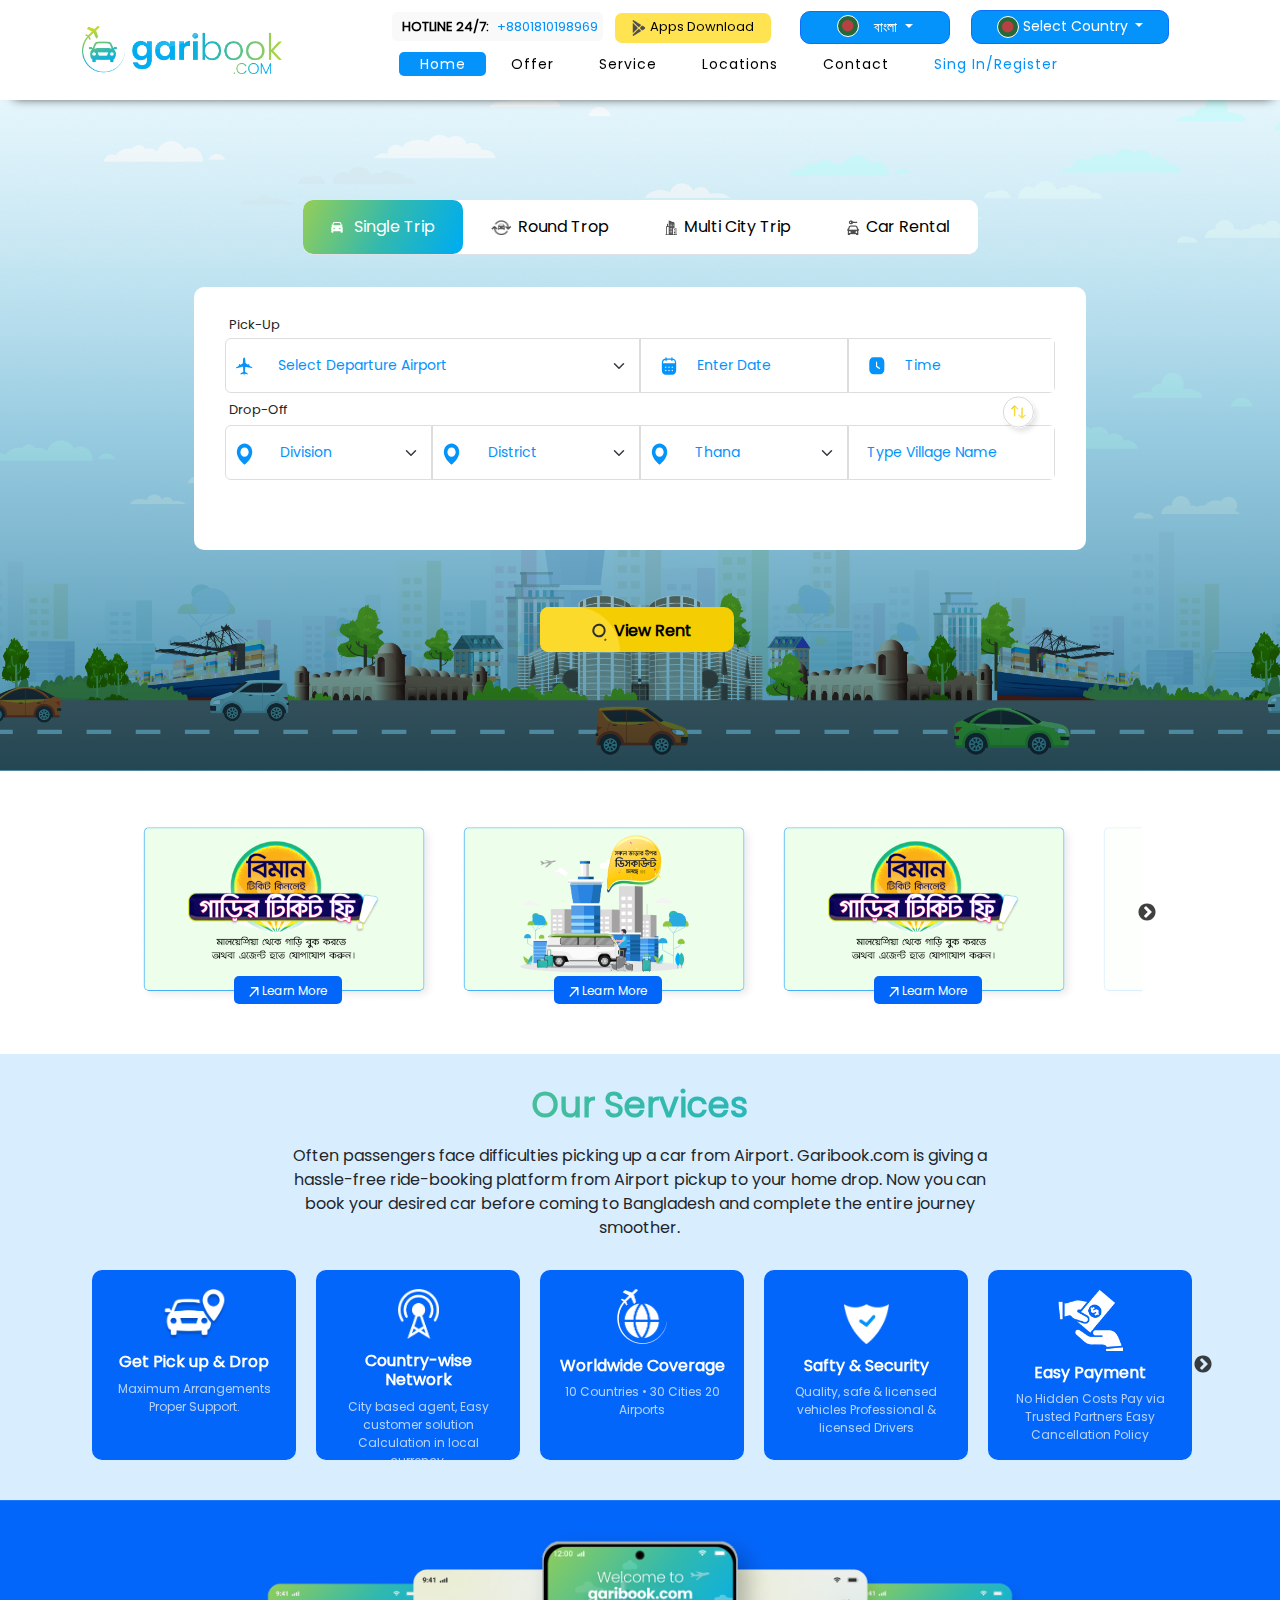
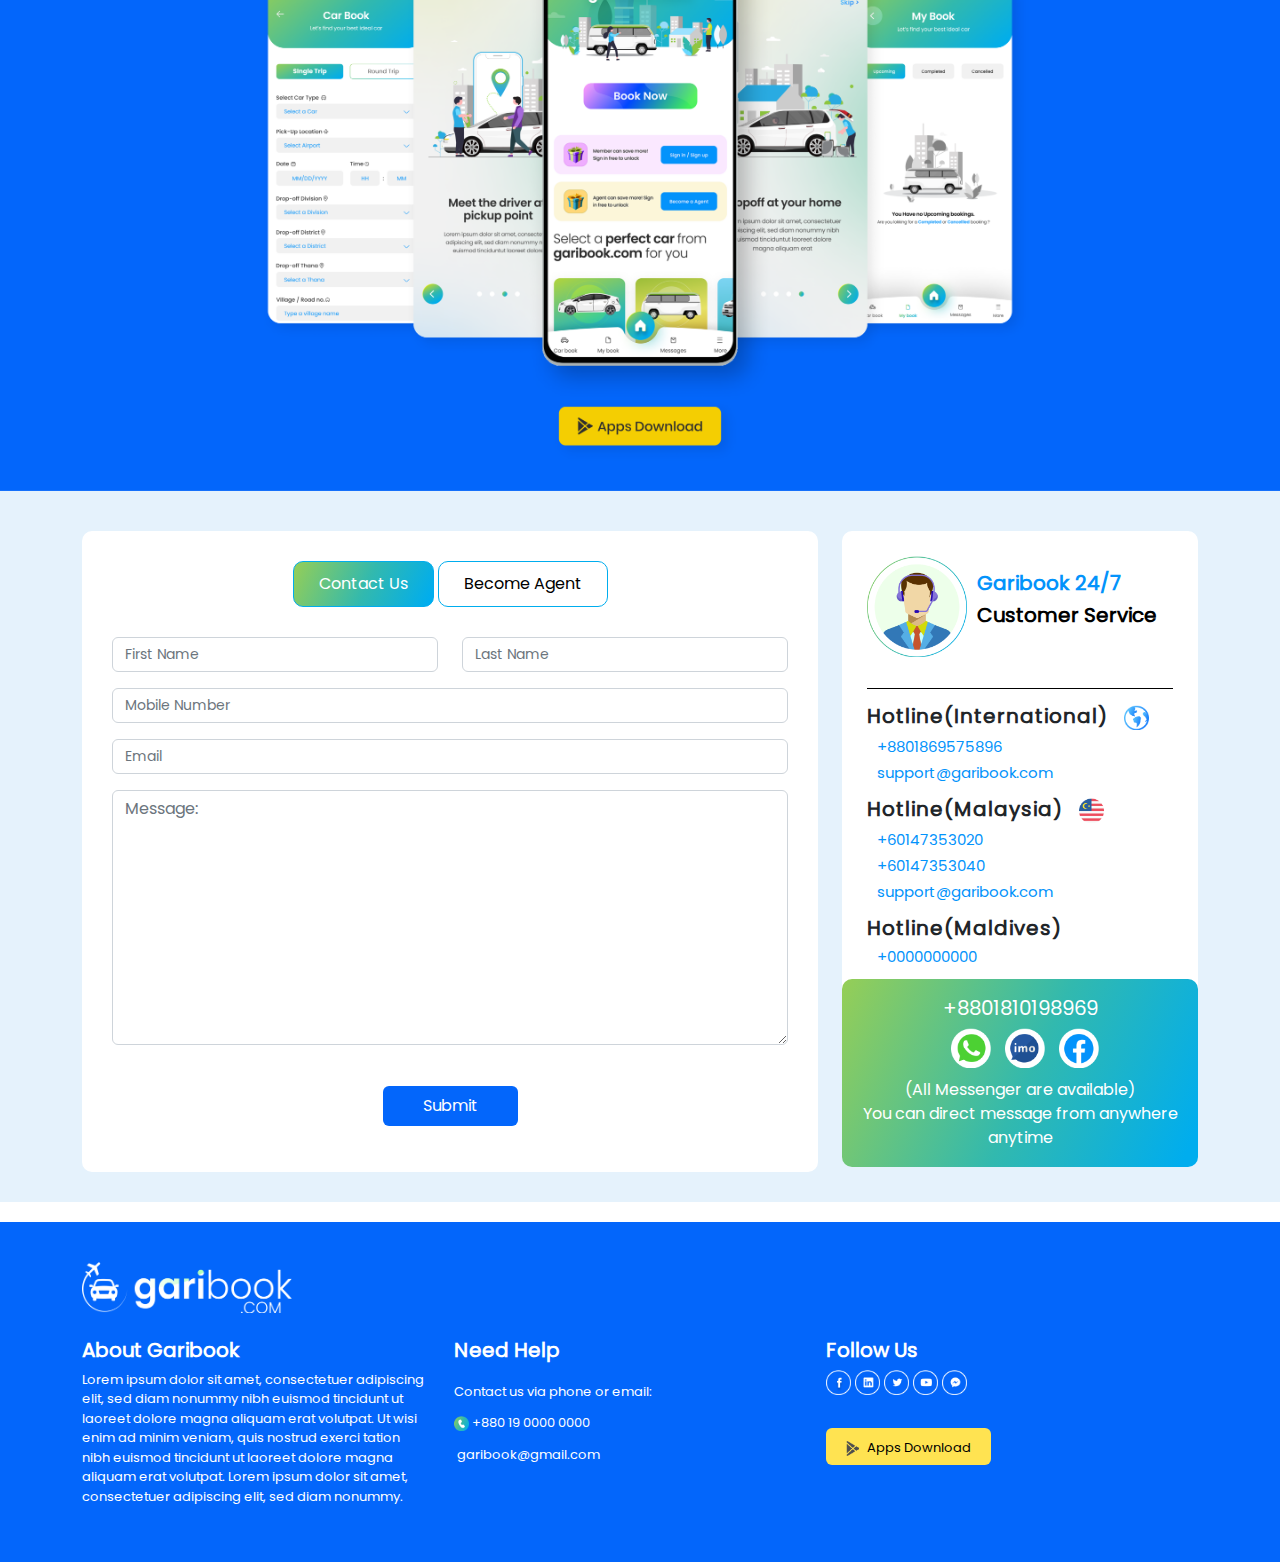
==== index.html @ 2a267513 "done" ====
<!DOCTYPE html>
<html lang="en">
<head>
      <meta charset="UTF-8">
      <meta http-equiv="X-UA-Compatible" content="IE=edge">
      <meta name="viewport" content="width=device-width, initial-scale=1.0">
      <title>Garibook</title>
      <!-- link Favicon Icon -->
      <link rel="shortcut icon" href="assets/image/icon/favicon.svg" type="image/x-icon">
      <!-- Main Css Link -->
      <link rel="stylesheet" href="assets/css/style.css">
      <!-- Responsive Css Link -->
      <link rel="stylesheet" href="assets/css/responsive.css">
      <!-- Bootstarp 5.2 Version Css Link -->
      <link rel="stylesheet" href="assets/css/bootstrap.min.css">
      <!-- DateTimePicker Css Link -->
      <link rel="stylesheet" href="assets/css/dateTimePicker.css">
      <link rel="stylesheet" href="assets/css/bootstrap-datepicker.min.css">

      <!-- Slick Slider -->
      <link rel="stylesheet" type="text/css" href="assets/plugin/slick/slick.css">
      <link rel="stylesheet" type="text/css" href="assets/plugin/slick/slick-theme.css">
</head>
<body id="home">
      <!-- Header Code -->
      <div class="mobile_view_aps_download dispaly-none ">
            <div class="container">
                  <div class="row">
                        <div class="col-md-12">
                              <a href="#">
                                    <span>Download Garibook New App</span>
                                    <img src="assets/image/icon/google_play.png" class="app_store_icon" alt=""> 
                              </a>
                        </div>
                  </div>
            </div>
      </div>
      <header id="header">
            <div class="container">
                  <nav>
                        <div class="row">            
                              <div class="col-md-3 col-sm-6">
                                    <div class="header_icon_wrap">
                                          <img src="assets/image/icon/logo.png" alt="">
                                    </div>
                              </div>
                              <div class="col-md-9 col-sm-6">
                                    <div class="top_nav_wrap">
                                          <div class="nav_hotline display_inline_block">
                                                <span class="default_color"><span style="font-weight: 600;color: #000;">HOTLINE 24/7:</span> +8801810198969</span>
                                          </div>
                                          <div class="nav_apps_download display_inline_block">
                                                <a href="#">
                                                      <button class="bg-transparent border-0 p-1" type="button">
                                                           <img src="assets/image/icon/app_store.png" class="app_store_icon" alt=""> Apps Download
                                                      </button>
                                                </a>
                                          </div>
                                          <div class="nav_select_language display_inline_block">
                                                <div class="dropdown">
                                                      <button class="btn btn-primary btn-sm dropdown-toggle" type="button" id="dropdownMenuButton2" data-bs-toggle="dropdown" aria-expanded="false">
                                                      <img src="assets/image/icon/banglaicon.svg"> বাংলা
                                                      </button>
                                                      <ul class="dropdown-menu dropdown-menu-light text-center" aria-labelledby="dropdownMenuButton2">
                                                        <li><a class="dropdown-item active" href="#">বাংলা</a></li>
                                                        <li><a class="dropdown-item" href="#">English</a></li>
                                                        
                                                      </ul>
                                                </div>
                                          </div>
                                          <div class="nav_select_country  text-light display_inline_block">
                                                <div class="dropdown">
                                                      <button class="btn btn-primary btn-sm dropdown-toggle" type="button" id="dropdownMenuButton2" data-bs-toggle="dropdown" aria-expanded="false">
                                                      <img src="assets/image/icon/banglaicon.svg"> 
                                                       Select Country
                                                      </button>
                                                      <ul class="dropdown-menu dropdown-menu-light text-center" aria-labelledby="dropdownMenuButton2">
                                                        <li><a class="dropdown-item active" href="#">US</a></li>
                                                        <li><a class="dropdown-item" href="#">UK</a></li>
                                                        
                                                      </ul>
                                                </div>
                                          </div>
                                    </div>
                                    <div class="main_nav">
                                          <div id="menu_active" class="main_nav_wrap">
                                                <ul class="display_inline_block">
                                                      <li  class="display_inline_block active_menu"><a href="#home">Home</a></li>
                                                      <li  class="display_inline_block"><a href="#offer">Offer</a></li>
                                                      <li  class="display_inline_block"><a href="#services">Service</a></li>
                                                      <li  class="display_inline_block"><a href="#">Locations</a></li>
                                                      <li  class="display_inline_block"><a href="#contact">Contact</a></li>
                                                      <li  class="display_inline_block"><a class="default_color" href="#">Sing In/Register</a></li>
                                                </ul>
                                          </div>
                                    </div>
                              </div>
                        </div>
                  </nav>
            </div>
      </header>
      
      <section id="booking_form">
            <div class="booking_form_banner" style="background-image: url('assets/image/booking_form_banner.png');">
                  <div class="container">
                        <div class="booking_form_body">
                              <div class="booking_form-select_tab">
                                    <ul class="nav booking_nav_tabs nav-tabs" id="booking_form_tab" role="tablist">
                                          <li class="nav-item booking_form_active singleTripTab" role="presentation">
                                            <button class="active booking_form_active" id="single-trip-tab" data-bs-toggle="tab" data-bs-target="#single-trip" type="button" role="tab" aria-controls="single-trip" aria-selected="true">
                                                <div class="slide"></div>  
                                                <img src="assets/image/icon/car.svg"><img class="booking_form_active_img_active" src="assets/image/icon/carActive.svg"> Single Trip</button>
                                          </li>
                                          <li class="nav-item booking_form_active RoundTripTab" role="presentation">
                                            <button class="" id="round-trip-tab" data-bs-toggle="tab" data-bs-target="#round-trip" type="button" role="tab" aria-controls="round-trip" aria-selected="false">
                                                <div class="slide"></div>  
                                                <img src="assets/image/icon/round_trip_icon.png"style="width: 20px;"><img class="booking_form_active_img_active" src="assets/image/icon/round_trip_iconActive.svg"style="width: 20px;">Round Trop</button>
                                          </li>
                                          <li class="nav-item booking_form_active MultiCityTab" role="presentation">
                                            <button class="" id="multi-city-trip-tab" data-bs-toggle="tab" data-bs-target="#multi-city-trip" type="button" role="tab" aria-controls="multi-city-trip" aria-selected="false">
                                                <div class="slide"></div>  
                                                <img src="assets/image/icon/multi_city_icon.png"><img class="booking_form_active_img_active" src="assets/image/icon/multi_city_iconActive.svg">Multi City Trip</button>
                                          </li>
                                          <li class="nav-item booking_form_active CarRentalTab" role="presentation">
                                                <button class="" id="car-rental-tab" data-bs-toggle="tab" data-bs-target="#car-rental" type="button" role="tab" aria-controls="car-rental" aria-selected="false">
                                                      <div class="slide"></div>
                                                      <img src="assets/image/icon/car_rentel_icon.png"><img class="booking_form_active_img_active" src="assets/image/icon/car_rentel_iconActive.png">Car Rental</button>
                                          </li>
                                    </ul>
                              </div>
                              <form action="#">
                                    <div class="booking_form_content_wrap">
                                          <div class="tab-content" id="myTabContent">
                                                <div class="tab-pane fade show active sortingDiv" style="position:relative;" id="single-trip" role="tabpanel" aria-labelledby="single-trip-tab">
                                                      <div class="booking_form_button_single_trip">
                                                            <label for="">Pick-Up</label>
                                                      </div>
                                                      <div class="row g-2  sort_item" style="margin-bottom: 40px">
                                                            <div class="col-md-6 col-sm-6 m-0 p-0">
                                                                  <div class="p-0 m-0 single_trip_form_select" style="border-radius: 6px 0px 0px 6px; ">
                                                                        <div class="row">
                                                                              <div class="col-md-1" style="margin: auto;padding-left: 22px;">
                                                                                    <label class="booking_form_label" for="">
                                                                                          <img src="assets/image/icon/plane.svg" alt="">
                                                                                    </label>
                                                                              </div>
                                                                              <div class="col-md-11">
                                                                                    <div class="form-group">
                                                                                          <select class="form-select p-3 default_color" id="floatingSelectGrid" aria-label="Floating label select example">
                                                                                          <option selected>Select Departure Airport</option>
                                                                                          <option value="1">One</option>
                                                                                          <option value="2">Two</option>
                                                                                          <option value="3">Three</option>
                                                                                          </select>
                                                                                    </div>
                                                                              </div>
                                                                        </div>
                                                                  </div>
                                                            </div>
                                                            <div class="col-md-6 col-sm-6 p-0 m-0 singleTripMobileView">
                                                                  <div class="row p-0 m-0">
                                                                        <div class="col-md-6 p-0 m-0">
                                                                              <div class=" p-0 m-0 single_trip_form_select" style=" border-radius: 0;">
                                                                                    <div class="row">
                                                                                          <div class="col-md-2" style="margin: auto;padding-left: 22px;">
                                                                                                <label class="booking_form_label" for="">
                                                                                                      <img src="assets/image/icon/date.svg" alt="" style="width: 16px;margin-bottom: 2px; margin-left: 10px;">
                                                                                                </label>
                                                                                          </div>
                                                                                          <div class="col-md-10">
                                                                                                <div class="form-group">
                                                                                                      <input type="text" name="date" class="datepicker booking_form_village_name" autocomplete="off" placeholder="Enter Date">
                                                                                                </div>
                                                                                          </div>
                                                                                    </div>
                                                                              </div>
                                                                        </div>
                                                                        <div class="col-md-6 p-0 m-0">
                                                                              <div class=" p-0 m-0 single_trip_form_select">
                                                                                    <div class="row">
                                                                                          <div class="col-md-2" style="margin: auto;padding-left: 22px;">
                                                                                                <label class="booking_form_label" for="">
                                                                                                      <img src="assets/image/icon/time.svg" alt="" style="width: 16px;margin-bottom: 2px; margin-left: 10px;">
                                                                                                </label>
                                                                                          </div>
                                                                                          <div class="col-md-10">
                                                                                                <div class="form-group">
                                                                                                      <div class="dateTimePicker" id="TmePicker">
                                                                                                            <input  name="date" class=" booking_form_village_name" autocomplete="off" placeholder="Time">
                                                                                                      </div>
                                                                                                </div>
                                                                                          </div>
                                                                                    </div>
                                                                              </div>
                                                                        </div>
                                                                  </div>
                                                            </div>
                                                      </div>
                                                      <div class="booking_form_button_single_trip" style="position: absolute;top: 85px;">
                                                            <label for="">Drop-Off</label>
                                                      </div>
                                                      <div class="row g-2 sort_item singleTripMobileView2" style="margin-bottom: 40px">
                                                            
                                                            <div class="col-md-3 col-sm-6 p-0 m-0 single_trip_form_select">
                                                                  <div class="row">
                                                                        <div class="col-md-2" style="margin: auto;padding-left: 22px;">
                                                                              <label class="booking_form_label" for="">
                                                                                    <img src="assets/image/icon/location.svg" alt="">
                                                                              </label>
                                                                        </div>
                                                                        <div class="col-md-10">
                                                                              <div class="form-group">
                                                                                    <select class="form-select p-3 default_color" id="floatingSelectGrid" aria-label="Floating label select example">
                                                                                    <option selected>Division</option>
                                                                                    <option value="1">One</option>
                                                                                    <option value="2">Two</option>
                                                                                    <option value="3">Three</option>
                                                                                    </select>
                                                                              </div>
                                                                        </div>
                                                                  </div>
                                                            </div>
                                                            
                                                            <div class="col-md-3 col-sm-6 p-0 m-0 single_trip_form_select">
                                                                  <div class="row">
                                                                        <div class="col-md-2" style="margin: auto;padding-left: 22px;">
                                                                              <label class="booking_form_label" for="">
                                                                                    <img src="assets/image/icon/location.svg" alt="">
                                                                              </label>
                                                                        </div>
                                                                        <div class="col-md-10">
                                                                              <div class="form-group">
                                                                                    <select class="form-select p-3 default_color" id="floatingSelectGrid" aria-label="Floating label select example">
                                                                                    <option selected> District</option>
                                                                                    <option value="1">One</option>
                                                                                    <option value="2">Two</option>
                                                                                    <option value="3">Three</option>
                                                                                    </select>
                                                                              </div>
                                                                        </div>
                                                                  </div>
                                                            </div>
                                                                  
                                                            <div class="col-md-3 p-0 m-0 single_trip_form_select">
                                                                  <div class="row">
                                                                        <div class="col-md-2" style="margin: auto;padding-left: 22px;">
                                                                              <label class="booking_form_label" for="">
                                                                                    <img src="assets/image/icon/location.svg" alt="">
                                                                              </label>
                                                                        </div>
                                                                        <div class="col-md-10">
                                                                              <div class="form-group">
                                                                                    <select class="form-select p-3 default_color" id="floatingSelectGrid" aria-label="Floating label select example">
                                                                                    <option selected> Thana</option>
                                                                                    <option value="1">One</option>
                                                                                    <option value="2">Two</option>
                                                                                    <option value="3">Three</option>
                                                                                    </select>
                                                                              </div>
                                                                        </div>
                                                                  </div>
                                                            </div>
                                                                  
                                                            <div class="col-md-3 col-sm-6 p-0 m-0 single_trip_form_select">
                                                                  <div class="form-group">
                                                                  <input class="booking_form_village_name " type="text" placeholder="Type Village Name" name="village_name">
                                                                  </div>
                                                            </div>
                                                      </div>
                                                      <div class="SingleTripSort ac"><img src="assets/image/icon/Swap.svg" alt=""></div>

                                                
                                                </div>
                                                <div class="tab-pane fade " id="round-trip" role="tabpanel" aria-labelledby="round-trip-tab">
                                                      <div class="sortingDivRoundTrip">
                                                            <div id="booking_form_label_option">
                                                                  <div class="roundTripHeaderWrap labelActive">
                                                                        <input type="checkbox" checked class="sortBtn ac" id="booking_form_check1" name="form_home"><label  id="booking_form_checkLabel1" for="booking_form_check1" style="color: #0393FB;">Form Home</label>
                                                                  </div>
                                                            <div class="roundTripHeaderWrap2">
                                                                        <input type="checkbox" class="sortBtn dec" id="booking_form_check2" name="form_home"><label  id="booking_form_checkLabel2" for="booking_form_check2">Form Airport</label>
                                                            </div>
                                                            </div>
                                                            <div class="rondTripLabelmain">
                                                                  <label class="" for="" >Pick-Up</label>
                                                            </div>
                                                            <div class="row g-2 mb-4 sort_item_round_trip">
                                                                  
                                                                  <div class="col-md-3 col-sm-6 p-0 m-0 single_trip_form_select">
                                                                        <div class="row">
                                                                              <div class="col-md-2" style="margin: auto;padding-left: 22px;">
                                                                                    <label class="booking_form_label" for="">
                                                                                          <img src="assets/image/icon/location.svg" alt="">
                                                                                    </label>
                                                                              </div>
                                                                              <div class="col-md-10">
                                                                                    <div class="form-group">
                                                                                          <select class="form-select p-3 default_color" id="floatingSelectGrid" aria-label="Floating label select example">
                                                                                          <option id="Round_trip_pickUp_titleDivision" selected> Division</option>
                                                                                          <option value="1">One</option>
                                                                                          <option value="2">Two</option>
                                                                                          <option value="3">Three</option>
                                                                                          </select>
                                                                                    </div>
                                                                              </div>
                                                                        </div>
                                                                  </div>
                                                                  
                                                                  <div class="col-md-3 col-sm-6 p-0 m-0 single_trip_form_select">
                                                                        <div class="row">
                                                                              <div class="col-md-2" style="margin: auto;padding-left: 22px;">
                                                                                    <label class="booking_form_label" for="">
                                                                                          <img src="assets/image/icon/location.svg" alt="">
                                                                                    </label>
                                                                              </div>
                                                                              <div class="col-md-10">
                                                                                    <div class="form-group">
                                                                                          <select class="form-select p-3 default_color" id="floatingSelectGrid" aria-label="Floating label select example">
                                                                                          <option id="Round_trip_pickUp_titleDistrict"  selected>District</option>
                                                                                          <option value="1">One</option>
                                                                                          <option value="2">Two</option>
                                                                                          <option value="3">Three</option>
                                                                                          </select>
                                                                                    </div>
                                                                              </div>
                                                                        </div>
                                                                  </div>
                                                                        
                                                                  <div class="col-md-3 p-0 m-0 single_trip_form_select">
                                                                        <div class="row">
                                                                              <div class="col-md-2" style="margin: auto;padding-left: 22px;">
                                                                                    <label class="booking_form_label" for="">
                                                                                          <img src="assets/image/icon/location.svg" alt="">
                                                                                    </label>
                                                                              </div>
                                                                              <div class="col-md-10">
                                                                                    <div class="form-group">
                                                                                          <select class="form-select p-3 default_color" id="floatingSelectGrid" aria-label="Floating label select example">
                                                                                          <option id="Round_trip_pickUp_titleThana" selected> Thana</option>
                                                                                          <option value="1">One</option>
                                                                                          <option value="2">Two</option>
                                                                                          <option value="3">Three</option>
                                                                                          </select>
                                                                                    </div>
                                                                              </div>
                                                                        </div>
                                                                  </div>
                                                                        
                                                                  <div class="col-md-3 col-sm-6 p-0 m-0 single_trip_form_select">
                                                                        <div class="form-group">
                                                                        <input class="booking_form_village_name " type="text" placeholder="Type Village Name" name="village_name">
                                                                        </div>
                                                                  </div>
                                                            </div>
                                                            <div class="booking_form_button">via</div>

                                                            <div class="row g-2 mb-4 sort_item_round_trip">
                                                                  <div class="col-md-6 col-sm-6 m-0 p-0">
                                                                        <div class="p-0 m-0 single_trip_form_select" style="border-radius: 6px 0px 0px 6px; ">
                                                                              <div class="row">
                                                                                    <div class="col-md-1" style="margin: auto;padding-left: 22px;">
                                                                                          <label class="booking_form_label" for="">
                                                                                                <img src="assets/image/icon/plane.svg" alt="">
                                                                                          </label>
                                                                                    </div>
                                                                                    <div class="col-md-11">
                                                                                          <div class="form-group">
                                                                                                <select class="form-select p-3 default_color" id="floatingSelectGrid" aria-label="Floating label select example">
                                                                                                <option id="Round_trip_pickUp_titleAirport" selected>Via Destinations Airport</option>
                                                                                                <option value="1">One</option>
                                                                                                <option value="2">Two</option>
                                                                                                <option value="3">Three</option>
                                                                                                </select>
                                                                                          </div>
                                                                                    </div>
                                                                              </div>
                                                                        </div>
                                                                  </div>
                                                                  <div class="col-md-6 col-sm-6 p-0 m-0 RoundTripMovieView">
                                                                        <div class="row p-0 m-0">
                                                                              <div class="col-md-6 p-0 m-0">
                                                                                    <div class=" p-0 m-0 single_trip_form_select" style=" border-radius: 0;">
                                                                                          <div class="row">
                                                                                                <div class="col-md-2" style="margin: auto;padding-left: 22px;">
                                                                                                      <label class="booking_form_label" for="">
                                                                                                            <img src="assets/image/icon/date.svg" alt="" style="width: 16px;margin-bottom: 2px; margin-left: 10px;">
                                                                                                      </label>
                                                                                                </div>
                                                                                                <div class="col-md-10">
                                                                                                      <div class="form-group">
                                                                                                            <input type="text" name="date" class="datepicker booking_form_village_name" autocomplete="off" placeholder="Enter Date">

                                                                                                      </div>
                                                                                                </div>
                                                                                          </div>
                                                                                    </div>
                                                                              </div>
                                                                              <div class="col-md-6 p-0 m-0">
                                                                                    <div class=" p-0 m-0 single_trip_form_select">
                                                                                          <div class="row">
                                                                                                <div class="col-md-2" style="margin: auto;padding-left: 22px;">
                                                                                                      <label class="booking_form_label" for="">
                                                                                                            <img src="assets/image/icon/time.svg" alt="" style="width: 16px;margin-bottom: 2px; margin-left: 10px;">
                                                                                                      </label>
                                                                                                </div>
                                                                                                <div class="col-md-10">
                                                                                                      <div class="form-group">
                                                                                                            <div class="dateTimePicker" id="TmePicker2">
                                                                                                            <input  name="date" class=" booking_form_village_name" autocomplete="off" placeholder="Time">
                                                                                                      </div>
                                                                                                      </div>
                                                                                                </div>
                                                                                          </div>
                                                                                    </div>
                                                                              </div>
                                                                        </div>
                                                                  </div>
                                                            </div>
                                                      </div>
                                                      <div class="otherRoundTripDiv">
                                                            <div id="booking_form_label_option2">
                                                                  <label class="" for="">Drop-Off</label>
                                                                  <span>
                                                                        <input type="checkbox" checked id="sameasPickUp"  name="form_home"><label for="sameasPickUp"  style="color: #0393FB;">Same as Pick-Up</label>
                                                                  </span>
                                                                  <span>
                                                                        <input type="checkbox" id="retureSameasdateCheck"  class="" name="form_home"><label for="retureSameasdateCheck"  id="retureSameasdate"> <span class="desktop_view">
                                                                              Return (Same as pick-up Date)
                                                                        </span>
                                                                        <span class="mibile_view">
                                                                              Return <span>Same as pick-up Date</span>
                                                                        </span> </label>
                                                                  </span>
                                                                  <span>
                                                                        <input type="checkbox" class="" id="OthePickUp" name="form_home"><label for="OthePickUp"  id="otherreturndate">
                                                                              <span class="desktop_view">
                                                                                    Other Return  Date
                                                                              </span>
                                                                              <span class="mibile_view">
                                                                                    Other <span>Return  Date</span>
                                                                              </span> </label>
                                                                              </label>
                                                                  </span>
                                                            </div>
                                                            <div class="col-md-6 col-sm-6 p-0 m-0" id="OtherPickUpDate">
                                                                  <div class="row p-0 m-0">
                                                                        <div class="col-md-6 p-0 m-0">
                                                                              <div class=" p-0 m-0 single_trip_form_select" style="border-radius: 6px 0px 0px 6px; ">
                                                                                    <div class="row">
                                                                                          <div class="col-md-2" style="margin: auto;padding-left: 22px;">
                                                                                                <label class="booking_form_label" for="">
                                                                                                      <img src="assets/image/icon/date.svg" alt="" style="width: 16px;margin-bottom: 2px; margin-left: 10px;">
                                                                                                </label>
                                                                                          </div>
                                                                                          <div class="col-md-10">
                                                                                                <div class="form-group">
                                                                                                      <div class="form-group">
                                                                                                            <input type="text" name="date" class="datepicker booking_form_village_name" autocomplete="off" placeholder="Enter Date">

                                                                                                      </div>
                                                                                                </div>
                                                                                          </div>
                                                                                    </div>
                                                                              </div>
                                                                        </div>

                                                                        <div class="col-md-6 p-0 m-0">
                                                                              <div class=" p-0 m-0 single_trip_form_select">
                                                                                    <div class="row">
                                                                                          <div class="col-md-2" style="margin: auto;padding-left: 22px;">
                                                                                                <label class="booking_form_label" for="">
                                                                                                      <img src="assets/image/icon/time.svg" alt="" style="width: 16px;margin-bottom: 2px; margin-left: 10px;">
                                                                                                </label>
                                                                                          </div>
                                                                                          <div class="col-md-10">
                                                                                                <div class="form-group">
                                                                                                      <div class="dateTimePicker" id="TmePicker3">
                                                                                                            <input  name="date" class=" booking_form_village_name" autocomplete="off" placeholder="Time">
                                                                                                      </div>
                                                                                                </div>
                                                                                          </div>
                                                                                    </div>
                                                                              </div>
                                                                        </div>
                                                                  </div>
                                                            </div>
                                                      </div>
                                                      
                                                </div>
                                                <div class="tab-pane fade" id="multi-city-trip" role="tabpanel" aria-labelledby="multi-city-trip-tab">
                                                      <div class="multi-field-wrapper">
                                                            <div class="multi-fields">
                                                                  
                                                                  <div class="multi-field" id="multiCityRow">
                                                                        <div class="booking_form_label_option2" id="booking_form_label_option_multi_city">
                                                                              <div class="multiCityAirportToThanaLabelWrap multiCityAirportToThanaLabelWrap1 labelActive">
                                                                                    <input type="checkbox" id="multicityAirportToThanaCheck" checked   name="form_home"><label for="multicityAirportToThanaCheck" id="multicityAirportToThanalabel"  style="color: #0393FB;">Airport To Thana</label>
                                                                              </div>
                                                                              <div class="multicityThanaToArportLabelWrap multicityThanaToArportLabelWrap1">
                                                                                    <input type="checkbox" id="multicityThanaToAirportCheck"  class="" name="form_home"><label for="multicityThanaToAirportCheck"  id="multicityThanaToAirportLabel"> Thana To Airport</label>
                                                                              </div>
                                                                        </div>
                                                                        <div class="sortingDivMultiCity">
                                                                              <div class="row g-2 mb-4 sort_item_round_trip position-relative" style="margin-top:30px;">
                                                                                    <div id="multicityAirportToThanaSection" class="multicityAirportToThanaSection" >
                                                                                          <div class="col-md-3 col-sm-6 p-0 m-0 single_trip_form_select" style="border-radius: 6px 0px 0px 6px; ">
                                                                                                <div class="row">
                                                                                                      <div class="col-md-1" style="margin: auto;padding-left: 22px;">
                                                                                                            <label class="booking_form_label" for="">
                                                                                                                  <img src="assets/image/icon/plane.svg" alt="">
                                                                                                            </label>
                                                                                                      </div>
                                                                                                      <div class="col-md-10 p-0">
                                                                                                            <div class="form-group">
                                                                                                                  <select class="form-select p-3 default_color" id="floatingSelectGrid" aria-label="Floating label select example">
                                                                                                                  <option selected>Pick-Up Airport</option>
                                                                                                                  <option value="1">One</option>
                                                                                                                  <option value="2">Two</option>
                                                                                                                  <option value="3">Three</option>
                                                                                                                  </select>
                                                                                                            </div>
                                                                                                      </div>
                                                                                                </div>
                                                                                          </div>
                                                                                          
                                                                                          <div class="col-md-3 col-sm-6 p-0 m-0 single_trip_form_select">
                                                                                                <div class="row">
                                                                                                      <div class="col-md-2 display_inline_block" style="margin: auto;">
                                                                                                            <label class="booking_form_label" for="">
                                                                                                                  <img src="assets/image/icon/location.svg" alt="">
                                                                                                            </label>
                                                                                                      </div>
                                                                                                      <div class="col-md-10">
                                                                                                            <div class="form-group">
                                                                                                                  <select class="form-select p-3 default_color" id="floatingSelectGrid" aria-label="Floating label select example">
                                                                                                                  <option id="Round_trip_pickUp_titleDistrict"  selected>Drop-Off Division/District</option>
                                                                                                                  <option value="1">One</option>
                                                                                                                  <option value="2">Two</option>
                                                                                                                  <option value="3">Three</option>
                                                                                                                  </select>
                                                                                                            </div>
                                                                                                      </div>
                                                                                                </div>
                                                                                          </div>
                                                                                                
                                                                                          <div class="col-md-3 p-0 m-0 single_trip_form_select">
                                                                                                <div class="row">
                                                                                                      <div class="col-md-2 display_inline_block" style="margin: auto;">
                                                                                                            <label class="booking_form_label" for="">
                                                                                                                  <img src="assets/image/icon/location.svg" alt="">
                                                                                                            </label>
                                                                                                      </div>
                                                                                                      <div class="col-md-10">
                                                                                                            <div class="form-group">
                                                                                                                  <select class="form-select p-3 default_color" id="floatingSelectGrid" aria-label="Floating label select example">
                                                                                                                  <option id="Round_trip_pickUp_titleThana" selected>Drop-Off Thana</option>
                                                                                                                  <option value="1">One</option>
                                                                                                                  <option value="2">Two</option>
                                                                                                                  <option value="3">Three</option>
                                                                                                                  </select>
                                                                                                            </div>
                                                                                                      </div>
                                                                                                </div>
                                                                                          </div>
                                                                                                
                                                                                          <div class="col-md-3 col-sm-6 p-0 m-0 single_trip_form_select" style="overflow: hidden">
                                                                                                <div class="form-group">
                                                                                                      <div class="dateTimePicker" id="DateTimeMultiCity1">
                                                                                                            <input class="booking_form_village_name" placeholder="Enter Date /Time" />
                                                                                                      </div>
                                                                                                </div>
                                                                                          </div>
                                                                                    </div>

                                                                                    <div id="multicityThanaToAirportSection" >
                                                                                    
                                                                                          <div class="col-md-3 p-0 m-0 single_trip_form_select">
                                                                                                <div class="row">
                                                                                                      <div class="col-md-2 display_inline_block" style="margin: auto;">
                                                                                                            <label class="booking_form_label" for="">
                                                                                                                  <img src="assets/image/icon/location.svg" alt="">
                                                                                                            </label>
                                                                                                      </div>
                                                                                                      <div class="col-md-10">
                                                                                                            <div class="form-group">
                                                                                                                  <select class="form-select p-3 default_color" id="floatingSelectGrid" aria-label="Floating label select example">
                                                                                                                  <option id="Round_trip_pickUp_titleThana" selected>Pick-Up title Thana</option>
                                                                                                                  <option value="1">One</option>
                                                                                                                  <option value="2">Two</option>
                                                                                                                  <option value="3">Three</option>
                                                                                                                  </select>
                                                                                                            </div>
                                                                                                      </div>
                                                                                                </div>
                                                                                          </div>
                                                                                                
                                                                                          <div class="col-md-3 col-sm-6 p-0 m-0 single_trip_form_select">
                                                                                                <div class="row">
                                                                                                      <div class="col-md-2 display_inline_block" style="margin: auto;">
                                                                                                            <label class="booking_form_label" for="">
                                                                                                                  <img src="assets/image/icon/location.svg" alt="">
                                                                                                            </label>
                                                                                                      </div>
                                                                                                      <div class="col-md-10">
                                                                                                            <div class="form-group">
                                                                                                                  <select class="form-select p-3 default_color" id="floatingSelectGrid" aria-label="Floating label select example">
                                                                                                                  <option id="Round_trip_pickUp_titleDistrict"  selected>Pick-Up Division/District</option>
                                                                                                                  <option value="1">One</option>
                                                                                                                  <option value="2">Two</option>
                                                                                                                  <option value="3">Three</option>
                                                                                                                  </select>
                                                                                                            </div>
                                                                                                      </div>
                                                                                                </div>
                                                                                          </div>
                                                                                                
                                                                                          
                                                                                          <div class="col-md-3 col-sm-6 p-0 m-0 single_trip_form_select" style="overflow: hidden">
                                                                                                <div class="form-group">
                                                                                                      <div class="dateTimePicker" id="DateTimeMultiCity3">
                                                                                                            <input class="booking_form_village_name" placeholder="Enter Date /Time" />
                                                                                                      </div>
                                                                                                </div>
                                                                                          </div>
                                                                                          <div class="col-md-3 col-sm-6 p-0 m-0 single_trip_form_select" style="border-radius: 0px 6px 6px 0px; ">
                                                                                                <div class="row">
                                                                                                      <div class="col-md-1 display_inline_block" style="margin: auto;">
                                                                                                            <label class="booking_form_label" for="">
                                                                                                                  <img src="assets/image/icon/plane.svg" alt="">
                                                                                                            </label>
                                                                                                      </div>
                                                                                                      <div class="col-md-10 ">
                                                                                                            <div class="form-group">
                                                                                                                  <select class="form-select p-3 default_color" id="floatingSelectGrid" aria-label="Floating label select example">
                                                                                                                  <option selected>Drop-Off Airport</option>
                                                                                                                  <option value="1">One</option>
                                                                                                                  <option value="2">Two</option>
                                                                                                                  <option value="3">Three</option>
                                                                                                                  </select>
                                                                                                            </div>
                                                                                                      </div>
                                                                                                </div>
                                                                                          </div>
                                                                                    </div>
                                                                                    <label class="" id="AddMultiCityRow"><span class="AddMultiCityRow"><img src="assets/image/icon/plus.svg" alt=""> Add Destinations</span>
                                                                                    </label>
                                                                                    
                                                                              </div>
                                                                        </div>
                                                                  </div>
                                                                  <div class="multi-field" id="multiCityRow1">
                                                                        <div class="booking_form_label_option2" id="booking_form_label_option_multi_city1">
                                                                        <div class="multiCityAirportToThanaLabelWrap multiCityAirportToThanaLabelWrap2 labelActive">
                                                                                    <input type="checkbox" id="multicityAirportToThanaCheck1" checked   name="form_home"><label for="multicityAirportToThanaCheck1" id="multicityAirportToThanalabel1"  style="color: #0393FB;">Airport To Thana</label>
                                                                        </div>
                                                                              <div class="multicityThanaToArportLabelWrap multicityThanaToArportLabelWrap2">
                                                                                    <input type="checkbox" id="multicityThanaToAirportCheck1"  class="" name="form_home"><label for="multicityThanaToAirportCheck1" id="multicityThanaToAirportLabel1"> Thana To Airport</label>
                                                                              </div>
                                                                        </div>
                                                                        <div class="sortingDivMultiCity">
                                                                        
                                                                              <div class="row g-2 mb-4 sort_item_round_trip position-relative" style="margin-top:30px;">
                                                                                    
                                                                                    <div id="multicityAirportToThanaSection1" class="multicityAirportToThanaSection1">
                                                                                          <div class="col-md-3 col-sm-6 p-0 m-0 single_trip_form_select" style="border-radius: 6px 0px 0px 6px; ">
                                                                                                <div class="row">
                                                                                                      <div class="col-md-1" style="margin: auto;padding-left: 22px;">
                                                                                                            <label class="booking_form_label" for="">
                                                                                                                  <img src="assets/image/icon/plane.svg" alt="">
                                                                                                            </label>
                                                                                                      </div>
                                                                                                      <div class="col-md-10 p-0">
                                                                                                            <div class="form-group">
                                                                                                                  <select class="form-select p-3 default_color" id="floatingSelectGrid" aria-label="Floating label select example">
                                                                                                                  <option selected>Pick-Up Airport</option>
                                                                                                                  <option value="1">One</option>
                                                                                                                  <option value="2">Two</option>
                                                                                                                  <option value="3">Three</option>
                                                                                                                  </select>
                                                                                                            </div>
                                                                                                      </div>
                                                                                                </div>
                                                                                          </div>
                                                                                          
                                                                                          <div class="col-md-3 col-sm-6 p-0 m-0 single_trip_form_select">
                                                                                                <div class="row">
                                                                                                      <div class="col-md-2" style="margin: auto;padding-left: 22px;">
                                                                                                            <label class="booking_form_label" for="">
                                                                                                                  <img src="assets/image/icon/location.svg" alt="">
                                                                                                            </label>
                                                                                                      </div>
                                                                                                      <div class="col-md-10">
                                                                                                            <div class="form-group">
                                                                                                                  <select class="form-select p-3 default_color" id="floatingSelectGrid" aria-label="Floating label select example">
                                                                                                                  <option id="Round_trip_pickUp_titleDistrict"  selected>Drop-Off Division/District</option>
                                                                                                                  <option value="1">One</option>
                                                                                                                  <option value="2">Two</option>
                                                                                                                  <option value="3">Three</option>
                                                                                                                  </select>
                                                                                                            </div>
                                                                                                      </div>
                                                                                                </div>
                                                                                          </div>
                                                                                                
                                                                                          <div class="col-md-3 p-0 m-0 single_trip_form_select">
                                                                                                <div class="row">
                                                                                                      <div class="col-md-2" style="margin: auto;padding-left: 22px;">
                                                                                                            <label class="booking_form_label" for="">
                                                                                                                  <img src="assets/image/icon/location.svg" alt="">
                                                                                                            </label>
                                                                                                      </div>
                                                                                                      <div class="col-md-10">
                                                                                                            <div class="form-group">
                                                                                                                  <select class="form-select p-3 default_color" id="floatingSelectGrid" aria-label="Floating label select example">
                                                                                                                  <option id="Round_trip_pickUp_titleThana" selected>Drop-Off Thana</option>
                                                                                                                  <option value="1">One</option>
                                                                                                                  <option value="2">Two</option>
                                                                                                                  <option value="3">Three</option>
                                                                                                                  </select>
                                                                                                            </div>
                                                                                                      </div>
                                                                                                </div>
                                                                                          </div>
                                                                                                
                                                                                          <div class="col-md-3 col-sm-6 p-0 m-0 single_trip_form_select" style="overflow: hidden">
                                                                                                <div class="form-group">
                                                                                                      <div class="dateTimePicker" id="DateTimeMultiCity4">
                                                                                                            <input class="booking_form_village_name" placeholder="Enter Date /Time" />
                                                                                                      </div>
                                                                                                </div>
                                                                                          </div>
                                                                                    </div>

                                                                                    <div id="multicityThanaToAirportSection1">
                                                                                    
                                                                                          <div class="col-md-3 p-0 m-0 single_trip_form_select">
                                                                                                <div class="row">
                                                                                                      <div class="col-md-2" style="margin: auto;padding-left: 22px;">
                                                                                                            <label class="booking_form_label" for="">
                                                                                                                  <img src="assets/image/icon/location.svg" alt="">
                                                                                                            </label>
                                                                                                      </div>
                                                                                                      <div class="col-md-10">
                                                                                                            <div class="form-group">
                                                                                                                  <select class="form-select p-3 default_color" id="floatingSelectGrid" aria-label="Floating label select example">
                                                                                                                  <option id="Round_trip_pickUp_titleThana" selected>Pick-Up Thana</option>
                                                                                                                  <option value="1">One</option>
                                                                                                                  <option value="2">Two</option>
                                                                                                                  <option value="3">Three</option>
                                                                                                                  </select>
                                                                                                            </div>
                                                                                                      </div>
                                                                                                </div>
                                                                                          </div>
                                                                                                
                                                                                          <div class="col-md-3 col-sm-6 p-0 m-0 single_trip_form_select">
                                                                                                <div class="row">
                                                                                                      <div class="col-md-2" style="margin: auto;padding-left: 22px;">
                                                                                                            <label class="booking_form_label" for="">
                                                                                                                  <img src="assets/image/icon/location.svg" alt="">
                                                                                                            </label>
                                                                                                      </div>
                                                                                                      <div class="col-md-10">
                                                                                                            <div class="form-group">
                                                                                                                  <select class="form-select p-3 default_color" id="floatingSelectGrid" aria-label="Floating label select example">
                                                                                                                  <option id="Round_trip_pickUp_titleDistrict"  selected>Pick-Up Division/District</option>
                                                                                                                  <option value="1">One</option>
                                                                                                                  <option value="2">Two</option>
                                                                                                                  <option value="3">Three</option>
                                                                                                                  </select>
                                                                                                            </div>
                                                                                                      </div>
                                                                                                </div>
                                                                                          </div>
                                                                                                
                                                                                          
                                                                                          <div class="col-md-3 col-sm-6 p-0 m-0 single_trip_form_select" style="overflow: hidden">
                                                                                                <div class="form-group">
                                                                                                      <div class="dateTimePicker" id="DateTimeMultiCity5">
                                                                                                            <input class="booking_form_village_name" placeholder="Enter Date /Time" />
                                                                                                      </div>
                                                                                                </div>
                                                                                          </div>
                                                                                          <div class="col-md-3 col-sm-6 p-0 m-0 single_trip_form_select" style="border-radius: 0px 6px 6px 0px; ">
                                                                                                <div class="row">
                                                                                                      <div class="col-md-1" style="margin: auto;padding-left: 22px;">
                                                                                                            <label class="booking_form_label" for="">
                                                                                                                  <img src="assets/image/icon/plane.svg" alt="">
                                                                                                            </label>
                                                                                                      </div>
                                                                                                      <div class="col-md-10">
                                                                                                            <div class="form-group">
                                                                                                                  <select class="form-select p-3 default_color" id="floatingSelectGrid" aria-label="Floating label select example">
                                                                                                                  <option selected>Drop-Off Airport</option>
                                                                                                                  <option value="1">One</option>
                                                                                                                  <option value="2">Two</option>
                                                                                                                  <option value="3">Three</option>
                                                                                                                  </select>
                                                                                                            </div>
                                                                                                      </div>
                                                                                                </div>
                                                                                          </div>
                                                                                    </div>
                                                                                    <label class="" id="AddMultiCityRow"><span class="AddMultiCityRow1"><img src="assets/image/icon/plus.svg" alt=""> Add Destinations</span>
                                                                                    <br>
                                                                                    <p class="remove-field" id="remove-field1" style="color: red;text-decoration: underline;font-size: 13px;font-weight: 300;margin-top: 2px;">Remove Destinations</p>
                                                                                    </label>
                                                                                    
                                                                              </div>
                                                                        </div>
                                                                  </div>
                                                                  <div class="multi-field" id="multiCityRow2">
                                                                        <div class="booking_form_label_option2" id="booking_form_label_option_multi_city2">
                                                                              <div class="multiCityAirportToThanaLabelWrap multiCityAirportToThanaLabelWrap3 labelActive">
                                                                                    <input type="checkbox" id="multicityAirportToThanaCheck2" checked   name="form_home"><label for="multicityAirportToThanaCheck2" id="multicityAirportToThanalabel2"  style="color: #0393FB;">Airport To Thana</label>
                                                                              </div>
                                                                              <div class="multicityThanaToArportLabelWrap multicityThanaToArportLabelWrap3">
                                                                                    <input type="checkbox" id="multicityThanaToAirportCheck2"  class="" name="form_home"><label for="multicityThanaToAirportCheck2"  id="multicityThanaToAirportLabel2"> Thana To Airport</label>
                                                                              </div>
                                                                        </div>
                                                                        <div class="sortingDivMultiCity">
                                                                        
                                                                              <div class="row g-2 mb-4 sort_item_round_trip position-relative" style="margin-top:30px;">
                                                                                    
                                                                                    <div id="multicityAirportToThanaSection2" class="multicityAirportToThanaSection2">
                                                                                          <div class="col-md-3 col-sm-6 p-0 m-0 single_trip_form_select" style="border-radius: 6px 0px 0px 6px; ">
                                                                                                <div class="row">
                                                                                                      <div class="col-md-1" style="margin: auto;padding-left: 22px;">
                                                                                                            <label class="booking_form_label" for="">
                                                                                                                  <img src="assets/image/icon/plane.svg" alt="">
                                                                                                            </label>
                                                                                                      </div>
                                                                                                      <div class="col-md-10 p-0">
                                                                                                            <div class="form-group">
                                                                                                                  <select class="form-select p-3 default_color" id="floatingSelectGrid" aria-label="Floating label select example">
                                                                                                                  <option selected>Pick-Up Airport</option>
                                                                                                                  <option value="1">One</option>
                                                                                                                  <option value="2">Two</option>
                                                                                                                  <option value="3">Three</option>
                                                                                                                  </select>
                                                                                                            </div>
                                                                                                      </div>
                                                                                                </div>
                                                                                          </div>
                                                                                          
                                                                                          <div class="col-md-3 col-sm-6 p-0 m-0 single_trip_form_select">
                                                                                                <div class="row">
                                                                                                      <div class="col-md-2" style="margin: auto;padding-left: 22px;">
                                                                                                            <label class="booking_form_label" for="">
                                                                                                                  <img src="assets/image/icon/location.svg" alt="">
                                                                                                            </label>
                                                                                                      </div>
                                                                                                      <div class="col-md-10">
                                                                                                            <div class="form-group">
                                                                                                                  <select class="form-select p-3 default_color" id="floatingSelectGrid" aria-label="Floating label select example">
                                                                                                                  <option id="Round_trip_pickUp_titleDistrict"  selected>Drop-Off Division/District</option>
                                                                                                                  <option value="1">One</option>
                                                                                                                  <option value="2">Two</option>
                                                                                                                  <option value="3">Three</option>
                                                                                                                  </select>
                                                                                                            </div>
                                                                                                      </div>
                                                                                                </div>
                                                                                          </div>
                                                                                                
                                                                                          <div class="col-md-3 p-0 m-0 single_trip_form_select">
                                                                                                <div class="row">
                                                                                                      <div class="col-md-2" style="margin: auto;padding-left: 22px;">
                                                                                                            <label class="booking_form_label" for="">
                                                                                                                  <img src="assets/image/icon/location.svg" alt="">
                                                                                                            </label>
                                                                                                      </div>
                                                                                                      <div class="col-md-10">
                                                                                                            <div class="form-group">
                                                                                                                  <select class="form-select p-3 default_color" id="floatingSelectGrid" aria-label="Floating label select example">
                                                                                                                  <option id="Round_trip_pickUp_titleThana" selected>Drop-Off Thana</option>
                                                                                                                  <option value="1">One</option>
                                                                                                                  <option value="2">Two</option>
                                                                                                                  <option value="3">Three</option>
                                                                                                                  </select>
                                                                                                            </div>
                                                                                                      </div>
                                                                                                </div>
                                                                                          </div>
                                                                                                
                                                                                          <div class="col-md-3 col-sm-6 p-0 m-0 single_trip_form_select" style="overflow: hidden">
                                                                                                <div class="form-group">
                                                                                                      <div class="dateTimePicker" id="DateTimeMultiCity6">
                                                                                                            <input class="booking_form_village_name" placeholder="Enter Date /Time" />
                                                                                                      </div>
                                                                                                </div>
                                                                                          </div>
                                                                                    </div>

                                                                                    <div id="multicityThanaToAirportSection2">
                                                                                    
                                                                                          <div class="col-md-3 p-0 m-0 single_trip_form_select">
                                                                                                <div class="row">
                                                                                                      <div class="col-md-2" style="margin: auto;padding-left: 22px;">
                                                                                                            <label class="booking_form_label" for="">
                                                                                                                  <img src="assets/image/icon/location.svg" alt="">
                                                                                                            </label>
                                                                                                      </div>
                                                                                                      <div class="col-md-10">
                                                                                                            <div class="form-group">
                                                                                                                  <select class="form-select p-3 default_color" id="floatingSelectGrid" aria-label="Floating label select example">
                                                                                                                  <option id="Round_trip_pickUp_titleThana" selected>Pick-Up Thana</option>
                                                                                                                  <option value="1">One</option>
                                                                                                                  <option value="2">Two</option>
                                                                                                                  <option value="3">Three</option>
                                                                                                                  </select>
                                                                                                            </div>
                                                                                                      </div>
                                                                                                </div>
                                                                                          </div>
                                                                                                
                                                                                          <div class="col-md-3 col-sm-6 p-0 m-0 single_trip_form_select">
                                                                                                <div class="row">
                                                                                                      <div class="col-md-2" style="margin: auto;padding-left: 22px;">
                                                                                                            <label class="booking_form_label" for="">
                                                                                                                  <img src="assets/image/icon/location.svg" alt="">
                                                                                                            </label>
                                                                                                      </div>
                                                                                                      <div class="col-md-10">
                                                                                                            <div class="form-group">
                                                                                                                  <select class="form-select p-3 default_color" id="floatingSelectGrid" aria-label="Floating label select example">
                                                                                                                  <option id="Round_trip_pickUp_titleDistrict"  selected>Pick-Up Division/District</option>
                                                                                                                  <option value="1">One</option>
                                                                                                                  <option value="2">Two</option>
                                                                                                                  <option value="3">Three</option>
                                                                                                                  </select>
                                                                                                            </div>
                                                                                                      </div>
                                                                                                </div>
                                                                                          </div>
                                                                                                
                                                                                          
                                                                                          <div class="col-md-3 col-sm-6 p-0 m-0 single_trip_form_select" style="overflow: hidden">
                                                                                                <div class="form-group">
                                                                                                      <div class="dateTimePicker" id="DateTimeMultiCity7">
                                                                                                            <input class="booking_form_village_name" placeholder="Enter Date /Time" />
                                                                                                      </div>
                                                                                                </div>
                                                                                          </div>
                                                                                          <div class="col-md-3 col-sm-6 p-0 m-0 single_trip_form_select" style="border-radius: 0px 6px 6px 0px; ">
                                                                                                <div class="row">
                                                                                                      <div class="col-md-1" style="margin: auto;padding-left: 22px;">
                                                                                                            <label class="booking_form_label" for="">
                                                                                                                  <img src="assets/image/icon/plane.svg" alt="">
                                                                                                            </label>
                                                                                                      </div>
                                                                                                      <div class="col-md-10">
                                                                                                            <div class="form-group">
                                                                                                                  <select class="form-select p-3 default_color" id="floatingSelectGrid" aria-label="Floating label select example">
                                                                                                                  <option selected>Drop-Off Airport</option>
                                                                                                                  <option value="1">One</option>
                                                                                                                  <option value="2">Two</option>
                                                                                                                  <option value="3">Three</option>
                                                                                                                  </select>
                                                                                                            </div>
                                                                                                      </div>
                                                                                                </div>
                                                                                          </div>
                                                                                    </div>
                                                                                    <label class="" id="AddMultiCityRow"><span class="AddMultiCityRow2"><img src="assets/image/icon/plus.svg" alt=""> Add Destinations</span>
                                                                                    <br>
                                                                                    <p class="remove-field" id="remove-field2" style="color: red;text-decoration: underline;font-size: 13px;font-weight: 300;margin-top: 2px;">Remove Destinations</p>
                                                                                    </label>
                                                                                    
                                                                              </div>
                                                                        </div>
                                                                  </div>
                                                                  <div class="multi-field" id="multiCityRow3">
                                                                        <div class="booking_form_label_option2" id="booking_form_label_option_multi_city3">
                                                                              <div class="multiCityAirportToThanaLabelWrap multiCityAirportToThanaLabelWrap4 labelActive">
                                                                                    <input type="checkbox" id="multicityAirportToThanaCheck3" checked   name="form_home"><label for="multicityAirportToThanaCheck3" id="multicityAirportToThanalabel3"  style="color: #0393FB;">Airport To Thana</label>
                                                                              </div>
                                                                              <div class="multicityThanaToArportLabelWrap multicityThanaToArportLabelWrap4">
                                                                                    <input type="checkbox" id="multicityThanaToAirportCheck3"  class="" name="form_home"><label for="multicityThanaToAirportCheck3"  id="multicityThanaToAirportLabel3"> Thana To Airport</label>
                                                                              </div>
                                                                        </div>
                                                                        <div class="sortingDivMultiCity">
                                                                        
                                                                              <div class="row g-2 mb-4 sort_item_round_trip position-relative" style="margin-top:30px;">
                                                                                    
                                                                                    <div id="multicityAirportToThanaSection3" class="multicityAirportToThanaSection3">
                                                                                          <div class="col-md-3 col-sm-6 p-0 m-0 single_trip_form_select" style="border-radius: 6px 0px 0px 6px; ">
                                                                                                <div class="row">
                                                                                                      <div class="col-md-1" style="margin: auto;padding-left: 22px;">
                                                                                                            <label class="booking_form_label" for="">
                                                                                                                  <img src="assets/image/icon/plane.svg" alt="">
                                                                                                            </label>
                                                                                                      </div>
                                                                                                      <div class="col-md-10 p-0">
                                                                                                            <div class="form-group">
                                                                                                                  <select class="form-select p-3 default_color" id="floatingSelectGrid" aria-label="Floating label select example">
                                                                                                                  <option selected>Pick-Up Airport</option>
                                                                                                                  <option value="1">One</option>
                                                                                                                  <option value="2">Two</option>
                                                                                                                  <option value="3">Three</option>
                                                                                                                  </select>
                                                                                                            </div>
                                                                                                      </div>
                                                                                                </div>
                                                                                          </div>
                                                                                          
                                                                                          <div class="col-md-3 col-sm-6 p-0 m-0 single_trip_form_select">
                                                                                                <div class="row">
                                                                                                      <div class="col-md-2" style="margin: auto;padding-left: 22px;">
                                                                                                            <label class="booking_form_label" for="">
                                                                                                                  <img src="assets/image/icon/location.svg" alt="">
                                                                                                            </label>
                                                                                                      </div>
                                                                                                      <div class="col-md-10">
                                                                                                            <div class="form-group">
                                                                                                                  <select class="form-select p-3 default_color" id="floatingSelectGrid" aria-label="Floating label select example">
                                                                                                                  <option id="Round_trip_pickUp_titleDistrict"  selected>Drop-Off Division/District</option>
                                                                                                                  <option value="1">One</option>
                                                                                                                  <option value="2">Two</option>
                                                                                                                  <option value="3">Three</option>
                                                                                                                  </select>
                                                                                                            </div>
                                                                                                      </div>
                                                                                                </div>
                                                                                          </div>
                                                                                                
                                                                                          <div class="col-md-3 p-0 m-0 single_trip_form_select">
                                                                                                <div class="row">
                                                                                                      <div class="col-md-2" style="margin: auto;padding-left: 22px;">
                                                                                                            <label class="booking_form_label" for="">
                                                                                                                  <img src="assets/image/icon/location.svg" alt="">
                                                                                                            </label>
                                                                                                      </div>
                                                                                                      <div class="col-md-10">
                                                                                                            <div class="form-group">
                                                                                                                  <select class="form-select p-3 default_color" id="floatingSelectGrid" aria-label="Floating label select example">
                                                                                                                  <option id="Round_trip_pickUp_titleThana" selected>Drop-Off Thana</option>
                                                                                                                  <option value="1">One</option>
                                                                                                                  <option value="2">Two</option>
                                                                                                                  <option value="3">Three</option>
                                                                                                                  </select>
                                                                                                            </div>
                                                                                                      </div>
                                                                                                </div>
                                                                                          </div>
                                                                                                
                                                                                          <div class="col-md-3 col-sm-6 p-0 m-0 single_trip_form_select" style="overflow: hidden">
                                                                                                <div class="form-group">
                                                                                                      <div class="dateTimePicker" id="DateTimeMultiCity8">
                                                                                                            <input class="booking_form_village_name" placeholder="Enter Date /Time" />
                                                                                                      </div>
                                                                                                </div>
                                                                                          </div>
                                                                                    </div>

                                                                                    <div id="multicityThanaToAirportSection3" >
                                                                                    
                                                                                          <div class="col-md-3 p-0 m-0 single_trip_form_select">
                                                                                                <div class="row">
                                                                                                      <div class="col-md-2" style="margin: auto;padding-left: 22px;">
                                                                                                            <label class="booking_form_label" for="">
                                                                                                                  <img src="assets/image/icon/location.svg" alt="">
                                                                                                            </label>
                                                                                                      </div>
                                                                                                      <div class="col-md-10">
                                                                                                            <div class="form-group">
                                                                                                                  <select class="form-select p-3 default_color" id="floatingSelectGrid" aria-label="Floating label select example">
                                                                                                                  <option id="Round_trip_pickUp_titleThana" selected>Pick-Up Thana</option>
                                                                                                                  <option value="1">One</option>
                                                                                                                  <option value="2">Two</option>
                                                                                                                  <option value="3">Three</option>
                                                                                                                  </select>
                                                                                                            </div>
                                                                                                      </div>
                                                                                                </div>
                                                                                          </div>
                                                                                                
                                                                                          <div class="col-md-3 col-sm-6 p-0 m-0 single_trip_form_select">
                                                                                                <div class="row">
                                                                                                      <div class="col-md-2" style="margin: auto;padding-left: 22px;">
                                                                                                            <label class="booking_form_label" for="">
                                                                                                                  <img src="assets/image/icon/location.svg" alt="">
                                                                                                            </label>
                                                                                                      </div>
                                                                                                      <div class="col-md-10">
                                                                                                            <div class="form-group">
                                                                                                                  <select class="form-select p-3 default_color" id="floatingSelectGrid" aria-label="Floating label select example">
                                                                                                                  <option id="Round_trip_pickUp_titleDistrict"  selected>Pick-Up Division/District</option>
                                                                                                                  <option value="1">One</option>
                                                                                                                  <option value="2">Two</option>
                                                                                                                  <option value="3">Three</option>
                                                                                                                  </select>
                                                                                                            </div>
                                                                                                      </div>
                                                                                                </div>
                                                                                          </div>
                                                                                                
                                                                                          
                                                                                          <div class="col-md-3 col-sm-6 p-0 m-0 single_trip_form_select" style="overflow: hidden">
                                                                                                <div class="form-group">
                                                                                                      <div class="dateTimePicker" id="DateTimeMultiCity9">
                                                                                                            <input class="booking_form_village_name" placeholder="Enter Date /Time" />
                                                                                                      </div>
                                                                                                </div>
                                                                                          </div>
                                                                                          <div class="col-md-3 col-sm-6 p-0 m-0 single_trip_form_select" style="border-radius: 0px 6px 6px 0px; ">
                                                                                                <div class="row">
                                                                                                      <div class="col-md-1" style="margin: auto;padding-left: 22px;">
                                                                                                            <label class="booking_form_label" for="">
                                                                                                                  <img src="assets/image/icon/plane.svg" alt="">
                                                                                                            </label>
                                                                                                      </div>
                                                                                                      <div class="col-md-10">
                                                                                                            <div class="form-group">
                                                                                                                  <select class="form-select p-3 default_color" id="floatingSelectGrid" aria-label="Floating label select example">
                                                                                                                  <option selected>Drop-Off Airport</option>
                                                                                                                  <option value="1">One</option>
                                                                                                                  <option value="2">Two</option>
                                                                                                                  <option value="3">Three</option>
                                                                                                                  </select>
                                                                                                            </div>
                                                                                                      </div>
                                                                                                </div>
                                                                                          </div>
                                                                                    </div>
                                                                                    <label class="" id="AddMultiCityRow"><span class="AddMultiCityRow3"><img src="assets/image/icon/plus.svg" alt=""> Add Destinations</span>
                                                                                    <br>
                                                                                    <p class="remove-field" id="remove-field3" style="color: red;text-decoration: underline;font-size: 13px;font-weight: 300;margin-top: 2px;">Remove Destinations</p>
                                                                                    </label>
                                                                                    
                                                                              </div>
                                                                        </div>
                                                                  </div>
                                                                  <div class="multi-field" id="multiCityRow4">
                                                                        <div class="booking_form_label_option2" id="booking_form_label_option_multi_city4">
                                                                              <div class="multiCityAirportToThanaLabelWrap multiCityAirportToThanaLabelWrap5 labelActive">
                                                                                    <input type="checkbox" id="multicityAirportToThanaCheck4" checked   name="form_home"><label for="multicityAirportToThanaCheck4" id="multicityAirportToThanalabel4"  style="color: #0393FB;">Airport To Thana</label>
                                                                              </div>
                                                                              <div class="multicityThanaToArportLabelWrap multicityThanaToArportLabelWrap5">
                                                                                    <input type="checkbox" id="multicityThanaToAirportCheck4"  class="" name="form_home"><label for="multicityThanaToAirportCheck4"  id="multicityThanaToAirportLabel4"> Thana To Airport</label>
                                                                              </div>
                                                                        </div>
                                                                        <div class="sortingDivMultiCity">
                                                                        
                                                                              <div class="row g-2 mb-4 sort_item_round_trip position-relative" style="margin-top:30px;">
                                                                                    
                                                                                    <div id="multicityAirportToThanaSection4" class="multicityAirportToThanaSection4">
                                                                                          <div class="col-md-3 col-sm-6 p-0 m-0 single_trip_form_select" style="border-radius: 6px 0px 0px 6px; ">
                                                                                                <div class="row">
                                                                                                      <div class="col-md-1" style="margin: auto;padding-left: 22px;">
                                                                                                            <label class="booking_form_label" for="">
                                                                                                                  <img src="assets/image/icon/plane.svg" alt="">
                                                                                                            </label>
                                                                                                      </div>
                                                                                                      <div class="col-md-10 p-0">
                                                                                                            <div class="form-group">
                                                                                                                  <select class="form-select p-3 default_color" id="floatingSelectGrid" aria-label="Floating label select example">
                                                                                                                  <option selected>Pick-Up Airport</option>
                                                                                                                  <option value="1">One</option>
                                                                                                                  <option value="2">Two</option>
                                                                                                                  <option value="3">Three</option>
                                                                                                                  </select>
                                                                                                            </div>
                                                                                                      </div>
                                                                                                </div>
                                                                                          </div>
                                                                                          
                                                                                          <div class="col-md-3 col-sm-6 p-0 m-0 single_trip_form_select">
                                                                                                <div class="row">
                                                                                                      <div class="col-md-2" style="margin: auto;padding-left: 22px;">
                                                                                                            <label class="booking_form_label" for="">
                                                                                                                  <img src="assets/image/icon/location.svg" alt="">
                                                                                                            </label>
                                                                                                      </div>
                                                                                                      <div class="col-md-10">
                                                                                                            <div class="form-group">
                                                                                                                  <select class="form-select p-3 default_color" id="floatingSelectGrid" aria-label="Floating label select example">
                                                                                                                  <option id="Round_trip_pickUp_titleDistrict"  selected>Drop-Off Division/District</option>
                                                                                                                  <option value="1">One</option>
                                                                                                                  <option value="2">Two</option>
                                                                                                                  <option value="3">Three</option>
                                                                                                                  </select>
                                                                                                            </div>
                                                                                                      </div>
                                                                                                </div>
                                                                                          </div>
                                                                                                
                                                                                          <div class="col-md-3 p-0 m-0 single_trip_form_select">
                                                                                                <div class="row">
                                                                                                      <div class="col-md-2" style="margin: auto;padding-left: 22px;">
                                                                                                            <label class="booking_form_label" for="">
                                                                                                                  <img src="assets/image/icon/location.svg" alt="">
                                                                                                            </label>
                                                                                                      </div>
                                                                                                      <div class="col-md-10">
                                                                                                            <div class="form-group">
                                                                                                                  <select class="form-select p-3 default_color" id="floatingSelectGrid" aria-label="Floating label select example">
                                                                                                                  <option id="Round_trip_pickUp_titleThana" selected>Drop-Off Thana</option>
                                                                                                                  <option value="1">One</option>
                                                                                                                  <option value="2">Two</option>
                                                                                                                  <option value="3">Three</option>
                                                                                                                  </select>
                                                                                                            </div>
                                                                                                      </div>
                                                                                                </div>
                                                                                          </div>
                                                                                                
                                                                                          <div class="col-md-3 col-sm-6 p-0 m-0 single_trip_form_select" style="overflow: hidden">
                                                                                                <div class="form-group">
                                                                                                      <div class="dateTimePicker" id="DateTimeMultiCity10">
                                                                                                            <input class="booking_form_village_name" placeholder="Enter Date /Time" />
                                                                                                      </div>
                                                                                                </div>
                                                                                          </div>
                                                                                    </div>

                                                                                    <div id="multicityThanaToAirportSection4">
                                                                                    
                                                                                          <div class="col-md-3 p-0 m-0 single_trip_form_select">
                                                                                                <div class="row">
                                                                                                      <div class="col-md-2" style="margin: auto;padding-left: 22px;">
                                                                                                            <label class="booking_form_label" for="">
                                                                                                                  <img src="assets/image/icon/location.svg" alt="">
                                                                                                            </label>
                                                                                                      </div>
                                                                                                      <div class="col-md-10">
                                                                                                            <div class="form-group">
                                                                                                                  <select class="form-select p-3 default_color" id="floatingSelectGrid" aria-label="Floating label select example">
                                                                                                                  <option id="Round_trip_pickUp_titleThana" selected>Pick-Up Thana</option>
                                                                                                                  <option value="1">One</option>
                                                                                                                  <option value="2">Two</option>
                                                                                                                  <option value="3">Three</option>
                                                                                                                  </select>
                                                                                                            </div>
                                                                                                      </div>
                                                                                                </div>
                                                                                          </div>
                                                                                                
                                                                                          <div class="col-md-3 col-sm-6 p-0 m-0 single_trip_form_select">
                                                                                                <div class="row">
                                                                                                      <div class="col-md-2" style="margin: auto;padding-left: 22px;">
                                                                                                            <label class="booking_form_label" for="">
                                                                                                                  <img src="assets/image/icon/location.svg" alt="">
                                                                                                            </label>
                                                                                                      </div>
                                                                                                      <div class="col-md-10">
                                                                                                            <div class="form-group">
                                                                                                                  <select class="form-select p-3 default_color" id="floatingSelectGrid" aria-label="Floating label select example">
                                                                                                                  <option id="Round_trip_pickUp_titleDistrict"  selected>Pick-Up Division/District</option>
                                                                                                                  <option value="1">One</option>
                                                                                                                  <option value="2">Two</option>
                                                                                                                  <option value="3">Three</option>
                                                                                                                  </select>
                                                                                                            </div>
                                                                                                      </div>
                                                                                                </div>
                                                                                          </div>
                                                                                                
                                                                                          
                                                                                          <div class="col-md-3 col-sm-6 p-0 m-0 single_trip_form_select" style="overflow: hidden">
                                                                                                <div class="form-group">
                                                                                                      <div class="dateTimePicker" id="DateTimeMultiCity11">
                                                                                                            <input class="booking_form_village_name" placeholder="Enter Date /Time" />
                                                                                                      </div>
                                                                                                </div>
                                                                                          </div>
                                                                                          <div class="col-md-3 col-sm-6 p-0 m-0 single_trip_form_select" style="border-radius: 0px 6px 6px 0px; ">
                                                                                                <div class="row">
                                                                                                      <div class="col-md-1" style="margin: auto;padding-left: 22px;">
                                                                                                            <label class="booking_form_label" for="">
                                                                                                                  <img src="assets/image/icon/plane.svg" alt="">
                                                                                                            </label>
                                                                                                      </div>
                                                                                                      <div class="col-md-10">
                                                                                                            <div class="form-group">
                                                                                                                  <select class="form-select p-3 default_color" id="floatingSelectGrid" aria-label="Floating label select example">
                                                                                                                  <option selected>Drop-Off Airport</option>
                                                                                                                  <option value="1">One</option>
                                                                                                                  <option value="2">Two</option>
                                                                                                                  <option value="3">Three</option>
                                                                                                                  </select>
                                                                                                            </div>
                                                                                                      </div>
                                                                                                </div>
                                                                                          </div>
                                                                                    </div>
                                                                                    <label class="" id="AddMultiCityRow"><span class="AddMultiCityRow4"><img src="assets/image/icon/plus.svg" alt=""> Add Destinations</span>
                                                                                    <br>
                                                                                    <p class="remove-field" id="remove-field4" style="color: red;text-decoration: underline;font-size: 13px;font-weight: 300;margin-top: 2px;">Remove Destinations</p>
                                                                                    </label>
                                                                                    
                                                                              </div>
                                                                        </div>
                                                                  </div>
                                                            </div>
                                                      </div>

                                                
                                                </div>
                                                <div class="tab-pane fade" id="car-rental" role="tabpanel" aria-labelledby="car-rental-tab">

                                                      <div class="otherRoundTripDiv">
                                                            <div id="CarRentalCheckbox" class="booking_form_label_option2" style="margin-left: 15px;">
                                                                  <span class="CarRentalMobileView labelActive">
                                                                        <input type="checkbox" id="CarRentalFullDayCheck" checked  name="form_home"><label id="CarRentalFullDayLabel" for="CarRentalFullDayCheck"   style="color: #0393FB;">Full Day <span style="font-weight: 300;font-size:13px">(8 hours)</span> </label>
                                                                  </span>
                                                                  <span class="CarRentalMobileView1">
                                                                        <input type="checkbox" id="CarRentalHalfDayCheck"  class="" name="form_home"><label  for="CarRentalHalfDayCheck" id="CarRentalHalfDayLabel">Half Day <span style="font-weight: 300;font-size:13px">(4 hours)</span> </label>
                                                                  </span>
                                                                  <span class="CarRentalMobileView2">
                                                                        <input type="checkbox" class="" id="CarRentalWeeklyCheck" name="form_home"><label for="CarRentalWeeklyCheck" id="CarRentalWeeklyLabel"> Weekly</label>
                                                                  </span>
                                                                  <span class="CarRentalMobileView3">
                                                                        <input type="checkbox" class="" id="CarRentalMonthlyCheck" name="form_home"><label for="CarRentalMonthlyCheck" id="CarRentalMonthlyLabel"> Monthly</label>
                                                                  </span>
                                                            </div>
                                                            <div class="col-md-12  p-0 m-0" id="CarRental">
                                                                  <div class="row p-0 m-0">
                                                                  <div class="col-md-6">
                                                                              <div class="form-group">
                                                                                    <label for="" style="font-size: 14px;color: #5c5b5b;margin-bottom: 1px;" class="form-label">Pick-Up Location <img src="assets/image/icon/location.svg" width="12" alt=""></label>
                                                                                    <input type="text" class="form-control booking_form_village_name" placeholder="Pick up location" id="">
                                                                              </div>
                                                                  </div>
                                                                  <div class="col-md-6">
                                                                        <div class="row">
                                                                              <div class="col-md-6">
                                                                                          <div class="form-group">
                                                                                                <label for="" style="font-size: 14px;color: #5c5b5b;margin-bottom: 1px;" class="form-label">Pick-Up Date <img src="assets/image/icon/date.svg" width="12" alt=""></label>
                                                                                                <input type="text" class="form-control datepicker booking_form_village_name" placeholder="Pick up Date" id="">
                                                                                          </div>
                                                                              </div>
                                                                              <div class="col-md-6">
                                                                                          <div class="form-group">
                                                                                                <label for="" style="font-size: 14px;color: #5c5b5b;margin-bottom: 1px;" class="form-label">Pick-Up Time <img src="assets/image/icon/time.svg" width="12" alt=""></label>
                                                                                                <input type="time" class="form-control booking_form_village_name" placeholder="Pick Up Time" id="">
                                                                                          </div>
                                                                              </div>
                                                                        </div>
                                                                  </div>
                                                                  </div>
                                                            </div>
                                                            <div id="CarRentalFooterCheckbox" class="booking_form_label_option2" style="margin-left: 15px;margin-top: 15px;">
                                                                  <div class="insideDhakaCarRental labelActive">
                                                                        <input type="checkbox" id="CarRentalInsideDhakaCheck" checked  name="form_home"><label for="CarRentalInsideDhakaCheck" id="CarRentalInsideDhakaLabel"   style="color: #0393FB;">Inside Dhaka</label>
                                                                  </div>
                                                                  <div class="outsideDhakaCarRental">
                                                                        <input type="checkbox" id="CarRentalOutsideDhakaCheck"  class="" name="form_home"><label for="CarRentalOutsideDhakaCheck" id="CarRentalOutsideDhakaLabel">Outside Dhaka</label>
                                                                  </div>
                                                            
                                                            </div>
                                                      </div>

                                                </div>
                                          </div>
                                    </div>
                                    <div class="view_rent_button">
                                          <button type="submit" class="rent_button">
                                                <span class="view_rent_span1"></span>
                                                <span class="view_rent_span2"></span>
                                                <span class="view_rent_text"> <img src="assets/image/icon/Search.svg" alt=""> View Rent</span>
                                          </button>
                                    </div>
                              </form>
                        </div>
                  </div>
            </div>
      </section>

      <!-- Offer Section -->
      <div id="offer">
            <div class="container">
                  <section class="offer">
                        <div>
                              <div class="offer_section">
                                    <div class="offer_section_img">
                                          <img src="assets/image/Free.png">
                                    </div>
                                    <div class="offer_section_button">
                                          <button>
                                                <a href="#"> <img src="assets/image/icon/offer_ico.svg" alt=""> Learn More</a>
                                          </button>
                                    </div>
                              </div>
                        </div>
                        <div>
                              <div class="offer_section">
                                    <div class="offer_section_img">
                                          <img src="assets/image/offer.png">
                                    </div>
                                    <div class="offer_section_button">
                                          <button>
                                                <a href="#"> <img src="assets/image/icon/offer_ico.svg" alt=""> Learn More</a>
                                          </button>
                                    </div>
                              </div>
                        </div>
                        <div>
                              <div class="offer_section">
                                    <div class="offer_section_img">
                                          <img src="assets/image/Free.png">
                                    </div>
                                    <div class="offer_section_button">
                                          <button>
                                                <a href="#"> <img src="assets/image/icon/offer_ico.svg" alt=""> Learn More</a>
                                          </button>
                                    </div>
                              </div>
                        </div>
                        <div>
                              <div class="offer_section">
                                    <div class="offer_section_img">
                                          <img src="assets/image/offer.png">
                                    </div>
                                    <div class="offer_section_button">
                                          <button>
                                                <a href="#"> <img src="assets/image/icon/offer_ico.svg" alt=""> Learn More</a>
                                          </button>
                                    </div>
                              </div>
                        </div>
                        <div>
                              <div class="offer_section">
                                    <div class="offer_section_img">
                                          <img src="assets/image/Free.png">
                                    </div>
                                    <div class="offer_section_button">
                                          <button>
                                                <a href="#"> <img src="assets/image/icon/offer_ico.svg" alt=""> Learn More</a>
                                          </button>
                                    </div>
                              </div>
                        </div>
                        <div>
                              <div class="offer_section">
                                    <div class="offer_section_img">
                                          <img src="assets/image/offer.png">
                                    </div>
                                    <div class="offer_section_button">
                                          <button>
                                                <a href="#"> <img src="assets/image/icon/offer_ico.svg" alt=""> Learn More</a>
                                          </button>
                                    </div>
                              </div>
                        </div>
                  </section>
            </div>
      </div>

      <!-- Service Section -->
      <div id="services" >
            <div class="container">
                  <div class="section_title">
                        <h4>Our Services</h4>
                        <p> Often passengers face difficulties picking up a car from Airport. Garibook.com is giving a hassle-free ride-booking platform from Airport pickup to your home drop. Now you can book your desired car before coming to Bangladesh and complete the entire journey smoother.</p>
                  </div>
                  <div class="services_box_wrap">
                        <div class="services_box_slide">
                              <div>
                                    <div class="services_box">
                                          <div class="services_box_ico">
                                                <img src="assets\image\icon\secvice_box_1.png" alt="">
                                          </div>
                                          <div class="services_box_description">
                                                <h4>Get Pick up & Drop</h4>
                                                <p>Maximum Arrangements Proper Support.</p>
                                          </div>
                                    </div>
                              </div>
                              <div>
                                    <div class="services_box">
                                          <div class="services_box_ico services_box_ico2">
                                                <img src="assets\image\icon\secvice_box_2.png" alt="">
                                          </div>
                                          <div class="services_box_description">
                                                <h4>Country-wise Network </h4>
                                                <p>City based agent, Easy customer solution Calculation in local currency.</p>
                                          </div>
                                    </div>
                              </div>
                              <div>
                                    <div class="services_box">
                                          <div class="services_box_ico services_box_ico3">
                                                <img src="assets\image\icon\secvice_box_3.png" alt="">
                                          </div>
                                          <div class="services_box_description">
                                                <h4>Worldwide Coverage</h4>
                                                <p>10 Countries • 30 Cities 20 Airports </p>
                                          </div>
                                    </div>
                              </div>
                              <div>
                                    <div class="services_box">
                                          <div class="services_box_ico services_box_ico4">
                                                <img src="assets\image\icon\service_box_4.png" alt="">
                                          </div>
                                          <div class="services_box_description">
                                                <h4>Safty & Security</h4>
                                                <p>Quality, safe & licensed vehicles Professional & licensed Drivers </p>
                                          </div>
                                    </div>
                              </div>
                              <div>
                                    <div class="services_box">
                                          <div class="services_box_ico services_box_ico5">
                                                <img src="assets\image\icon\service_box_5.png" alt="">
                                          </div>
                                          <div class="services_box_description">
                                                <h4>Easy Payment</h4>
                                                <p>No Hidden Costs Pay via Trusted Partners Easy Cancellation Policy</p>
                                          </div>
                                    </div>
                              </div>
                              <div>
                                    <div class="services_box">
                                          <div class="services_box_ico services_box_ico6">
                                                <img src="assets\image\icon\service_box_6.png" alt="">
                                          </div>
                                          <div class="services_box_description">
                                                <h4>24/7 Customer Service</h4>
                                                <p>24 Hours Helpline 365 Days Support</p>
                                          </div>
                                    </div>
                              </div>
                        </div>
                  </div>
            </div>
      </div>

      <!-- Apss Download Section -->
      <div id="apps_download">
            <div class="d_mobile_none">
                  <img src="assets/image/App-Download.png" alt="App Download">
            </div>
      </div>

      <!-- Contact Section  -->

      <section id="contact" >
            <div class="container">
                  <div class="row">
                        <div class="col-md-8">
                              <div class="contactFormWrap">
                                    <div class="contatctFormTabButtonWrap ">
                                          <button class="contactUsButton buttonActive">
                                                Contact Us
                                          </button>
                                          <button class="becomeAgentButton">
                                                Become Agent
                                          </button>
                                    </div>
                                    <div class="contactFormtabContent">
                                          <div id="conttact_form">
                                                <div class="contact_form_wrap">
                                                      <div class="row">
                                                            <div class="col-md-6 mb-3">
                                                                  <input type="text" name="first-name" class="form-control" id="contactFormFirstName" placeholder="First Name" required>
                                                            </div>
                                                            <div class="col-md-6 mb-3">
                                                                  <input type="text" name="last-name" class="form-control" id="contactFormLastName" placeholder="Last Name" required>
                                                            </div>
                                                            <div class="col-md-12 mb-3">
                                                                  <input type="tel" class="form-control telephone text-field" name="telephone" placeholder="Mobile Number" autocomplete="off" required>
                                                            </div>
                                                            <div class="col-md-12 mb-3">
                                                                  <input type="email" class="form-control telephone text-field" name="email" placeholder="Email" autocomplete="off" required>
                                                            </div>
                                                            <div class="col-md-12 mb-3">
                                                                  <textarea rows="6" class="form-control message" name="message" placeholder="Message:" required></textarea>
                                                            </div>
                                                            <div class="col-md-12 mb-3">
                                                                  <div class="ContactSubmutButtonWrap">
                                                                        <button class="ccontactSubmitButton" type="submit">
                                                                              Submit
                                                                        </button>
                                                                  </div>
                                                            </div>
                                                      </div>
                                                </div>
                                          </div>
                                          <div id="agent_form">
                                                <div class="contact_form_wrap">
                                                      <div class="row">
                                                            <div class="col-md-6 mb-3">
                                                                  <input type="text" name="first_name" class="form-control" id="contactFormFirstName" placeholder="First Name*:" required>
                                                            </div>
                                                            <div class="col-md-6 mb-3">
                                                                  <input type="text" name="last_name" class="form-control" id="contactFormLastName" placeholder="Last Name*:" required>
                                                            </div>
                                                            <div class="col-md-6 mb-3">
                                                                  <input type="email" class="form-control telephone text-field" name="email" placeholder="Email*:" autocomplete="off" required>
                                                            </div>
                                                            <div class="col-md-6 mb-3">
                                                                  <input type="text" class="form-control " name="username" value="" placeholder="User Name * :" required="" autocomplete="off">
                                                            </div>
                                                            <div class="col-md-6 mb-3">
                                                                  <input type="password" class="form-control first-name text-field" name="password" value="" placeholder="Password * :" required="" autocomplete="off">
                                                            </div>
                                                            <div class="col-md-6 mb-3">
                                                                  <input type="password" class="form-control last-name text-field" name="password_confimation" value="" placeholder="Confirm Password * :" required="" autocomplete="off">
                                                            </div>
                                                            <div class="col-md-12 mb-3">
                                                                  <input type="tel" class="form-control telephone text-field" value="" name="mobile" placeholder="Telephone * :" required="" autocomplete="off">
                                                            </div>
                                                            <div class="col-md-12 mb-3">
                                                                  <input type="text" class="form-control password text-field" value="" name="passport_no" placeholder="Passport No. * :" required="" autocomplete="off">
                                                            </div>
                                                            <div class="col-md-12 mb-3">
                                                                  <input type="text" class="form-control " value="" name="refer_code" placeholder="Referral code:" autocomplete="off">
                                                            </div>
                                                            <div class="col-md-6 mb-3">
                                                                  <select type="text" value="" name="country" class="form-control first-name text-field" placeholder="Country * :" required="" autocomplete="off">
                                                                        <option value="">Select Country</option>
                                                                        <option value="Aruba">Aruba</option>
                                                                        <option value="Afghanistan">Afghanistan</option>
                                                                        <option value="Angola">Angola</option>
                                                                  </select>
                                                            </div>
                                                            <div class="col-md-6 mb-3">
                                                                  <select type="text" class="form-control last-name text-field" value="" name="nationality" placeholder="Nationality * :" required="" autocomplete="off">
                                                                        <option value="">Select Country</option>
                                                                        <option value="Aruba">Aruba</option>
                                                                        <option value="Afghanistan">Afghanistan</option>
                                                                        <option value="Angola">Angola</option>
                                                                  </select>
                                                            </div>
                                                            <div class="col-md-12 mb-3">
                                                                  <input accept="image/*" onchange="loadFile(event)" type="file" class="form-control email text-field" value="" name="doc" placeholder="Document(Passport). * :" required="" autocomplete="off">
                                                            </div>
                                                           
                                                            
                                                            <div class="col-md-12 mb-3 ">
                                                                  <div class="ContactSubmutButtonWrap">
                                                                        <button class="ccontactSubmitButton" type="submit">
                                                                              Submit
                                                                        </button>
                                                                  </div>
                                                            </div>
                                                      </div>
                                                </div>
                                          </div>
                                    </div>
                              </div>
                        </div>
                        <div class="col-md-4 d_mobile_none">
                              <div class="contactForminfoWrap">
                                    <div class="contactHotlineHeader">
                                          <div class="row">
                                                <div class="col-md-4">
                                                      <div class="hotlineHeaderImage">
                                                            <img src="assets/image/icon/hotline_user.png" alt="">
                                                      </div>
                                                </div>
                                                <div class="col-md-8">
                                                      <div class="hotlineHeaderinfo">
                                                            <h4>Garibook 24/7</h4>
                                                            <h4>Customer Service</h4>
                                                      </div>
                                                </div>
                                          </div>
                                    </div>
                                    <div class="hotlineForInternational">
                                          <h4 class="contactHotlinetitle">Hotline(International) <img src="assets/image/icon/Global.png" alt=""></h4>
                                          <h5 class="contactHotlinetitlechild"><img src="assets/image/icon/call.png" alt="">+8801869575896</h5>
                                          <h5 class="contactHotlinetitlechild"><img src="assets/image/icon/email.png" alt="">support@garibook.com</h5>
                                    </div>
                                    <div class="hotlineForMalaysia">
                                          <h4 class="contactHotlinetitle">Hotline(Malaysia) <img src="assets/image/icon/malaysia.png" alt=""> </h4>
                                          <h5 class="contactHotlinetitlechild"><img src="assets/image/icon/call.png" alt="">+60147353020</h5>
                                          <h5 class="contactHotlinetitlechild"><img src="assets/image/icon/call.png" alt="">+60147353040 </h5>
                                          <h5 class="contactHotlinetitlechild"><img src="assets/image/icon/email.png" alt="">support@garibook.com</h5>
                                    </div>
                                    <div class="hotlineForMaldives">
                                          <h4 class="contactHotlinetitle">Hotline(Maldives)<img src="assets/image/icon/maldives.png" alt=""></h4>
                                          <h5 class="contactHotlinetitlechild"><img src="assets/image/icon/call.png" alt="">+0000000000</h5>
                                    </div>
                                    
                              </div>
                              <div class="contactFormFooterWrap">
                                    <h4>+8801810198969</h4>
                                    <div class="contactFormFootericon">
                                          <span> <img src="assets/image/icon/whatsapp.png" alt=""> </span>
                                          <span> <img src="assets/image/icon/imo.png" alt=""> </span>
                                          <span> <img src="assets/image/icon/fb.png" alt=""> </span>
                                    </div>
                                    <div class="contactFormFooteinfo">
                                          <span>(All Messenger are available)</span>
                                          <br>
                                          <span>You can direct message from anywhere anytime </span>
                                    </div>
                              </div>
                        </div>
                  </div>
            </div>
      </section>

      <!-- footer -->

      <div id="footer">
            <footer>
                  <div class="container">
                        <div class="row d_desktop_none">
                              <div class="col-sm-12">
                                    <div class="footer_hotline_info">
                                          <div class="hotlineForInternational">
                                                <h4 class="contactHotlinetitle">Hotline(Bangladesh) <img src="assets/image/icon/banglaicon.svg" alt=""></h4>
                                                <h5 class="contactHotlinetitlechild"><img src="assets/image/icon/call.png" alt="">+8801869575896</h5>
                                                <h5 class="contactHotlinetitlechild"><img src="assets/image/icon/email.png" alt="">support@garibook.com</h5>
                                          </div>
                                          <div class="hotlineForMalaysia">
                                                <h4 class="contactHotlinetitle">Hotline(Malaysia) <img src="assets/image/icon/malaysia.png" alt=""> </h4>
                                                <h5 class="contactHotlinetitlechild"><img src="assets/image/icon/call.png" alt="">+60147353020</h5>
                                                <h5 class="contactHotlinetitlechild"><img src="assets/image/icon/call.png" alt="">+60147353040 </h5>
                                                <h5 class="contactHotlinetitlechild"><img src="assets/image/icon/email.png" alt="">support@garibook.com</h5>
                                          </div>
                                          <div class="footer_coluom_three">
                                                <h5><b>Follow Us</b></h5>
                                                <p>
                                                    
                                                      <span> <a href="#"><img src="assets/image/icon/facebook.png" alt=""></a> </span>
                                                      <span> <a href="#"><img src="assets/image/icon/linkedin.png" alt=""></a> </span>
                                                      <span> <a href="#"><img src="assets/image/icon/twiter.png" alt=""></a> </span>
                                                      <span> <a href="#"><img src="assets/image/icon/youtube.png" alt=""></a> </span>
                                                      <span> <a href="#"><img src="assets/image/icon/messenger.png" alt=""></a> </span>
                                                </p>
                                                <!-- <span class="footer_aps_download">
                                                      <a href="#">
                                                            <img src="assets/image/icon/app_store.png" alt="">Apps Download
                                                      </a>
                                                </span> -->
                                                <hr style="border-top: 2px solid;opacity: .6;">
                                                <div class="footer_coluom_two">
                                                      <h5><b>Need Help</b></h5>
                                                      <p class="mb-3">
                                                            We are Always here for you! Knock us on Messenger anytime or Call our Hotline (24/7)
                                                      </p>
                                                </div>
                                                <div class="mobile_footer_logo">
                                                      <img src="assets/image/icon/footer_logo.png" alt="Garibook">
                                                </div>
                                                <div class="mobile_copiright text-center mt-2 " style="font-weight: 400;">
                                                      &copy;<span>Garibook</span>
                                                </div>
                                          </div>
                                    </div>
                              </div>
                        </div>
                        <div class="row d_mobile_none">
                              <div class="col-md-12">
                                    <div class="footer_logo">
                                          <img src="assets/image/icon/footer_logo.png" alt="Garibook">
                                    </div>
                                    
                              </div>
                              <div class="row">
                                    <div class="col-md-4">
                                          <div class="footer_coluom_one">
                                                <h5><b>About Garibook</b></h5>
                                                <p>Lorem ipsum dolor sit amet, consectetuer adipiscing elit, sed diam nonummy nibh euismod tincidunt ut laoreet dolore magna aliquam erat volutpat. Ut wisi enim ad minim veniam, quis nostrud exerci tation nibh euismod tincidunt ut laoreet dolore magna aliquam erat volutpat. Lorem ipsum dolor sit amet, consectetuer adipiscing elit, sed diam nonummy.</p>
                                          </div>
                                    </div>
                                    <div class="col-md-4">
                                          <div class="footer_coluom_two">
                                                <h5><b>Need Help</b></h5>
                                                <p>
                                                      <span> Contact us via phone or email: </span>
                                                    
                                                      <span> <img src="assets/image/icon/Call.png" alt=""> +880 19 0000 0000</span>
                                                      <span> <img src="assets/image/icon/email.png" alt=""> garibook@gmail.com</span>
                                                </p>
                                          </div>
                                    </div>
                                    <div class="col-md-4">
                                          <div class="footer_coluom_three">
                                                <h5><b>Follow Us</b></h5>
                                                <p>
                                                    
                                                      <span> <a href="#"><img src="assets/image/icon/facebook.png" alt=""></a> </span>
                                                      <span> <a href="#"><img src="assets/image/icon/linkedin.png" alt=""></a> </span>
                                                      <span> <a href="#"><img src="assets/image/icon/twiter.png" alt=""></a> </span>
                                                      <span> <a href="#"><img src="assets/image/icon/youtube.png" alt=""></a> </span>
                                                      <span> <a href="#"><img src="assets/image/icon/messenger.png" alt=""></a> </span>
                                                </p>
                                                <span class="footer_aps_download">
                                                      <a href="#">
                                                            <img src="assets/image/icon/app_store.png" alt="">Apps Download
                                                      </a>
                                                </span>
                                          </div>
                                    </div>
                              </div>
                        </div>
                  </div>
            </footer>
      </div>
     <section id="footer_menu_section">
            <div id="bottom_nav_wrap" class="dispaly-none bottom_nav_wrap">
                  <nav class="bottom_nav">
                        <a href="#vehicles" class="bottom_nav__link ">
                              <span class="material-icons bottom_nav__icon">directions_car </span>
                              <span class="bottom_nav__text">Vehicles</span>
                        </a>
                        <a href="#locations" class="bottom_nav__link ">
                              <span class="material-icons bottom_nav__icon">map </span>
                              <span class="bottom_nav__text">Location</span>
                        </a>
                        <a href="#" class="bottom_nav__link active">
                              <span class="material-icons bottom_nav__icon ">home</span>
                              <span class="bottom_nav__text">Home</span>
                        </a>
                        <a href="#contact" class="bottom_nav__link ">
                              <span class="material-icons bottom_nav__icon">contact_mail </span>
                              <span class="bottom_nav__text">Contact</span>
                        </a>
                        <a href="#" data-toggle="modal" data-target="#modal-with-tab" class="bottom_nav__link">
                              <span class="material-icons bottom_nav__icon">person</span>
                              <span class="bottom_nav__text">Login</span>
                        </a>
                  </nav>
            </div>
     </section>

      <!-- Jquery Version 3.6.0 Link -->
      <script src="assets/js/jquery-3.6.0.min.js"></script>
      <!-- Bootstarp 5.2 Js Link -->
      <script src="assets/js/bootstrap.min.js"></script>
      <!-- Slick Css Link --->     
      <script type="text/javascript" src="assets/js/jquery-1.11.0.min.js"></script>
      <script src="assets/plugin/slick/slick.js"></script>
      <script src="assets/plugin/slick/slick.min.js"></script>
      <!-- DateTime  -->
      <script src="assets/js/moment.min.js"></script>
      <script src="assets/js/bootstrap-datetimepicker.min.js"></script>
      <script src="assets/js/nl.js"></script>
      <script src="assets/js/bootstrap-datepicker.min.js" crossorigin="anonymous" referrerpolicy="no-referrer"></script>
      <!-- Custom Js -->
      <script src="assets/js/custom.js"></script>
      <script src="assets/js/dateTimeCustom.js"></script>

</body>
</html>
---- assets/css/style.css ----
/* default */
/* fallback */
@font-face {
    font-family: 'Material Icons';
    font-style: normal;
    font-weight: 400;
    src: url(https://fonts.gstatic.com/s/materialicons/v130/flUhRq6tzZclQEJ-Vdg-IuiaDsNcIhQ8tQ.woff2) format('woff2');
  }
  
  .material-icons {
    font-family: 'Material Icons' !important;
    font-weight: normal;
    font-style: normal;
    font-size: 24px;
    line-height: 1;
    letter-spacing: normal;
    text-transform: none;
    display: inline-block;
    white-space: nowrap;
    word-wrap: normal;
    direction: ltr;
    -webkit-font-smoothing: antialiased;
  }

.form-group{
    overflow: hidden;
}
@font-face {
    font-family: Poppins;
    src: url(../fonts/Poppins-Regular.ttf);
 }
*{
    font-family: 'Poppins' !important;
}
a{
    text-decoration: none !important;
}
li.display_inline_block.active_menu a {
    color:#fff !important
}
li{
    list-style: none;
}
.default_color{
    color: #0393FB !important;
}
.default_bg{
    background: #0393FB !important;
}
.buttonActive{
    background: linear-gradient(294.55deg, #00ADEE 3.94%, #32B9AE 47.56%, #C3D82E 123.93%)!important;
    color: white !important;
}
.active_menu{
    background: #0393FB !important;
    color: white !important;
    border-radius: 5px;
}
.active a{
    color: white !important;
}
.tab-pane{
    position: relative;
}
.dispaly-none{
    display: none;
}
label{
    cursor: pointer;
}
input[type="checkbox"]{
    cursor: pointer;
}
.mibile_view {
    display: none;
  }
  #multicityAirportToThanaSection{
      display: none;
  }
  #multicityAirportToThanaSection1{
    display: none;
}
#multicityAirportToThanaSection2{
    display: none;
}
#multicityAirportToThanaSection3{
    display: none;
}
#multicityAirportToThanaSection4{
    display: none;
}
#multicityThanaToAirportSection{
    display: none; 
}
#multicityThanaToAirportSection1{
    display: none; 
}
#multicityThanaToAirportSection2{
    display: none; 
}
#multicityThanaToAirportSection3{
    display: none; 
}
#multicityThanaToAirportSection4{
    display: none; 
}
.multicityAirportToThanaSection{
    display: inline-flex !important;
}

.multicityAirportToThanaSection1{
  display: inline-flex !important;
}

.multicityAirportToThanaSection2{
  display: inline-flex !important;
}

.multicityAirportToThanaSection3{
  display: inline-flex !important;
}

.multicityAirportToThanaSection4{
  display: inline-flex !important;
}

.multicityThanaToAirportSection {
    display: inline-flex !important;
}

.multicityThanaToAirportSection1 {
    display: inline-flex !important;
}

.multicityThanaToAirportSection2 {
    display: inline-flex !important;
}

.multicityThanaToAirportSection3 {
    display: inline-flex !important;
}

.multicityThanaToAirportSection4 {
    display: inline-flex !important;
}
/* Header Css */
header#header {height: 100px;background: #fff;box-shadow: 3px 8px 11px -11px #000;z-index: 9999;position: fixed;width: 100%;}
.header_icon_wrap img {
    width: 200px;
}

.top_nav_wrap {
    margin-top: 10px;
}

.header_icon_wrap {
    align-items: center;
    display: flex;
    height: 100px;
}
.nav_hotline span {
    background: #F9F9F9;
    padding: 5px;
    border-radius: 5px;
}
.nav_hotline {
    font-size: 17px;
    padding: 5px 0px;
    margin-right: 7%;
    margin-left: 3%;
}
.nav_apps_download{
    background: #FFE351;
    height: 30px;
    border-radius: 7px;
    margin-right: 3%;
}
.nav_apps_download .app_store_icon {
    width: 9%;
    margin-right: 2px;
}
.nav_select_language.display_inline_block {
    margin-right: 2%;
}
 .nav_apps_download.display_inline_block button {
    font-size: 13px;
}
.nav_select_language.display_inline_block button {
    width: 150px;
    border-radius: 10px;
    background: #0393FB;
    padding: 5px 0px;
}
 .nav_select_language.display_inline_block img {
    width: 15%;
    margin-right: 11px;
    margin-top: -3px;
}
select.form-select.default_bg.text-light {
    border-radius: 10px;
}

.nav_select_country.text-light.display_inline_block button {
  padding: 5px 25px;
  background: #0393FB;
  border-radius: 10px;
}
.main_nav ul li a {
    font-size: 18px!important;
    color: #000;
   padding: 5px 20px;
   margin-left: 1px;
   font-weight: 400;
   letter-spacing: 1px;
}

#header .main_nav {
    margin-top: 1%;
}
.display_inline_block{
    display: inline-block;
}
/* Header end */

/* Booking Form Css */
.booking_form_banner {
    background-position: bottom;
    background-repeat: no-repeat;
    background-size: cover;
    /* height: 745px; */
    /* display: flex;
    align-items: center; */
}
section#booking_form {
    position: relative;
}
.booking_form-select_tab {
    margin: auto;
    text-align: center;
    display: flex;
    margin-bottom: 32px;
    justify-content: center;
    border: none;
}
.booking_form_body {
    padding-top: 200px;
}
.booking_nav_tabs{
      background: #fff;
      color:#000;
      border-radius: 10px;
}
.booking_nav_tabs button{
      color: #000;
}
.booking_form_active .active .slide {
    background: linear-gradient(294.55deg, #00ADEE 3.94%, #32B9AE 47.56%, #C3D82E 123.93%)!important;
    z-index: -1;
    position: absolute;
    width: 100%;
    height: 100%;
    left: 0;
    border-radius: 10px;
    top: 0;
    transition: all 0.9s ease;

}
.booking_form_active .slide {
    background: linear-gradient(294.55deg, #00ADEE 3.94%, #32B9AE 47.56%, #C3D82E 123.93%)!important;
    z-index: 0;
    position: absolute;
    width: 0%;
    height: 100%;
    left: 0;
    border-radius: 10px;
    top: 0;

}
li.nav-item.booking_form_active button {
    border: none;
    padding: 15px 28px;
    background: #fff;
    border-radius: 10px;
    position: relative;
}

.booking_nav_tabs img {
    width: 12px;
    margin-right: 7px;
}

.booking_form_content_wrap {
    width: 80%;
    margin: auto;
    background: #fff;
    padding: 25px 35px 30px;
    border-radius: 10px;
}

.single_trip_form_select {
    border: solid 1px #ddd;
}

.single_trip_form_select:first-child {
    border: solid 1px #ddd;
    border-radius: 6px 0px 0px 6px;
}

.single_trip_form_select:last-child {
    border-radius: 0px 6px 6px 0px;
}

.single_trip_form_select select {
    border: none;
    border-radius: 0;
}

.form-select:focus {
      box-shadow: none !important;
}
.booking_form_active_img_active{
    display: none;
}
.booking_form_active .active img{
    display: none;
}
.booking_form_active .active{
    color: #fff;
    z-index: 2;
}
.booking_form_active .active .booking_form_active_img_active {
    display: inline-block !important;
}
.booking_form_village_name{
    padding: 16px 18px !important;
    border: none;
    color: #0393FB !important;
}
.booking_form_village_name:focus{
    outline: none;
    box-shadow: none;
    color: #0393FB !important;

}
.booking_form_village_name::placeholder{
    color: #0393FB !important;
}
label.booking_form_label img {
    width: 17px;
}
.SingleTripSort.ac {
    position: absolute;
    top: 84px;
    right: 10px;
    cursor: pointer;
}

.SingleTripSort.ac img {
    width: 40px;
}
.SingleTripSort.dec {
    position: absolute;
    top: 85px;
    right: 10px;
    cursor: pointer;
}

.SingleTripSort.dec img {
    width: 40px;
}
#booking_form_label_option {
    overflow: hidden;
    display: flex;
    justify-content: center;
}

#booking_form_label_option input {
    margin-right: 6px;
}

#booking_form_label_option label {
    margin-right: 20px;
    font-weight: 700;
}
.booking_form_label_option2 {
    margin-bottom: 20px;
    text-align: center;
}

.booking_form_label_option2 input {
    margin-right: 6px;
    display: none;
}

.booking_form_label_option2 label {
    margin-right: 20px;
    font-weight: 500;
}
#booking_form_label_option2 {
    margin-bottom: 13px;
}

#booking_form_label_option2 input {
    margin-right: 6px;
}

#booking_form_label_option2 label {
    margin-right: 20px;
    font-weight: 500;
}
.booking_form_button {
    position: absolute;
    top: 145px;
    font-size: 16px;
    border: solid 1px #DDD;
    border-radius: 48px;
    width: 26px;
    text-align: center;
    color: #0393FB;
    left: 1%;
    font-weight: 500;
}
.booking_form_button_single_trip {
    margin-bottom: 10px;
    font-weight: 500;
}
input[type="date"]::-webkit-calendar-picker-indicator {
    background-image: url('data:image/svg+xml;utf8,<svg xmlns="http://www.w3.org/2000/svg" width="0" height="15" viewBox="0 0 24 24"><path fill="%23bbbbbb" d="M20 3h-1V1h-2v2H7V1H5v2H4c-1.1 0-2 .9-2 2v16c0 1.1.9 2 2 2h16c1.1 0 2-.9 2-2V5c0-1.1-.9-2-2-2zm0 18H4V8h16v13z"/></svg>');
    float: right;

}
input[type="datetime-local"]::-webkit-calendar-picker-indicator {
    background-image: url('data:image/svg+xml;utf8,<svg xmlns="http://www.w3.org/2000/svg" width="16" height="15" viewBox="0 0 24 24"><path fill="%23bbbbbb" d="M20 3h-1V1h-2v2H7V1H5v2H4c-1.1 0-2 .9-2 2v16c0 1.1.9 2 2 2h16c1.1 0 2-.9 2-2V5c0-1.1-.9-2-2-2zm0 18H4V8h16v13z"/></svg>');
    float: right;
    

}
input[type="datetime-local"] {
    display: flex;
    flex-flow: row-reverse;
    padding: 15px 20px;
    height: auto;
 }
 label#AddMultiCityRow {
    position: absolute;
    top: 60px;
    text-align: right;
    cursor: pointer;
    display: inline;
    width: 20%;
    right: 0;
}
label#AddMultiCityRow span {
    background: #35B587;
    color: #fff;
    padding: 2px 18px 4px;
    vertical-align: middle;
    font-size: 13px;
    border-radius: 6px;
    font-weight: 300;
    letter-spacing: 1px;
}
label#AddMultiCityRow img {
    width: 16px;
}

.highlight{
    background-color: #ff5900 !important;
    color: #ffffff !important;
  }
  .datepicker {
    padding: px !important;
}
.datepicker .day {
    width: 33px !important;
    height: 33px !important;
}

.dateTimePicker .dropdown {
    position: absolute !important;
}
.perfect-datetimepicker-remove{
    display: none !important;
}
#multi-city-trip .single_trip_form_select .col-md-2.display_inline_block {
    padding-left: 20px !important;
}

/* View Rent Button Css */

.view_rent_button {
    text-align: center;
    margin-top: 5%;
    padding-bottom: 10%;
}
.view_rent_button button {
    width: 200px;
    position: relative;
}
span.view_rent_span1 {
    width: 80px;
    background: #fbda2c;
    height: 45px;
    border-radius: 10px 55px 0px 10px;
    position: absolute;
    left: 0;
}
span.view_rent_span2 {
    width: 100%;
    background: #F4CE02;
    height: 45px;
    overflow: hidden;
    display: inline-block;
    border-radius: 0px 10px 10px 0px;
}
span.view_rent_text {
    position: absolute;
    left: 50px;
    top: 13px;
    font-weight: 700;
}
button.rent_button {
    border: none;
    background: transparent;
}
div#offer img {
    width: 300px;
}
.offer{
    width: 90%;
    margin: 50px auto;
}

.offer_section {
    position: relative;
}

.offer_section_button {
    position: absolute;
    bottom: 0;
    left: 50%;
    transform: translate(-50%);
}

.offer_section_button button {
    border: none;
    background: #0366FB;
    padding: 2px 15px;
    border-radius: 5px;
}

.offer_section_button a {
    color: #fff;
    font-size: 12px;
}
.offer_section_button a:hover {
    color: #fff;
    font-size: 12px;
}
.offer_section_button img {
    width: 10px !important;
    display: inline-block !important;
}
div#services {
    background: #D8EEFF;
    padding: 0px 0px 40px 0px;
}

.section_title h4 {
    background: linear-gradient(294.55deg, #00ADEE 3.94%, #32B9AE 47.56%, #C3D82E 123.93%);
    -webkit-background-clip: text;
    -webkit-text-fill-color: transparent;
    font-weight: 900;
    text-align: center;
    padding: 30px 0px;
    font-size: 35px;
    background-clip: text;
 }
 .section_title p {
    width: 65%;
    text-align: center;
    margin: auto;
    margin-top: -20px;
}
.services_box {
    background: #0366FB;
    padding: 19px;
    text-align: center;
    /* width: 220px; */
    /* margin-top: 100px; */
    border-radius: 10px;
    height: 190px;
}

.services_box_ico img {
    width: 65px !important;
    margin: auto !important;
    margin-top: 15px;
}

.services_box_description h4 {
    font-size: 16px;
    color: #fff;
    font-weight: 700;
    padding-top: 12px;
}

.services_box_description p {
    font-size: 12px;
    color: #ffffff;
    font-weight: 100;
    opacity: 0.7;
}
.services_box_wrap {
    margin-top: 30px;
}
.services_box_ico.services_box_ico2 img {
    width: 41px !important;
}
.services_box_ico.services_box_ico3 img {
    width: 50px !important;
}

/*  */
.roundTripHeaderWrap {
    width: 20%;
    float: left;
    background: #f7f7f7;
    padding: 10px 28px;
    border: solid 1px #0393fb;
    border-radius: 10px 0px 0px 10px;
}

.roundTripHeaderWrap2 {
    width: 20%;
    float: left;
    padding: 10px 27px;
    border: solid 1px #0393fb;
    border-radius: 0px 10px 10px 0px;
    background: #f7f7f7;
}
.rondTripLabelmain {
    overflow: hidden;
    margin-top: 17px;
    margin-bottom: 15px;
}
.labelActive {
    background: #0393fb !important;
}

.labelActive label {
    color: #fff !important;
}
.labelActive input {
    accent-color: #fff;
}
.CarRentalMobileView  {
    background: #f9f9f9;
    padding: 10px 20px;
    border-radius: 10px 0px 0px 10px;
    border-left: solid 1px #0393fb;
    border-top: solid 1px #0393fb;
    border-bottom: solid 1px #0393fb;
}
.CarRentalMobileView3  {
    background: #f9f9f9;
    padding: 10px 20px;
    border: solid #0393fb 1px;
    border-radius: 0px 10px 10px 0px;
}
.CarRentalMobileView1  {
    background: #f9f9f9;
    padding: 10px 20px;
    border: solid 1px #0393fb;
}
.CarRentalMobileView2  {
    background: #f9f9f9;
    padding: 10px 20px;
    border-top: solid #0393fb 1px;
    border-bottom: solid 1px #0393fb;
}
.insideDhakaCarRental {
    width: 28%;
    padding: 9px 20px;
    border: solid #0393fb 1px;
    background: #f9f9f9;
    border-radius: 10px 0px 0px 10px;
}

.outsideDhakaCarRental {
    width: 28%;
    padding: 9px 20px;
    border: solid #0393fb 1px;
    background: #f9f9f9;
    border-radius: 0px 10px 10px 0px;
}



div#CarRentalFooterCheckbox {
    display: flex;
    justify-content: center;
}#booking_form_label_option_multi_city , #booking_form_label_option_multi_city1 , #booking_form_label_option_multi_city2 , #booking_form_label_option_multi_city3 ,  #booking_form_label_option_multi_city4{
    display: flex;
    justify-content: center;
}

.multiCityAirportToThanaLabelWrap {
    padding: 10px 20px;
    background: #f9f9f9;
    border: solid 1px #0393fb;
    border-radius: 10px 0px 0px 10px;
}

.multicityThanaToArportLabelWrap {
    padding: 10px 20px;
    background: #f9f9f9;
    border: solid 1px #0393fb;
    border-left: none;
    border-radius: 0px 10px 10px 0px;
}
.services_box_ico.services_box_ico4 img {
    width: 45px !important;
    margin-top: 15px !important;
}
.services_box_ico.services_box_ico6 img {
    width: 40px !important;
    margin-top: 18px !important;
}
div#apps_download img {
    width: 100%;
}
/* Contact */
#contact{
    background: #E5F2FC;
    padding: 30px 0px;
}
.contatctFormTabButtonWrap {
    margin: auto;
    text-align: center;
    margin-bottom: 30px;
}

.contactFormWrap {
    background: #fff;
    padding: 30px;
    border-radius: 10px;
    margin-top: 10px;
}

button.contactUsButton {
    padding: 10px 25px;
    background: #fff;
    border-radius: 10px;
    color: #000;
    border: solid 1px rgba(0, 173, 238, 1);
}

button.becomeAgentButton {
    padding: 10px 25px;
    background: #fff;
    border-radius: 10px;
    color: #000;
    border: solid 1px rgba(0, 173, 238, 1);
}
button.ccontactSubmitButton {border: none;padding: 8px 40px;background: #0366FB;border-radius: 6px;color: #fff;}

.ContactSubmutButtonWrap {
    text-align: center;
}
.contactForminfoWrap {
    background: #fff;
    padding: 25px;
    border-radius: 10px;
    margin-top: 10px;
}
.hotlineHeaderImage img {
    width: 100px;
}
.hotlineHeaderinfo {
    margin-top: 15px;
}

.hotlineHeaderinfo h4:first-child {
    color: #0393FB!important;
    font-size: 20px;
    font-weight: 700;
}
.hotlineHeaderinfo h4:last-child {
    color: #000!important;
    font-size: 20px;
    font-weight: 700;
}
.contactHotlineHeader {
    padding-bottom: 31px;
    border-bottom: 1px solid #000;
}
.contactHotlinetitle {
    font-size: 20px;
    font-weight: 600;
    letter-spacing: 1px;
    margin-top: 15px;
}

.contactHotlinetitle img {
    width: 25px;
    margin-left: 10px;
}
.contactHotlinetitlechild {
    font-size: 15px;
    color: #0393FB !important;
}

.contactHotlinetitlechild img {
    width: 20px;
    margin-right: 10px;
}
.contactFormFooterWrap {
    background: linear-gradient(294.55deg, #00ADEE 3.94%, #32B9AE 47.56%, #C3D82E 123.93%)!important;
    border-radius: 10px;
    padding: 17px;
    color: #fff;
    text-align: center;
    margin-top: -20px;
}
.contactFormFooterWrap h4 {
    font-size: 20px;
}
.contactFormFootericon span img {
    width: 40px;
    margin-left: 10px;
}
.contactFormFooteinfo {
    margin-top: 10px;
}
.ContactSubmutButtonWrap{
    padding-top: 25px;
}
.contact_form_wrap textarea {
    height: 255px;
}

/* Footer */

.footer_logo img {
    width: 210px;
}


#footer{
    background: #0366FB;
    padding: 40px 0px;
}
.footer_coluom_one {
    color: #fff;
    padding: 25px 0px 0px 0px;
}

.footer_coluom_one p {
    font-size: 13px;
}
.footer_coluom_two {
    color: #fff;
    padding: 25px 0px 0px 0px;
}

.footer_coluom_two p {
    font-size: 13px;
}
.footer_coluom_two img {
    width: 15px;
}

.footer_coluom_two span {
    display: block;
    padding-top: 12px;
}
.footer_coluom_three {
    color: #fff;
    padding: 25px 0px 0px 0px;
}
.footer_coluom_three img {
    width: 25px;
    cursor: pointer;
}
.footer_aps_download {
    padding: 7px 20px;
    background: #FFE351;
    border-radius: 6px;
}

span.footer_aps_download a {
    color: #000;
    font-size: 13px;
}

span.footer_aps_download img {
    width: 13px;
    margin-right: 8px;
}
.footer_coluom_three p {
    margin-bottom: 40px;
}
.footer_hotline_info h4 {
    color: #fff !important;
    font-size: 15px;
    margin-bottom: 20px;
}

.footer_hotline_info h5 {
    color: #fff !important;
    font-size: 13px;
    opacity: .9;
}
.mobile_footer_logo img {
    width: 200px;
}
.footer_hotline_info {padding: 0px 20px;}


/* Booking Form Step 2 */
/* Booking Form Step 2 */


section#bookingFormApsDownload img {
    width: 100%;
    margin-top: 100px;
    margin-bottom: 10px;
}
.changeSelectionButton {text-align: right;}

.changeSelectionButton button {
    background: #32B9AE;
    color: #fff;
    border: none;
    padding: 5px 35px;
    margin-bottom: 15px;
    border-radius: 6px;
    letter-spacing: 1px;
    font-size: 15px;
}





#stepSection .wizard .nav-tabs {
        position: relative;
        margin-bottom: 0;
        border-bottom-color: transparent;
}

#stepSection .wizard > div.wizard-inner {
    position: relative;
    margin-bottom: 10%;
    margin-left: 7%;
}

#stepSection .connecting-line {
    height: 2px;
    background: #e0e0e0;
    position: absolute;
    width: 80%;
    /* margin: 0 auto; */
    left: 0;
    right: 0;
    top: 23px;
    z-index: 1;
}

#stepSection .wizard .nav-tabs > li.active > a, .wizard .nav-tabs > li.active > a:hover, .wizard .nav-tabs > li.active > a:focus {
    color: #555555;
    cursor: default;
    border: 0;
    border-bottom-color: transparent;
}

#stepSection span.round-tab {
    width: 45px;
    height: 45px;
    line-height: 45px;
    display: inline-block;
    border-radius: 50%;
    background: #fff;
    z-index: 2;
    position: absolute;
    left: 0;
    text-align: center;
    font-size: 16px;
    color: #0000004a;
    font-weight: 500;
    border: 1px solid #dddddd8f;
}
#stepSection span.round-tab i{
    color:#555555;
}
#stepSection .wizard li.active span.round-tab {
    background: #0366FB;
    color: #fff;
    border-color: #0366FB;
}
#stepSection .wizard li.active span.round-tab i{
    color: #5bc0de;
}
#stepSection .wizard .nav-tabs > li.compelete > a i{
	color: #0366FB;
}

#stepSection .wizard .nav-tabs > li {
    width: 20%;
}
#stepSection .wizard .nav-tabs > li a {
    width: 30px;
    height: 30px;
    margin: 20px auto;
    border-radius: 100%;
    padding: 0;
    background-color: transparent;
    position: relative;
    top: 0;
}
.compelete span.round-tab {
    color: #0366FB !important;
    border-color: #0366FB !important;
}

#stepSection .wizard .nav-tabs > li > a i{
	color: #00000052;
	position: absolute;
	top: 45px;
	width: 150px !important;
	left: -50px;
	font-size: 12px;
	text-align: center;
}


#stepSection .wizard .nav-tabs > li > a i {
    color: #00000052;
    position: absolute;
    top: 45px;
    width: 150px !important;
    left: -50px;
    font-size: 12px;
    text-align: center;
}
i {
    font-family: finex;
    font-style: normal;
    -webkit-font-smoothing: antialiased;
    -moz-osx-font-smoothing: grayscale;
}
* {
    box-sizing: border-box;
}
*, ::after, ::before {
    box-sizing: border-box;
}
* {
    font-family: 'Poppins' !important;
}
user agent stylesheet
i {
    font-style: italic;
}
#stepSection .wizard .nav-tabs > li.active > a i{
	color: #000 !important;
}
.wizard-inner .round-tab img {
    width: 20px;
}
.wizard-inner .compelete .completeTaskImg {
    display: block !important;
}
.wizard-inner .completeTaskImg {
    display: none !important;
}
#summerySection{
    background: #D9D9D9;
    padding: 16px;
    border-radius: 7px;
    height: 450px;
    margin-bottom: 10px;
}
.summeryHeader {
    padding: 15px 0px;
}
.summaryPickUpLocation h6 {
    color: #939393;
    font-size: 15px;
}

.summaryPickUpLocation span {
    font-size: 15px;
}
#breadcrumb a{
    color:#000;
}

.bookingFormStepCarDetailsWrap  a{
    color: #000 !important;
}

ul.PackageList li {
    display: inline-block;
    padding: 10px 30px;
    background: #fff;
    border: solid 1px #ddd;
    margin-left: -5px;
    width: 33%;
    text-align: center;
    cursor: pointer;
}
ul.PackageList li:first-child {
    border-radius: 6px 0px 0px 6px;
}

ul.PackageList li:last-child {
    border-radius: 0px 6px 6px 0px;
}
ul.PackageList {
    padding: 0;
}
.PackageList .PackageActive {
    background: #C2F9F3 !important;
}
#stepSection{
    overflow: hidden;
}
ul.otherBookingdateList li {
    padding: 3px;
    background: #fff;
    border: solid 1px #ddd;
    text-align: center;
    border-radius: 6px;
}
.otherBookingdate {
    margin-left: -12px;
}
.otherBookingdate .DateActive {
    background:#0393FB !important;
    color: #fff !important;
}
.carDetailsimg img {
    width: 100%;
}
.carDetailsPrice {
    padding: 10px;
    border: solid 1px #ddd;
    border-radius: 6px;
    margin-top: 15px;
}
.BookingFormDetailsCarName h3 {
    font-size: 24px;
    padding-top: 5px;
}
.bookingFormDetailsCarDescription img {
    width: 15px;
    margin-right: 5px;
    float: left;
}
.bookingFormDetailsCarDescription ul li {
    width: 50%;
    float: left;
    padding: 5px 0px;
}

.bookingFormDetailsCarDescription ul {
    padding: 0;
    overflow: hidden;
}
.bookingFormDetailsCarDescription span {
    display: block;
    width: 70%;
    float: left;
    overflow: hidden;
    font-size: 13px;
    margin-left: 10px;
}
.bookingFormDetailsCarDescription a {
    color: #0366FB !important;
    font-size: 12px;
}
.BookingFormpriceWrap {
    background: #D9D9D9;
    padding: 15px;
    height: 115%;
    border-radius: 6px;
    margin-top: -10px;
    margin-right: -12px;
    text-align: center;
}
.BookingFormpriceWrap h4 {
    margin-top: 15%;
    text-align: center;
}

.BookingFormpriceWrap label {
    padding: 4px 10px;
    background: #fff;
    border-radius: 6px;
    font-size: 13px;
    margin-top: 15px;
}
.pagination_nexRightButtonWrap .page-link {
    border: none !important;
    font-size: 11px;
}
.active>.page-link {
    background: #D9D9D9 !important;
    border-radius: 100%;
    text-align: center;
}


.page-link:hover {
border-radius: 100%;
}
.nextAndPreviousButtonWrap button {
    border: solid 2px #0366FB !important;
    padding: 10px 30px;
}
.nextAndPreviousButtonWrap button:hover {
    border: solid 2px #0366FB !important;
}


.nextAndPreviousButtonWrap a:last-child button {
    background: #0366FB;
    color: #fff;
}
.nextAndPreviousButtonWrap {
    margin-bottom: 25px;
    text-align: center;
    display: flex;
    justify-content: space-between;
}
.BookingFormpriceWrap .carSelected{
    background: #008363 !important;
    color:#fff !important;
}
.BookingFormpriceWrap .carSelected img {
    width: 8px;
    display: inline-block;
}
.BookingFormpriceWrap img {
    display: none;
}
ul.otherBookingdateList .slick-dots {
    display: none !important;
}
.otherBookingdateList .slick-prev.slick-disabled:before, .slick-next.slick-disabled:before {
    opacity: .25;
    display: inline-block !important;
}
.otherBookingdateList .slick-prev {
    left: -10px !important;
}
#Standard.PackageActive {
    background: #A1C2F3!important;
    color: #0348FB;
    font-weight: 700;
}
#Premium.PackageActive {
    background: #EFD9A4!important;
    color: #955900;
    font-weight: 700;
}
.totalAmountWrap {
    display: flex;
    justify-content: space-between;
    margin-bottom: 20px;
}
div#PassengerDetails input, select ,label {
    font-size: 13px !important;
}

.form-control:disabled, .form-control[readonly] {
    background-color: #fff !important;
    opacity: 1;
}
.couponSubmitButton {
    background: #32B9AE !important;
    border:none  !important;
    color: #fff  !important;
    text-transform: uppercase;
}
.couponSubmitButton:hover{
    border:none !important;
}
.font-weight-bold {
    font-weight: 700 !important;
}
input.form-control.subtotal {
    background: linear-gradient(294.55deg, #00ADEE 3.94%, #32B9AE 47.56%, #C3D82E 123.93%)!important;
    color: #fff !important;
}

.payment_succes_message img {
    width: 35px;
    position: absolute;
    left: 50%;
    top: 50%;
    transform: translate(-50% , -50%);
}

.payment_success_img_wrap {
    width: 85px;
    height: 85px;
    border: solid 1px #0366FB;
    margin: auto;
    position: relative;
    border-radius: 100%;
}

.payment_succes_message {
    text-align: center;
    display: block;
    margin: 5% auto;
}

.payment_success_img_wrap span {
    background: #DAEFFF;
    width: 70px !important;
    height: 70px;
    display: block;
    position: absolute;
    left: 50%;
    top: 50%;
    transform: translate(-50% , -50%);
    border-radius: 100%;
}
.payment_success_title {
    margin: 20px 0px;
}
.changeSelectionForm .booking_form_body {
    padding-top: 20px;
    border: solid 2px #0393fb;
    margin: 20px 0px 40px 0px;
    border-radius: 10px;
}
.changeSelectionForm .booking_form_content_wrap {
    width: 80%;
    margin: auto;
    background: #fff;
    padding: 0px 35px 0px;
    border-radius: 10px;
}
.changeSelectionForm .view_rent_button {
    text-align: center;
    margin-top: 0%;
    padding-bottom: 2%;
}
section#booking_page_wrap {
    padding-top: 120px;
}
.booking_button {
    border: none;
    padding: 5px 20px;
    background: transparent;
    color: #939393;
}
.booking_page_button_wrap {
    padding: 20px 0px;
}
#footer{
    margin-top:20px;
}
button.DepositList.booking_button.bnt {
    padding: 5px 0px;
    color: #000;
    font-weight: 500;
}
/* Wallet Deposit */
section#WalletDepositSection {
    padding-top: 150px;
}
.wallet_deposit_wrap {
    border: solid 1px #ddd;
    padding: 20px 150px;
    border-radius: 6px;
}
.wallet_deposit_form input, select ,input {
    font-size: 14px !important;
}
.form-group.wallet_deposit_bank_slip p {
    font-size: 10px;
    text-align: center;
    padding-top: 5px;
}
.wallet_deposit_submit_button {
    margin: auto;
    display: block;
    padding: 5px 35px;
    border-radius: 6px;
    background: #0366FB !important;
}
label.cusotm_deposit_file_upload {
    display: flex;
    background: #A1C2F3;
    color: #fff;
    padding: 5px 35px 5px 5px;
    justify-content: space-between;
    border-radius: 6px;
}

.custom_fil_input_icon img {
    width: 18px;
}
.brouseFileButton {
    background: #0366FB;
    padding: 2px 15px;
    border-radius: 4px;
}
p#custom_fil_input_value {
    padding: 0;
    font-size: 12px;
    margin: 0;
    padding-top: 2px;
}

/* My Earning */
#MyEarningSection{
    padding-top: 150px;
}
.my_earning_wrap {
    background: #A1C2F3;
    border: solid 1px #0393fb;
    border-radius: 6px;
    padding: 15px;
    color: #0348FB;
    margin-top: 15px;
}
.my_earning_body_title h4 {
    color: #0348FB;
    font-weight: 600;
    text-align: center;
    top: 50%;
    position: absolute;
    left: 50%;
    transform: translate(-50% , -50%);
}

.my_earning_body_title {position: relative;height: 120px;}
.my_earning_table td , th {
    color: #0348fb;
    border-left: none !important;
    padding-left: 3% !important;
}

.my_earning_table table {
    background: #fff;
    border-radius: 6px !important;
    margin: 0;
}
.my_earning_table tr:first-child {
    border-top: none !important;
}
.my_earning_table tr:last-child {
    border-bottom: none !important;
}
.commissions_table tr:first-child {
    border-top: solid 1px #ddd !important;;
}

.my_earning_table th{
    color: #000;
    font-size: 13px;
}
.my_earning_table th span {
    font-size: 10px;
    color: #000000a3;
    font-weight: 500;
}
.commissions_table{
    text-align: center;
}
.my_earning_body_title.commissions_body_title {
    height: 175px;
}
.my_earning_datatable {
    margin: 20px 0px;
}

/* Profile */

.profile_background_wrap{background-size: cover !important;height: 350px;background-repeat: no-repeat !important;}
section#profileSection {
    padding-top: 100px;
}
.profile_wrap {
    display: block;
    margin: auto;
    text-align: center;
    color: #fff;
    margin-top: 5%;
}
.profile_image_main {
    overflow: hidden;
    width: 110%;
    position: absolute;
    top: 50%;
    left: 50%;
    transform: translate(-50% , -50%);
    height: 110%;
    border-radius: 50%;
}

.profile_image {
    width: 130px;
    margin: auto;
    height: 130px;
    border-radius: 100%;
    border: solid 3px #fff;
    overflow: hidden;
    position: relative;
    top: 50%;
    left: 46%;
    transform: translate(-50% , -50%);
}
.profile_image_wrap {
    width: 144px;
    height: 144px;
    margin: auto;
    border: solid 1px #fff;
    overflow: hidden;
    background: #ffffff3b;
    border-radius: 50%;
    position: relative;
}
.profile_name {
    padding-top: 10px;
}

.profile_name h4 {
    font-weight: 700;
    padding: 0;
    margin: 0;
}

.profile_name p {
    font-size: 11px;
}
.profile_name img {
    width: 7px !important;
    margin-right: 3px;
}
.camera_icon {
    background: #dddddd94;
    padding: 5px 0px;
    position: absolute;
    bottom: 0%;
    right: 0;
    width: 100%;
    z-index: 0;
}
.camera_icon img {
    width: 20px;
}
.profile_information_wrap {
    background: #fff;
    margin-top: -60px;
    border: solid 1px #0348FB;
    border-radius: 6px;
    padding: 30px;
}
.profile_information_wrap ul li {
    display: inline-block;
    width: 24%;
}
.profile_information_wrap span {
    font-size: 12px;
}

.profile_information_wrap h6 {
    margin: 0;
    color: #0348FB;
    font-weight: 700;
}
.updateProfileButton {
    display: block !important;
    margin: auto !important;
    background: #0366FB !important;
    margin-top: 20px !important;
    color: #fff !important;
    padding: 5px 35px !important;
    border: none !important;
}
.profile_information_wrap input {
    font-size: 13px;
}
.password_update {
    font-size: 13px;
    text-decoration: underline !important;
    position: absolute;
    bottom: 0;
}
.password_update_moidel_header img {
    width: 40px;
}

.password_update_moidel_header {
    text-align: center;
    width: 100%;
    padding-top: 30px;
}

.password_update_moidel_header h2 {
    font-weight: 700;
    font-size: 25px;
    padding-top: 10px;
}
#PasswordUpdateModal .modal-header{
    border: none !important;
    padding: 0 !important;
}
#PasswordUpdateModal .modal-footer{
    border: none !important;
}
#PasswordUpdateModal .modal{
    --bs-modal-width: 400px !important;
}
.password_update_form {
    padding: 0px 30px;
}
.password_show_wrap {
    position: relative;
}

.password_show_wrap img {
    width: 12px;
    position: absolute;
    top: 38%;
    right: 3%;
    transform: translate(-50%);
    cursor: pointer;
}
.password_update_form input {
    font-size: 13px;
}
/* Forgot Password */
#forgotPassword{
    padding: 130px 0;
}
.forgot_password_wrap {
    border: solid 1px #0366FB;
    border-radius: 6px;
    padding: 20px;
}
.forgot_password_title h3 {
    text-align: center;
    font-size: 25px;
    font-weight: 500;
    padding: 15px 0px;
}
.forgot_password_form span {
    font-size: 12px;
}

.forgot_password_form button {
    background: #0366FB;
    border: none;
    color: #fff;
    margin-left: 10px;
    padding: 5px 25px;
    border-radius: 6px;
    margin-top: 15px;
}
.forgot_password_form input {
    font-size: 13px;
}
img.sendSuccessImg {
    margin-left: 9px;
    width: 15px;
}
#resetSuccessMessage{
    padding: 120px 0px;
}

/* sing in - Sing up */

.SinginSingupWrap {
    background: white;
    border-radius: 3px;
    padding: 30px;
    position: relative;
    display: flex;
    margin: auto;
    width: 80%;
  }
  .SinginSingupWrap .form_wrapper {
    width: 100%;
    display: flex;
    flex-wrap: wrap;
    justify-content: center;
    align-items: center;
    position: relative;
    overflow: hidden;
  }
  .SinginSingupWrap .form_wrapper .tile {
    text-align: center;
    margin-bottom: 20px;
    width: 100%;
    overflow: hidden;
  }
  .SinginSingupWrap .form_wrapper .tile h3 {
    font-size: 22px;
    margin: 0px;
    transition: all 0.3s ease;
  }
  .SinginSingupWrap .form_wrapper .radio {
    display: none;
  }
  .SinginSingupWrap .form_wrapper .tab {
    width: 50%;
    border: solid 2px #f1f1f1;
    height: 40px;
    border-radius: 5px;
    display: flex;
    align-items: center;
    justify-content: center;
    font-size: 16px;
    margin-bottom: 30px;
    font-weight: 500;
    transition: color 0.3s ease;
    user-select: none;
    /* background: #E8E8E8; */
    /* border-radius: 25px; */
  }
  .SinginSingupWrap .form_wrapper .tab.login_tab {
    border-right: none;
    border-top-right-radius: 0px;
    border-bottom-right-radius: 0px;
  }
  .SinginSingupWrap .form_wrapper .tab.signup_tab {
    border-left: none;
    border-top-left-radius: 0px;
    border-bottom-left-radius: 0px;
  }
  .SinginSingupWrap .form_wrapper .shape {
    background: #0366FB;
    width: 50%;
    height: calc(40px - 1px);
    border-radius: 5px;
    position: absolute;
    top: 47.5px;
    left: 0px;
    opacity: 0.9;
    transition: all 0.4s ease;
    color: #fff;
  }
  .SinginSingupWrap .form_wrapper .shape:hover {
    background: #0366FB;
  }
  .SinginSingupWrap .form_wrapper #login:checked ~ .shape {
    left: 0px;
  }
  .SinginSingupWrap .form_wrapper #login:checked ~ .login_tab {
    border-color: transparent;
    z-index: 1;
    color: white;
  }
  .SinginSingupWrap .form_wrapper #login:checked ~ .tile .signup {
    display: none;
  }
  .SinginSingupWrap .form_wrapper #login:checked ~ .form_wrap {
    transform: translateX(0);
  }
  .SinginSingupWrap .form_wrapper #login:checked ~ .form_wrap .signup_form {
    opacity: 0;
  }
  .SinginSingupWrap .form_wrapper #signup:checked ~ .shape {
    left: 50%;
  }
  .SinginSingupWrap .form_wrapper #signup:checked ~ .signup_tab {
    border-color: transparent;
    z-index: 1;
    color: white;
  }
  .SinginSingupWrap .form_wrapper #signup:checked ~ .tile .login {
    display: none;
  }
  .SinginSingupWrap .form_wrapper #signup:checked ~ .form_wrap {
    transform: translateX(-100%);
  }
  .SinginSingupWrap .form_wrapper #signup:checked ~ .form_wrap .login_form {
    opacity: 0;
  }
  .SinginSingupWrap .form_wrapper a {
    color: #000;
    text-decoration: none;
    transition: all 0.3s linear;
    font-size: 12px;
  }
  .SinginSingupWrap .form_wrapper a:hover {
    color: #fff;
  }
  .SinginSingupWrap .form_wrapper .form_wrap {
    display: flex;
    width: 100%;
    flex: 0 0 100%;
    transition: transform 0.3s ease, opacity 0.2s ease;
  }
  .SinginSingupWrap .form_wrapper .form_wrap .form_fild {
    width: 100%;
    flex: 0 0 100%;
    transition: all 0.5s ease;
  }
  .SinginSingupWrap .form_wrapper .form_wrap .form_fild .input_group {
    width: 100%;
    margin-bottom: 12px;
  }
  .SinginSingupWrap .form_wrapper .form_wrap .form_fild .input_group .input {
    border: solid #f1f1f1 2px;
    border-radius: 5px;
    width: 100%;
    height: 40px;
    padding: 5px 10px;
    font-size: 15px;
    font-weight: 500;
    outline: none;
    transition: all 0.3s linear;
  }
  .SinginSingupWrap .form_wrapper .form_wrap .form_fild .input_group .input::placeholder {
    color: #adadad;
  }
  .SinginSingupWrap .form_wrapper .form_wrap .form_fild .input_group .input:hover {
    border-color: rgba(248, 66, 151, 0.3);
  }
  .SinginSingupWrap .form_wrapper .form_wrap .form_fild .input_group .input:focus {
    border-color: rgba(248, 66, 151, 0.3);
  }
  .SinginSingupWrap .form_wrapper .form_wrap .form_fild .forgot {
    display: block;
    margin-bottom: 15px;
    padding: 0px 2px;
  }
  .SinginSingupWrap .form_wrapper .form_wrap .form_fild .btn {
    width: 100%;
    height: 40px;
    margin-bottom: 20px;
    border: none;
    outline: none;
    font-size: 16px;
    font-weight: 500;
    letter-spacing: 0.8px;
    color: white;
    background: #0366FB;
    border-radius: 5px;
    display: flex;
    align-items: center;
    justify-content: center;
    transition: all 0.3s linear;
  }
  .SinginSingupWrap .form_wrapper .form_wrap .form_fild .btn:hover {
    background: #0366FB;
  }
  .SinginSingupWrap .form_wrapper .form_wrap .form_fild .btn:active {
    transform: scale(0.95);
  }
  .SinginSingupWrap .form_wrapper .form_wrap .form_fild .not_mem {
    text-align: center;
  }
  .SinginSingupWrap .form_wrapper .form_wrap .form_fild .not_mem label {
    pointer-events: none;
  }
  .SinginSingupWrap .form_wrapper .form_wrap .form_fild .not_mem label span {
    pointer-events: all;
    color: #f84298;
    text-decoration: none;
    transition: all 0.3s linear;
  }
  .SinginSingupWrap .form_wrapper .form_wrap .form_fild .not_mem label span:hover {
    color: #a547b1;
  }
  button.btn-close.login_close_button {
    position: absolute;
    right: 5%;
    top: 5%;
    border: solid 1px #5a5757;
    border-radius: 50%;
    font-size: 10px;
    padding: 6px;
    z-index: 2;
}
.login_form_footer img {
    width: 100%;
}
.login_active {
    background: #E8E8E8;
}
 .modal {
    /* margin-top: 3%; */
    z-index: 100001 !important;
  }
  .modal-backdrop.fade.show {
    z-index: 100000;
}
.not_mem label {
    background: #fff;
}
div#booking_form_label_option input {
    display: none;
}

div#booking_form_label_option label {
    margin: auto;
    text-align: center;
    display: block;
}
.multiCityAirportToThanaLabelWrap input {
    display: none;
}

.multicityThanaToArportLabelWrap input {
    display: none;
}
---- assets/css/responsive.css ----
/* responsive design*/
@media (max-width:1400px){
  .main_nav ul li a {
        font-size: 14px !important;
        color: #000;
        padding: 5px 20px;
        margin-left: 1px;
        font-weight: 400;
        letter-spacing: 1px;
  }
  .nav_hotline {
        font-size: 13px;
        padding: 5px 0px;
        margin-right: 1%;
        margin-left: 3%;
  }
  label#AddMultiCityRow span {
        background: #35B587;
        color: #fff;
        padding: 2px 18px 4px;
        vertical-align: middle;
        font-size: 9px;
        border-radius: 6px;
        font-weight: 300;
        letter-spacing: 1px;
  }
  .roundTripHeaderWrap {
        width: 25%;
        float: left;
        background: #f7f7f7;
        padding: 10px 28px;
        border: solid 1px #0393fb;
        border-radius: 10px 0px 0px 10px;
  }
  .roundTripHeaderWrap2 {
        width: 25%;
        float: left;
        padding: 10px 27px;
        border: solid 1px #0393fb;
        border-radius: 0px 10px 10px 0px;
        background: #f7f7f7;
  }
  

}

@media (min-width:1200px){
  .nav_select_country.text-light.display_inline_block button img {
        width: 15%;
  }
}


/*--------------------------------------------------------*/
/*--------------------------------------------------------*/

@media (max-width: 1200px){

  #header .main_nav {
        margin-top: 2%;
  }
  .main_nav ul li a {
        font-size: 12px !important;
        color: #000;
        padding: 5px 5px;
        margin-left: 1px;
        font-weight: 400;
        letter-spacing: 1px;
  }
  .nav_select_country.text-light.display_inline_block button {
        padding: 5px 10px;
        background: #0393FB;
        border-radius: 10px;
  }
  .nav_select_country.text-light.display_inline_block button img {
        width: 15%;
  }
  .nav_select_country.text-light.display_inline_block button {
        padding: 5px 10px;
        background: #0393FB;
        border-radius: 10px;
        font-size: 12px;
  }
  .nav_select_language.display_inline_block button {
        width: 120px;
        border-radius: 10px;
        background: #0393FB;
        padding: 5px 0px;
        font-size: 12px;
  }
  .nav_hotline {
        font-size: 12px;
        padding: 5px 0px;
        margin-right: 1%;
        margin-left: 0%;
  }
  .nav_apps_download.display_inline_block button {
        font-size: 12px;
  }
  .nav_apps_download {
        background: #FFE351;
        height: 30px;
        border-radius: 7px;
        margin-right: 0%;
  }
  .nav_select_language.display_inline_block {
        margin-right: 0%;
  }
  .main_nav_wrap .display_inline_block {
        margin: 0;
        padding: 0;
  
  }
  .booking_form_content_wrap {
        width: 90% !important;
        margin: auto;
        background: #fff;
        padding: 25px 35px 30px;
        border-radius: 10px;
  }
  .roundTripHeaderWrap {
        width: 27%;
        float: left;
        background: #f7f7f7;
        padding: 10px 28px;
        border: solid 1px #0393fb;
        border-radius: 10px 0px 0px 10px;
  }
  .roundTripHeaderWrap2 {
        width: 27%;
        float: left;
        padding: 10px 27px;
        border: solid 1px #0393fb;
        border-radius: 0px 10px 10px 0px;
        background: #f7f7f7;
  }
  .hotlineHeaderinfo h4:last-child {
        font-size: 15px;
        font-weight: 700;
        color: rgb(0, 0, 0) !important;
  }
  .hotlineHeaderinfo h4:first-child {
        font-size: 15px;
        font-weight: 700;
        color: #0393FB!important;
  }
  .hotlineHeaderImage img {
        width: 85px;
  }
  .contactHotlinetitle {
        font-size: 17px;
        font-weight: 600;
        letter-spacing: 1px;
        margin-top: 15px;
    }
    ul.otherBookingdateList li {
        padding: 3px;
        background: #fff;
        border: solid 1px #ddd;
        text-align: center;
        border-radius: 6px;
        font-size: 11px;
    }
    .BookingFormpriceWrap h4 {
        margin-top: 15%;
        text-align: center;
        font-size: 20px;
    }
}
/*--------------------------------------------------------*/
/*--------------------------------------------------------*/

@media (min-width: 991px) and (max-width: 1200px){
  #header .container, .container-md, .container-sm {
        max-width: 90%;
  }
}

/*--------------------------------------------------------*/
/*--------------------------------------------------------*/


@media(max-width: 992px){
  #header .main_nav {
        margin-top: 1%;
        display: none;
  }
  .nav_hotline.display_inline_block {
        display: none;
  }
  .nav_apps_download.display_inline_block {
        display: none;
  }
  .header_icon_wrap img {
        width: 160px;
  }
  
  #header .col-md-3.col-sm-6 {
  width: 40%;
  overflow: hidden;
  }

#header .col-md-9.col-sm-6 {
  width: 50%;
  float: left;
}
.nav_select_language.display_inline_block button {
  width: 115px;
  border-radius: 10px;
  color: #0393FB;
  padding: 5px 0px;
  border: none;
  background: transparent;
}
.nav_select_country.text-light.display_inline_block button {
    padding: 5px 0px;
    color: #0393FB;
    border-radius: 10px;
    border: none;
    background: transparent;
    margin-left: -14px;
  }

    .nav_select_language.display_inline_block {
    width: 50%;
    float: left;
    margin: 0;
    }
  .nav_select_country.text-light.display_inline_block {
    width: 50%;
    float: left;
  }
  .top_nav_wrap {
    margin-top: 24px;
  }
  .mobile_view_aps_download{
    display: block !important;
    background: #FFE351;
    padding: 10px 0px;
    text-align: center;
  }
  .mobile_view_aps_download.dispaly-none img {
    width: 75px;
  }
  .mobile_view_aps_download.dispaly-none span {
    color: #000;
    font-weight: 500;
    font-size: 12px;
  }
  .nav_select_language.display_inline_block img {
    width: 15%;
    margin-right: 2px;
    margin-top: -3px;
  }
  .nav_select_country.text-light.display_inline_block button img {
    width: 17px;
  }
  .mobile_view_aps_download.dispaly-none.mobile_view_aps_download_sticky {
        display: none !important;
  }
  .single_trip_form_select .col-md-1, .col-md-2 {
        padding-left: 14px !important;
  }
  .single_trip_form_select .col-md-1 {
        padding-left: 13px !important;
  }
  label.booking_form_label img {
        width: 13px !important;
        margin-left: 9px !important;
  }
  #booking_form_label_option2 label {
        margin-right: 16px;
        font-weight: 500;
  }
  .single_trip_form_select select {
        border: none;
        border-radius: 0;
        font-size: 12px;
  }
  .booking_form_village_name {
        padding: 16px 18px !important;
        border: none;
        color: #0393FB !important;
        font-size: 12px;
  }
  label#AddMultiCityRow {
        position: absolute;
        top: 60px;
        text-align: right;
        cursor: pointer;
        display: inline;
        width: 40%;
        right: 0;
  }
  .SingleTripSort.ac {
        position: absolute;
        top: 78px;
        right: 10px;
        cursor: pointer;
  }
  .booking_form_button {
        position: absolute;
        top: 155px;
        font-size: 16px;
        border: solid 1px #DDD;
        border-radius: 48px;
        width: 26px;
        text-align: center;
        color: #0393FB;
        left: 1%;
        font-weight: 500;
  }
  #multi-city-trip .col-md-1 img {
        margin: 0 !important;
  }
  #multi-city-trip .single_trip_form_select .col-md-2.display_inline_block {
        padding-left: 14px !important;
  }
  span.CarRentalMobileView {
        width: 50%;
        float: left;
    }
    
    span.CarRentalMobileView1 {
        width: 50%;
        float: left;
    }
    
    span.CarRentalMobileView2 {
        width: 50%;
        float: left;
    }
    
    span.CarRentalMobileView3 {
        width: 50%;
        display: inline-block;
    }
    header#header {
        height: 75px;
        background: #fff;
        box-shadow: 3px 8px 11px -11px #000;
        z-index: 99999 !important;
        position: fixed;
        width: 100%;
    }
    .header_icon_wrap {
        align-items: center;
        display: flex;
        height: 75px;
    }
    .roundTripHeaderWrap {
        width: 35%;
        float: left;
        background: #f7f7f7;
        padding: 10px 28px;
        border: solid 1px #0393fb;
        border-radius: 10px 0px 0px 10px;
  }
  .roundTripHeaderWrap2 {
        width: 35%;
        float: left;
        padding: 10px 27px;
        border: solid 1px #0393fb;
        border-radius: 0px 10px 10px 0px;
        background: #f7f7f7;
  }
  .CarRentalMobileView2 {
        background: #f9f9f9;
        padding: 10px 20px;
        border: solid #0393fb 1px;
        margin-top: 5px;
        border-radius: 10px 0px 0px 10px;
    }
    .CarRentalMobileView1{
        border-radius: 0px 10px 10px 0px;
    }
    .CarRentalMobileView3 {
        background: #f9f9f9;
        padding: 10px 20px;
        border: solid #0393fb 1px;
        margin-top: 5px;
        border-radius: 0px 10px 10px 0px;
        border-left: none;
    }
    .insideDhakaCarRental {
        width: 37%;
        padding: 9px 20px;
        border: solid #0393fb 1px;
        background: #f9f9f9;
        border-radius: 10px 0px 0px 10px;
    }
    .outsideDhakaCarRental {
        width: 37%;
        padding: 9px 20px;
        border: solid #0393fb 1px;
        background: #f9f9f9;
        border-radius: 0px 10px 10px 0px;
    }
    .multi-field {
        margin-top: 50px;
    }
    .multi-field:first-child {
        margin-top: 0px;
    }
    .hotlineHeaderImage img {
        width: 60px;
    }
    .hotlineHeaderinfo h4:first-child {
        font-size: 14px;
        font-weight: 700;
        color: #0393FB!important;
    }
    .hotlineHeaderinfo h4:last-child {
        font-size: 11px;
        font-weight: 700;
        color: rgb(0, 0, 0) !important;
    }
    .contactHotlinetitle {
        font-size: 13px;
        font-weight: 600;
        letter-spacing: 1px;
        margin-top: 15px;
    }
    .contactHotlinetitle img {
        width: 15px;
        margin-left: 10px;
    }
    .contactForminfoWrap {
        background: #fff;
        padding: 20px 12px;
        border-radius: 10px;
        margin-top: 10px;
    }
    .contactFormWrap input {
        font-size: 12px;
    }
    #stepSection .wizard > div.wizard-inner {
        position: relative;
        margin-bottom: 15%;
        margin-left: 7%;
    }
    .carDetailsPrice .col-md-2 {
        padding: 0;
    }
    .BookingFormpriceWrap {
        background: #D9D9D9;
        padding: 9px;
        height: 115%;
        border-radius: 6px;
        margin-top: -13px;
        margin-right: -12px;
        text-align: center;
    }
    .BookingFormpriceWrap label {
        padding: 4px 10px;
        background: #fff;
        border-radius: 6px;
        font-size: 11px;
        margin-top: 15px;
    }
    .summaryPickUpLocation h6 {
        color: #939393;
        font-size: 12px !important;
    }
    .summaryPickUpLocation span {
        font-size: 10px;
    }
    section#profileSection {
      padding-top: 72px;
    }
    .bottom_nav_wrap{
      display: block !important;
    }
    .bottom_nav {
      position: fixed;
      bottom: 0;
      width: 100%;
      height: 65px;
      box-shadow:-2px -2px 3px
      rgb(0 0 0 / 20%);
      background-color: #ffffff;
      display: flex;
      overflow: hidden;
      border-top-right-radius: 15px;
      border-top-left-radius: 15px;
      z-index: 2;
  }
  
  .bottom_nav__link {
      display: flex;
      flex-direction: column;
      align-items: center;
      justify-content: center;
      flex-grow: 1;
      min-width: 50px;
      white-space: nowrap;
      font-family: sans-serif;
      font-size: 13px;
      color: #0393FB;
      text-decoration: none;
      -webkit-tap-highlight-color: transparent;
      transition: background-color 0.1s ease-in-out;
      padding-top: 15px;
      padding-bottom: 5px;
  }
  
  .bottom_nav__link:hover {
      background-color: #eeeeee;
  }
  
  
  .bottom_nav__link.active{
       background: linear-gradient( 294.55deg , #00ADEE 3.94%, #32B9AE 47.56%, #C3D82E 123.93%);
      color: #fff;
      text-decoration: none;
  }
  
  .bottom_nav__icon {
      font-size: 18px;
  }
    .mobile_view_copyright{
      margin-bottom: 15%;
    }
    .col-md-6.col-sm-6.booking_time_update {
      width: 50%;
      float: left;
  }
}



/*--------------------------------------------------------*/
/*--------------------------------------------------------*/
@media(min-width: 768px){
  .d_desktop_none{
        display: none !important;
  }

}

@media(max-width: 768px){
#header .main_nav {
      margin-top: 1%;
      display: none;
}
.nav_hotline.display_inline_block {
      display: none;
}
.nav_apps_download.display_inline_block {
      display: none;
}
.header_icon_wrap img {
      width: 160px;
}

#header .col-md-3.col-sm-6 {
width: 40%;
overflow: hidden;
}

#header .col-md-9.col-sm-6 {
width: 50%;
float: left;
}
.nav_select_language.display_inline_block button {
width: 115px;
border-radius: 10px;
color: #0393FB;
padding: 5px 0px;
border: none;
background: transparent;
}
.nav_select_country.text-light.display_inline_block button {
  padding: 5px 0px;
  color: #0393FB;
  border-radius: 10px;
  border: none;
  background: transparent;
  margin-left: -14px;
}

  .nav_select_language.display_inline_block {
  width: 50%;
  float: left;
  margin: 0;
  }
.nav_select_country.text-light.display_inline_block {
  width: 50%;
  float: left;
}
.top_nav_wrap {
  margin-top: 24px;
}
.mobile_view_aps_download{
  display: block !important;
  background: #FFE351;
  padding: 10px 0px;
  text-align: center;
}
.mobile_view_aps_download.dispaly-none img {
  width: 75px;
}
.mobile_view_aps_download.dispaly-none span {
  color: #000;
  font-weight: 500;
  font-size: 12px;
}
.nav_select_language.display_inline_block img {
  width: 15%;
  margin-right: 2px;
  margin-top: -3px;
}
.nav_select_country.text-light.display_inline_block button img {
  width: 17px;
}
.booking_form_active .active .booking_form_active_img_active {
  display: block !important;
  margin: auto;
  width: 20px !important;
  margin-bottom: 5px;
  }
  .booking_nav_tabs img {
        width: 20px;
        margin-right: 7px;
        display: block;
        margin: auto;
        margin-bottom: 3px;
      
  }
  .booking_form_active_img_active {
        display: none;
        width: 0px !important;
  }
  li.nav-item.booking_form_active button {
        border: none;
        padding: 15px 28px;
        background: #fff;
        border-radius: 10px;
        width: 128px;
        height: 90px;
        line-height: 20px;
        font-size: 15px;
  }
  
  .RoundTripTab img {
  width: 32px !important;
}

.RoundTripTab  .booking_form_active_img_active {
  width: 0 !important;
}
.RoundTripTab .active .booking_form_active_img_active {
  width: 33px !important;
}
.singleTripTab img {
  width: 25px !important;
}

.singleTripTab  .booking_form_active_img_active {
  width: 0 !important;
}
.singleTripTab .active .booking_form_active_img_active {
  width: 25px !important;
}
.single_trip_form_select .col-md-1 {
  padding-left: 13px !important;
  width: 10%;
  float: left;
}
.single_trip_form_select .col-md-11 {
  width: 90%;
  float: left;
}
#single-trip .col-md-6 {
  width: 100%;
}
#single-trip .p-0.m-0.single_trip_form_select {
  margin-top: 10px !important;
  border-radius: 6px !important;
}
.single_trip_form_select select {
  border: none;
  border-radius: 0;
  font-size: 15px;
}
.single_trip_form_select .col-md-2 {
  padding-left: 13px !important;
  width: 10%;
  float: left;
}
.single_trip_form_select .col-md-10 {
  width: 85%;
  float: left;
}
.col-md-6.col-sm-6.p-0.m-0.singleTripMobileView .col-md-6 {
  width: 48% !important;
  margin: auto !important;
}   
.booking_form_button_single_trip {
  top: 155px !important;
}
.SingleTripSort.ac {
  position: absolute;
  top: 150px;
  right: 10px;
  cursor: pointer;
}
.SingleTripSort.dec {
  position: absolute;
  top: 150px;
  right: 10px;
  cursor: pointer;
}
#single-trip .singleTripMobileView2 .p-0.m-0.single_trip_form_select {
  margin-top: 10px !important;
  border-radius: 6px !important;
  width: 48%;
  margin: auto !important;
    margin-bottom: auto;
  margin-bottom: 10px !important;
}
#single-trip .p-0.m-0.single_trip_form_select {
  margin-top: 10px !important;
  border-radius: 6px !important;
  width: 97%;
  margin: auto !important;
    margin-bottom: auto;
  margin-bottom: 10px !important;
}
#round-trip .col-md-3 {
  width: 48%;
  margin: auto !important;
  margin-bottom: 10px !important;
}
.col-md-6.col-sm-6.p-0.m-0.RoundTripMovieView .col-md-6 {
  width: 48%;
  margin: auto !important;
  margin-top: 10px !important;
}
#booking_form_label_option label {
  margin-right: 7px;
  font-weight: 500;
  font-size: 13px;
}
.row.g-2.mb-4.sort_item_round_trip .col-md-6 {
  width: 97%;
  margin: auto !important;
}
.col-md-6.col-sm-6.p-0.m-0.RoundTripMovieView {
  width: 99%;
}
.single_trip_form_select {
  border-radius: 6px !important;
}
#booking_form_label_option2 label {
  /* margin-right: 90px; */
  font-weight: 500;
  font-size: 14px;
}
#OtherPickUpDate .col-md-6 {
  width: 48%;
  margin: auto !important;
}
.booking_form_button {
  position: absolute;
  top: 225px;
  font-size: 16px;
  border: solid 1px #DDD;
  border-radius: 48px;
  width: 26px;
  text-align: center;
  color: #0393FB;
  left: 1%;
  font-weight: 500;
}
div#booking_form_label_option label:last-child {
  font-size: 15px;
  font-weight: 700;
}
#booking_form_label_option2 label:first-child {
  font-size: 15px;
  width: 50%;
  float: left;
  font-weight: bold;
}
#OtherPickUpDate {
  width: 100%;
  overflow: hidden;
  padding-top: 10px !important;
}
.mibile_view {
  display: block;
}
.desktop_view {
  display: none;
}

  #booking_form_label_option2 span:nth-child(3) {
  width: 50%;
  display: block;
  float: left;
  position: relative;
  margin-top: 10px;
}
.mibile_view span {
  display: block;
  font-size: 10px;
  color: #847a7a;
}

#retureSameasdate {
  margin: 0 !important;
  width: 80%;
  float: left;
}
#retureSameasdateCheck {
  width: 10%;
  float: left;
  margin-top: 4px;
}

#booking_form_label_option2 span:nth-child(4) {
  width: 50%;
  display: block;
  float: left;
  position: relative;
  margin-top: 10px;
}

#otherreturndate {
  margin: 0 !important;
  width: 80%;
  float: left;
}
#OthePickUp {
  width: 10%;
  float: left;
  margin-top: 4px;
}
div#CarRental .col-md-6:last-child .col-md-6 {
  width: 44%;
  margin: auto !important;
  padding: 0px;
}
div#CarRental .col-md-6:first-child {
  margin: 0;
  padding: 0px 8px;
}
/* #multicityAirportToThanaSection{
    display:block;
}
#multicityAirportToThanaSection1{
  display:block; 
} 
#multicityAirportToThanaSection2{
  display:block; 
} 
#multicityAirportToThanaSection3{
  display:block; 
} 
#multicityAirportToThanaSection4{
  display:block; 
} */
div#multicityAirportToThanaSection .col-md-3 {
  width: 47%;
  float: left;
  margin-left: 9px !important;
  margin-top: 10px !important;
  border-radius: 6px !important;
}
label#AddMultiCityRow {
    position: absolute;
    top: 135px;
    text-align: right;
    cursor: pointer;
    display: inline;
    width: 40%;
    right: 0;
  }
  div#multicityAirportToThanaSection .col-md-3:first-child select {width: 92%;}
  div#multicityThanaToAirportSection .col-md-3 {
        width: 47%;
        float: left;
        margin-left: 9px !important;
        margin-top: 10px !important;
        border-radius: 6px !important;
  }
  div#multicityThanaToAirportSection .col-md-3:first-child select {width: 92%;}

  /*  */
  div#multicityAirportToThanaSection1 .col-md-3 {
        width: 47%;
        float: left;
        margin-left: 9px !important;
        margin-top: 10px !important;
        border-radius: 6px !important;
  }
  div#multicityAirportToThanaSection1 .col-md-3:first-child select {width: 92%;}
  div#multicityThanaToAirportSection1  .col-md-3 {
        width: 47%;
        float: left;
        margin-left: 9px !important;
        margin-top: 10px !important;
        border-radius: 6px !important;
  }
  div#multicityThanaToAirportSection1 .col-md-3:first-child select {width: 92%;}
  /*  */
  div#multicityAirportToThanaSection2 .col-md-3 {
        width: 47%;
        float: left;
        margin-left: 9px !important;
        margin-top: 10px !important;
        border-radius: 6px !important;
  }
  div#multicityAirportToThanaSection2 .col-md-3:first-child select {width: 92%;}
  div#multicityThanaToAirportSection2  .col-md-3 {
        width: 47%;
        float: left;
        margin-left: 9px !important;
        margin-top: 10px !important;
        border-radius: 6px !important;
  }
  div#multicityThanaToAirportSection2 .col-md-3:first-child select {width: 92%;}
  /*  */
  div#multicityAirportToThanaSection3 .col-md-3 {
        width: 47%;
        float: left;
        margin-left: 9px !important;
        margin-top: 10px !important;
        border-radius: 6px !important;
  }
  div#multicityAirportToThanaSection3 .col-md-3:first-child select {width: 92%;}
  div#multicityThanaToAirportSection3  .col-md-3 {
        width: 47%;
        float: left;
        margin-left: 9px !important;
        margin-top: 10px !important;
        border-radius: 6px !important;
  }
  div#multicityThanaToAirportSection3 .col-md-3:first-child select {width: 92%;}
  /*  */
  div#multicityAirportToThanaSection4 .col-md-3 {
        width: 47%;
        float: left;
        margin-left: 9px !important;
        margin-top: 10px !important;
        border-radius: 6px !important;
  }
  div#multicityAirportToThanaSection4 .col-md-3:first-child select {width: 92%;}
  div#multicityThanaToAirportSection4  .col-md-3 {
        width: 47%;
        float: left;
        margin-left: 9px !important;
        margin-top: 10px !important;
        border-radius: 6px !important;
  }
  div#multicityThanaToAirportSection4 .col-md-3:first-child select {width: 92%;}
  .multi-field{
        padding-top: 24px !important;
  }
  .multicityAirportToThanaSection{
        display: block !important;
    }
    .multicityAirportToThanaSection1{
      display: block !important;
    }
    .multicityAirportToThanaSection2{
      display: block !important;
    }
    .multicityAirportToThanaSection3{
      display: block !important;
    }
    .multicityAirportToThanaSection4{
      display: block !important;
    }
    
    .multicityThanaToAirportSection {
        display: block !important;
    }
    
    .multicityThanaToAirportSection1 {
        display: block !important;
    }
    
    .multicityThanaToAirportSection2 {
        display: block !important;
    }
    
    .multicityThanaToAirportSection3 {
        display: block !important;
    }
    
    .multicityThanaToAirportSection4 {
        display: block !important;
    }
    .section_title p {
        width: 90%;
        text-align: center;
        margin: auto;
        margin-top: -20px;
    }
    .roundTripHeaderWrap {
        width: 45%;
        float: left;
        background: #f7f7f7;
        padding: 10px 28px;
        border: solid 1px #0393fb;
        border-radius: 10px 0px 0px 10px;
  }
  .roundTripHeaderWrap2 {
        width: 45%;
        float: left;
        padding: 10px 27px;
        border: solid 1px #0393fb;
        border-radius: 0px 10px 10px 0px;
        background: #f7f7f7;
  }
  .CarRentalMobileView {
        background: #f9f9f9;
        padding: 10px 10px;
        border-radius: 10px 0px 0px 10px;
        border-left: solid 1px #0393fb;
        border-top: solid 1px #0393fb;
        border-bottom: solid 1px #0393fb;
    }
    .CarRentalMobileView1 {
        background: #f9f9f9;
        padding: 10px 8px;
        border: solid 1px #0393fb;
    }
    .insideDhakaCarRental {
        width: 50%;
        padding: 9px 15px;
        border: solid #0393fb 1px;
        background: #f9f9f9;
        border-radius: 10px 0px 0px 10px;
    }
    .outsideDhakaCarRental {
        width: 50%;
        padding: 9px 15px;
        border: solid #0393fb 1px;
        background: #f9f9f9;
        border-radius: 0px 10px 10px 0px;
    }
    .multicityThanaToArportLabelWrap {
        padding: 10px 4px;
        background: #f9f9f9;
        border: solid 1px #0393fb;
        border-left: none;
        width: 50%;
        border-radius: 0px 10px 10px 0px;
    }
    .multiCityAirportToThanaLabelWrap {
        padding: 10px 4px;
        background: #f9f9f9;
        border: solid 1px #0393fb;
        border-radius: 10px 0px 0px 10px;
        width: 50%;
    }
    .d_mobile_none{
        display: none !important;
    }
    .contactForminfoWrap {
        background: #fff;
        padding: 20px 12px;
        border-radius: 10px;
        margin-top: 10px;
        text-align: center;
    }
    .d_mobile_block{
        display: block !important;
    }
    #summerySection {
        background: #D9D9D9;
        padding: 16px;
        border-radius: 7px;
        height: 450px;
        margin-bottom: 10px;
        text-align: center;
    }
    .carDetailsWrap {
        margin: auto;
        text-align: center;
    }
    .BookingFormpriceWrap {
        background: #D9D9D9;
        padding: 9px;
        height: 100%;
        border-radius: 6px;
        margin-top: 10px;
        margin-right: 0px;
        text-align: center;
        margin-left: -12px;
    }
    .summaryPickUpLocation h6 {
        color: #939393;
        font-size: 16px !important;
    }
    .summaryPickUpLocation span {
        font-size: 15px;
    }
    #stepSection .wizard .nav-tabs > li > a i {
        color: #00000052;
        position: absolute;
        top: 45px;
        width: 150px !important;
        left: -50px;
        font-size: 10px;
        text-align: center;
    }
    .wallet_deposit_wrap {
      border: solid 1px #ddd;
      padding: 20px 10px;
  }
  section#SingInSingUpModal .modal {
    margin-top: 10%;
  }
}
/*-----------------------768---------------------------------*/
/*--------------------------------------------------------*/



/*--------------------------------------------------------*/
/*--------------------------------------------------------*/


@media(max-width: 575px){
  .nav_select_country.text-light.display_inline_block button {
    padding: 5px 0px;
    color: #0393FB;
    border-radius: 10px;
    border: none;
    background: transparent;
    margin-left: 4px;
    font-size: 10px;
  }
  .nav_select_language.display_inline_block button {
        width: 115px;
        border-radius: 10px;
        color: #0393FB;
        padding: 5px 0px;
        border: none;
        background: transparent;
        font-size: 10px;
      }
      .nav_select_language.display_inline_block img {
        width: 17px;
        margin-right: 2px;
        margin-top: -3px;
      }
      .nav_select_language.display_inline_block button {
        width: 80px;
        border-radius: 10px;
        color: #0393FB;
        padding: 5px 0px;
        border: none;
        background: transparent;
        font-size: 10px;
      }
      li.nav-item.booking_form_active button {
        border: none;
        padding: 15px 28px;
        background: #fff;
        border-radius: 10px;
        width: 105px;
        height: 90px;
        line-height: 20px;
        font-size: 12px;
        }
        #booking_form_label_option2 label {
              margin-right: 5px;
              font-weight: 500;
              font-size: 11px;
        }  
        .booking_form_label_option2 label {
              margin-right: 20px;
              font-weight: 500;
              font-size: 11px;
          }
          div#multiCityRow .single_trip_form_select .col-md-10 {
              width: 83%;
          }
          label#AddMultiCityRow {
              position: absolute;
              top: 135px;
              text-align: right;
              cursor: pointer;
              display: inline;
              width: 73%;
              right: 0;
              height: 10px;
          }
          div#multicityAirportToThanaSection .col-md-3:first-child select {
              width: 90%;
          }
          .roundTripHeaderWrap {
              width: 45%;
              float: left;
              background: #f7f7f7;
              padding: 10px;
              border: solid 1px #0393fb;
              border-radius: 10px 0px 0px 10px;
        }
        .roundTripHeaderWrap2 {
              width: 45%;
              float: left;
              padding: 10px;
              border: solid 1px #0393fb;
              border-radius: 0px 10px 10px 0px;
              background: #f7f7f7;
        }
        .CarRentalMobileView1 {
              background: #f9f9f9;
              padding: 10px 2px;
              border: solid 1px #0393fb;
          }
          .CarRentalMobileView {
              background: #f9f9f9;
              padding: 10px 2px;
              border-radius: 10px 0px 0px 10px;
              border-left: solid 1px #0393fb;
              border-top: solid 1px #0393fb;
              border-bottom: solid 1px #0393fb;
          }
          span.CarRentalMobileView1 span {
              font-size: 10px !important;
          }
          .insideDhakaCarRental {
              width: 50%;
              padding: 9px 14px;
              border: solid #0393fb 1px;
              background: #f9f9f9;
              border-radius: 10px 0px 0px 10px;
          }
          .outsideDhakaCarRental {
              width: 50%;
              padding: 9px 14px;
              border: solid #0393fb 1px;
              background: #f9f9f9;
              border-radius: 0px 10px 10px 0px;
          }
          #stepSection span.round-tab {
              width: 30px;
              height: 30px;
              line-height: 30px;
              display: inline-block;
              border-radius: 50%;
              background: #fff;
              z-index: 2;
              position: absolute;
              left: 0;
              text-align: center;
              font-size: 16px;
              color: #0000004a;
              font-weight: 500;
              border: 1px solid #dddddd8f;
          }
          #stepSection .connecting-line {
              height: 2px;
              background: #e0e0e0;
              position: absolute;
              width: 80%;
              /* margin: 0 auto; */
              left: 0;
              right: 0;
              top: 15px;
              z-index: 1;
          }
          #stepSection .wizard .nav-tabs > li > a i {
              color: #00000052;
              position: absolute;
              top: 35px;
              width: 65px !important;
              left: -18px;
              font-size: 10px;
              text-align: center;
          }
          .profile_info_update {
            padding: 0 !important;
        }
        .SinginSingupWrap {
          background: white;
          border-radius: 3px;
          padding: 30px;
          position: relative;
          display: flex;
          margin: auto;
          width: 100%;
      }
    
}

/*--------------------------------------------------------*/
/*--------------------------------------------------------*/



@media(min-width: 576px){

}

/*--------------------------------------------------------*/
/*--------------------------------------------------------*/

@media(max-width:500px){

  #booking_form_label_option2 label {
        margin-right: 5px;
        font-weight: 500;
        font-size: 11px;
  }  
}
/*--------------------------------------------------------*/
/*--------------------------------------------------------*/


@media(max-width:450px){
  .header_icon_wrap img {
        width: 123px;
      }
  li.nav-item.booking_form_active button {
        border: none;
        padding: 15px 10px;
        background: #fff;
        border-radius: 10px;
        width: 80px;
        height: 90px;
        line-height: 20px;
        font-size: 12px;
  }
  .single_trip_form_select .col-md-10 {
        width: 79%;
        float: left;
  }
  .single_trip_form_select .col-md-11 {
        width: 89%;
        float: left;
  }
  .single_trip_form_select select {
        border: none;
        border-radius: 0;
        font-size: 11px;
  }
  .booking_form_button_single_trip {
        top: 150px !important;
  }
  .SingleTripSort.ac {
        position: absolute;
        top: 145px;
        right: 10px;
        cursor: pointer;
  }
  .SingleTripSort.dec {
        position: absolute;
        top: 145px;
        right: 10px;
        cursor: pointer;
  }   
  #booking_form_label_option2 label {
        margin-right: 5px;
        font-weight: 500;
        font-size: 10px;
  }   
  .booking_form_button {
        position: absolute;
        top: 200px;
        font-size: 16px;
        border: solid 1px #DDD;
        border-radius: 48px;
        width: 26px;
        text-align: center;
        color: #0393FB;
        left: 1%;
        font-weight: 500;
      }
      label#CarRentalFullDayLabel span {
        font-size: 8px !important;
    }
    
    label#CarRentalHalfDayLabel span {
        font-size: 8px !important;
    }
    .booking_form_label_option2 label {
        margin-right: 0;
        font-weight: 700;
        font-size: 10px !important;
    }
    div#CarRental .col-md-6:last-child .col-md-6 label {
        font-size: 10px !important;
    }
    div#CarRental .col-md-6:last-child .col-md-6 input {
        font-size: 10px;
        padding: 10px 10px 10px 5px !important;
    }
    div#CarRental .col-md-6:first-child input {
        font-size: 12px;
    }

    div#multiCityRow .single_trip_form_select .col-md-10 {
        width: 78%;
    }
 .booking_form_village_name {
        padding: 15px 18px !important;
        border: none;
        color: #0393FB !important;
        font-size: 12px;
    }
    div#multicityThanaToAirportSection .col-md-3 {
        width: 44%;
        float: left;
        margin-left: 9px !important;
        margin-top: 10px !important;
        border-radius: 6px !important;
    }
    div#multicityAirportToThanaSection .col-md-3 {
        width: 44%;
        float: left;
        margin-left: 9px !important;
        margin-top: 10px !important;
        border-radius: 6px !important;
    }
    /*  */
    div#multicityThanaToAirportSection1 .col-md-3 {
        width: 44%;
        float: left;
        margin-left: 9px !important;
        margin-top: 10px !important;
        border-radius: 6px !important;
    }
    div#multicityAirportToThanaSection1 .col-md-3 {
        width: 44%;
        float: left;
        margin-left: 9px !important;
        margin-top: 10px !important;
        border-radius: 6px !important;
    }
    /*  */
    div#multicityThanaToAirportSection2 .col-md-3 {
        width: 44%;
        float: left;
        margin-left: 9px !important;
        margin-top: 10px !important;
        border-radius: 6px !important;
    }
    div#multicityAirportToThanaSection2 .col-md-3 {
        width: 44%;
        float: left;
        margin-left: 9px !important;
        margin-top: 10px !important;
        border-radius: 6px !important;
    }
    div#multicityThanaToAirportSection3 .col-md-3 {
        width: 44%;
        float: left;
        margin-left: 9px !important;
        margin-top: 10px !important;
        border-radius: 6px !important;
    }
    div#multicityAirportToThanaSection3 .col-md-3 {
        width: 44%;
        float: left;
        margin-left: 9px !important;
        margin-top: 10px !important;
        border-radius: 6px !important;
    }
    div#multicityThanaToAirportSection4 .col-md-3 {
        width: 44%;
        float: left;
        margin-left: 9px !important;
        margin-top: 10px !important;
        border-radius: 6px !important;
    }
    div#multicityAirportToThanaSection4 .col-md-3 {
        width: 44%;
        float: left;
        margin-left: 9px !important;
        margin-top: 10px !important;
        border-radius: 6px !important;
    }
    .multi-field {
        padding-top: 33px !important;
    }
    label#AddMultiCityRow {
        position: absolute;
        top: 134px;
        text-align: right;
        cursor: pointer;
        display: inline;
        width: 73%;
        right: 0;
    }
    div#car-rental .col-md-6:first-child label {
        font-size: 10px !important;
    }
    .roundTripHeaderWrap {
        width: 50%;
        float: left;
        background: #f7f7f7;
        padding: 8px 2px;
        border: solid 1px #0393fb;
        border-radius: 10px 0px 0px 10px;
  }
  .roundTripHeaderWrap2 {
        width: 50%;
        float: left;
        padding: 8px 2px;
        border: solid 1px #0393fb;
        border-radius: 0px 10px 10px 0px;
        background: #f7f7f7;
  }
  div#booking_form_label_option label {
        font-size: 12px !important;
    }
    .CarRentalMobileView , .CarRentalMobileView1 , .CarRentalMobileView2 , .CarRentalMobileView3{
          padding: 8px 0px;
    }
    .insideDhakaCarRental {
        width: 50%;
        padding: 8px 2px;
        border: solid #0393fb 1px;
        background: #f9f9f9;
        border-radius: 10px 0px 0px 10px;
    }
    .outsideDhakaCarRental {
        width: 50%;
        padding: 8px 2px;
        border: solid #0393fb 1px;
        background: #f9f9f9;
        border-radius: 0px 10px 10px 0px;
    }
    button.becomeAgentButton {
        padding: 5px 10px;
        background: #fff;
        border-radius: 10px;
        color: #000;
        border: solid 1px rgba(0, 173, 238, 1);
    }
    button.contactUsButton {
        padding: 5px 10px;
        background: #fff;
        border-radius: 10px;
        color: #000;
        border: solid 1px rgba(0, 173, 238, 1);
    }
    #stepSection .wizard > div.wizard-inner {
        position: relative;
        margin-bottom: 25%;
        margin-left: 7%;
    }
    .bookingFormDetailsCarDescription {
        padding: 0px 20px;
    }
    .bookingFormDetailsCarDescription span {
        display: block;
        width: 70%;
        float: left;
        overflow: hidden;
        font-size: 11px;
    }
    .nextAndPreviousButtonWrap button {
        border: solid 2px #0366FB !important;
        padding: 8px 10px;
        font-size: 13px;
    }
    .changeSelectionButton button {
      background: #32B9AE;
      color: #fff;
      border: none;
      padding: 5px 35px;
      margin-bottom: 15px;
      border-radius: 6px;
      letter-spacing: 1px;
      font-size: 10px;
  }
  .password_update_form {
    padding: 0;
  }
}

/*--------------------------------------------------------*/
/*--------------------------------------------------------*/


@media(max-width: 350px){
  .header_icon_wrap img {
        width: 115px;
  }
  li.nav-item.booking_form_active button {
        border: none;
        padding: 15px 10px;
        background: #fff;
        border-radius: 10px;
        width: 74px;
        height: 90px;
        line-height: 20px;
        font-size: 12px;
  }
  .single_trip_form_select .col-md-11 {
        width: 87%;
        float: left;
  }
  .single_trip_form_select .col-md-10 {
        width: 76%;
        float: left;
  }
  .single_trip_form_select select {
        border: none;
        border-radius: 0;
        font-size: 10px;
        padding-left: 0 !important;
  }
  .booking_form_village_name {
        padding: 16px 3px !important;
        border: none;
        color: #0393FB !important;
        font-size: 10px;
  }
  .booking_form_button_single_trip {
        top: 145px !important;
  }
  .SingleTripSort.ac {
        position: absolute;
        top: 140px;
        right: 10px;
        cursor: pointer;
  }
  .SingleTripSort.dec {
        position: absolute;
        top: 140px;
        right: 10px;
        cursor: pointer;
  }
  #booking_form_label_option2 label:first-child {
        font-size: 13px;
        width: 38%;
        float: left;
        font-weight: bold;
      }
      #booking_form_label_option label {
        margin-right: 7px;
        font-weight: 500;
        font-size: 11px;
      }
      span.CarRentalMobileView input {
        width: 10%;
        float: left;
    }
    
    span.CarRentalMobileView label {
        width: 80%;
        float: left;
    }
    span.CarRentalMobileView1 input {
        width: 10%;
        float: left;
    }
    
    span.CarRentalMobileView1 label {
        width: 83%;
        float: left;
    }
    div#CarRental .col-md-6:last-child .col-md-6 input {
        font-size: 9px;
        padding: 10px 10px 10px 5px !important;
    }
    .booking_form_label_option2 label {
        margin-right: 0;
        font-weight: 700;
        font-size: 10px;
    }
    div#CarRentalFooterCheckbox {
        margin: 0 !important;
        padding: 0 !important;
        margin-top: 10px !important;
    }
    .booking_form_content_wrap {
        width: 90% !important;
        margin: auto !important;
        background: #fff;
        padding: 25px 20px 30px !important;
        border-radius: 10px;
    }
    div#multiCityRow .single_trip_form_select .col-md-10 {
        width: 78%;
    }
    div#booking_form_label_option label {
        font-size: 11px !important;
    }
    .multicityThanaToArportLabelWrap {
        padding: 8px 2px;
        background: #f9f9f9;
        border: solid 1px #0393fb;
        border-left: none;
        border-radius: 0px 10px 10px 0px;
    }
    .multiCityAirportToThanaLabelWrap {
        padding: 8px 2px;
        background: #f9f9f9;
        border: solid 1px #0393fb;
        border-radius: 10px 0px 0px 10px;
    }
    button.becomeAgentButton {
        padding: 5px 10px;
        background: #fff;
        border-radius: 10px;
        color: #000;
        font-size: 12px;
        border: solid 1px rgba(0, 173, 238, 1);
    }
    button.contactUsButton {
        padding: 5px 10px;
        background: #fff;
        border-radius: 10px;
        color: #000;
        font-size: 12px;
        border: solid 1px rgba(0, 173, 238, 1);
    }
    .services_box_description p {
        font-size: 10px;
        color: #ffffff;
        font-weight: 100;
        opacity: 0.7;
    }
    .services_box_description h4 {
        font-size: 12px;
        color: #fff;
        font-weight: 700;
        padding-top: 8px;
    }
    ul.PackageList li {
        display: inline-block;
        padding: 10px 5px;
        background: #fff;
        border: solid 1px #ddd;
        margin-left: -5px;
        width: 33%;
        text-align: center;
        cursor: pointer;
    }
    #stepSection .wizard .nav-tabs > li > a i {
        color: #00000052;
        position: absolute;
        top: 35px;
        width: 50px !important;
        left: -10px;
        font-size: 10px;
        text-align: center;
    }
    ul.otherBookingdateList li {
        padding: 3px;
        background: #fff;
        border: solid 1px #ddd;
        text-align: center;
        border-radius: 6px;
        font-size: 10px;
    }
    .bookingFormDetailsCarDescription span {
        display: block;
        width: 63%;
        float: left;
        overflow: hidden;
        font-size: 9px;
    }
    .nextAndPreviousButtonWrap button {
        border: solid 2px #0366FB !important;
        padding: 8px 10px;
        font-size: 11px;
    }
     .CarRentalMobileView2, .CarRentalMobileView3 {
      padding: 4px 2px;
  }
    
  
}
@media(max-width: 320px){
  .header_icon_wrap img {
        width: 100px;
      }
  #header .col-md-3.col-sm-6 {
  width: 37%;
   overflow: hidden;
  }
  li.nav-item.booking_form_active button {
        border: none;
        padding: 15px 5px;
        background: #fff;
        border-radius: 10px;
        width: 66px;
        height: 90px;
        line-height: 20px;
        font-size: 11px;
  }
  #booking_form_label_option label {
        margin-right: 7px;
        font-weight: 500;
        font-size: 9px;
      }
      div#multiCityRow .single_trip_form_select .col-md-10 {
        width: 76%;
    }
    label#AddMultiCityRow {
        position: absolute;
        top: 125px;
        text-align: right;
        cursor: pointer;
        display: inline;
        width: 85%;
        right: 0;
    }
    .booking_form_label_option2 label {
        margin-right: 0;
        font-weight: 700;
        font-size: 10px !important;
    }
    div#offer img {
        width: 225px;
    }
}

/*--------------------------------------------------------*/
/*--------------------------------------------------------*/
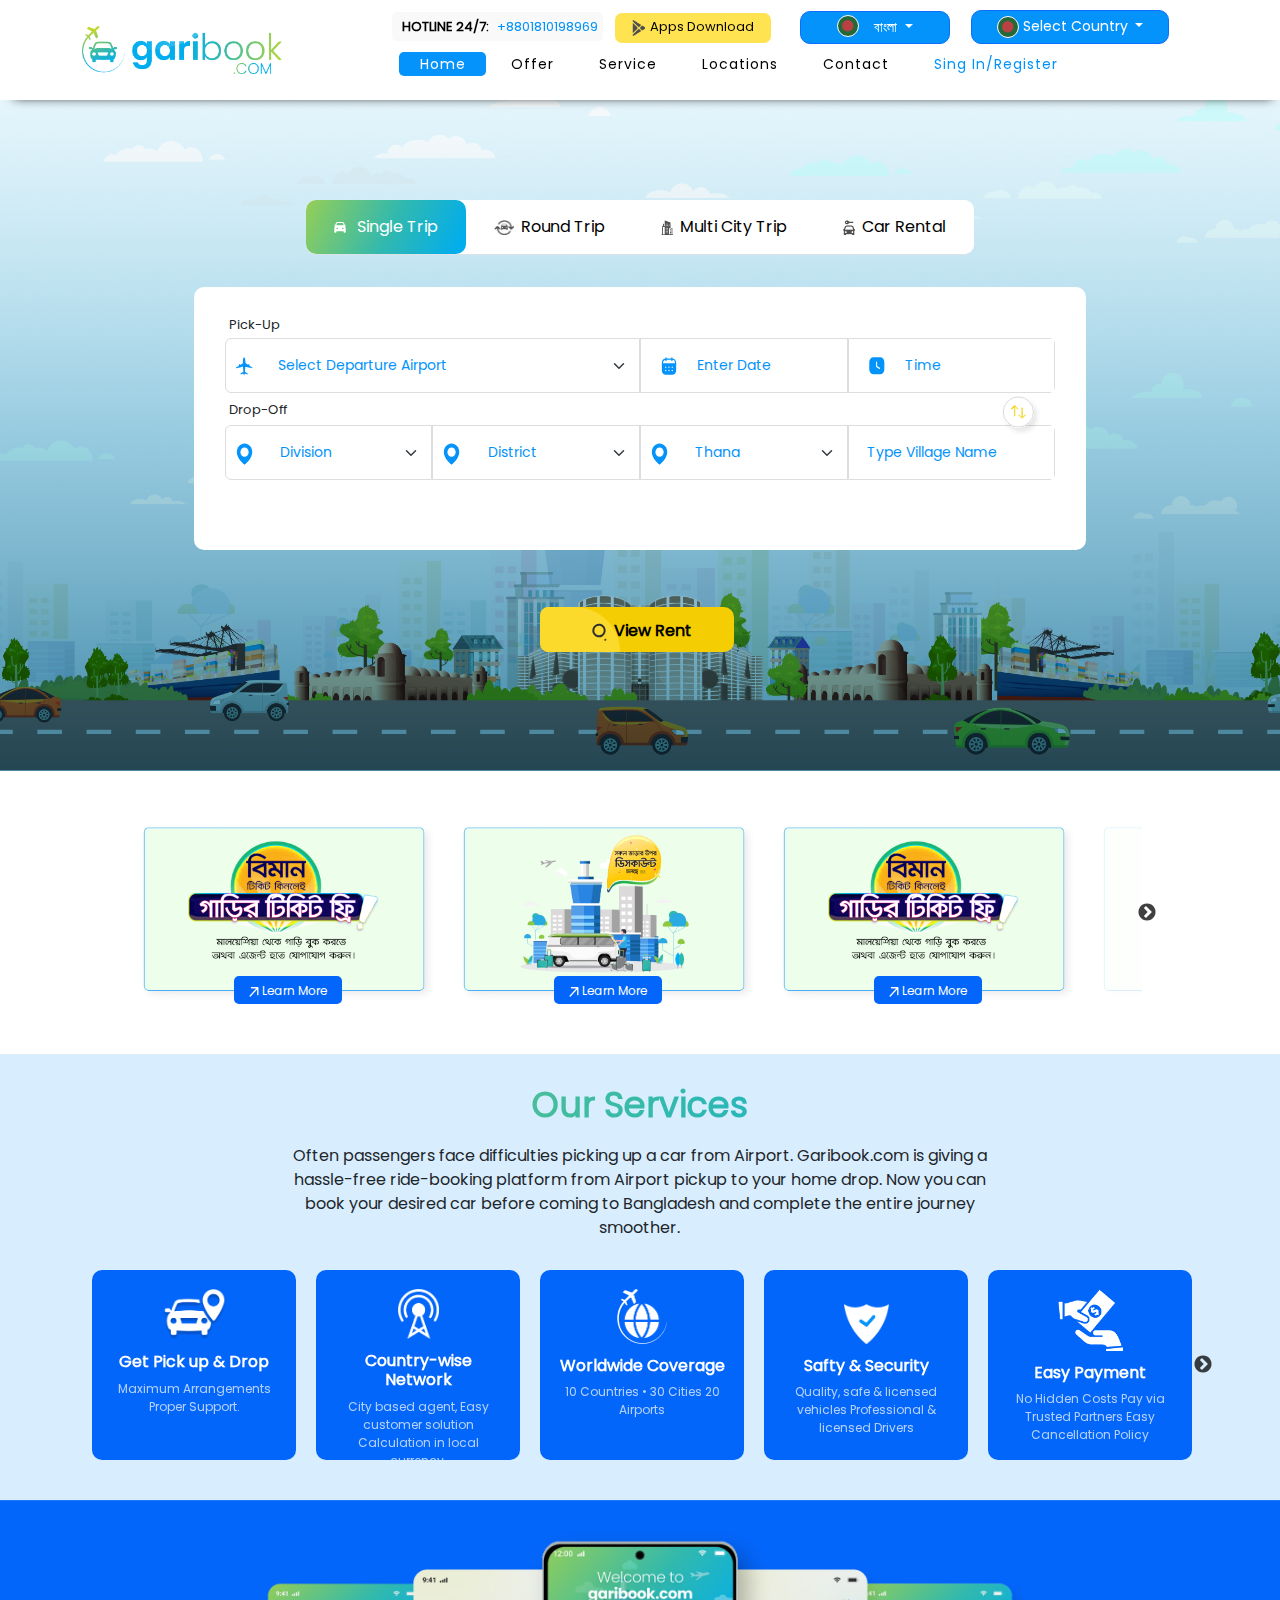
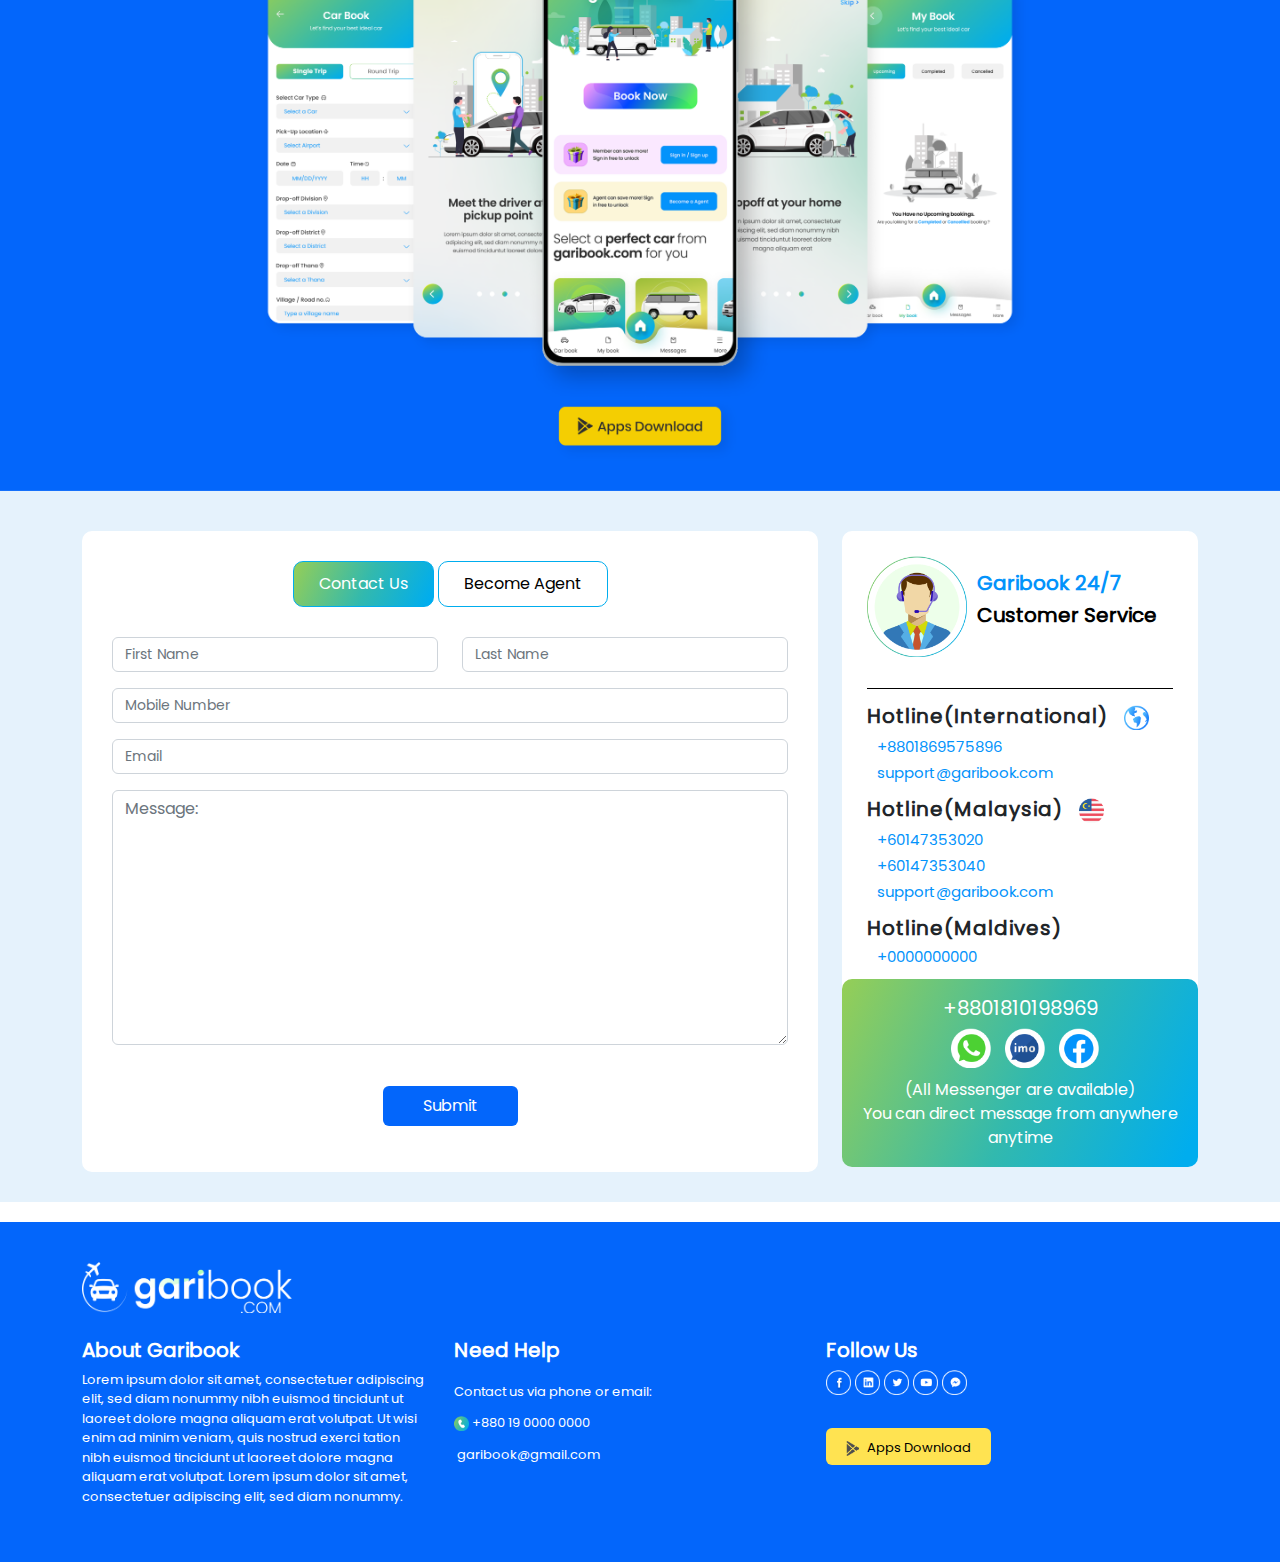
==== commit a376397d: "done" ====
--- a/index.html
+++ b/index.html
@@ -114,7 +114,7 @@
                                           <li class="nav-item booking_form_active RoundTripTab" role="presentation">
                                             <button class="" id="round-trip-tab" data-bs-toggle="tab" data-bs-target="#round-trip" type="button" role="tab" aria-controls="round-trip" aria-selected="false">
                                                 <div class="slide"></div>  
-                                                <img src="assets/image/icon/round_trip_icon.png"style="width: 20px;"><img class="booking_form_active_img_active" src="assets/image/icon/round_trip_iconActive.svg"style="width: 20px;">Round Trop</button>
+                                                <img src="assets/image/icon/round_trip_icon.png"style="width: 20px;"><img class="booking_form_active_img_active" src="assets/image/icon/round_trip_iconActive.svg"style="width: 20px;">Round Trip</button>
                                           </li>
                                           <li class="nav-item booking_form_active MultiCityTab" role="presentation">
                                             <button class="" id="multi-city-trip-tab" data-bs-toggle="tab" data-bs-target="#multi-city-trip" type="button" role="tab" aria-controls="multi-city-trip" aria-selected="false">
--- a/assets/css/style.css
+++ b/assets/css/style.css
@@ -24,6 +24,9 @@
 
 .form-group{
     overflow: hidden;
+}
+body{
+    overflow-x: hidden;
 }
 @font-face {
     font-family: Poppins;
--- a/assets/css/responsive.css
+++ b/assets/css/responsive.css
@@ -483,7 +483,7 @@
       overflow: hidden;
       border-top-right-radius: 15px;
       border-top-left-radius: 15px;
-      z-index: 2;
+      z-index: 99;
   }
   
   .bottom_nav__link {
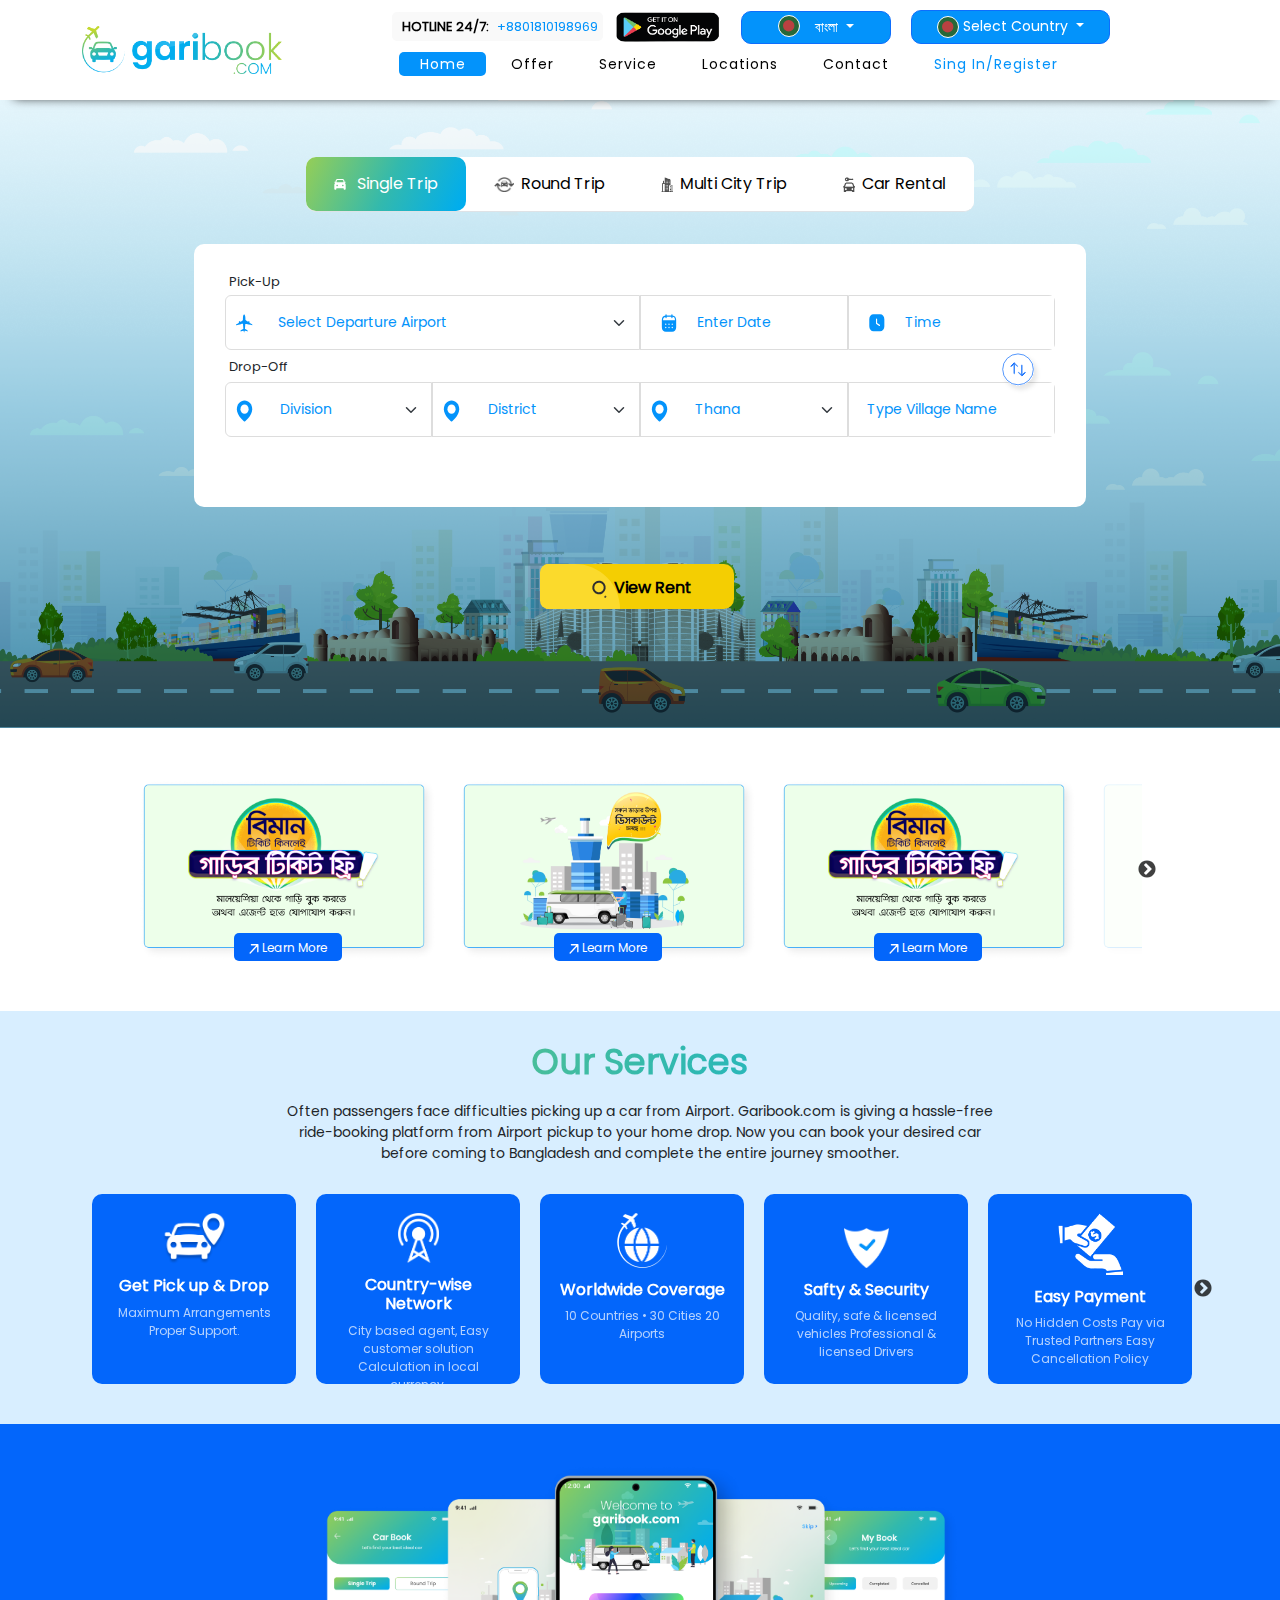
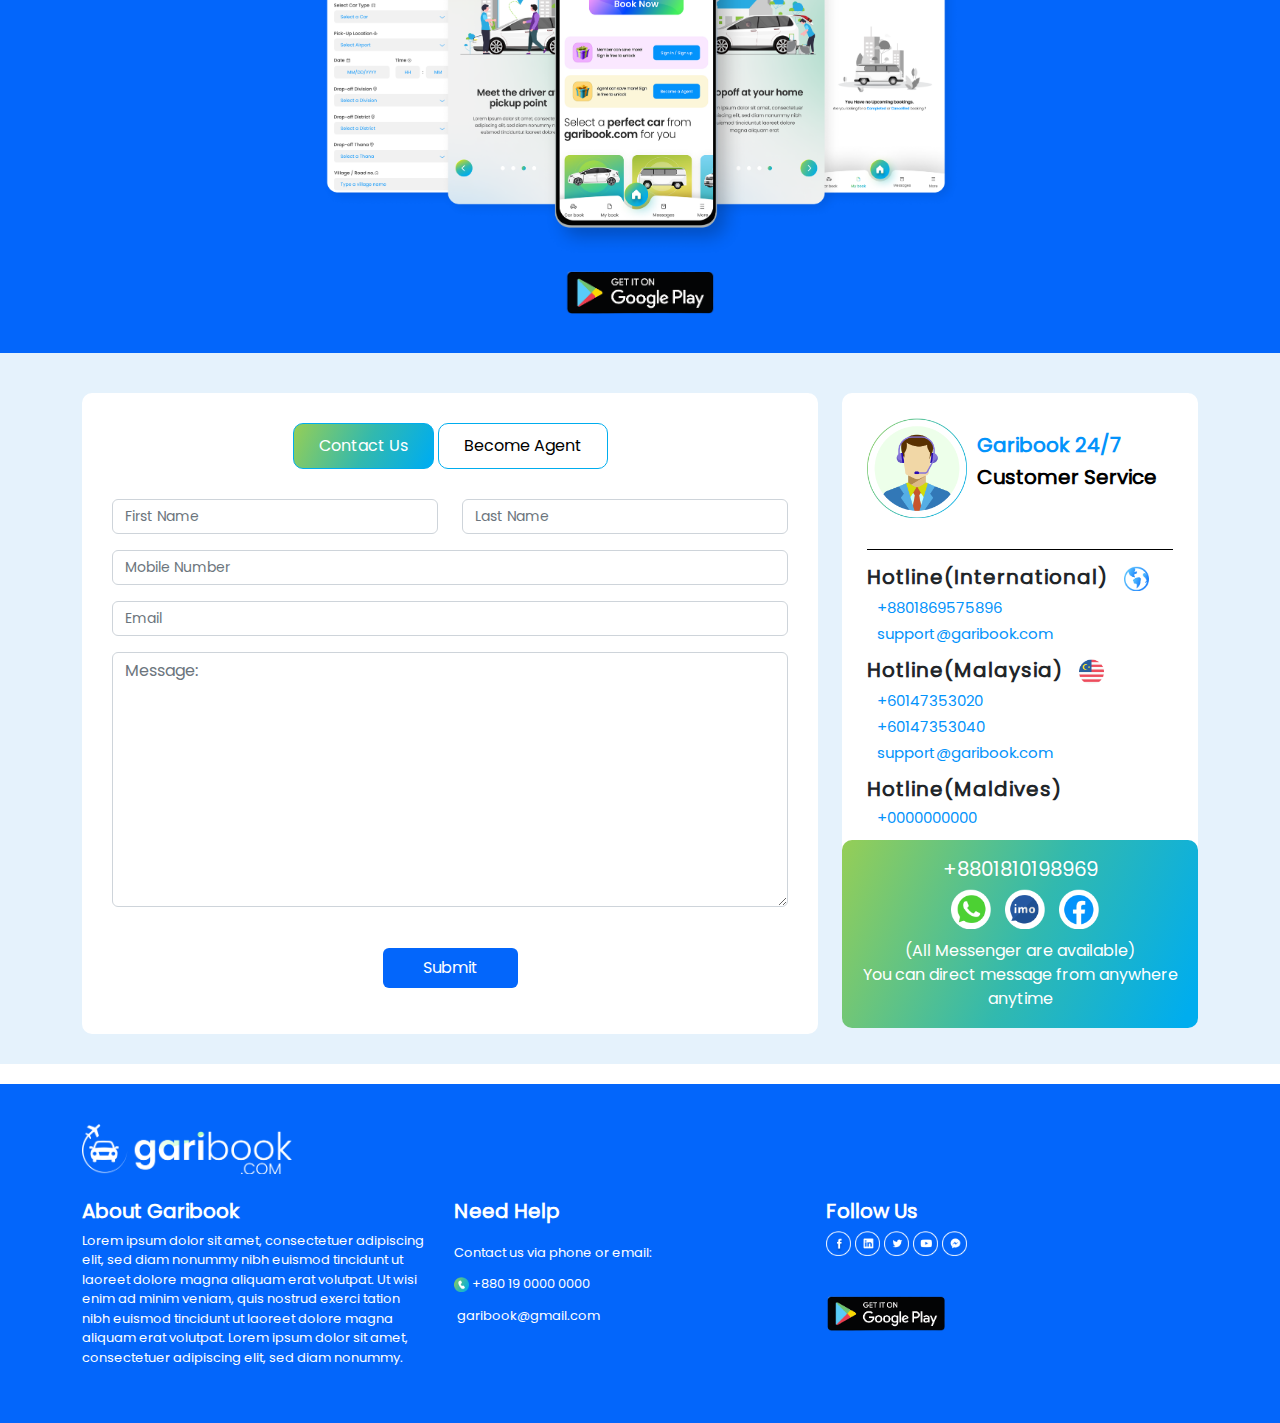
==== commit 2ace6f5d: "homepage" ====
--- a/index.html
+++ b/index.html
@@ -51,9 +51,7 @@
                                           </div>
                                           <div class="nav_apps_download display_inline_block">
                                                 <a href="#">
-                                                      <button class="bg-transparent border-0 p-1" type="button">
-                                                           <img src="assets/image/icon/app_store.png" class="app_store_icon" alt=""> Apps Download
-                                                      </button>
+                                                      <img src="assets/image/icon/google_play.png"
                                                 </a>
                                           </div>
                                           <div class="nav_select_language display_inline_block">
@@ -1530,7 +1528,19 @@
       <!-- Apss Download Section -->
       <div id="apps_download">
             <div class="d_mobile_none">
-                  <img src="assets/image/App-Download.png" alt="App Download">
+                  <div class="app_download_section_wrap">
+                        <div class="app_download_banner">
+                              <img src="assets/image/qpp_dwonload_section_banner.png" alt="App Download">
+                        </div>
+                        <div class="app_download_section_button">
+                              <a href="#">
+                                    <img src="assets/image/icon/google_play.png" alt="">
+                              </a>
+                              <!-- <a href="#">
+                                    <img src="assets/image/icon/google_play.png" alt="">
+                              </a> -->
+                        </div>
+                  </div>
             </div>
       </div>
 
@@ -1783,7 +1793,7 @@
                                                 </p>
                                                 <span class="footer_aps_download">
                                                       <a href="#">
-                                                            <img src="assets/image/icon/app_store.png" alt="">Apps Download
+                                                            <img src="assets/image/icon/google_play.png" alt="">
                                                       </a>
                                                 </span>
                                           </div>
--- a/assets/css/style.css
+++ b/assets/css/style.css
@@ -6,7 +6,9 @@
     font-weight: 400;
     src: url(https://fonts.gstatic.com/s/materialicons/v130/flUhRq6tzZclQEJ-Vdg-IuiaDsNcIhQ8tQ.woff2) format('woff2');
   }
-  
+  p{
+    font-size: 14px;
+  }
   .material-icons {
     font-family: 'Material Icons' !important;
     font-weight: normal;
@@ -21,7 +23,9 @@
     direction: ltr;
     -webkit-font-smoothing: antialiased;
   }
-
+  li#Regular.PackageActive {
+    font-weight: 700;
+}
 .form-group{
     overflow: hidden;
 }
@@ -173,10 +177,15 @@
     margin-left: 3%;
 }
 .nav_apps_download{
-    background: #FFE351;
+    /* background: #000000; */
     height: 30px;
-    border-radius: 7px;
-    margin-right: 3%;
+    width: 105px;
+    margin-right: 2%;
+}
+
+.nav_apps_download.display_inline_block img {
+    width: 100%;
+    border-radius: 10px;
 }
 .nav_apps_download .app_store_icon {
     width: 9%;
@@ -187,6 +196,7 @@
 }
  .nav_apps_download.display_inline_block button {
     font-size: 13px;
+    color: #fff;
 }
 .nav_select_language.display_inline_block button {
     width: 150px;
@@ -246,7 +256,7 @@
     border: none;
 }
 .booking_form_body {
-    padding-top: 200px;
+    padding-top: 157px;
 }
 .booking_nav_tabs{
       background: #fff;
@@ -396,8 +406,8 @@
 }
 
 .booking_form_label_option2 label {
-    margin-right: 20px;
     font-weight: 500;
+    padding: 10px 20px;
 }
 #booking_form_label_option2 {
     margin-bottom: 13px;
@@ -629,7 +639,7 @@
     width: 20%;
     float: left;
     background: #f7f7f7;
-    padding: 10px 28px;
+    /* padding: 10px 28px; */
     border: solid 1px #0393fb;
     border-radius: 10px 0px 0px 10px;
 }
@@ -637,7 +647,7 @@
 .roundTripHeaderWrap2 {
     width: 20%;
     float: left;
-    padding: 10px 27px;
+    /* padding: 10px 27px; */
     border: solid 1px #0393fb;
     border-radius: 0px 10px 10px 0px;
     background: #f7f7f7;
@@ -650,6 +660,12 @@
 .labelActive {
     background: #0393fb !important;
 }
+.otherRoundTripDiv .labelActive {
+    background: transparent !important;
+}
+.otherRoundTripDiv .labelActive label {
+    background: #0393fb !important ;
+}
 
 .labelActive label {
     color: #fff !important;
@@ -658,44 +674,44 @@
     accent-color: #fff;
 }
 .CarRentalMobileView  {
-    background: #f9f9f9;
-    padding: 10px 20px;
-    border-radius: 10px 0px 0px 10px;
-    border-left: solid 1px #0393fb;
-    border-top: solid 1px #0393fb;
-    border-bottom: solid 1px #0393fb;
+    /* background: #f9f9f9; */
+    /* padding: 10px 20px; */
+    /* border-radius: 10px 0px 0px 10px; */
+    /* border-left: solid 1px #0393fb; */
+    /* border-top: solid 1px #0393fb; */
+    /* border-bottom: solid 1px #0393fb; */
 }
 .CarRentalMobileView3  {
-    background: #f9f9f9;
-    padding: 10px 20px;
-    border: solid #0393fb 1px;
-    border-radius: 0px 10px 10px 0px;
+    /* background: #f9f9f9; */
+    /* padding: 10px 20px; */
+    /* border: solid #0393fb 1px; */
+    /* border-radius: 0px 10px 10px 0px; */
 }
 .CarRentalMobileView1  {
-    background: #f9f9f9;
-    padding: 10px 20px;
-    border: solid 1px #0393fb;
+    /* background: #f9f9f9; */
+    /* padding: 10px 20px; */
+    /* border: solid 1px #0393fb; */
 }
 .CarRentalMobileView2  {
-    background: #f9f9f9;
-    padding: 10px 20px;
-    border-top: solid #0393fb 1px;
-    border-bottom: solid 1px #0393fb;
+    /* background: #f9f9f9; */
+    /* padding: 10px 20px; */
+    /* border-top: solid #0393fb 1px; */
+    /* border-bottom: solid 1px #0393fb; */
 }
 .insideDhakaCarRental {
-    width: 28%;
-    padding: 9px 20px;
-    border: solid #0393fb 1px;
-    background: #f9f9f9;
-    border-radius: 10px 0px 0px 10px;
+    /* width: 28%; */
+    /* padding: 9px 20px; */
+    /* border: solid #0393fb 1px; */
+    /* background: #f9f9f9; */
+    /* border-radius: 10px 0px 0px 10px; */
 }
 
 .outsideDhakaCarRental {
-    width: 28%;
-    padding: 9px 20px;
-    border: solid #0393fb 1px;
-    background: #f9f9f9;
-    border-radius: 0px 10px 10px 0px;
+    /* width: 28%; */
+    /* padding: 9px 20px; */
+    /* border: solid #0393fb 1px; */
+    /* background: #f9f9f9; */
+    /* border-radius: 0px 10px 10px 0px; */
 }
 
 
@@ -709,14 +725,14 @@
 }
 
 .multiCityAirportToThanaLabelWrap {
-    padding: 10px 20px;
+    /* padding: 10px 20px; */
     background: #f9f9f9;
     border: solid 1px #0393fb;
     border-radius: 10px 0px 0px 10px;
 }
 
 .multicityThanaToArportLabelWrap {
-    padding: 10px 20px;
+    /* padding: 10px 20px; */
     background: #f9f9f9;
     border: solid 1px #0393fb;
     border-left: none;
@@ -887,9 +903,11 @@
     cursor: pointer;
 }
 .footer_aps_download {
-    padding: 7px 20px;
-    background: #FFE351;
+    /* padding: 7px 20px; */
+    /* background: #FFE351; */
     border-radius: 6px;
+    width: 120px !important;
+    display: block;
 }
 
 span.footer_aps_download a {
@@ -898,8 +916,8 @@
 }
 
 span.footer_aps_download img {
-    width: 13px;
-    margin-right: 8px;
+    width: 100%;
+    /* margin-right: 8px; */
 }
 .footer_coluom_three p {
     margin-bottom: 40px;
@@ -1910,6 +1928,7 @@
     margin: auto;
     text-align: center;
     display: block;
+    padding: 10px 28px;
 }
 .multiCityAirportToThanaLabelWrap input {
     display: none;
@@ -1921,4 +1940,58 @@
 
 
 
-  +label#CarRentalFullDayLabel {
+    background: #f9f9f9;
+    margin-right: -6px;
+    border-radius: 10px 0px 0px 10px; 
+    border: solid 1px #0393fb;
+}
+
+label#CarRentalHalfDayLabel {
+    border: solid 1px #0393fb;
+    background: #f9f9f9;
+    margin-right: -6px;
+}
+
+label#CarRentalWeeklyLabel {
+    border: solid 1px #0393fb;
+    background: #f9f9f9;
+    margin-right: -6px;
+}
+
+label#CarRentalMonthlyLabel {
+    /* border: solid 1px #0393fb; */
+    background: #f9f9f9;
+    border: solid #0393fb 1px;
+    border-radius: 0px 10px 10px 0px;
+}
+label#CarRentalInsideDhakaLabel {
+    border: solid #0393fb 1px;
+    background: #f9f9f9;
+    border-radius: 10px 0px 0px 10px;
+}
+
+#CarRentalOutsideDhakaLabel {
+    border: solid #0393fb 1px; 
+     background: #f9f9f9; 
+     border-radius: 0px 10px 10px 0px;
+}
+.app_download_section_wrap {
+    background: #0366FB;
+}
+
+.app_download_banner img {
+    width: 50% !important;
+    margin: auto;
+    display: block;
+    padding: 3% 0  1% 0;
+}
+
+.app_download_section_button img {
+    width: 150px !important;
+    margin: auto;
+    padding: 0 0 3% 0;
+}
+.app_download_section_button {
+    text-align: center;
+}--- a/assets/css/responsive.css
+++ b/assets/css/responsive.css
@@ -28,14 +28,14 @@
         width: 25%;
         float: left;
         background: #f7f7f7;
-        padding: 10px 28px;
+        /* padding: 10px 28px; */
         border: solid 1px #0393fb;
         border-radius: 10px 0px 0px 10px;
   }
   .roundTripHeaderWrap2 {
         width: 25%;
         float: left;
-        padding: 10px 27px;
+        /* padding: 10px 27px; */
         border: solid 1px #0393fb;
         border-radius: 0px 10px 10px 0px;
         background: #f7f7f7;
@@ -122,14 +122,14 @@
         width: 27%;
         float: left;
         background: #f7f7f7;
-        padding: 10px 28px;
+        /* padding: 10px 28px; */
         border: solid 1px #0393fb;
         border-radius: 10px 0px 0px 10px;
   }
   .roundTripHeaderWrap2 {
         width: 27%;
         float: left;
-        padding: 10px 27px;
+        /* padding: 10px 27px; */
         border: solid 1px #0393fb;
         border-radius: 0px 10px 10px 0px;
         background: #f7f7f7;
@@ -322,7 +322,7 @@
     }
     
     span.CarRentalMobileView1 {
-        width: 50%;
+        width: 49%;
         float: left;
     }
     
@@ -352,49 +352,49 @@
         width: 35%;
         float: left;
         background: #f7f7f7;
-        padding: 10px 28px;
+        /* padding: 10px 28px; */
         border: solid 1px #0393fb;
         border-radius: 10px 0px 0px 10px;
   }
   .roundTripHeaderWrap2 {
         width: 35%;
         float: left;
-        padding: 10px 27px;
+        /* padding: 10px 27px; */
         border: solid 1px #0393fb;
         border-radius: 0px 10px 10px 0px;
         background: #f7f7f7;
   }
   .CarRentalMobileView2 {
-        background: #f9f9f9;
-        padding: 10px 20px;
-        border: solid #0393fb 1px;
+        /* background: #f9f9f9; */
+        /* padding: 10px 20px; */
+        /* border: solid #0393fb 1px; */
         margin-top: 5px;
-        border-radius: 10px 0px 0px 10px;
+        /* border-radius: 10px 0px 0px 10px; */
     }
     .CarRentalMobileView1{
-        border-radius: 0px 10px 10px 0px;
+        /* border-radius: 0px 10px 10px 0px; */
     }
     .CarRentalMobileView3 {
-        background: #f9f9f9;
-        padding: 10px 20px;
-        border: solid #0393fb 1px;
+        /* background: #f9f9f9; */
+        /* padding: 10px 20px; */
+        /* border: solid #0393fb 1px; */
         margin-top: 5px;
-        border-radius: 0px 10px 10px 0px;
-        border-left: none;
+        /* border-radius: 0px 10px 10px 0px; */
+        /* border-left: none; */
     }
     .insideDhakaCarRental {
-        width: 37%;
-        padding: 9px 20px;
-        border: solid #0393fb 1px;
-        background: #f9f9f9;
-        border-radius: 10px 0px 0px 10px;
+        /* width: 37%; */
+        /* padding: 9px 20px; */
+        /* border: solid #0393fb 1px; */
+        /* background: #f9f9f9; */
+        /* border-radius: 10px 0px 0px 10px; */
     }
     .outsideDhakaCarRental {
-        width: 37%;
-        padding: 9px 20px;
-        border: solid #0393fb 1px;
-        background: #f9f9f9;
-        border-radius: 0px 10px 10px 0px;
+        /* width: 37%; */
+        /* padding: 9px 20px; */
+        /* border: solid #0393fb 1px; */
+        /* background: #f9f9f9; */
+        /* border-radius: 0px 10px 10px 0px; */
     }
     .multi-field {
         margin-top: 50px;
@@ -491,8 +491,8 @@
       flex-direction: column;
       align-items: center;
       justify-content: center;
-      flex-grow: 1;
-      min-width: 50px;
+      flex-grow: 0.2;
+      min-width: 20%;
       white-space: nowrap;
       font-family: sans-serif;
       font-size: 13px;
@@ -525,6 +525,42 @@
       width: 50%;
       float: left;
   }
+    
+  label#CarRentalFullDayLabel {
+    background: #f9f9f9;
+    margin-right: -6px;
+    border-radius: 10px 0px 0px 10px;
+    border: solid 1px #0393fb;
+    width: 100%;
+    border-right: none;
+    padding: 10px 0px;
+  }
+
+  label#CarRentalHalfDayLabel {
+    border: solid 1px #0393fb;
+    background: #f9f9f9;
+    margin-right: -6px;
+    width: 100%;
+    border-radius: 0px 10px 10px 0px;
+    padding: 10px 0;
+  }
+
+  label#CarRentalWeeklyLabel {
+    border: solid 1px #0393fb;
+    background: #f9f9f9;
+    margin-right: -6px;
+    width: 100%;
+    border-radius: 10px 0px 0px 10px;
+    border-right: none;
+  }
+
+  label#CarRentalMonthlyLabel {
+    /* border: solid 1px #0393fb; */
+    background: #f9f9f9;
+    border: solid #0393fb 1px;
+    border-radius: 0px 10px 10px 0px;
+    width: 100%;
+  }
 }
 
 
@@ -587,6 +623,7 @@
 .nav_select_country.text-light.display_inline_block {
   width: 50%;
   float: left;
+  margin-top: -1px;
 }
 .top_nav_wrap {
   margin-top: 24px;
@@ -1003,47 +1040,47 @@
         width: 45%;
         float: left;
         background: #f7f7f7;
-        padding: 10px 28px;
+        /* padding: 10px 28px; */
         border: solid 1px #0393fb;
         border-radius: 10px 0px 0px 10px;
   }
   .roundTripHeaderWrap2 {
         width: 45%;
         float: left;
-        padding: 10px 27px;
+        /* padding: 10px 27px; */
         border: solid 1px #0393fb;
         border-radius: 0px 10px 10px 0px;
         background: #f7f7f7;
   }
   .CarRentalMobileView {
+        /* background: #f9f9f9; */
+        /* padding: 10px 10px; */
+        /* border-radius: 10px 0px 0px 10px; */
+        /* border-left: solid 1px #0393fb; */
+        /* border-top: solid 1px #0393fb; */
+        /* border-bottom: solid 1px #0393fb; */
+    }
+    .CarRentalMobileView1 {
+        /* background: #f9f9f9; */
+        /* padding: 10px 8px; */
+        /* border: solid 1px #0393fb; */
+    }
+    .insideDhakaCarRental {
+        /* width: 50%; */
+        /* padding: 9px 15px; */
+        /* border: solid #0393fb 1px; */
         background: #f9f9f9;
-        padding: 10px 10px;
-        border-radius: 10px 0px 0px 10px;
-        border-left: solid 1px #0393fb;
-        border-top: solid 1px #0393fb;
-        border-bottom: solid 1px #0393fb;
-    }
-    .CarRentalMobileView1 {
-        background: #f9f9f9;
-        padding: 10px 8px;
-        border: solid 1px #0393fb;
-    }
-    .insideDhakaCarRental {
-        width: 50%;
-        padding: 9px 15px;
-        border: solid #0393fb 1px;
-        background: #f9f9f9;
-        border-radius: 10px 0px 0px 10px;
+        /* border-radius: 10px 0px 0px 10px; */
     }
     .outsideDhakaCarRental {
-        width: 50%;
-        padding: 9px 15px;
-        border: solid #0393fb 1px;
-        background: #f9f9f9;
-        border-radius: 0px 10px 10px 0px;
+        /* width: 50%; */
+        /* padding: 9px 15px; */
+        /* border: solid #0393fb 1px; */
+        /* background: #f9f9f9; */
+        /* border-radius: 0px 10px 10px 0px; */
     }
     .multicityThanaToArportLabelWrap {
-        padding: 10px 4px;
+        /* padding: 10px 4px; */
         background: #f9f9f9;
         border: solid 1px #0393fb;
         border-left: none;
@@ -1051,7 +1088,7 @@
         border-radius: 0px 10px 10px 0px;
     }
     .multiCityAirportToThanaLabelWrap {
-        padding: 10px 4px;
+        /* padding: 10px 4px; */
         background: #f9f9f9;
         border: solid 1px #0393fb;
         border-radius: 10px 0px 0px 10px;
@@ -1114,6 +1151,14 @@
   }
   section#SingInSingUpModal .modal {
     margin-top: 10%;
+  }
+  .BookingFormpriceWrap h4 {
+    margin-top: 2%;
+    text-align: center;
+    font-size: 20px;
+  }
+  .my_earning_body_title.commissions_body_title {
+    height: 125px;
   }
 }
 /*-----------------------768---------------------------------*/
@@ -1174,7 +1219,7 @@
               font-size: 11px;
         }  
         .booking_form_label_option2 label {
-              margin-right: 20px;
+              /* margin-right: 20px; */
               font-weight: 500;
               font-size: 11px;
           }
@@ -1198,47 +1243,47 @@
               width: 45%;
               float: left;
               background: #f7f7f7;
-              padding: 10px;
+              /* padding: 10px; */
               border: solid 1px #0393fb;
               border-radius: 10px 0px 0px 10px;
         }
         .roundTripHeaderWrap2 {
               width: 45%;
               float: left;
-              padding: 10px;
+              /* padding: 10px; */
               border: solid 1px #0393fb;
               border-radius: 0px 10px 10px 0px;
               background: #f7f7f7;
         }
         .CarRentalMobileView1 {
-              background: #f9f9f9;
-              padding: 10px 2px;
-              border: solid 1px #0393fb;
+              /* background: #f9f9f9; */
+              /* padding: 10px 2px; */
+              /* border: solid 1px #0393fb; */
           }
           .CarRentalMobileView {
-              background: #f9f9f9;
-              padding: 10px 2px;
-              border-radius: 10px 0px 0px 10px;
-              border-left: solid 1px #0393fb;
-              border-top: solid 1px #0393fb;
-              border-bottom: solid 1px #0393fb;
+              /* background: #f9f9f9; */
+              /* padding: 10px 2px; */
+              /* border-radius: 10px 0px 0px 10px; */
+              /* border-left: solid 1px #0393fb; */
+              /* border-top: solid 1px #0393fb; */
+              /* border-bottom: solid 1px #0393fb; */
           }
           span.CarRentalMobileView1 span {
               font-size: 10px !important;
           }
           .insideDhakaCarRental {
-              width: 50%;
-              padding: 9px 14px;
-              border: solid #0393fb 1px;
-              background: #f9f9f9;
-              border-radius: 10px 0px 0px 10px;
+              /* width: 50%; */
+              /* padding: 9px 14px; */
+              /* border: solid #0393fb 1px; */
+              /* background: #f9f9f9; */
+              /* border-radius: 10px 0px 0px 10px; */
           }
           .outsideDhakaCarRental {
-              width: 50%;
-              padding: 9px 14px;
-              border: solid #0393fb 1px;
-              background: #f9f9f9;
-              border-radius: 0px 10px 10px 0px;
+              /* width: 50%; */
+              /* padding: 9px 14px; */
+              /* border: solid #0393fb 1px; */
+              /* background: #f9f9f9; */
+              /* border-radius: 0px 10px 10px 0px; */
           }
           #stepSection span.round-tab {
               width: 30px;
@@ -1497,14 +1542,14 @@
         width: 50%;
         float: left;
         background: #f7f7f7;
-        padding: 8px 2px;
+        /* padding: 8px 2px; */
         border: solid 1px #0393fb;
         border-radius: 10px 0px 0px 10px;
   }
   .roundTripHeaderWrap2 {
         width: 50%;
         float: left;
-        padding: 8px 2px;
+        /* padding: 8px 2px; */
         border: solid 1px #0393fb;
         border-radius: 0px 10px 10px 0px;
         background: #f7f7f7;
@@ -1513,21 +1558,21 @@
         font-size: 12px !important;
     }
     .CarRentalMobileView , .CarRentalMobileView1 , .CarRentalMobileView2 , .CarRentalMobileView3{
-          padding: 8px 0px;
+          /* padding: 8px 0px; */
     }
     .insideDhakaCarRental {
-        width: 50%;
-        padding: 8px 2px;
-        border: solid #0393fb 1px;
-        background: #f9f9f9;
-        border-radius: 10px 0px 0px 10px;
+        /* width: 50%; */
+        /* padding: 8px 2px; */
+        /* border: solid #0393fb 1px; */
+        /* background: #f9f9f9; */
+        /* border-radius: 10px 0px 0px 10px; */
     }
     .outsideDhakaCarRental {
-        width: 50%;
-        padding: 8px 2px;
-        border: solid #0393fb 1px;
-        background: #f9f9f9;
-        border-radius: 0px 10px 10px 0px;
+        /* width: 50%; */
+        /* padding: 8px 2px; */
+        /* border: solid #0393fb 1px; */
+        /* background: #f9f9f9; */
+        /* border-radius: 0px 10px 10px 0px; */
     }
     button.becomeAgentButton {
         padding: 5px 10px;
@@ -1576,6 +1621,16 @@
   .password_update_form {
     padding: 0;
   }
+  div#booking_form_label_option label {
+    margin: auto;
+    text-align: center;
+    display: block;
+    padding: 10px;
+  }
+  .booking_form_label_option2 label {
+    font-weight: 700;
+    padding: 10px 13px;
+  }
 }
 
 /*--------------------------------------------------------*/
@@ -1688,14 +1743,14 @@
         font-size: 11px !important;
     }
     .multicityThanaToArportLabelWrap {
-        padding: 8px 2px;
+        /* padding: 8px 2px; */
         background: #f9f9f9;
         border: solid 1px #0393fb;
         border-left: none;
         border-radius: 0px 10px 10px 0px;
     }
     .multiCityAirportToThanaLabelWrap {
-        padding: 8px 2px;
+        /* padding: 8px 2px; */
         background: #f9f9f9;
         border: solid 1px #0393fb;
         border-radius: 10px 0px 0px 10px;
@@ -1770,6 +1825,10 @@
      .CarRentalMobileView2, .CarRentalMobileView3 {
       padding: 4px 2px;
   }
+  .booking_form_label_option2 label {
+    font-weight: 700;
+    padding: 10px 10px;
+  }
     
   
 }
--- a/assets/css/dateTimePicker.css
+++ b/assets/css/dateTimePicker.css
@@ -1 +1,4 @@
 .perfect-datetimepicker{position:relative;width:240px;margin:2px 0 0;padding:0;font-size:14px;color:#333;background-color:#fafafa;-webkit-border-radius:4px;-moz-border-radius:4px;border-radius:4px;line-height:0;overflow:hidden;border:1px solid #ccc;z-index: 999;}.perfect-datetimepicker *{-webkit-box-sizing:border-box;-moz-box-sizing:border-box;box-sizing:border-box}.perfect-datetimepicker table{width:100%;margin:0;border:0;border-collapse:separate;border-spacing:2px;background-color:#fff;padding:3px}.perfect-datetimepicker table td{border:0;text-align:center;padding:2px;width:34px;height:27px;cursor:pointer;vertical-align:middle;-webkit-border-radius:3px;-moz-border-radius:3px;border-radius:3px}.perfect-datetimepicker table td.weekend{color:#d9534f}.perfect-datetimepicker table.mt tbody td{width:58px;height:38px}.perfect-datetimepicker td.day{width:14.28571429%}.perfect-datetimepicker td.name{font-weight:700}.perfect-datetimepicker td.oday{color:#ccc;cursor:auto}.perfect-datetimepicker td.disabled{color:#999;cursor:auto}.perfect-datetimepicker td i{font-size:18px;font-weight:700}.perfect-datetimepicker td table.tt{border:0;padding:0}.perfect-datetimepicker table.tt{padding:5px}.perfect-datetimepicker table.tt td.hover{border:0}.perfect-datetimepicker table.tt td.common{width:5px}.perfect-datetimepicker table.tt tbody td{width:40px;height:14px}.perfect-datetimepicker table.tt input{outline:0;border:1px solid #ccc;margin:0 auto;padding:0!important;width:38px;height:24px;text-align:center;font-size:12px;overflow:hidden;text-overflow:ellipsis;white-space:nowrap;vertical-align:middle;-webkit-border-radius:3px;-moz-border-radius:3px;border-radius:3px;-moz-transition:border-color ease-in-out .2s,box-shadow ease-in-out .2s;-ms-transition:border-color ease-in-out .2s,box-shadow ease-in-out .2s;-webkit-transition:border-color ease-in-out .2s,box-shadow ease-in-out .2s;-o-transition:border-color ease-in-out .2s,box-shadow ease-in-out .2s;transition:border-color ease-in-out .2s,box-shadow ease-in-out .2s}.perfect-datetimepicker table.tt input:focus{border-color:#66afe9;-webkit-box-shadow:0 0 6px rgba(102,175,233,.6);-moz-box-shadow:0 0 6px rgba(102,175,233,.6);box-shadow:0 0 6px rgba(102,175,233,.6)}.perfect-datetimepicker table.tt input[type=number]::-webkit-inner-spin-button,.perfect-datetimepicker table.tt input[type=number]::-webkit-outer-spin-button{-webkit-appearance:none;margin:0}.perfect-datetimepicker table.tt input[type=number]{-webkit-appearance:textfield;-moz-appearance:textfield;appearance:textfield}.perfect-datetimepicker .buttonpane{border-top:1px solid #ccc}.perfect-datetimepicker tbody td.hover{background-color:#eee;padding:1px;border:1px solid #ccc}.perfect-datetimepicker tbody td.today{font-weight:700;color:#178cdf}.perfect-datetimepicker tbody td.selected{font-weight:700;padding:1px;color:#fff;border:1px solid #178cdf;background-color:#178cdf}.perfect-datetimepicker tfoot td.hover{background-color:#eee;padding:1px;border:1px solid #eee}.perfect-datetimepicker thead td.hover{background-color:#eee;padding:1px;border:1px solid #eee}.perfect-datetimepicker thead td.title{font-weight:700;text-align:center;padding:2px}i{font-family:finex;font-style:normal;-webkit-font-smoothing:antialiased;-moz-osx-font-smoothing:grayscale}@font-face{font-family:finex;src:url(../Perfect-DateTimePicker/fonts/iconfont.eot);src:url(../Perfect-DateTimePicker/fonts/iconfont.eot?#iefix) format('embedded-opentype'),url(../Perfect-DateTimePicker/fonts/iconfont.woff) format('woff'),url(../Perfect-DateTimePicker/fonts/iconfont.ttf) format('truetype'),url(../Perfect-DateTimePicker/fonts/iconfont.svg#svgFontName) format('svg')}i.icon-datepicker-minus:before{content:'-'}i.icon-datepicker-plus:before{content:'+'}i.icon-datepicker-prev:before{content:'<'}i.icon-datepicker-next:before{content:'>'}
+.perfect-datetimepicker table td.current {
+      display: none;
+  }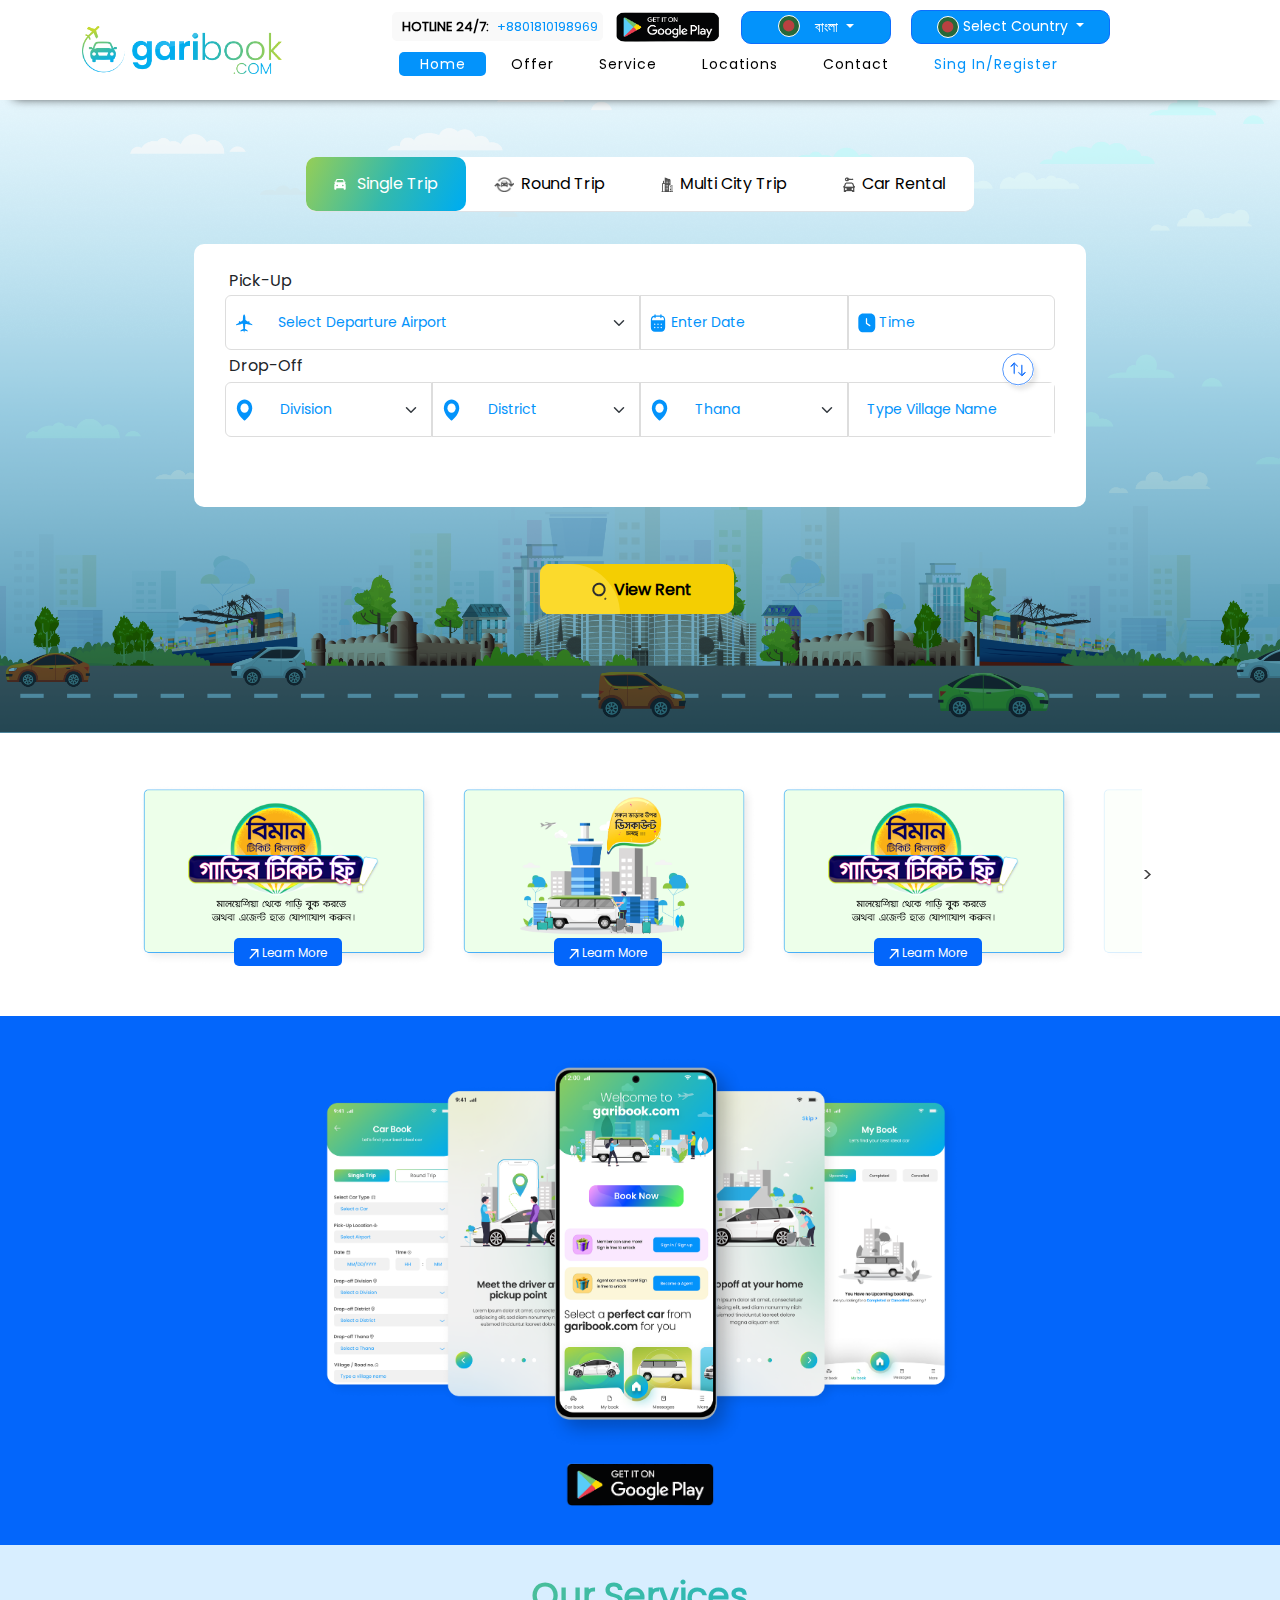
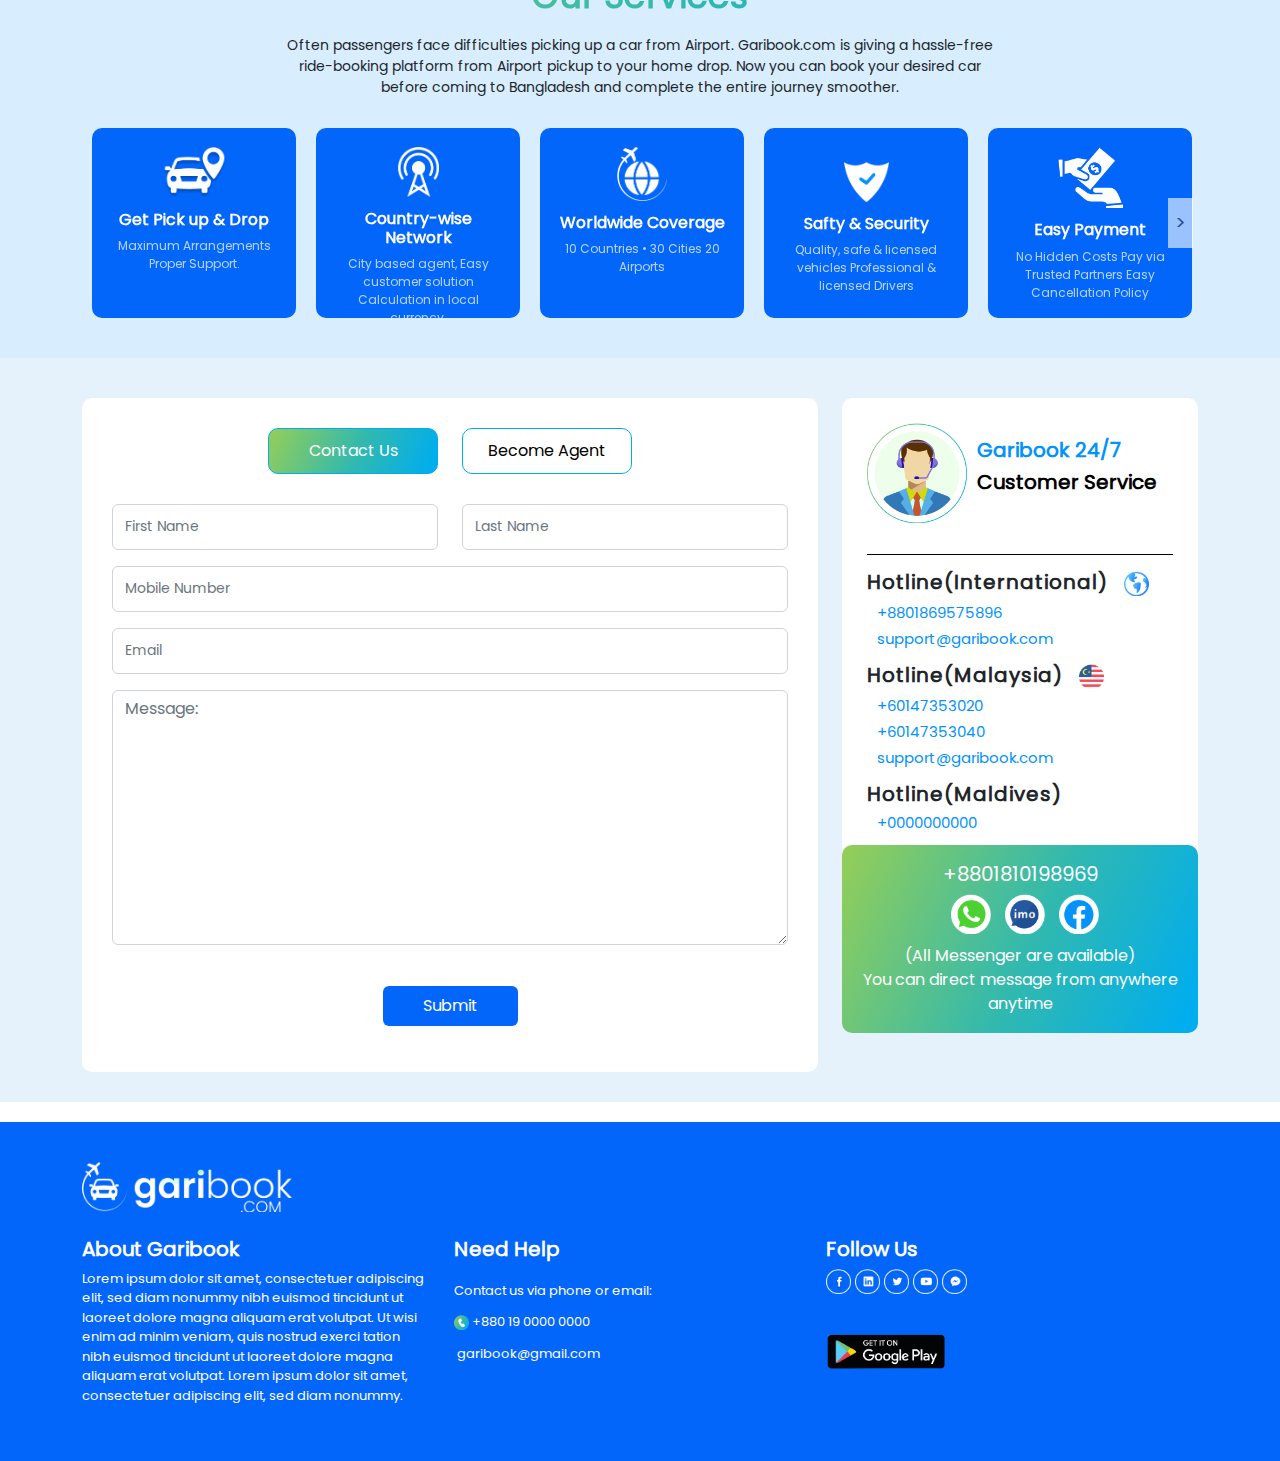
==== commit a3b988fe: "booking form modify" ====
--- a/index.html
+++ b/index.html
@@ -160,14 +160,10 @@
                                                                         <div class="col-md-6 p-0 m-0">
                                                                               <div class=" p-0 m-0 single_trip_form_select" style=" border-radius: 0;">
                                                                                     <div class="row">
-                                                                                          <div class="col-md-2" style="margin: auto;padding-left: 22px;">
-                                                                                                <label class="booking_form_label" for="">
-                                                                                                      <img src="assets/image/icon/date.svg" alt="" style="width: 16px;margin-bottom: 2px; margin-left: 10px;">
-                                                                                                </label>
-                                                                                          </div>
-                                                                                          <div class="col-md-10">
+                                                                                         
+                                                                                          <div class="col-md-12">
                                                                                                 <div class="form-group">
-                                                                                                      <input type="text" name="date" class="datepicker booking_form_village_name" autocomplete="off" placeholder="Enter Date">
+                                                                                                      <input style="background: url(assets/image/icon/date.svg) ; background-repeat: no-repeat;background-position: 3%; padding-left: 30px !important;" type="text" name="date" class="datepicker booking_form_village_name" autocomplete="off" placeholder="Enter Date">
                                                                                                 </div>
                                                                                           </div>
                                                                                     </div>
@@ -176,15 +172,11 @@
                                                                         <div class="col-md-6 p-0 m-0">
                                                                               <div class=" p-0 m-0 single_trip_form_select">
                                                                                     <div class="row">
-                                                                                          <div class="col-md-2" style="margin: auto;padding-left: 22px;">
-                                                                                                <label class="booking_form_label" for="">
-                                                                                                      <img src="assets/image/icon/time.svg" alt="" style="width: 16px;margin-bottom: 2px; margin-left: 10px;">
-                                                                                                </label>
-                                                                                          </div>
-                                                                                          <div class="col-md-10">
+                                                                                          
+                                                                                          <div class="col-md-12">
                                                                                                 <div class="form-group">
                                                                                                       <div class="dateTimePicker" id="TmePicker">
-                                                                                                            <input  name="date" class=" booking_form_village_name" autocomplete="off" placeholder="Time">
+                                                                                                            <input style="background: url(assets/image/icon/time.svg) ; background-repeat: no-repeat;background-position: 3%; padding-left: 30px !important;"  name="date" class=" booking_form_village_name" autocomplete="off" placeholder="Time">
                                                                                                       </div>
                                                                                                 </div>
                                                                                           </div>
@@ -379,14 +371,10 @@
                                                                               <div class="col-md-6 p-0 m-0">
                                                                                     <div class=" p-0 m-0 single_trip_form_select" style=" border-radius: 0;">
                                                                                           <div class="row">
-                                                                                                <div class="col-md-2" style="margin: auto;padding-left: 22px;">
-                                                                                                      <label class="booking_form_label" for="">
-                                                                                                            <img src="assets/image/icon/date.svg" alt="" style="width: 16px;margin-bottom: 2px; margin-left: 10px;">
-                                                                                                      </label>
-                                                                                                </div>
-                                                                                                <div class="col-md-10">
+                                                                                               
+                                                                                                <div class="col-md-12">
                                                                                                       <div class="form-group">
-                                                                                                            <input type="text" name="date" class="datepicker booking_form_village_name" autocomplete="off" placeholder="Enter Date">
+                                                                                                            <input style="background: url(assets/image/icon/date.svg) ; background-repeat: no-repeat;background-position: 3%; padding-left: 30px !important;" type="text" name="date" class="datepicker booking_form_village_name" autocomplete="off" placeholder="Enter Date">
 
                                                                                                       </div>
                                                                                                 </div>
@@ -396,15 +384,11 @@
                                                                               <div class="col-md-6 p-0 m-0">
                                                                                     <div class=" p-0 m-0 single_trip_form_select">
                                                                                           <div class="row">
-                                                                                                <div class="col-md-2" style="margin: auto;padding-left: 22px;">
-                                                                                                      <label class="booking_form_label" for="">
-                                                                                                            <img src="assets/image/icon/time.svg" alt="" style="width: 16px;margin-bottom: 2px; margin-left: 10px;">
-                                                                                                      </label>
-                                                                                                </div>
-                                                                                                <div class="col-md-10">
+                                                                                               
+                                                                                                <div class="col-md-12">
                                                                                                       <div class="form-group">
                                                                                                             <div class="dateTimePicker" id="TmePicker2">
-                                                                                                            <input  name="date" class=" booking_form_village_name" autocomplete="off" placeholder="Time">
+                                                                                                            <input style="background: url(assets/image/icon/time.svg) ; background-repeat: no-repeat;background-position: 3%; padding-left: 30px !important;"  name="time" class=" booking_form_village_name" autocomplete="off" placeholder="Time">
                                                                                                       </div>
                                                                                                       </div>
                                                                                                 </div>
@@ -445,15 +429,11 @@
                                                                         <div class="col-md-6 p-0 m-0">
                                                                               <div class=" p-0 m-0 single_trip_form_select" style="border-radius: 6px 0px 0px 6px; ">
                                                                                     <div class="row">
-                                                                                          <div class="col-md-2" style="margin: auto;padding-left: 22px;">
-                                                                                                <label class="booking_form_label" for="">
-                                                                                                      <img src="assets/image/icon/date.svg" alt="" style="width: 16px;margin-bottom: 2px; margin-left: 10px;">
-                                                                                                </label>
-                                                                                          </div>
-                                                                                          <div class="col-md-10">
+                                                                                         
+                                                                                          <div class="col-md-12">
                                                                                                 <div class="form-group">
                                                                                                       <div class="form-group">
-                                                                                                            <input type="text" name="date" class="datepicker booking_form_village_name" autocomplete="off" placeholder="Enter Date">
+                                                                                                            <input style="background: url(assets/image/icon/date.svg) ; background-repeat: no-repeat;background-position: 3%; padding-left: 30px !important;" type="text" name="date" class="datepicker booking_form_village_name" autocomplete="off" placeholder="Enter Date">
 
                                                                                                       </div>
                                                                                                 </div>
@@ -465,15 +445,11 @@
                                                                         <div class="col-md-6 p-0 m-0">
                                                                               <div class=" p-0 m-0 single_trip_form_select">
                                                                                     <div class="row">
-                                                                                          <div class="col-md-2" style="margin: auto;padding-left: 22px;">
-                                                                                                <label class="booking_form_label" for="">
-                                                                                                      <img src="assets/image/icon/time.svg" alt="" style="width: 16px;margin-bottom: 2px; margin-left: 10px;">
-                                                                                                </label>
-                                                                                          </div>
-                                                                                          <div class="col-md-10">
+                                                                                          
+                                                                                          <div class="col-md-12">
                                                                                                 <div class="form-group">
                                                                                                       <div class="dateTimePicker" id="TmePicker3">
-                                                                                                            <input  name="date" class=" booking_form_village_name" autocomplete="off" placeholder="Time">
+                                                                                                            <input style="background: url(assets/image/icon/time.svg) ; background-repeat: no-repeat;background-position: 3%; padding-left: 30px !important;"  name="time" class=" booking_form_village_name" autocomplete="off" placeholder="Time">
                                                                                                       </div>
                                                                                                 </div>
                                                                                           </div>
@@ -564,7 +540,7 @@
                                                                                           <div class="col-md-3 col-sm-6 p-0 m-0 single_trip_form_select" style="overflow: hidden">
                                                                                                 <div class="form-group">
                                                                                                       <div class="dateTimePicker" id="DateTimeMultiCity1">
-                                                                                                            <input class="booking_form_village_name" placeholder="Enter Date /Time" />
+                                                                                                            <input  class="booking_form_village_name" placeholder="Enter Date /Time" />
                                                                                                       </div>
                                                                                                 </div>
                                                                                           </div>
@@ -1445,85 +1421,7 @@
             </div>
       </div>
 
-      <!-- Service Section -->
-      <div id="services" >
-            <div class="container">
-                  <div class="section_title">
-                        <h4>Our Services</h4>
-                        <p> Often passengers face difficulties picking up a car from Airport. Garibook.com is giving a hassle-free ride-booking platform from Airport pickup to your home drop. Now you can book your desired car before coming to Bangladesh and complete the entire journey smoother.</p>
-                  </div>
-                  <div class="services_box_wrap">
-                        <div class="services_box_slide">
-                              <div>
-                                    <div class="services_box">
-                                          <div class="services_box_ico">
-                                                <img src="assets\image\icon\secvice_box_1.png" alt="">
-                                          </div>
-                                          <div class="services_box_description">
-                                                <h4>Get Pick up & Drop</h4>
-                                                <p>Maximum Arrangements Proper Support.</p>
-                                          </div>
-                                    </div>
-                              </div>
-                              <div>
-                                    <div class="services_box">
-                                          <div class="services_box_ico services_box_ico2">
-                                                <img src="assets\image\icon\secvice_box_2.png" alt="">
-                                          </div>
-                                          <div class="services_box_description">
-                                                <h4>Country-wise Network </h4>
-                                                <p>City based agent, Easy customer solution Calculation in local currency.</p>
-                                          </div>
-                                    </div>
-                              </div>
-                              <div>
-                                    <div class="services_box">
-                                          <div class="services_box_ico services_box_ico3">
-                                                <img src="assets\image\icon\secvice_box_3.png" alt="">
-                                          </div>
-                                          <div class="services_box_description">
-                                                <h4>Worldwide Coverage</h4>
-                                                <p>10 Countries • 30 Cities 20 Airports </p>
-                                          </div>
-                                    </div>
-                              </div>
-                              <div>
-                                    <div class="services_box">
-                                          <div class="services_box_ico services_box_ico4">
-                                                <img src="assets\image\icon\service_box_4.png" alt="">
-                                          </div>
-                                          <div class="services_box_description">
-                                                <h4>Safty & Security</h4>
-                                                <p>Quality, safe & licensed vehicles Professional & licensed Drivers </p>
-                                          </div>
-                                    </div>
-                              </div>
-                              <div>
-                                    <div class="services_box">
-                                          <div class="services_box_ico services_box_ico5">
-                                                <img src="assets\image\icon\service_box_5.png" alt="">
-                                          </div>
-                                          <div class="services_box_description">
-                                                <h4>Easy Payment</h4>
-                                                <p>No Hidden Costs Pay via Trusted Partners Easy Cancellation Policy</p>
-                                          </div>
-                                    </div>
-                              </div>
-                              <div>
-                                    <div class="services_box">
-                                          <div class="services_box_ico services_box_ico6">
-                                                <img src="assets\image\icon\service_box_6.png" alt="">
-                                          </div>
-                                          <div class="services_box_description">
-                                                <h4>24/7 Customer Service</h4>
-                                                <p>24 Hours Helpline 365 Days Support</p>
-                                          </div>
-                                    </div>
-                              </div>
-                        </div>
-                  </div>
-            </div>
-      </div>
+
 
       <!-- Apss Download Section -->
       <div id="apps_download">
@@ -1543,7 +1441,85 @@
                   </div>
             </div>
       </div>
-
+      <!-- Service Section -->
+      <div id="services" >
+            <div class="container">
+                  <div class="section_title">
+                        <h4>Our Services</h4>
+                        <p> Often passengers face difficulties picking up a car from Airport. Garibook.com is giving a hassle-free ride-booking platform from Airport pickup to your home drop. Now you can book your desired car before coming to Bangladesh and complete the entire journey smoother.</p>
+                  </div>
+                  <div class="services_box_wrap">
+                        <div class="services_box_slide">
+                              <div>
+                                    <div class="services_box">
+                                          <div class="services_box_ico">
+                                                <img src="assets\image\icon\secvice_box_1.png" alt="">
+                                          </div>
+                                          <div class="services_box_description">
+                                                <h4>Get Pick up & Drop</h4>
+                                                <p>Maximum Arrangements Proper Support.</p>
+                                          </div>
+                                    </div>
+                              </div>
+                              <div>
+                                    <div class="services_box">
+                                          <div class="services_box_ico services_box_ico2">
+                                                <img src="assets\image\icon\secvice_box_2.png" alt="">
+                                          </div>
+                                          <div class="services_box_description">
+                                                <h4>Country-wise Network </h4>
+                                                <p>City based agent, Easy customer solution Calculation in local currency.</p>
+                                          </div>
+                                    </div>
+                              </div>
+                              <div>
+                                    <div class="services_box">
+                                          <div class="services_box_ico services_box_ico3">
+                                                <img src="assets\image\icon\secvice_box_3.png" alt="">
+                                          </div>
+                                          <div class="services_box_description">
+                                                <h4>Worldwide Coverage</h4>
+                                                <p>10 Countries • 30 Cities 20 Airports </p>
+                                          </div>
+                                    </div>
+                              </div>
+                              <div>
+                                    <div class="services_box">
+                                          <div class="services_box_ico services_box_ico4">
+                                                <img src="assets\image\icon\service_box_4.png" alt="">
+                                          </div>
+                                          <div class="services_box_description">
+                                                <h4>Safty & Security</h4>
+                                                <p>Quality, safe & licensed vehicles Professional & licensed Drivers </p>
+                                          </div>
+                                    </div>
+                              </div>
+                              <div>
+                                    <div class="services_box">
+                                          <div class="services_box_ico services_box_ico5">
+                                                <img src="assets\image\icon\service_box_5.png" alt="">
+                                          </div>
+                                          <div class="services_box_description">
+                                                <h4>Easy Payment</h4>
+                                                <p>No Hidden Costs Pay via Trusted Partners Easy Cancellation Policy</p>
+                                          </div>
+                                    </div>
+                              </div>
+                              <div>
+                                    <div class="services_box">
+                                          <div class="services_box_ico services_box_ico6">
+                                                <img src="assets\image\icon\service_box_6.png" alt="">
+                                          </div>
+                                          <div class="services_box_description">
+                                                <h4>24/7 Customer Service</h4>
+                                                <p>24 Hours Helpline 365 Days Support</p>
+                                          </div>
+                                    </div>
+                              </div>
+                        </div>
+                  </div>
+            </div>
+      </div>
       <!-- Contact Section  -->
 
       <section id="contact" >
--- a/assets/css/style.css
+++ b/assets/css/style.css
@@ -513,7 +513,7 @@
 span.view_rent_span1 {
     width: 80px;
     background: #fbda2c;
-    height: 45px;
+    height: 50px;
     border-radius: 10px 55px 0px 10px;
     position: absolute;
     left: 0;
@@ -521,7 +521,7 @@
 span.view_rent_span2 {
     width: 100%;
     background: #F4CE02;
-    height: 45px;
+    height: 50px;
     overflow: hidden;
     display: inline-block;
     border-radius: 0px 10px 10px 0px;
@@ -529,7 +529,7 @@
 span.view_rent_text {
     position: absolute;
     left: 50px;
-    top: 13px;
+    top: 15px;
     font-weight: 700;
 }
 button.rent_button {
@@ -772,6 +772,7 @@
     background: #fff;
     border-radius: 10px;
     color: #000;
+    width: 170px;
     border: solid 1px rgba(0, 173, 238, 1);
 }
 
@@ -780,6 +781,8 @@
     background: #fff;
     border-radius: 10px;
     color: #000;
+    margin-left: 20px;
+    width: 170px;
     border: solid 1px rgba(0, 173, 238, 1);
 }
 button.ccontactSubmitButton {border: none;padding: 8px 40px;background: #0366FB;border-radius: 6px;color: #fff;}
@@ -1128,7 +1131,7 @@
     background: #fff;
     border: solid 1px #ddd;
     margin-left: -5px;
-    width: 33%;
+    width: 33.3%;
     text-align: center;
     cursor: pointer;
 }
@@ -1154,6 +1157,7 @@
     border: solid 1px #ddd;
     text-align: center;
     border-radius: 6px;
+    font-size: 15px;
 }
 .otherBookingdate {
     margin-left: -12px;
@@ -1240,6 +1244,7 @@
 .nextAndPreviousButtonWrap button {
     border: solid 2px #0366FB !important;
     padding: 10px 30px;
+    width: 230px;
 }
 .nextAndPreviousButtonWrap button:hover {
     border: solid 2px #0366FB !important;
@@ -1275,7 +1280,21 @@
     display: inline-block !important;
 }
 .otherBookingdateList .slick-prev {
-    left: -10px !important;
+    left: -20px !important;
+    width: 25px;
+    border: solid 1px #e7cdcd;
+    height: 100%;
+    padding: 4px;
+    border-radius: 6px;
+}
+
+.otherBookingdateList .slick-next {
+    right: -25px !important;
+    width: 25px;
+    border: solid 1px #e7cdcd;
+    height: 100%;
+    padding: 4px;
+    border-radius: 6px;
 }
 #Standard.PackageActive {
     background: #A1C2F3!important;
@@ -1292,8 +1311,11 @@
     justify-content: space-between;
     margin-bottom: 20px;
 }
-div#PassengerDetails input, select ,label {
+div#PassengerDetails input, #PassengerDetails select ,#PassengerDetails label {
     font-size: 13px !important;
+}
+div#PassengerDetails input, #PassengerDetails select {
+    height: 50px;
 }
 
 .form-control:disabled, .form-control[readonly] {
@@ -1302,9 +1324,11 @@
 }
 .couponSubmitButton {
     background: #32B9AE !important;
-    border:none  !important;
+    border:
+    none  !important;
     color: #fff  !important;
     text-transform: uppercase;
+    height: 50px;
 }
 .couponSubmitButton:hover{
     border:none !important;
@@ -1994,4 +2018,98 @@
 }
 .app_download_section_button {
     text-align: center;
-}+}
+.passengerDetailsFormWrap  .form-check-label img {
+    width: 80px;
+    height: 50px;
+    object-fit: contain;
+    border: solid 1px #ddd;
+    padding: 7px 8px;
+    border-radius: 6px;
+    margin-bottom: 5px;
+}
+.passengerDetailsFormWrap .form-check-section{
+    display: inline-block;
+    position: relative;
+    /* margin-right: 10px; */
+}
+.form-check-section.bkash {
+    margin-right: 8px;
+    margin-left: 4px;
+}
+
+.form-check-section.nagad {
+    margin-right: 8px;
+    margin-left: 4px;
+}
+
+.form-check-section.master_card {
+    margin-right: 8px;
+    margin-left: 4px;
+}
+
+.form-check-section.visa {
+    margin-right: 8px;
+    margin-left: 4px;
+}
+
+.form-check-section.garibook_wallet {
+    margin-left: 5px;
+}
+
+
+.payment_method_wrap input {
+    display: none;
+}
+@-moz-document url-prefix() {
+    #stepSection .wizard .nav-tabs > li > a i {
+        color: #00000052;
+        position: absolute;
+        top: 60px;
+        width: 150px !important;
+        left: -50px;
+        font-size: 12px;
+        text-align: center;
+    }
+}
+
+.payment_active .payment_check_mark{
+    display: block;
+}
+img.payment_check_mark {
+    width: 15px;
+    position: absolute;
+    top: -5px;
+    right: -5px;
+}
+.payment_active label img {
+    background: #E3FFED;
+    border: solid 2px #4BD37B !important;
+}
+.passengerDetailsFormWrap .form-check-section img:hover {
+    box-shadow: 3px 4px 13px rgba(188, 188, 188, 0.63);
+}
+.contactFormWrap input, .contactFormWrap  select {
+    height: 46px;
+}
+.services_box_wrap .slick-prev {
+    height: 50px;
+    width: 25px;
+    background: #fff;
+    opacity: .6;
+    left: 10px;
+}
+
+.services_box_wrap .slick-next {
+    height: 50px;
+    width: 25px;
+    background: #fff;
+    opacity: .6;
+    right: 5px;
+}
+/* .services_box_wrap  .slick-prev.slick-disabled:before,
+.services_box_wrap  .slick-next.slick-disabled:before
+{
+    opacity: .25;
+    display: block;
+} */--- a/assets/css/responsive.css
+++ b/assets/css/responsive.css
@@ -1159,6 +1159,26 @@
   }
   .my_earning_body_title.commissions_body_title {
     height: 125px;
+  }
+    @-moz-document url-prefix() {
+      #stepSection .wizard .nav-tabs > li > a i {
+          color: #00000052;
+          position: absolute;
+          top: 60px;
+          width: 150px !important;
+          left: -50px;
+          font-size: 12px;
+          text-align: center;
+      }
+  }
+  .passengerDetailsFormWrap  .form-check-label img {
+    width: 89px;
+    height: 50px;
+    object-fit: contain;
+    border: solid 1px #ddd;
+    padding: 7px 8px;
+    border-radius: 6px;
+    margin-bottom: 5px;
   }
 }
 /*-----------------------768---------------------------------*/
@@ -1333,6 +1353,26 @@
           margin: auto;
           width: 100%;
       }
+      @-moz-document url-prefix() {
+        #stepSection .wizard .nav-tabs > li > a i {
+          color: #00000052;
+          position: absolute;
+          top: 50px;
+          width: 75px !important;
+          left: -24px;
+          font-size: 11px;
+          text-align: center;
+        }
+    }
+    .passengerDetailsFormWrap  .form-check-label img {
+      width: 80px;
+      height: 50px;
+      object-fit: contain;
+      border: solid 1px #ddd;
+      padding: 7px 8px;
+      border-radius: 6px;
+      margin-bottom: 5px;
+    }
     
 }
 
@@ -1355,6 +1395,21 @@
         font-weight: 500;
         font-size: 11px;
   }  
+  .passengerDetailsFormWrap  .form-check-label img {
+    width: 70px;
+    height: 50px;
+    object-fit: contain;
+    border: solid 1px #ddd;
+    padding: 7px 8px;
+    border-radius: 6px;
+    margin-bottom: 5px;
+  }
+  .nextAndPreviousButtonWrap button {
+    border: solid 2px #0366FB !important;
+    padding: 10px 20px;
+    width: 200px;
+  }
+
 }
 /*--------------------------------------------------------*/
 /*--------------------------------------------------------*/
@@ -1575,18 +1630,25 @@
         /* border-radius: 0px 10px 10px 0px; */
     }
     button.becomeAgentButton {
-        padding: 5px 10px;
+        padding: 3px 6px;
         background: #fff;
         border-radius: 10px;
         color: #000;
+        height: 46px;
+        font-size: 14px;
+        margin-left: 0;
+        width: 130px;
         border: solid 1px rgba(0, 173, 238, 1);
     }
     button.contactUsButton {
-        padding: 5px 10px;
+        padding: 3px 6px;
         background: #fff;
         border-radius: 10px;
         color: #000;
+        height: 46px;
+        width: 130px;
         border: solid 1px rgba(0, 173, 238, 1);
+        font-size: 14px;
     }
     #stepSection .wizard > div.wizard-inner {
         position: relative;
@@ -1607,6 +1669,7 @@
         border: solid 2px #0366FB !important;
         padding: 8px 10px;
         font-size: 13px;
+        width: 151px;
     }
     .changeSelectionButton button {
       background: #32B9AE;
@@ -1631,6 +1694,65 @@
     font-weight: 700;
     padding: 10px 13px;
   }
+  @-moz-document url-prefix() {
+    #stepSection .wizard .nav-tabs > li > a i {
+      color: #00000052;
+      position: absolute;
+      top: 50px;
+      width: 75px !important;
+      left: -24px;
+      font-size: 11px;
+      text-align: center;
+    }
+  }
+  .passengerDetailsFormWrap  .form-check-label img {
+    width: 57px;
+    height: 40px;
+    object-fit: contain;
+    border: solid 1px #ddd;
+    padding: 6px 1px;
+    border-radius: 6px;
+    margin-bottom: 5px;
+  }
+  .passengerDetailsFormWrap .form-check-section {
+    display: inline-block;
+    position: relative;
+    margin-right: 2px;
+  }
+  div#PassengerDetails input, #PassengerDetails select {
+    height: 40px;
+  }
+  .form-check-section.bkash {
+    /* margin-right: 8px; */
+    margin-left: 3px;
+  }
+
+  .form-check-section.nagad {
+      /* margin-right: 8px; */
+      margin-left: 3px;
+  }
+
+  .form-check-section.master_card {
+      /* margin-right: 8px; */
+      margin-left: 3px;
+  }
+
+  .form-check-section.visa {
+      /* margin-right: 8px; */
+      margin-left: 3px;
+  }
+
+  .form-check-section.garibook_wallet {
+      margin-left: 3px;
+  }
+  .couponSubmitButton {
+    background: #32B9AE !important;
+    border: none  !important;
+    color: #fff  !important;
+    text-transform: uppercase;
+    height: 40px;
+  }
+
 }
 
 /*--------------------------------------------------------*/
@@ -1756,19 +1878,23 @@
         border-radius: 10px 0px 0px 10px;
     }
     button.becomeAgentButton {
-        padding: 5px 10px;
+        padding: 2px;
         background: #fff;
         border-radius: 10px;
         color: #000;
         font-size: 12px;
+        height: 32px;
+        width: 100px;
         border: solid 1px rgba(0, 173, 238, 1);
     }
     button.contactUsButton {
-        padding: 5px 10px;
+        padding: 2px;
         background: #fff;
         border-radius: 10px;
         color: #000;
         font-size: 12px;
+        height: 32px;
+        width: 100px;
         border: solid 1px rgba(0, 173, 238, 1);
     }
     .services_box_description p {
@@ -1821,6 +1947,7 @@
         border: solid 2px #0366FB !important;
         padding: 8px 10px;
         font-size: 11px;
+        width: 131px;
     }
      .CarRentalMobileView2, .CarRentalMobileView3 {
       padding: 4px 2px;
@@ -1828,6 +1955,32 @@
   .booking_form_label_option2 label {
     font-weight: 700;
     padding: 10px 10px;
+  }
+  @-moz-document url-prefix() {
+    #stepSection .wizard .nav-tabs > li > a i {
+      color: #00000052;
+      position: absolute;
+      top: 50px;
+      width: 50px !important;
+      left: -10px;
+      font-size: 10px;
+      text-align: center;
+    }
+  }
+  .passengerDetailsFormWrap .form-check-label img {
+    width: 50px;
+    height: 40px;
+    object-fit: contain;
+    border: solid 1px #ddd;
+    padding: 4px 3px;
+    border-radius: 6px;
+    margin-bottom: 5px;
+  }
+  img.payment_check_mark {
+    width: 10px;
+    position: absolute;
+    top: -3px;
+    right: -3px;
   }
     
   
@@ -1875,6 +2028,33 @@
     div#offer img {
         width: 225px;
     }
+    .passengerDetailsFormWrap .form-check-label img {
+      width: 47px;
+      height: 32px;
+      object-fit: contain;
+      border: solid 1px #ddd;
+      padding: 1px 3px;
+      border-radius: 6px;
+      margin-bottom: 5px;
+  }
+  .passengerDetailsFormWrap .form-check-section {
+    display: inline-block;
+    position: relative;
+    margin-right: 1px;
+  }
+  div#PassengerDetails input, #PassengerDetails input select {
+    height: 32px;
+  }
+  .contactFormWrap input, .contactFormWrap input select {
+    height: 32px;
+  }
+  .couponSubmitButton {
+    background: #32B9AE !important;
+    border: none  !important;
+    color: #fff  !important;
+    text-transform: uppercase;
+    height: 32px;
+  }
 }
 
 /*--------------------------------------------------------*/
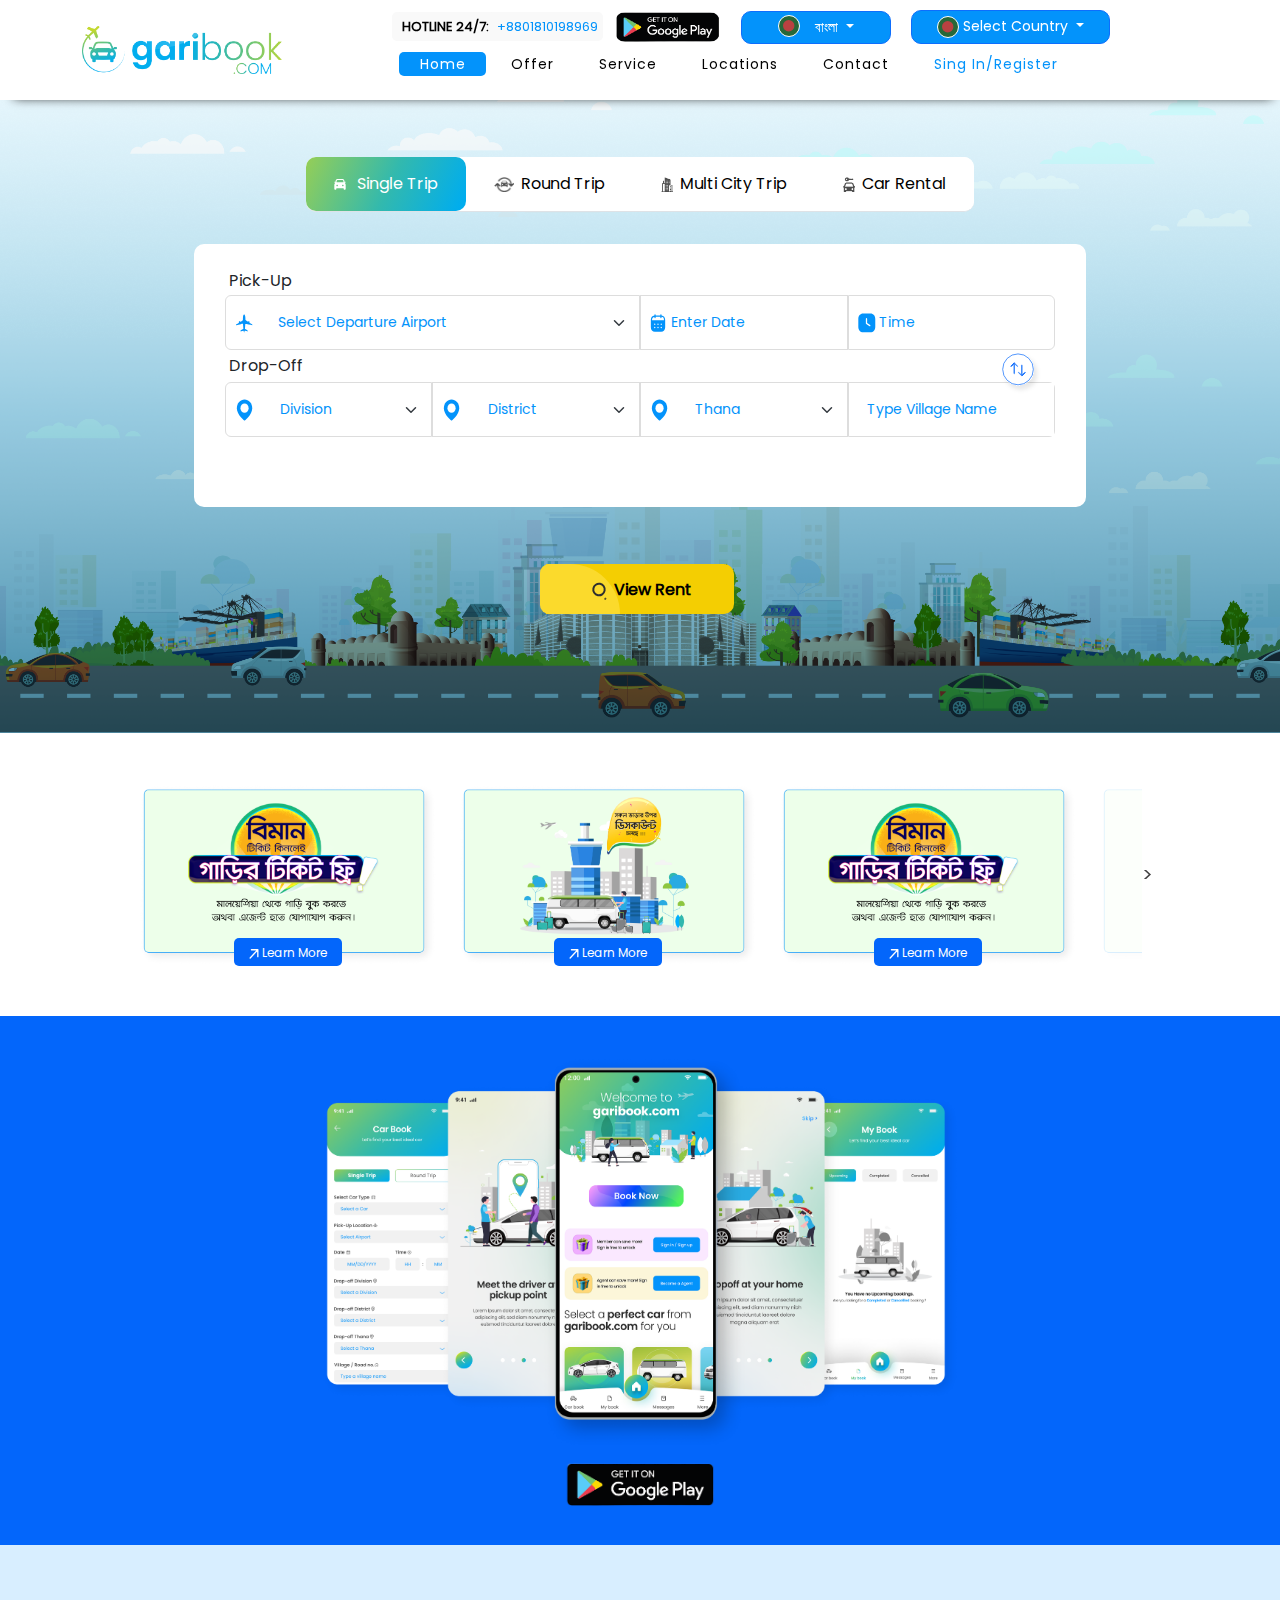
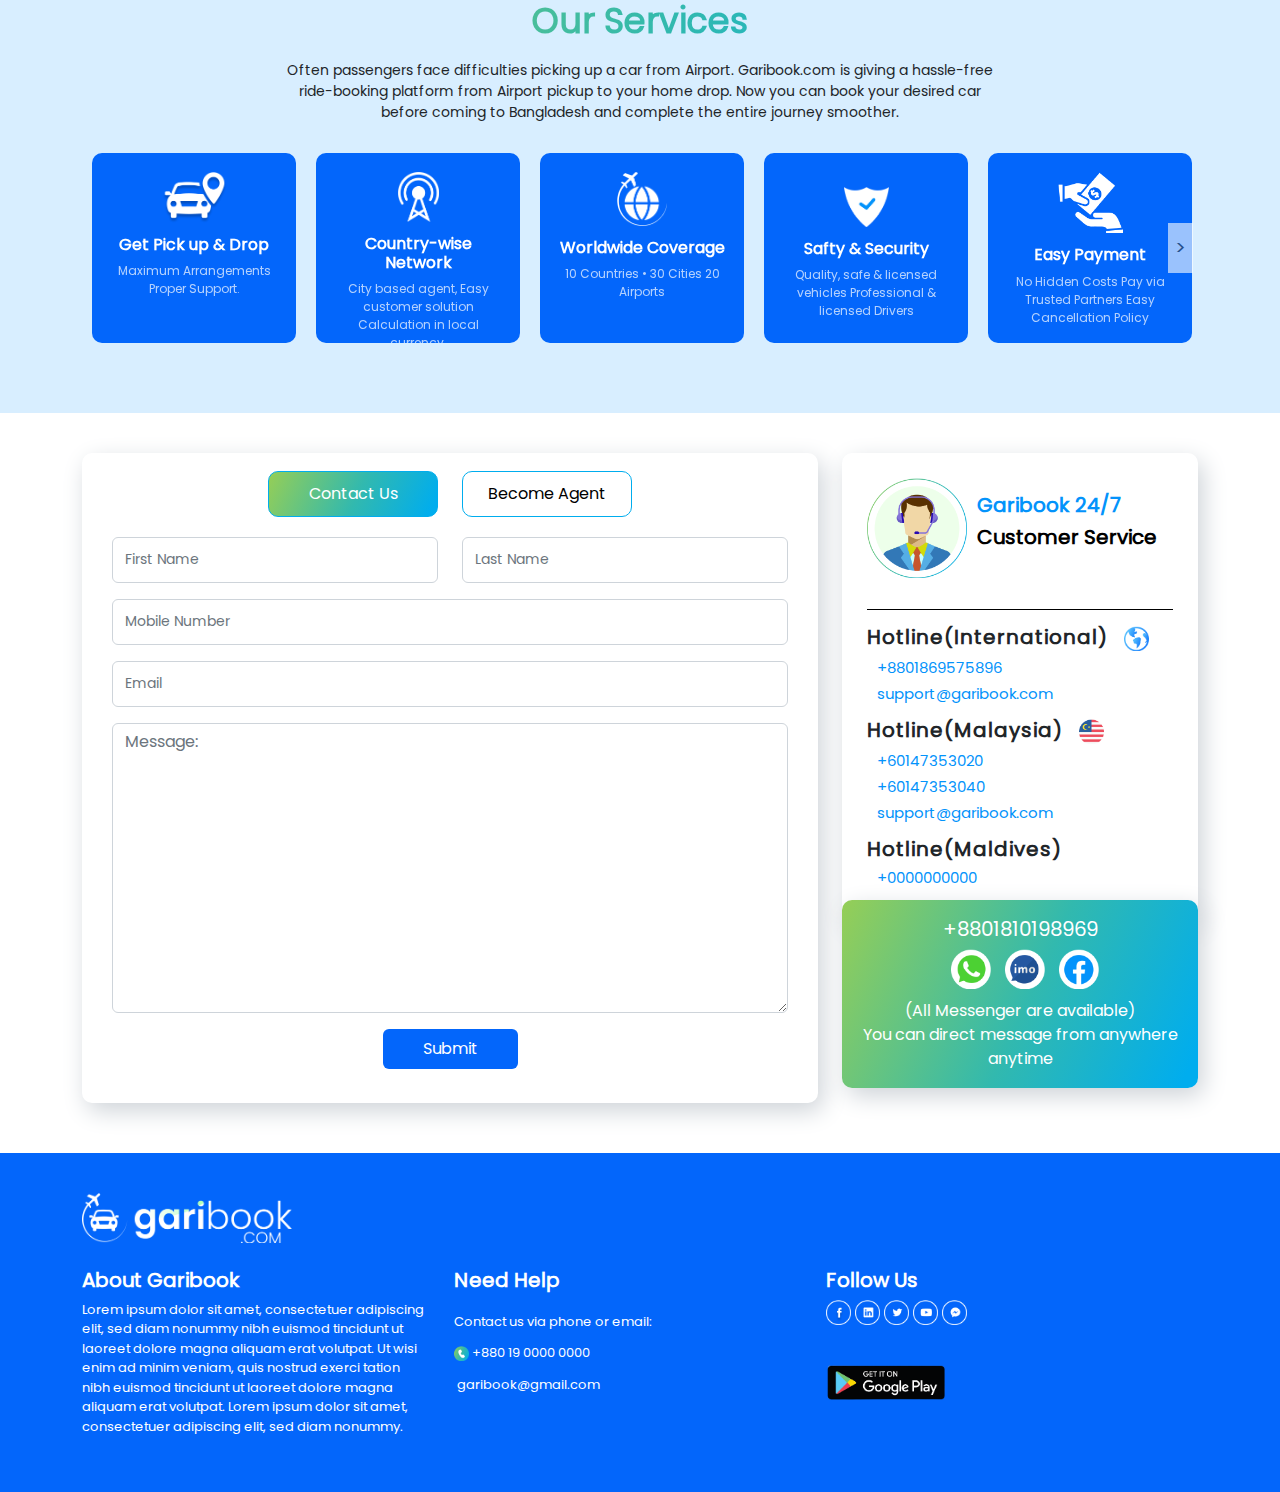
==== commit dda535f4: "done" ====
--- a/index.html
+++ b/index.html
@@ -467,16 +467,17 @@
                                                                   
                                                                   <div class="multi-field" id="multiCityRow">
                                                                         <div class="booking_form_label_option2" id="booking_form_label_option_multi_city">
-                                                                              <div class="multiCityAirportToThanaLabelWrap multiCityAirportToThanaLabelWrap1 labelActive">
-                                                                                    <input type="checkbox" id="multicityAirportToThanaCheck" checked   name="form_home"><label for="multicityAirportToThanaCheck" id="multicityAirportToThanalabel"  style="color: #0393FB;">Airport To Thana</label>
-                                                                              </div>
-                                                                              <div class="multicityThanaToArportLabelWrap multicityThanaToArportLabelWrap1">
-                                                                                    <input type="checkbox" id="multicityThanaToAirportCheck"  class="" name="form_home"><label for="multicityThanaToAirportCheck"  id="multicityThanaToAirportLabel"> Thana To Airport</label>
-                                                                              </div>
+                                                                              <div class="multicityThanaToArportLabelWrap multicityThanaToArportLabelWrap1 labelActive">
+                                                                                    <input type="checkbox" id="multicityThanaToAirportCheck"  class="" name="form_home" checked><label for="multicityThanaToAirportCheck"  id="multicityThanaToAirportLabel"> Thana To Airport</label>
+                                                                              </div>
+                                                                              <div class="multiCityAirportToThanaLabelWrap multiCityAirportToThanaLabelWrap1 ">
+                                                                                    <input type="checkbox" id="multicityAirportToThanaCheck"    name="form_home"><label for="multicityAirportToThanaCheck" id="multicityAirportToThanalabel"  style="color: #0393FB;">Airport To Thana</label>
+                                                                              </div>
+                                                                              
                                                                         </div>
                                                                         <div class="sortingDivMultiCity">
                                                                               <div class="row g-2 mb-4 sort_item_round_trip position-relative" style="margin-top:30px;">
-                                                                                    <div id="multicityAirportToThanaSection" class="multicityAirportToThanaSection" >
+                                                                                    <div id="multicityAirportToThanaSection"  >
                                                                                           <div class="col-md-3 col-sm-6 p-0 m-0 single_trip_form_select" style="border-radius: 6px 0px 0px 6px; ">
                                                                                                 <div class="row">
                                                                                                       <div class="col-md-1" style="margin: auto;padding-left: 22px;">
@@ -546,7 +547,7 @@
                                                                                           </div>
                                                                                     </div>
 
-                                                                                    <div id="multicityThanaToAirportSection" >
+                                                                                    <div id="multicityThanaToAirportSection" class="multicityThanaToAirportSection" >
                                                                                     
                                                                                           <div class="col-md-3 p-0 m-0 single_trip_form_select">
                                                                                                 <div class="row">
@@ -624,18 +625,19 @@
                                                                   </div>
                                                                   <div class="multi-field" id="multiCityRow1">
                                                                         <div class="booking_form_label_option2" id="booking_form_label_option_multi_city1">
-                                                                        <div class="multiCityAirportToThanaLabelWrap multiCityAirportToThanaLabelWrap2 labelActive">
-                                                                                    <input type="checkbox" id="multicityAirportToThanaCheck1" checked   name="form_home"><label for="multicityAirportToThanaCheck1" id="multicityAirportToThanalabel1"  style="color: #0393FB;">Airport To Thana</label>
-                                                                        </div>
-                                                                              <div class="multicityThanaToArportLabelWrap multicityThanaToArportLabelWrap2">
-                                                                                    <input type="checkbox" id="multicityThanaToAirportCheck1"  class="" name="form_home"><label for="multicityThanaToAirportCheck1" id="multicityThanaToAirportLabel1"> Thana To Airport</label>
-                                                                              </div>
+                                                                        <div class="multicityThanaToArportLabelWrap multicityThanaToArportLabelWrap2 labelActive">
+                                                                              <input type="checkbox" id="multicityThanaToAirportCheck1"  class="" name="form_home" checked><label for="multicityThanaToAirportCheck1" id="multicityThanaToAirportLabel1"> Thana To Airport</label>
+                                                                        </div>
+                                                                        <div class="multiCityAirportToThanaLabelWrap multiCityAirportToThanaLabelWrap2 ">
+                                                                                    <input type="checkbox" id="multicityAirportToThanaCheck1"    name="form_home"><label for="multicityAirportToThanaCheck1" id="multicityAirportToThanalabel1"  style="color: #0393FB;">Airport To Thana</label>
+                                                                        </div>
+                                                                              
                                                                         </div>
                                                                         <div class="sortingDivMultiCity">
                                                                         
                                                                               <div class="row g-2 mb-4 sort_item_round_trip position-relative" style="margin-top:30px;">
                                                                                     
-                                                                                    <div id="multicityAirportToThanaSection1" class="multicityAirportToThanaSection1">
+                                                                                    <div id="multicityAirportToThanaSection1" class="">
                                                                                           <div class="col-md-3 col-sm-6 p-0 m-0 single_trip_form_select" style="border-radius: 6px 0px 0px 6px; ">
                                                                                                 <div class="row">
                                                                                                       <div class="col-md-1" style="margin: auto;padding-left: 22px;">
@@ -705,7 +707,7 @@
                                                                                           </div>
                                                                                     </div>
 
-                                                                                    <div id="multicityThanaToAirportSection1">
+                                                                                    <div id="multicityThanaToAirportSection1" class="multicityThanaToAirportSection1">
                                                                                     
                                                                                           <div class="col-md-3 p-0 m-0 single_trip_form_select">
                                                                                                 <div class="row">
@@ -785,18 +787,19 @@
                                                                   </div>
                                                                   <div class="multi-field" id="multiCityRow2">
                                                                         <div class="booking_form_label_option2" id="booking_form_label_option_multi_city2">
-                                                                              <div class="multiCityAirportToThanaLabelWrap multiCityAirportToThanaLabelWrap3 labelActive">
-                                                                                    <input type="checkbox" id="multicityAirportToThanaCheck2" checked   name="form_home"><label for="multicityAirportToThanaCheck2" id="multicityAirportToThanalabel2"  style="color: #0393FB;">Airport To Thana</label>
-                                                                              </div>
-                                                                              <div class="multicityThanaToArportLabelWrap multicityThanaToArportLabelWrap3">
-                                                                                    <input type="checkbox" id="multicityThanaToAirportCheck2"  class="" name="form_home"><label for="multicityThanaToAirportCheck2"  id="multicityThanaToAirportLabel2"> Thana To Airport</label>
-                                                                              </div>
+                                                                              <div class="multicityThanaToArportLabelWrap multicityThanaToArportLabelWrap3 labelActive">
+                                                                                    <input type="checkbox" id="multicityThanaToAirportCheck2" checked  class="" name="form_home"><label for="multicityThanaToAirportCheck2"  id="multicityThanaToAirportLabel2"> Thana To Airport</label>
+                                                                              </div>
+                                                                              <div class="multiCityAirportToThanaLabelWrap multiCityAirportToThanaLabelWrap3 ">
+                                                                                    <input type="checkbox" id="multicityAirportToThanaCheck2"    name="form_home"><label for="multicityAirportToThanaCheck2" id="multicityAirportToThanalabel2"  style="color: #0393FB;">Airport To Thana</label>
+                                                                              </div>
+                                                                              
                                                                         </div>
                                                                         <div class="sortingDivMultiCity">
                                                                         
                                                                               <div class="row g-2 mb-4 sort_item_round_trip position-relative" style="margin-top:30px;">
                                                                                     
-                                                                                    <div id="multicityAirportToThanaSection2" class="multicityAirportToThanaSection2">
+                                                                                    <div id="multicityAirportToThanaSection2">
                                                                                           <div class="col-md-3 col-sm-6 p-0 m-0 single_trip_form_select" style="border-radius: 6px 0px 0px 6px; ">
                                                                                                 <div class="row">
                                                                                                       <div class="col-md-1" style="margin: auto;padding-left: 22px;">
@@ -866,7 +869,7 @@
                                                                                           </div>
                                                                                     </div>
 
-                                                                                    <div id="multicityThanaToAirportSection2">
+                                                                                    <div id="multicityThanaToAirportSection2" class="multicityThanaToAirportSection2">
                                                                                     
                                                                                           <div class="col-md-3 p-0 m-0 single_trip_form_select">
                                                                                                 <div class="row">
@@ -946,18 +949,19 @@
                                                                   </div>
                                                                   <div class="multi-field" id="multiCityRow3">
                                                                         <div class="booking_form_label_option2" id="booking_form_label_option_multi_city3">
-                                                                              <div class="multiCityAirportToThanaLabelWrap multiCityAirportToThanaLabelWrap4 labelActive">
-                                                                                    <input type="checkbox" id="multicityAirportToThanaCheck3" checked   name="form_home"><label for="multicityAirportToThanaCheck3" id="multicityAirportToThanalabel3"  style="color: #0393FB;">Airport To Thana</label>
-                                                                              </div>
-                                                                              <div class="multicityThanaToArportLabelWrap multicityThanaToArportLabelWrap4">
-                                                                                    <input type="checkbox" id="multicityThanaToAirportCheck3"  class="" name="form_home"><label for="multicityThanaToAirportCheck3"  id="multicityThanaToAirportLabel3"> Thana To Airport</label>
-                                                                              </div>
+                                                                              <div class="multicityThanaToArportLabelWrap multicityThanaToArportLabelWrap4 labelActive">
+                                                                                    <input type="checkbox" id="multicityThanaToAirportCheck3" checked class="" name="form_home"><label for="multicityThanaToAirportCheck3"  id="multicityThanaToAirportLabel3"> Thana To Airport</label>
+                                                                              </div>
+                                                                              <div class="multiCityAirportToThanaLabelWrap multiCityAirportToThanaLabelWrap4 ">
+                                                                                    <input type="checkbox" id="multicityAirportToThanaCheck3"    name="form_home"><label for="multicityAirportToThanaCheck3" id="multicityAirportToThanalabel3"  style="color: #0393FB;">Airport To Thana</label>
+                                                                              </div>
+                                                                              
                                                                         </div>
                                                                         <div class="sortingDivMultiCity">
                                                                         
                                                                               <div class="row g-2 mb-4 sort_item_round_trip position-relative" style="margin-top:30px;">
                                                                                     
-                                                                                    <div id="multicityAirportToThanaSection3" class="multicityAirportToThanaSection3">
+                                                                                    <div id="multicityAirportToThanaSection3" >
                                                                                           <div class="col-md-3 col-sm-6 p-0 m-0 single_trip_form_select" style="border-radius: 6px 0px 0px 6px; ">
                                                                                                 <div class="row">
                                                                                                       <div class="col-md-1" style="margin: auto;padding-left: 22px;">
@@ -1027,7 +1031,7 @@
                                                                                           </div>
                                                                                     </div>
 
-                                                                                    <div id="multicityThanaToAirportSection3" >
+                                                                                    <div id="multicityThanaToAirportSection3" class="multicityThanaToAirportSection3">
                                                                                     
                                                                                           <div class="col-md-3 p-0 m-0 single_trip_form_select">
                                                                                                 <div class="row">
@@ -1107,18 +1111,19 @@
                                                                   </div>
                                                                   <div class="multi-field" id="multiCityRow4">
                                                                         <div class="booking_form_label_option2" id="booking_form_label_option_multi_city4">
-                                                                              <div class="multiCityAirportToThanaLabelWrap multiCityAirportToThanaLabelWrap5 labelActive">
-                                                                                    <input type="checkbox" id="multicityAirportToThanaCheck4" checked   name="form_home"><label for="multicityAirportToThanaCheck4" id="multicityAirportToThanalabel4"  style="color: #0393FB;">Airport To Thana</label>
-                                                                              </div>
-                                                                              <div class="multicityThanaToArportLabelWrap multicityThanaToArportLabelWrap5">
-                                                                                    <input type="checkbox" id="multicityThanaToAirportCheck4"  class="" name="form_home"><label for="multicityThanaToAirportCheck4"  id="multicityThanaToAirportLabel4"> Thana To Airport</label>
-                                                                              </div>
+                                                                              <div class="multicityThanaToArportLabelWrap multicityThanaToArportLabelWrap5 labelActive">
+                                                                                    <input type="checkbox" id="multicityThanaToAirportCheck4" checked  class="" name="form_home"><label for="multicityThanaToAirportCheck4"  id="multicityThanaToAirportLabel4"> Thana To Airport</label>
+                                                                              </div>
+                                                                              <div class="multiCityAirportToThanaLabelWrap multiCityAirportToThanaLabelWrap5 ">
+                                                                                    <input type="checkbox" id="multicityAirportToThanaCheck4"    name="form_home"><label for="multicityAirportToThanaCheck4" id="multicityAirportToThanalabel4"  style="color: #0393FB;">Airport To Thana</label>
+                                                                              </div>
+                                                                              
                                                                         </div>
                                                                         <div class="sortingDivMultiCity">
                                                                         
                                                                               <div class="row g-2 mb-4 sort_item_round_trip position-relative" style="margin-top:30px;">
                                                                                     
-                                                                                    <div id="multicityAirportToThanaSection4" class="multicityAirportToThanaSection4">
+                                                                                    <div id="multicityAirportToThanaSection4" >
                                                                                           <div class="col-md-3 col-sm-6 p-0 m-0 single_trip_form_select" style="border-radius: 6px 0px 0px 6px; ">
                                                                                                 <div class="row">
                                                                                                       <div class="col-md-1" style="margin: auto;padding-left: 22px;">
@@ -1188,7 +1193,7 @@
                                                                                           </div>
                                                                                     </div>
 
-                                                                                    <div id="multicityThanaToAirportSection4">
+                                                                                    <div id="multicityThanaToAirportSection4" class="multicityThanaToAirportSection4">
                                                                                     
                                                                                           <div class="col-md-3 p-0 m-0 single_trip_form_select">
                                                                                                 <div class="row">
@@ -1611,7 +1616,7 @@
                                                                   </select>
                                                             </div>
                                                             <div class="col-md-12 mb-3">
-                                                                  <input accept="image/*" onchange="loadFile(event)" type="file" class="form-control email text-field" value="" name="doc" placeholder="Document(Passport). * :" required="" autocomplete="off">
+                                                                  <input accept="image/*"   type="file" class="form-control fileInpputContactForm text-field" value="" name="doc" placeholder="Document(Passport). * :" required="" autocomplete="off">
                                                             </div>
                                                            
                                                             
--- a/assets/css/style.css
+++ b/assets/css/style.css
@@ -576,7 +576,7 @@
 }
 div#services {
     background: #D8EEFF;
-    padding: 0px 0px 40px 0px;
+    padding: 25px 0px 70px 0px;
 }
 
 .section_title h4 {
@@ -728,15 +728,15 @@
     /* padding: 10px 20px; */
     background: #f9f9f9;
     border: solid 1px #0393fb;
-    border-radius: 10px 0px 0px 10px;
+    border-radius: 0px 10px 10px 0px;
 }
 
 .multicityThanaToArportLabelWrap {
     /* padding: 10px 20px; */
     background: #f9f9f9;
     border: solid 1px #0393fb;
-    border-left: none;
-    border-radius: 0px 10px 10px 0px;
+    border-right: none;
+    border-radius: 10px 0px 0px 10px;
 }
 .services_box_ico.services_box_ico4 img {
     width: 45px !important;
@@ -751,20 +751,21 @@
 }
 /* Contact */
 #contact{
-    background: #E5F2FC;
+    background: #ffffff;
     padding: 30px 0px;
 }
 .contatctFormTabButtonWrap {
     margin: auto;
     text-align: center;
-    margin-bottom: 30px;
+    margin-bottom: 20px;
 }
 
 .contactFormWrap {
     background: #fff;
-    padding: 30px;
+    padding: 18px 30px;
     border-radius: 10px;
     margin-top: 10px;
+    box-shadow: 5px 8px 25px #CED3D8;
 }
 
 button.contactUsButton {
@@ -795,6 +796,7 @@
     padding: 25px;
     border-radius: 10px;
     margin-top: 10px;
+    box-shadow: 5px 8px 25px #CED3D8;
 }
 .hotlineHeaderImage img {
     width: 100px;
@@ -844,6 +846,7 @@
     color: #fff;
     text-align: center;
     margin-top: -20px;
+    box-shadow: 5px 8px 25px #CED3D8;
 }
 .contactFormFooterWrap h4 {
     font-size: 20px;
@@ -855,11 +858,9 @@
 .contactFormFooteinfo {
     margin-top: 10px;
 }
-.ContactSubmutButtonWrap{
-    padding-top: 25px;
-}
+.ContactSubmutButtonWrap{padding-top: 0;}
 .contact_form_wrap textarea {
-    height: 255px;
+    height: 290px;
 }
 
 /* Footer */
@@ -2112,4 +2113,8 @@
 {
     opacity: .25;
     display: block;
-} */+} */
+
+input.form-control.fileInpputContactForm.text-field {
+    line-height: 2.5;
+}--- a/assets/css/responsive.css
+++ b/assets/css/responsive.css
@@ -1083,15 +1083,15 @@
         /* padding: 10px 4px; */
         background: #f9f9f9;
         border: solid 1px #0393fb;
-        border-left: none;
+        border-right: none;
         width: 50%;
-        border-radius: 0px 10px 10px 0px;
+        border-radius: 10px 0px 0px 10px;
     }
     .multiCityAirportToThanaLabelWrap {
         /* padding: 10px 4px; */
         background: #f9f9f9;
         border: solid 1px #0393fb;
-        border-radius: 10px 0px 0px 10px;
+        border-radius: 0px 10px 10px 0px;
         width: 50%;
     }
     .d_mobile_none{
@@ -1868,16 +1868,194 @@
         /* padding: 8px 2px; */
         background: #f9f9f9;
         border: solid 1px #0393fb;
-        border-left: none;
-        border-radius: 0px 10px 10px 0px;
+        border-right: none;
+        border-radius: 10px 0px 0px 10px;
     }
     .multiCityAirportToThanaLabelWrap {
         /* padding: 8px 2px; */
         background: #f9f9f9;
         border: solid 1px #0393fb;
-        border-radius: 10px 0px 0px 10px;
+        border-radius: 0px 10px 10px 0px;
     }
     button.becomeAgentButton {
+        padding: 2px;
+        background: #fff;
+        border-radius: 10px;
+        color: #000;
+        font-size: 12px;
+        height: 46px;
+        width: 100px;
+        border: solid 1px rgba(0, 173, 238, 1);
+    }
+    button.contactUsButton {
+        padding: 2px;
+        background: #fff;
+        border-radius: 10px;
+        color: #000;
+        font-size: 12px;
+        height: 46px;
+        width: 100px;
+        border: solid 1px rgba(0, 173, 238, 1);
+    }
+    .services_box_description p {
+        font-size: 10px;
+        color: #ffffff;
+        font-weight: 100;
+        opacity: 0.7;
+    }
+    .services_box_description h4 {
+        font-size: 12px;
+        color: #fff;
+        font-weight: 700;
+        padding-top: 8px;
+    }
+    ul.PackageList li {
+        display: inline-block;
+        padding: 10px 5px;
+        background: #fff;
+        border: solid 1px #ddd;
+        margin-left: -5px;
+        width: 33%;
+        text-align: center;
+        cursor: pointer;
+    }
+    #stepSection .wizard .nav-tabs > li > a i {
+        color: #00000052;
+        position: absolute;
+        top: 35px;
+        width: 50px !important;
+        left: -10px;
+        font-size: 10px;
+        text-align: center;
+    }
+    ul.otherBookingdateList li {
+        padding: 3px;
+        background: #fff;
+        border: solid 1px #ddd;
+        text-align: center;
+        border-radius: 6px;
+        font-size: 10px;
+    }
+    .bookingFormDetailsCarDescription span {
+        display: block;
+        width: 63%;
+        float: left;
+        overflow: hidden;
+        font-size: 9px;
+    }
+    .nextAndPreviousButtonWrap button {
+        border: solid 2px #0366FB !important;
+        padding: 8px 10px;
+        font-size: 11px;
+        width: 131px;
+    }
+     .CarRentalMobileView2, .CarRentalMobileView3 {
+      padding: 4px 2px;
+  }
+  .booking_form_label_option2 label {
+    font-weight: 700;
+    padding: 10px 10px;
+  }
+  @-moz-document url-prefix() {
+    #stepSection .wizard .nav-tabs > li > a i {
+      color: #00000052;
+      position: absolute;
+      top: 50px;
+      width: 50px !important;
+      left: -10px;
+      font-size: 10px;
+      text-align: center;
+    }
+  }
+  .passengerDetailsFormWrap .form-check-label img {
+    width: 50px;
+    height: 40px;
+    object-fit: contain;
+    border: solid 1px #ddd;
+    padding: 4px 3px;
+    border-radius: 6px;
+    margin-bottom: 5px;
+  }
+  img.payment_check_mark {
+    width: 10px;
+    position: absolute;
+    top: -3px;
+    right: -3px;
+  }
+    
+  
+}
+@media(max-width: 320px){
+  .header_icon_wrap img {
+        width: 100px;
+      }
+  #header .col-md-3.col-sm-6 {
+  width: 37%;
+   overflow: hidden;
+  }
+  li.nav-item.booking_form_active button {
+        border: none;
+        padding: 15px 5px;
+        background: #fff;
+        border-radius: 10px;
+        width: 66px;
+        height: 90px;
+        line-height: 20px;
+        font-size: 11px;
+  }
+  #booking_form_label_option label {
+        margin-right: 7px;
+        font-weight: 500;
+        font-size: 9px;
+      }
+      div#multiCityRow .single_trip_form_select .col-md-10 {
+        width: 76%;
+    }
+    label#AddMultiCityRow {
+        position: absolute;
+        top: 125px;
+        text-align: right;
+        cursor: pointer;
+        display: inline;
+        width: 85%;
+        right: 0;
+    }
+    .booking_form_label_option2 label {
+        margin-right: 0;
+        font-weight: 700;
+        font-size: 10px !important;
+    }
+    div#offer img {
+        width: 225px;
+    }
+    .passengerDetailsFormWrap .form-check-label img {
+      width: 47px;
+      height: 32px;
+      object-fit: contain;
+      border: solid 1px #ddd;
+      padding: 1px 3px;
+      border-radius: 6px;
+      margin-bottom: 5px;
+  }
+  .passengerDetailsFormWrap .form-check-section {
+    display: inline-block;
+    position: relative;
+    margin-right: 1px;
+  }
+  div#PassengerDetails input, #PassengerDetails input select {
+    height: 32px;
+  }
+  .contactFormWrap input, .contactFormWrap input select {
+    height: 32px;
+  }
+  .couponSubmitButton {
+    background: #32B9AE !important;
+    border: none  !important;
+    color: #fff  !important;
+    text-transform: uppercase;
+    height: 32px;
+  }
+   button.becomeAgentButton {
         padding: 2px;
         background: #fff;
         border-radius: 10px;
@@ -1897,163 +2075,8 @@
         width: 100px;
         border: solid 1px rgba(0, 173, 238, 1);
     }
-    .services_box_description p {
-        font-size: 10px;
-        color: #ffffff;
-        font-weight: 100;
-        opacity: 0.7;
-    }
-    .services_box_description h4 {
-        font-size: 12px;
-        color: #fff;
-        font-weight: 700;
-        padding-top: 8px;
-    }
-    ul.PackageList li {
-        display: inline-block;
-        padding: 10px 5px;
-        background: #fff;
-        border: solid 1px #ddd;
-        margin-left: -5px;
-        width: 33%;
-        text-align: center;
-        cursor: pointer;
-    }
-    #stepSection .wizard .nav-tabs > li > a i {
-        color: #00000052;
-        position: absolute;
-        top: 35px;
-        width: 50px !important;
-        left: -10px;
-        font-size: 10px;
-        text-align: center;
-    }
-    ul.otherBookingdateList li {
-        padding: 3px;
-        background: #fff;
-        border: solid 1px #ddd;
-        text-align: center;
-        border-radius: 6px;
-        font-size: 10px;
-    }
-    .bookingFormDetailsCarDescription span {
-        display: block;
-        width: 63%;
-        float: left;
-        overflow: hidden;
-        font-size: 9px;
-    }
-    .nextAndPreviousButtonWrap button {
-        border: solid 2px #0366FB !important;
-        padding: 8px 10px;
-        font-size: 11px;
-        width: 131px;
-    }
-     .CarRentalMobileView2, .CarRentalMobileView3 {
-      padding: 4px 2px;
-  }
-  .booking_form_label_option2 label {
-    font-weight: 700;
-    padding: 10px 10px;
-  }
-  @-moz-document url-prefix() {
-    #stepSection .wizard .nav-tabs > li > a i {
-      color: #00000052;
-      position: absolute;
-      top: 50px;
-      width: 50px !important;
-      left: -10px;
-      font-size: 10px;
-      text-align: center;
-    }
-  }
-  .passengerDetailsFormWrap .form-check-label img {
-    width: 50px;
-    height: 40px;
-    object-fit: contain;
-    border: solid 1px #ddd;
-    padding: 4px 3px;
-    border-radius: 6px;
-    margin-bottom: 5px;
-  }
-  img.payment_check_mark {
-    width: 10px;
-    position: absolute;
-    top: -3px;
-    right: -3px;
-  }
-    
-  
-}
-@media(max-width: 320px){
-  .header_icon_wrap img {
-        width: 100px;
-      }
-  #header .col-md-3.col-sm-6 {
-  width: 37%;
-   overflow: hidden;
-  }
-  li.nav-item.booking_form_active button {
-        border: none;
-        padding: 15px 5px;
-        background: #fff;
-        border-radius: 10px;
-        width: 66px;
-        height: 90px;
-        line-height: 20px;
-        font-size: 11px;
-  }
-  #booking_form_label_option label {
-        margin-right: 7px;
-        font-weight: 500;
-        font-size: 9px;
-      }
-      div#multiCityRow .single_trip_form_select .col-md-10 {
-        width: 76%;
-    }
-    label#AddMultiCityRow {
-        position: absolute;
-        top: 125px;
-        text-align: right;
-        cursor: pointer;
-        display: inline;
-        width: 85%;
-        right: 0;
-    }
-    .booking_form_label_option2 label {
-        margin-right: 0;
-        font-weight: 700;
-        font-size: 10px !important;
-    }
-    div#offer img {
-        width: 225px;
-    }
-    .passengerDetailsFormWrap .form-check-label img {
-      width: 47px;
-      height: 32px;
-      object-fit: contain;
-      border: solid 1px #ddd;
-      padding: 1px 3px;
-      border-radius: 6px;
-      margin-bottom: 5px;
-  }
-  .passengerDetailsFormWrap .form-check-section {
-    display: inline-block;
-    position: relative;
-    margin-right: 1px;
-  }
-  div#PassengerDetails input, #PassengerDetails input select {
-    height: 32px;
-  }
-  .contactFormWrap input, .contactFormWrap input select {
-    height: 32px;
-  }
-  .couponSubmitButton {
-    background: #32B9AE !important;
-    border: none  !important;
-    color: #fff  !important;
-    text-transform: uppercase;
-    height: 32px;
+    input.form-control.fileInpputContactForm.text-field {
+      line-height: 1.5;
   }
 }
 
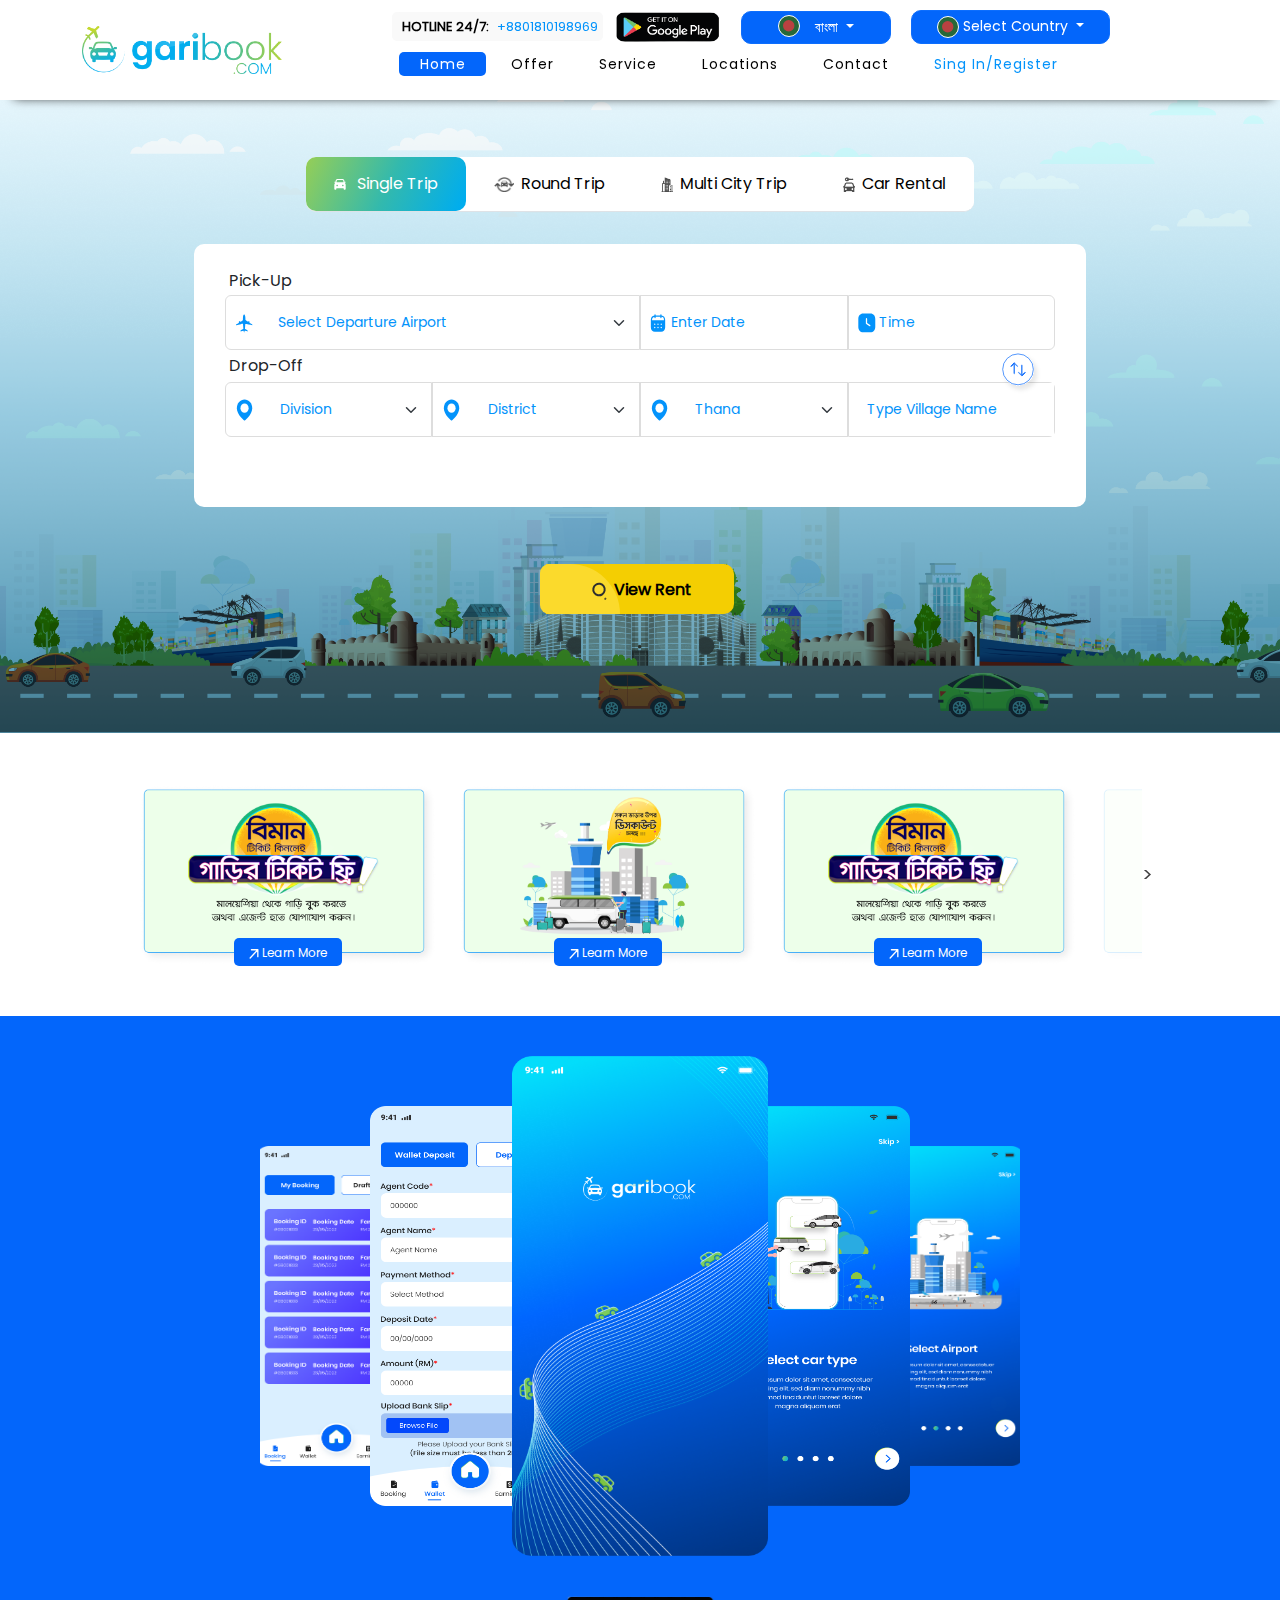
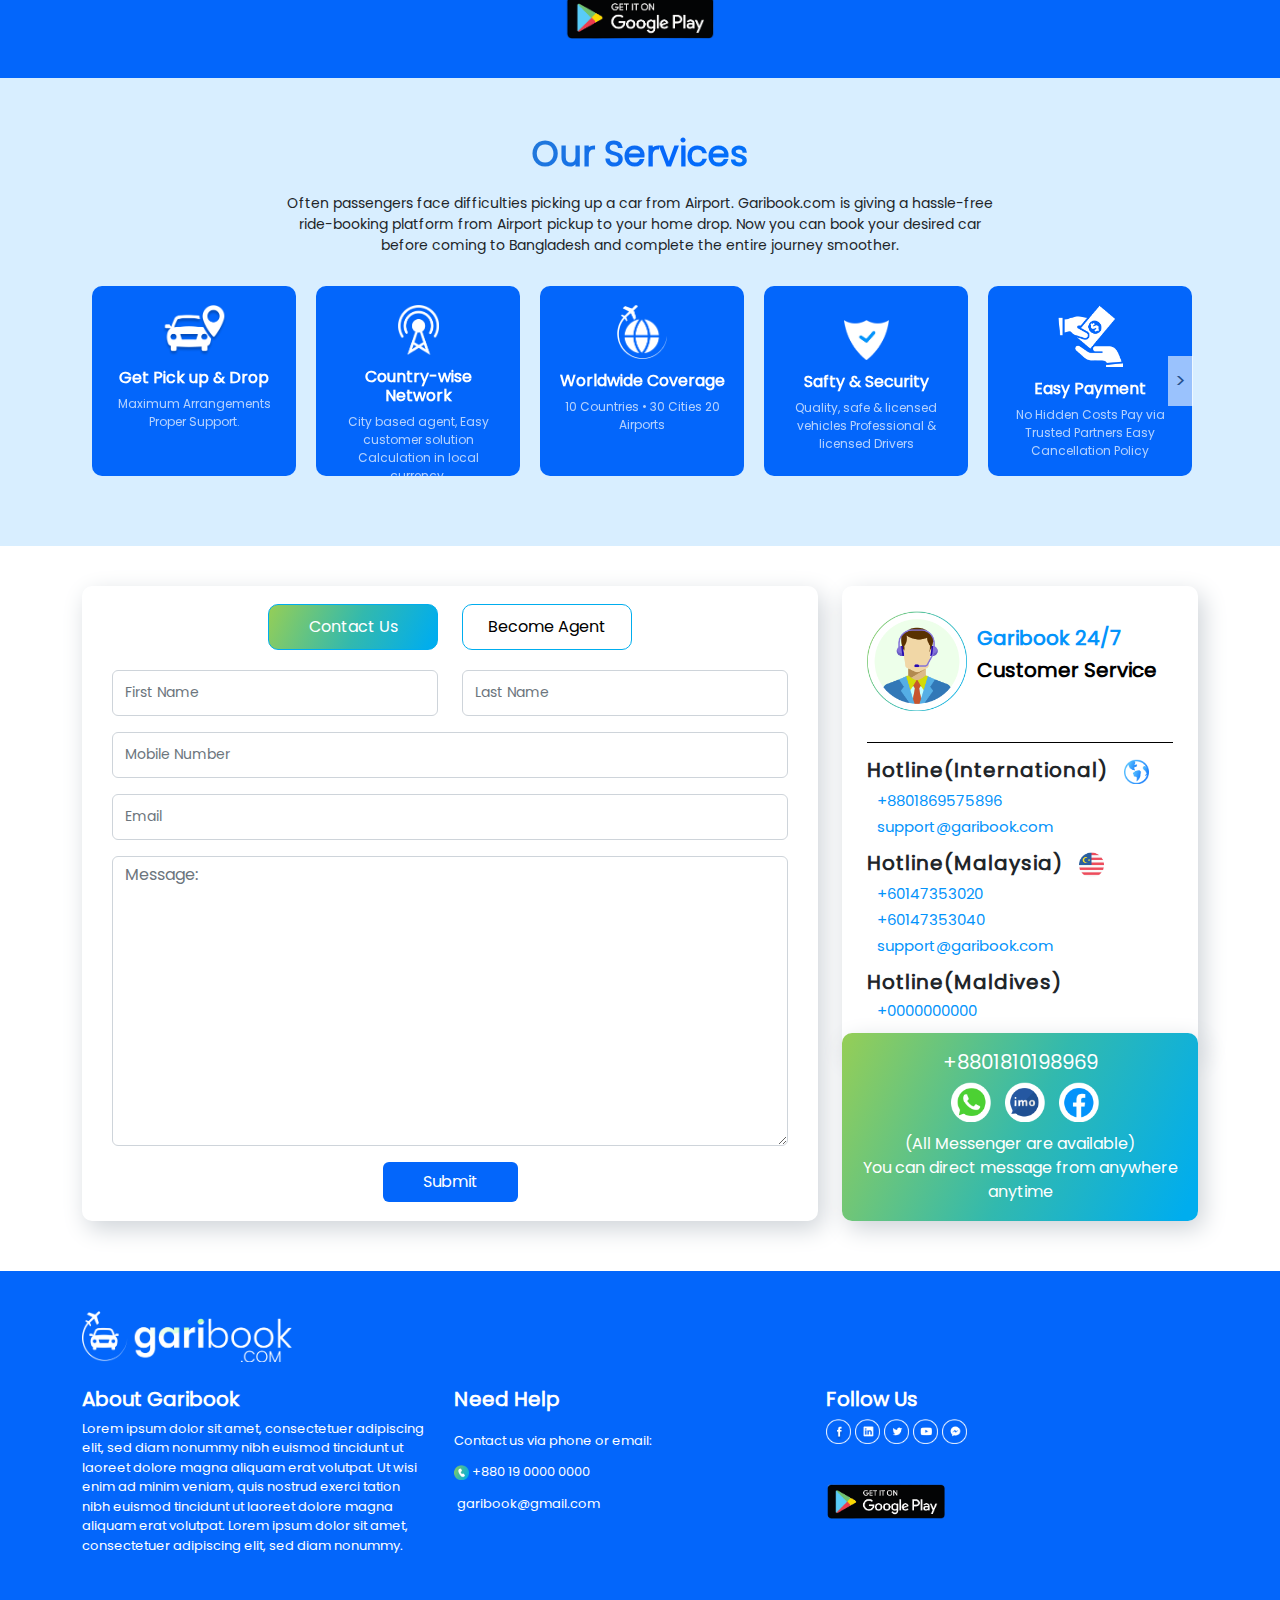
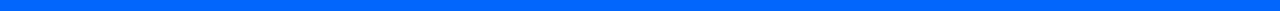
==== commit 54c9a841: "side add" ====
--- a/index.html
+++ b/index.html
@@ -1,5 +1,6 @@
 <!DOCTYPE html>
 <html lang="en">
+
 <head>
       <meta charset="UTF-8">
       <meta http-equiv="X-UA-Compatible" content="IE=edge">
@@ -20,7 +21,10 @@
       <!-- Slick Slider -->
       <link rel="stylesheet" type="text/css" href="assets/plugin/slick/slick.css">
       <link rel="stylesheet" type="text/css" href="assets/plugin/slick/slick-theme.css">
+      <link rel="stylesheet" type="text/css" href="assets/plugin/3dslide/carousel.css">
+
 </head>
+
 <body id="home">
       <!-- Header Code -->
       <div class="mobile_view_aps_download dispaly-none ">
@@ -29,7 +33,7 @@
                         <div class="col-md-12">
                               <a href="#">
                                     <span>Download Garibook New App</span>
-                                    <img src="assets/image/icon/google_play.png" class="app_store_icon" alt=""> 
+                                    <img src="assets/image/icon/google_play.png" class="app_store_icon" alt="">
                               </a>
                         </div>
                   </div>
@@ -38,7 +42,7 @@
       <header id="header">
             <div class="container">
                   <nav>
-                        <div class="row">            
+                        <div class="row">
                               <div class="col-md-3 col-sm-6">
                                     <div class="header_icon_wrap">
                                           <img src="assets/image/icon/logo.png" alt="">
@@ -47,35 +51,42 @@
                               <div class="col-md-9 col-sm-6">
                                     <div class="top_nav_wrap">
                                           <div class="nav_hotline display_inline_block">
-                                                <span class="default_color"><span style="font-weight: 600;color: #000;">HOTLINE 24/7:</span> +8801810198969</span>
+                                                <span class="default_color"><span
+                                                            style="font-weight: 600;color: #000;">HOTLINE 24/7:</span>
+                                                      +8801810198969</span>
                                           </div>
                                           <div class="nav_apps_download display_inline_block">
                                                 <a href="#">
-                                                      <img src="assets/image/icon/google_play.png"
-                                                </a>
-                                          </div>
-                                          <div class="nav_select_language display_inline_block">
-                                                <div class="dropdown">
-                                                      <button class="btn btn-primary btn-sm dropdown-toggle" type="button" id="dropdownMenuButton2" data-bs-toggle="dropdown" aria-expanded="false">
-                                                      <img src="assets/image/icon/banglaicon.svg"> বাংলা
-                                                      </button>
-                                                      <ul class="dropdown-menu dropdown-menu-light text-center" aria-labelledby="dropdownMenuButton2">
-                                                        <li><a class="dropdown-item active" href="#">বাংলা</a></li>
-                                                        <li><a class="dropdown-item" href="#">English</a></li>
-                                                        
-                                                      </ul>
-                                                </div>
+                                                      <img src="assets/image/icon/google_play.png" </a> </div> <div
+                                                            class="nav_select_language display_inline_block">
+                                                      <div class="dropdown">
+                                                            <button class="btn btn-primary btn-sm dropdown-toggle"
+                                                                  type="button" id="dropdownMenuButton2"
+                                                                  data-bs-toggle="dropdown" aria-expanded="false">
+                                                                  <img src="assets/image/icon/banglaicon.svg"> বাংলা
+                                                            </button>
+                                                            <ul class="dropdown-menu dropdown-menu-light text-center"
+                                                                  aria-labelledby="dropdownMenuButton2">
+                                                                  <li><a class="dropdown-item active" href="#">বাংলা</a>
+                                                                  </li>
+                                                                  <li><a class="dropdown-item" href="#">English</a></li>
+
+                                                            </ul>
+                                                      </div>
                                           </div>
                                           <div class="nav_select_country  text-light display_inline_block">
                                                 <div class="dropdown">
-                                                      <button class="btn btn-primary btn-sm dropdown-toggle" type="button" id="dropdownMenuButton2" data-bs-toggle="dropdown" aria-expanded="false">
-                                                      <img src="assets/image/icon/banglaicon.svg"> 
-                                                       Select Country
+                                                      <button class="btn btn-primary btn-sm dropdown-toggle"
+                                                            type="button" id="dropdownMenuButton2"
+                                                            data-bs-toggle="dropdown" aria-expanded="false">
+                                                            <img src="assets/image/icon/banglaicon.svg">
+                                                            Select Country
                                                       </button>
-                                                      <ul class="dropdown-menu dropdown-menu-light text-center" aria-labelledby="dropdownMenuButton2">
-                                                        <li><a class="dropdown-item active" href="#">US</a></li>
-                                                        <li><a class="dropdown-item" href="#">UK</a></li>
-                                                        
+                                                      <ul class="dropdown-menu dropdown-menu-light text-center"
+                                                            aria-labelledby="dropdownMenuButton2">
+                                                            <li><a class="dropdown-item active" href="#">US</a></li>
+                                                            <li><a class="dropdown-item" href="#">UK</a></li>
+
                                                       </ul>
                                                 </div>
                                           </div>
@@ -83,12 +94,16 @@
                                     <div class="main_nav">
                                           <div id="menu_active" class="main_nav_wrap">
                                                 <ul class="display_inline_block">
-                                                      <li  class="display_inline_block active_menu"><a href="#home">Home</a></li>
-                                                      <li  class="display_inline_block"><a href="#offer">Offer</a></li>
-                                                      <li  class="display_inline_block"><a href="#services">Service</a></li>
-                                                      <li  class="display_inline_block"><a href="#">Locations</a></li>
-                                                      <li  class="display_inline_block"><a href="#contact">Contact</a></li>
-                                                      <li  class="display_inline_block"><a class="default_color" href="#">Sing In/Register</a></li>
+                                                      <li class="display_inline_block active_menu"><a
+                                                                  href="#home">Home</a></li>
+                                                      <li class="display_inline_block"><a href="#offer">Offer</a></li>
+                                                      <li class="display_inline_block"><a href="#services">Service</a>
+                                                      </li>
+                                                      <li class="display_inline_block"><a href="#">Locations</a></li>
+                                                      <li class="display_inline_block"><a href="#contact">Contact</a>
+                                                      </li>
+                                                      <li class="display_inline_block"><a class="default_color"
+                                                                  href="#">Sing In/Register</a></li>
                                                 </ul>
                                           </div>
                                     </div>
@@ -97,7 +112,7 @@
                   </nav>
             </div>
       </header>
-      
+
       <section id="booking_form">
             <div class="booking_form_banner" style="background-image: url('assets/image/booking_form_banner.png');">
                   <div class="container">
@@ -105,50 +120,87 @@
                               <div class="booking_form-select_tab">
                                     <ul class="nav booking_nav_tabs nav-tabs" id="booking_form_tab" role="tablist">
                                           <li class="nav-item booking_form_active singleTripTab" role="presentation">
-                                            <button class="active booking_form_active" id="single-trip-tab" data-bs-toggle="tab" data-bs-target="#single-trip" type="button" role="tab" aria-controls="single-trip" aria-selected="true">
-                                                <div class="slide"></div>  
-                                                <img src="assets/image/icon/car.svg"><img class="booking_form_active_img_active" src="assets/image/icon/carActive.svg"> Single Trip</button>
+                                                <button class="active booking_form_active" id="single-trip-tab"
+                                                      data-bs-toggle="tab" data-bs-target="#single-trip" type="button"
+                                                      role="tab" aria-controls="single-trip" aria-selected="true">
+                                                      <div class="slide"></div>
+                                                      <img src="assets/image/icon/car.svg"><img
+                                                            class="booking_form_active_img_active"
+                                                            src="assets/image/icon/carActive.svg"> Single Trip
+                                                </button>
                                           </li>
                                           <li class="nav-item booking_form_active RoundTripTab" role="presentation">
-                                            <button class="" id="round-trip-tab" data-bs-toggle="tab" data-bs-target="#round-trip" type="button" role="tab" aria-controls="round-trip" aria-selected="false">
-                                                <div class="slide"></div>  
-                                                <img src="assets/image/icon/round_trip_icon.png"style="width: 20px;"><img class="booking_form_active_img_active" src="assets/image/icon/round_trip_iconActive.svg"style="width: 20px;">Round Trip</button>
+                                                <button class="" id="round-trip-tab" data-bs-toggle="tab"
+                                                      data-bs-target="#round-trip" type="button" role="tab"
+                                                      aria-controls="round-trip" aria-selected="false">
+                                                      <div class="slide"></div>
+                                                      <img src="assets/image/icon/round_trip_icon.png"
+                                                            style="width: 20px;"><img
+                                                            class="booking_form_active_img_active"
+                                                            src="assets/image/icon/round_trip_iconActive.svg"
+                                                            style="width: 20px;">Round Trip
+                                                </button>
                                           </li>
                                           <li class="nav-item booking_form_active MultiCityTab" role="presentation">
-                                            <button class="" id="multi-city-trip-tab" data-bs-toggle="tab" data-bs-target="#multi-city-trip" type="button" role="tab" aria-controls="multi-city-trip" aria-selected="false">
-                                                <div class="slide"></div>  
-                                                <img src="assets/image/icon/multi_city_icon.png"><img class="booking_form_active_img_active" src="assets/image/icon/multi_city_iconActive.svg">Multi City Trip</button>
+                                                <button class="" id="multi-city-trip-tab" data-bs-toggle="tab"
+                                                      data-bs-target="#multi-city-trip" type="button" role="tab"
+                                                      aria-controls="multi-city-trip" aria-selected="false">
+                                                      <div class="slide"></div>
+                                                      <img src="assets/image/icon/multi_city_icon.png"><img
+                                                            class="booking_form_active_img_active"
+                                                            src="assets/image/icon/multi_city_iconActive.svg">Multi City
+                                                      Trip
+                                                </button>
                                           </li>
                                           <li class="nav-item booking_form_active CarRentalTab" role="presentation">
-                                                <button class="" id="car-rental-tab" data-bs-toggle="tab" data-bs-target="#car-rental" type="button" role="tab" aria-controls="car-rental" aria-selected="false">
+                                                <button class="" id="car-rental-tab" data-bs-toggle="tab"
+                                                      data-bs-target="#car-rental" type="button" role="tab"
+                                                      aria-controls="car-rental" aria-selected="false">
                                                       <div class="slide"></div>
-                                                      <img src="assets/image/icon/car_rentel_icon.png"><img class="booking_form_active_img_active" src="assets/image/icon/car_rentel_iconActive.png">Car Rental</button>
+                                                      <img src="assets/image/icon/car_rentel_icon.png"><img
+                                                            class="booking_form_active_img_active"
+                                                            src="assets/image/icon/car_rentel_iconActive.png">Car Rental
+                                                </button>
                                           </li>
                                     </ul>
                               </div>
                               <form action="#">
                                     <div class="booking_form_content_wrap">
                                           <div class="tab-content" id="myTabContent">
-                                                <div class="tab-pane fade show active sortingDiv" style="position:relative;" id="single-trip" role="tabpanel" aria-labelledby="single-trip-tab">
+                                                <div class="tab-pane fade show active sortingDiv"
+                                                      style="position:relative;" id="single-trip" role="tabpanel"
+                                                      aria-labelledby="single-trip-tab">
                                                       <div class="booking_form_button_single_trip">
                                                             <label for="">Pick-Up</label>
                                                       </div>
                                                       <div class="row g-2  sort_item" style="margin-bottom: 40px">
                                                             <div class="col-md-6 col-sm-6 m-0 p-0">
-                                                                  <div class="p-0 m-0 single_trip_form_select" style="border-radius: 6px 0px 0px 6px; ">
+                                                                  <div class="p-0 m-0 single_trip_form_select"
+                                                                        style="border-radius: 6px 0px 0px 6px; ">
                                                                         <div class="row">
-                                                                              <div class="col-md-1" style="margin: auto;padding-left: 22px;">
-                                                                                    <label class="booking_form_label" for="">
-                                                                                          <img src="assets/image/icon/plane.svg" alt="">
+                                                                              <div class="col-md-1"
+                                                                                    style="margin: auto;padding-left: 22px;">
+                                                                                    <label class="booking_form_label"
+                                                                                          for="">
+                                                                                          <img src="assets/image/icon/plane.svg"
+                                                                                                alt="">
                                                                                     </label>
                                                                               </div>
                                                                               <div class="col-md-11">
                                                                                     <div class="form-group">
-                                                                                          <select class="form-select p-3 default_color" id="floatingSelectGrid" aria-label="Floating label select example">
-                                                                                          <option selected>Select Departure Airport</option>
-                                                                                          <option value="1">One</option>
-                                                                                          <option value="2">Two</option>
-                                                                                          <option value="3">Three</option>
+                                                                                          <select
+                                                                                                class="form-select p-3 default_color"
+                                                                                                id="floatingSelectGrid"
+                                                                                                aria-label="Floating label select example">
+                                                                                                <option selected>Select
+                                                                                                      Departure Airport
+                                                                                                </option>
+                                                                                                <option value="1">One
+                                                                                                </option>
+                                                                                                <option value="2">Two
+                                                                                                </option>
+                                                                                                <option value="3">Three
+                                                                                                </option>
                                                                                           </select>
                                                                                     </div>
                                                                               </div>
@@ -158,25 +210,37 @@
                                                             <div class="col-md-6 col-sm-6 p-0 m-0 singleTripMobileView">
                                                                   <div class="row p-0 m-0">
                                                                         <div class="col-md-6 p-0 m-0">
-                                                                              <div class=" p-0 m-0 single_trip_form_select" style=" border-radius: 0;">
+                                                                              <div class=" p-0 m-0 single_trip_form_select"
+                                                                                    style=" border-radius: 0;">
                                                                                     <div class="row">
-                                                                                         
+
                                                                                           <div class="col-md-12">
                                                                                                 <div class="form-group">
-                                                                                                      <input style="background: url(assets/image/icon/date.svg) ; background-repeat: no-repeat;background-position: 3%; padding-left: 30px !important;" type="text" name="date" class="datepicker booking_form_village_name" autocomplete="off" placeholder="Enter Date">
+                                                                                                      <input style="background: url(assets/image/icon/date.svg) ; background-repeat: no-repeat;background-position: 3%; padding-left: 30px !important;"
+                                                                                                            type="text"
+                                                                                                            name="date"
+                                                                                                            class="datepicker booking_form_village_name"
+                                                                                                            autocomplete="off"
+                                                                                                            placeholder="Enter Date">
                                                                                                 </div>
                                                                                           </div>
                                                                                     </div>
                                                                               </div>
                                                                         </div>
                                                                         <div class="col-md-6 p-0 m-0">
-                                                                              <div class=" p-0 m-0 single_trip_form_select">
+                                                                              <div
+                                                                                    class=" p-0 m-0 single_trip_form_select">
                                                                                     <div class="row">
-                                                                                          
+
                                                                                           <div class="col-md-12">
                                                                                                 <div class="form-group">
-                                                                                                      <div class="dateTimePicker" id="TmePicker">
-                                                                                                            <input style="background: url(assets/image/icon/time.svg) ; background-repeat: no-repeat;background-position: 3%; padding-left: 30px !important;"  name="date" class=" booking_form_village_name" autocomplete="off" placeholder="Time">
+                                                                                                      <div class="dateTimePicker"
+                                                                                                            id="TmePicker">
+                                                                                                            <input style="background: url(assets/image/icon/time.svg) ; background-repeat: no-repeat;background-position: 3%; padding-left: 30px !important;"
+                                                                                                                  name="date"
+                                                                                                                  class=" booking_form_village_name"
+                                                                                                                  autocomplete="off"
+                                                                                                                  placeholder="Time">
                                                                                                       </div>
                                                                                                 </div>
                                                                                           </div>
@@ -186,159 +250,243 @@
                                                                   </div>
                                                             </div>
                                                       </div>
-                                                      <div class="booking_form_button_single_trip" style="position: absolute;top: 85px;">
+                                                      <div class="booking_form_button_single_trip"
+                                                            style="position: absolute;top: 85px;">
                                                             <label for="">Drop-Off</label>
                                                       </div>
-                                                      <div class="row g-2 sort_item singleTripMobileView2" style="margin-bottom: 40px">
-                                                            
-                                                            <div class="col-md-3 col-sm-6 p-0 m-0 single_trip_form_select">
+                                                      <div class="row g-2 sort_item singleTripMobileView2"
+                                                            style="margin-bottom: 40px">
+
+                                                            <div
+                                                                  class="col-md-3 col-sm-6 p-0 m-0 single_trip_form_select">
                                                                   <div class="row">
-                                                                        <div class="col-md-2" style="margin: auto;padding-left: 22px;">
+                                                                        <div class="col-md-2"
+                                                                              style="margin: auto;padding-left: 22px;">
                                                                               <label class="booking_form_label" for="">
-                                                                                    <img src="assets/image/icon/location.svg" alt="">
+                                                                                    <img src="assets/image/icon/location.svg"
+                                                                                          alt="">
                                                                               </label>
                                                                         </div>
                                                                         <div class="col-md-10">
                                                                               <div class="form-group">
-                                                                                    <select class="form-select p-3 default_color" id="floatingSelectGrid" aria-label="Floating label select example">
-                                                                                    <option selected>Division</option>
-                                                                                    <option value="1">One</option>
-                                                                                    <option value="2">Two</option>
-                                                                                    <option value="3">Three</option>
+                                                                                    <select
+                                                                                          class="form-select p-3 default_color"
+                                                                                          id="floatingSelectGrid"
+                                                                                          aria-label="Floating label select example">
+                                                                                          <option selected>Division
+                                                                                          </option>
+                                                                                          <option value="1">One</option>
+                                                                                          <option value="2">Two</option>
+                                                                                          <option value="3">Three
+                                                                                          </option>
                                                                                     </select>
                                                                               </div>
                                                                         </div>
                                                                   </div>
                                                             </div>
-                                                            
-                                                            <div class="col-md-3 col-sm-6 p-0 m-0 single_trip_form_select">
+
+                                                            <div
+                                                                  class="col-md-3 col-sm-6 p-0 m-0 single_trip_form_select">
                                                                   <div class="row">
-                                                                        <div class="col-md-2" style="margin: auto;padding-left: 22px;">
+                                                                        <div class="col-md-2"
+                                                                              style="margin: auto;padding-left: 22px;">
                                                                               <label class="booking_form_label" for="">
-                                                                                    <img src="assets/image/icon/location.svg" alt="">
+                                                                                    <img src="assets/image/icon/location.svg"
+                                                                                          alt="">
                                                                               </label>
                                                                         </div>
                                                                         <div class="col-md-10">
                                                                               <div class="form-group">
-                                                                                    <select class="form-select p-3 default_color" id="floatingSelectGrid" aria-label="Floating label select example">
-                                                                                    <option selected> District</option>
-                                                                                    <option value="1">One</option>
-                                                                                    <option value="2">Two</option>
-                                                                                    <option value="3">Three</option>
+                                                                                    <select
+                                                                                          class="form-select p-3 default_color"
+                                                                                          id="floatingSelectGrid"
+                                                                                          aria-label="Floating label select example">
+                                                                                          <option selected> District
+                                                                                          </option>
+                                                                                          <option value="1">One</option>
+                                                                                          <option value="2">Two</option>
+                                                                                          <option value="3">Three
+                                                                                          </option>
                                                                                     </select>
                                                                               </div>
                                                                         </div>
                                                                   </div>
                                                             </div>
-                                                                  
+
                                                             <div class="col-md-3 p-0 m-0 single_trip_form_select">
                                                                   <div class="row">
-                                                                        <div class="col-md-2" style="margin: auto;padding-left: 22px;">
+                                                                        <div class="col-md-2"
+                                                                              style="margin: auto;padding-left: 22px;">
                                                                               <label class="booking_form_label" for="">
-                                                                                    <img src="assets/image/icon/location.svg" alt="">
+                                                                                    <img src="assets/image/icon/location.svg"
+                                                                                          alt="">
                                                                               </label>
                                                                         </div>
                                                                         <div class="col-md-10">
                                                                               <div class="form-group">
-                                                                                    <select class="form-select p-3 default_color" id="floatingSelectGrid" aria-label="Floating label select example">
-                                                                                    <option selected> Thana</option>
-                                                                                    <option value="1">One</option>
-                                                                                    <option value="2">Two</option>
-                                                                                    <option value="3">Three</option>
+                                                                                    <select
+                                                                                          class="form-select p-3 default_color"
+                                                                                          id="floatingSelectGrid"
+                                                                                          aria-label="Floating label select example">
+                                                                                          <option selected> Thana
+                                                                                          </option>
+                                                                                          <option value="1">One</option>
+                                                                                          <option value="2">Two</option>
+                                                                                          <option value="3">Three
+                                                                                          </option>
                                                                                     </select>
                                                                               </div>
                                                                         </div>
                                                                   </div>
                                                             </div>
-                                                                  
-                                                            <div class="col-md-3 col-sm-6 p-0 m-0 single_trip_form_select">
+
+                                                            <div
+                                                                  class="col-md-3 col-sm-6 p-0 m-0 single_trip_form_select">
                                                                   <div class="form-group">
-                                                                  <input class="booking_form_village_name " type="text" placeholder="Type Village Name" name="village_name">
+                                                                        <input class="booking_form_village_name "
+                                                                              type="text"
+                                                                              placeholder="Type Village Name"
+                                                                              name="village_name">
                                                                   </div>
                                                             </div>
                                                       </div>
-                                                      <div class="SingleTripSort ac"><img src="assets/image/icon/Swap.svg" alt=""></div>
-
-                                                
-                                                </div>
-                                                <div class="tab-pane fade " id="round-trip" role="tabpanel" aria-labelledby="round-trip-tab">
+                                                      <div class="SingleTripSort ac"><img
+                                                                  src="assets/image/icon/Swap.svg" alt=""></div>
+
+
+                                                </div>
+                                                <div class="tab-pane fade " id="round-trip" role="tabpanel"
+                                                      aria-labelledby="round-trip-tab">
                                                       <div class="sortingDivRoundTrip">
                                                             <div id="booking_form_label_option">
                                                                   <div class="roundTripHeaderWrap labelActive">
-                                                                        <input type="checkbox" checked class="sortBtn ac" id="booking_form_check1" name="form_home"><label  id="booking_form_checkLabel1" for="booking_form_check1" style="color: #0393FB;">Form Home</label>
+                                                                        <input type="checkbox" checked
+                                                                              class="sortBtn ac"
+                                                                              id="booking_form_check1"
+                                                                              name="form_home"><label
+                                                                              id="booking_form_checkLabel1"
+                                                                              for="booking_form_check1"
+                                                                              style="color: #0393FB;">Form Home</label>
                                                                   </div>
-                                                            <div class="roundTripHeaderWrap2">
-                                                                        <input type="checkbox" class="sortBtn dec" id="booking_form_check2" name="form_home"><label  id="booking_form_checkLabel2" for="booking_form_check2">Form Airport</label>
-                                                            </div>
+                                                                  <div class="roundTripHeaderWrap2">
+                                                                        <input type="checkbox" class="sortBtn dec"
+                                                                              id="booking_form_check2"
+                                                                              name="form_home"><label
+                                                                              id="booking_form_checkLabel2"
+                                                                              for="booking_form_check2">Form
+                                                                              Airport</label>
+                                                                  </div>
                                                             </div>
                                                             <div class="rondTripLabelmain">
-                                                                  <label class="" for="" >Pick-Up</label>
+                                                                  <label class="" for="">Pick-Up</label>
                                                             </div>
                                                             <div class="row g-2 mb-4 sort_item_round_trip">
-                                                                  
-                                                                  <div class="col-md-3 col-sm-6 p-0 m-0 single_trip_form_select">
+
+                                                                  <div
+                                                                        class="col-md-3 col-sm-6 p-0 m-0 single_trip_form_select">
                                                                         <div class="row">
-                                                                              <div class="col-md-2" style="margin: auto;padding-left: 22px;">
-                                                                                    <label class="booking_form_label" for="">
-                                                                                          <img src="assets/image/icon/location.svg" alt="">
+                                                                              <div class="col-md-2"
+                                                                                    style="margin: auto;padding-left: 22px;">
+                                                                                    <label class="booking_form_label"
+                                                                                          for="">
+                                                                                          <img src="assets/image/icon/location.svg"
+                                                                                                alt="">
                                                                                     </label>
                                                                               </div>
                                                                               <div class="col-md-10">
                                                                                     <div class="form-group">
-                                                                                          <select class="form-select p-3 default_color" id="floatingSelectGrid" aria-label="Floating label select example">
-                                                                                          <option id="Round_trip_pickUp_titleDivision" selected> Division</option>
-                                                                                          <option value="1">One</option>
-                                                                                          <option value="2">Two</option>
-                                                                                          <option value="3">Three</option>
+                                                                                          <select
+                                                                                                class="form-select p-3 default_color"
+                                                                                                id="floatingSelectGrid"
+                                                                                                aria-label="Floating label select example">
+                                                                                                <option
+                                                                                                      id="Round_trip_pickUp_titleDivision"
+                                                                                                      selected> Division
+                                                                                                </option>
+                                                                                                <option value="1">One
+                                                                                                </option>
+                                                                                                <option value="2">Two
+                                                                                                </option>
+                                                                                                <option value="3">Three
+                                                                                                </option>
                                                                                           </select>
                                                                                     </div>
                                                                               </div>
                                                                         </div>
                                                                   </div>
-                                                                  
-                                                                  <div class="col-md-3 col-sm-6 p-0 m-0 single_trip_form_select">
+
+                                                                  <div
+                                                                        class="col-md-3 col-sm-6 p-0 m-0 single_trip_form_select">
                                                                         <div class="row">
-                                                                              <div class="col-md-2" style="margin: auto;padding-left: 22px;">
-                                                                                    <label class="booking_form_label" for="">
-                                                                                          <img src="assets/image/icon/location.svg" alt="">
+                                                                              <div class="col-md-2"
+                                                                                    style="margin: auto;padding-left: 22px;">
+                                                                                    <label class="booking_form_label"
+                                                                                          for="">
+                                                                                          <img src="assets/image/icon/location.svg"
+                                                                                                alt="">
                                                                                     </label>
                                                                               </div>
                                                                               <div class="col-md-10">
                                                                                     <div class="form-group">
-                                                                                          <select class="form-select p-3 default_color" id="floatingSelectGrid" aria-label="Floating label select example">
-                                                                                          <option id="Round_trip_pickUp_titleDistrict"  selected>District</option>
-                                                                                          <option value="1">One</option>
-                                                                                          <option value="2">Two</option>
-                                                                                          <option value="3">Three</option>
+                                                                                          <select
+                                                                                                class="form-select p-3 default_color"
+                                                                                                id="floatingSelectGrid"
+                                                                                                aria-label="Floating label select example">
+                                                                                                <option
+                                                                                                      id="Round_trip_pickUp_titleDistrict"
+                                                                                                      selected>District
+                                                                                                </option>
+                                                                                                <option value="1">One
+                                                                                                </option>
+                                                                                                <option value="2">Two
+                                                                                                </option>
+                                                                                                <option value="3">Three
+                                                                                                </option>
                                                                                           </select>
                                                                                     </div>
                                                                               </div>
                                                                         </div>
                                                                   </div>
-                                                                        
+
                                                                   <div class="col-md-3 p-0 m-0 single_trip_form_select">
                                                                         <div class="row">
-                                                                              <div class="col-md-2" style="margin: auto;padding-left: 22px;">
-                                                                                    <label class="booking_form_label" for="">
-                                                                                          <img src="assets/image/icon/location.svg" alt="">
+                                                                              <div class="col-md-2"
+                                                                                    style="margin: auto;padding-left: 22px;">
+                                                                                    <label class="booking_form_label"
+                                                                                          for="">
+                                                                                          <img src="assets/image/icon/location.svg"
+                                                                                                alt="">
                                                                                     </label>
                                                                               </div>
                                                                               <div class="col-md-10">
                                                                                     <div class="form-group">
-                                                                                          <select class="form-select p-3 default_color" id="floatingSelectGrid" aria-label="Floating label select example">
-                                                                                          <option id="Round_trip_pickUp_titleThana" selected> Thana</option>
-                                                                                          <option value="1">One</option>
-                                                                                          <option value="2">Two</option>
-                                                                                          <option value="3">Three</option>
+                                                                                          <select
+                                                                                                class="form-select p-3 default_color"
+                                                                                                id="floatingSelectGrid"
+                                                                                                aria-label="Floating label select example">
+                                                                                                <option
+                                                                                                      id="Round_trip_pickUp_titleThana"
+                                                                                                      selected> Thana
+                                                                                                </option>
+                                                                                                <option value="1">One
+                                                                                                </option>
+                                                                                                <option value="2">Two
+                                                                                                </option>
+                                                                                                <option value="3">Three
+                                                                                                </option>
                                                                                           </select>
                                                                                     </div>
                                                                               </div>
                                                                         </div>
                                                                   </div>
-                                                                        
-                                                                  <div class="col-md-3 col-sm-6 p-0 m-0 single_trip_form_select">
+
+                                                                  <div
+                                                                        class="col-md-3 col-sm-6 p-0 m-0 single_trip_form_select">
                                                                         <div class="form-group">
-                                                                        <input class="booking_form_village_name " type="text" placeholder="Type Village Name" name="village_name">
+                                                                              <input class="booking_form_village_name "
+                                                                                    type="text"
+                                                                                    placeholder="Type Village Name"
+                                                                                    name="village_name">
                                                                         </div>
                                                                   </div>
                                                             </div>
@@ -346,35 +494,59 @@
 
                                                             <div class="row g-2 mb-4 sort_item_round_trip">
                                                                   <div class="col-md-6 col-sm-6 m-0 p-0">
-                                                                        <div class="p-0 m-0 single_trip_form_select" style="border-radius: 6px 0px 0px 6px; ">
+                                                                        <div class="p-0 m-0 single_trip_form_select"
+                                                                              style="border-radius: 6px 0px 0px 6px; ">
                                                                               <div class="row">
-                                                                                    <div class="col-md-1" style="margin: auto;padding-left: 22px;">
-                                                                                          <label class="booking_form_label" for="">
-                                                                                                <img src="assets/image/icon/plane.svg" alt="">
+                                                                                    <div class="col-md-1"
+                                                                                          style="margin: auto;padding-left: 22px;">
+                                                                                          <label class="booking_form_label"
+                                                                                                for="">
+                                                                                                <img src="assets/image/icon/plane.svg"
+                                                                                                      alt="">
                                                                                           </label>
                                                                                     </div>
                                                                                     <div class="col-md-11">
                                                                                           <div class="form-group">
-                                                                                                <select class="form-select p-3 default_color" id="floatingSelectGrid" aria-label="Floating label select example">
-                                                                                                <option id="Round_trip_pickUp_titleAirport" selected>Via Destinations Airport</option>
-                                                                                                <option value="1">One</option>
-                                                                                                <option value="2">Two</option>
-                                                                                                <option value="3">Three</option>
+                                                                                                <select
+                                                                                                      class="form-select p-3 default_color"
+                                                                                                      id="floatingSelectGrid"
+                                                                                                      aria-label="Floating label select example">
+                                                                                                      <option
+                                                                                                            id="Round_trip_pickUp_titleAirport"
+                                                                                                            selected>Via
+                                                                                                            Destinations
+                                                                                                            Airport
+                                                                                                      </option>
+                                                                                                      <option value="1">
+                                                                                                            One</option>
+                                                                                                      <option value="2">
+                                                                                                            Two</option>
+                                                                                                      <option value="3">
+                                                                                                            Three
+                                                                                                      </option>
                                                                                                 </select>
                                                                                           </div>
                                                                                     </div>
                                                                               </div>
                                                                         </div>
                                                                   </div>
-                                                                  <div class="col-md-6 col-sm-6 p-0 m-0 RoundTripMovieView">
+                                                                  <div
+                                                                        class="col-md-6 col-sm-6 p-0 m-0 RoundTripMovieView">
                                                                         <div class="row p-0 m-0">
                                                                               <div class="col-md-6 p-0 m-0">
-                                                                                    <div class=" p-0 m-0 single_trip_form_select" style=" border-radius: 0;">
+                                                                                    <div class=" p-0 m-0 single_trip_form_select"
+                                                                                          style=" border-radius: 0;">
                                                                                           <div class="row">
-                                                                                               
+
                                                                                                 <div class="col-md-12">
-                                                                                                      <div class="form-group">
-                                                                                                            <input style="background: url(assets/image/icon/date.svg) ; background-repeat: no-repeat;background-position: 3%; padding-left: 30px !important;" type="text" name="date" class="datepicker booking_form_village_name" autocomplete="off" placeholder="Enter Date">
+                                                                                                      <div
+                                                                                                            class="form-group">
+                                                                                                            <input style="background: url(assets/image/icon/date.svg) ; background-repeat: no-repeat;background-position: 3%; padding-left: 30px !important;"
+                                                                                                                  type="text"
+                                                                                                                  name="date"
+                                                                                                                  class="datepicker booking_form_village_name"
+                                                                                                                  autocomplete="off"
+                                                                                                                  placeholder="Enter Date">
 
                                                                                                       </div>
                                                                                                 </div>
@@ -382,14 +554,21 @@
                                                                                     </div>
                                                                               </div>
                                                                               <div class="col-md-6 p-0 m-0">
-                                                                                    <div class=" p-0 m-0 single_trip_form_select">
+                                                                                    <div
+                                                                                          class=" p-0 m-0 single_trip_form_select">
                                                                                           <div class="row">
-                                                                                               
+
                                                                                                 <div class="col-md-12">
-                                                                                                      <div class="form-group">
-                                                                                                            <div class="dateTimePicker" id="TmePicker2">
-                                                                                                            <input style="background: url(assets/image/icon/time.svg) ; background-repeat: no-repeat;background-position: 3%; padding-left: 30px !important;"  name="time" class=" booking_form_village_name" autocomplete="off" placeholder="Time">
-                                                                                                      </div>
+                                                                                                      <div
+                                                                                                            class="form-group">
+                                                                                                            <div class="dateTimePicker"
+                                                                                                                  id="TmePicker2">
+                                                                                                                  <input style="background: url(assets/image/icon/time.svg) ; background-repeat: no-repeat;background-position: 3%; padding-left: 30px !important;"
+                                                                                                                        name="time"
+                                                                                                                        class=" booking_form_village_name"
+                                                                                                                        autocomplete="off"
+                                                                                                                        placeholder="Time">
+                                                                                                            </div>
                                                                                                       </div>
                                                                                                 </div>
                                                                                           </div>
@@ -403,37 +582,55 @@
                                                             <div id="booking_form_label_option2">
                                                                   <label class="" for="">Drop-Off</label>
                                                                   <span>
-                                                                        <input type="checkbox" checked id="sameasPickUp"  name="form_home"><label for="sameasPickUp"  style="color: #0393FB;">Same as Pick-Up</label>
+                                                                        <input type="checkbox" checked id="sameasPickUp"
+                                                                              name="form_home"><label for="sameasPickUp"
+                                                                              style="color: #0393FB;">Same as
+                                                                              Pick-Up</label>
                                                                   </span>
                                                                   <span>
-                                                                        <input type="checkbox" id="retureSameasdateCheck"  class="" name="form_home"><label for="retureSameasdateCheck"  id="retureSameasdate"> <span class="desktop_view">
-                                                                              Return (Same as pick-up Date)
-                                                                        </span>
-                                                                        <span class="mibile_view">
-                                                                              Return <span>Same as pick-up Date</span>
-                                                                        </span> </label>
+                                                                        <input type="checkbox"
+                                                                              id="retureSameasdateCheck" class=""
+                                                                              name="form_home"><label
+                                                                              for="retureSameasdateCheck"
+                                                                              id="retureSameasdate"> <span
+                                                                                    class="desktop_view">
+                                                                                    Return (Same as pick-up Date)
+                                                                              </span>
+                                                                              <span class="mibile_view">
+                                                                                    Return <span>Same as pick-up
+                                                                                          Date</span>
+                                                                              </span> </label>
                                                                   </span>
                                                                   <span>
-                                                                        <input type="checkbox" class="" id="OthePickUp" name="form_home"><label for="OthePickUp"  id="otherreturndate">
+                                                                        <input type="checkbox" class="" id="OthePickUp"
+                                                                              name="form_home"><label for="OthePickUp"
+                                                                              id="otherreturndate">
                                                                               <span class="desktop_view">
-                                                                                    Other Return  Date
+                                                                                    Other Return Date
                                                                               </span>
                                                                               <span class="mibile_view">
-                                                                                    Other <span>Return  Date</span>
+                                                                                    Other <span>Return Date</span>
                                                                               </span> </label>
-                                                                              </label>
+                                                                        </label>
                                                                   </span>
                                                             </div>
                                                             <div class="col-md-6 col-sm-6 p-0 m-0" id="OtherPickUpDate">
                                                                   <div class="row p-0 m-0">
                                                                         <div class="col-md-6 p-0 m-0">
-                                                                              <div class=" p-0 m-0 single_trip_form_select" style="border-radius: 6px 0px 0px 6px; ">
+                                                                              <div class=" p-0 m-0 single_trip_form_select"
+                                                                                    style="border-radius: 6px 0px 0px 6px; ">
                                                                                     <div class="row">
-                                                                                         
+
                                                                                           <div class="col-md-12">
                                                                                                 <div class="form-group">
-                                                                                                      <div class="form-group">
-                                                                                                            <input style="background: url(assets/image/icon/date.svg) ; background-repeat: no-repeat;background-position: 3%; padding-left: 30px !important;" type="text" name="date" class="datepicker booking_form_village_name" autocomplete="off" placeholder="Enter Date">
+                                                                                                      <div
+                                                                                                            class="form-group">
+                                                                                                            <input style="background: url(assets/image/icon/date.svg) ; background-repeat: no-repeat;background-position: 3%; padding-left: 30px !important;"
+                                                                                                                  type="text"
+                                                                                                                  name="date"
+                                                                                                                  class="datepicker booking_form_village_name"
+                                                                                                                  autocomplete="off"
+                                                                                                                  placeholder="Enter Date">
 
                                                                                                       </div>
                                                                                                 </div>
@@ -443,13 +640,19 @@
                                                                         </div>
 
                                                                         <div class="col-md-6 p-0 m-0">
-                                                                              <div class=" p-0 m-0 single_trip_form_select">
+                                                                              <div
+                                                                                    class=" p-0 m-0 single_trip_form_select">
                                                                                     <div class="row">
-                                                                                          
+
                                                                                           <div class="col-md-12">
                                                                                                 <div class="form-group">
-                                                                                                      <div class="dateTimePicker" id="TmePicker3">
-                                                                                                            <input style="background: url(assets/image/icon/time.svg) ; background-repeat: no-repeat;background-position: 3%; padding-left: 30px !important;"  name="time" class=" booking_form_village_name" autocomplete="off" placeholder="Time">
+                                                                                                      <div class="dateTimePicker"
+                                                                                                            id="TmePicker3">
+                                                                                                            <input style="background: url(assets/image/icon/time.svg) ; background-repeat: no-repeat;background-position: 3%; padding-left: 30px !important;"
+                                                                                                                  name="time"
+                                                                                                                  class=" booking_form_village_name"
+                                                                                                                  autocomplete="off"
+                                                                                                                  placeholder="Time">
                                                                                                       </div>
                                                                                                 </div>
                                                                                           </div>
@@ -459,874 +662,1778 @@
                                                                   </div>
                                                             </div>
                                                       </div>
-                                                      
-                                                </div>
-                                                <div class="tab-pane fade" id="multi-city-trip" role="tabpanel" aria-labelledby="multi-city-trip-tab">
+
+                                                </div>
+                                                <div class="tab-pane fade" id="multi-city-trip" role="tabpanel"
+                                                      aria-labelledby="multi-city-trip-tab">
                                                       <div class="multi-field-wrapper">
                                                             <div class="multi-fields">
-                                                                  
+
                                                                   <div class="multi-field" id="multiCityRow">
-                                                                        <div class="booking_form_label_option2" id="booking_form_label_option_multi_city">
-                                                                              <div class="multicityThanaToArportLabelWrap multicityThanaToArportLabelWrap1 labelActive">
-                                                                                    <input type="checkbox" id="multicityThanaToAirportCheck"  class="" name="form_home" checked><label for="multicityThanaToAirportCheck"  id="multicityThanaToAirportLabel"> Thana To Airport</label>
-                                                                              </div>
-                                                                              <div class="multiCityAirportToThanaLabelWrap multiCityAirportToThanaLabelWrap1 ">
-                                                                                    <input type="checkbox" id="multicityAirportToThanaCheck"    name="form_home"><label for="multicityAirportToThanaCheck" id="multicityAirportToThanalabel"  style="color: #0393FB;">Airport To Thana</label>
-                                                                              </div>
-                                                                              
+                                                                        <div class="booking_form_label_option2"
+                                                                              id="booking_form_label_option_multi_city">
+                                                                              <div
+                                                                                    class="multicityThanaToArportLabelWrap multicityThanaToArportLabelWrap1 labelActive">
+                                                                                    <input type="checkbox"
+                                                                                          id="multicityThanaToAirportCheck"
+                                                                                          class="" name="form_home"
+                                                                                          checked><label
+                                                                                          for="multicityThanaToAirportCheck"
+                                                                                          id="multicityThanaToAirportLabel">
+                                                                                          Thana To Airport</label>
+                                                                              </div>
+                                                                              <div
+                                                                                    class="multiCityAirportToThanaLabelWrap multiCityAirportToThanaLabelWrap1 ">
+                                                                                    <input type="checkbox"
+                                                                                          id="multicityAirportToThanaCheck"
+                                                                                          name="form_home"><label
+                                                                                          for="multicityAirportToThanaCheck"
+                                                                                          id="multicityAirportToThanalabel"
+                                                                                          style="color: #0393FB;">Airport
+                                                                                          To Thana</label>
+                                                                              </div>
+
                                                                         </div>
                                                                         <div class="sortingDivMultiCity">
-                                                                              <div class="row g-2 mb-4 sort_item_round_trip position-relative" style="margin-top:30px;">
-                                                                                    <div id="multicityAirportToThanaSection"  >
-                                                                                          <div class="col-md-3 col-sm-6 p-0 m-0 single_trip_form_select" style="border-radius: 6px 0px 0px 6px; ">
+                                                                              <div class="row g-2 mb-4 sort_item_round_trip position-relative"
+                                                                                    style="margin-top:30px;">
+                                                                                    <div
+                                                                                          id="multicityAirportToThanaSection">
+                                                                                          <div class="col-md-3 col-sm-6 p-0 m-0 single_trip_form_select"
+                                                                                                style="border-radius: 6px 0px 0px 6px; ">
                                                                                                 <div class="row">
-                                                                                                      <div class="col-md-1" style="margin: auto;padding-left: 22px;">
-                                                                                                            <label class="booking_form_label" for="">
-                                                                                                                  <img src="assets/image/icon/plane.svg" alt="">
+                                                                                                      <div class="col-md-1"
+                                                                                                            style="margin: auto;padding-left: 22px;">
+                                                                                                            <label class="booking_form_label"
+                                                                                                                  for="">
+                                                                                                                  <img src="assets/image/icon/plane.svg"
+                                                                                                                        alt="">
                                                                                                             </label>
                                                                                                       </div>
-                                                                                                      <div class="col-md-10 p-0">
-                                                                                                            <div class="form-group">
-                                                                                                                  <select class="form-select p-3 default_color" id="floatingSelectGrid" aria-label="Floating label select example">
-                                                                                                                  <option selected>Pick-Up Airport</option>
-                                                                                                                  <option value="1">One</option>
-                                                                                                                  <option value="2">Two</option>
-                                                                                                                  <option value="3">Three</option>
+                                                                                                      <div
+                                                                                                            class="col-md-10 p-0">
+                                                                                                            <div
+                                                                                                                  class="form-group">
+                                                                                                                  <select
+                                                                                                                        class="form-select p-3 default_color"
+                                                                                                                        id="floatingSelectGrid"
+                                                                                                                        aria-label="Floating label select example">
+                                                                                                                        <option
+                                                                                                                              selected>
+                                                                                                                              Pick-Up
+                                                                                                                              Airport
+                                                                                                                        </option>
+                                                                                                                        <option
+                                                                                                                              value="1">
+                                                                                                                              One
+                                                                                                                        </option>
+                                                                                                                        <option
+                                                                                                                              value="2">
+                                                                                                                              Two
+                                                                                                                        </option>
+                                                                                                                        <option
+                                                                                                                              value="3">
+                                                                                                                              Three
+                                                                                                                        </option>
                                                                                                                   </select>
                                                                                                             </div>
                                                                                                       </div>
                                                                                                 </div>
                                                                                           </div>
-                                                                                          
-                                                                                          <div class="col-md-3 col-sm-6 p-0 m-0 single_trip_form_select">
+
+                                                                                          <div
+                                                                                                class="col-md-3 col-sm-6 p-0 m-0 single_trip_form_select">
                                                                                                 <div class="row">
-                                                                                                      <div class="col-md-2 display_inline_block" style="margin: auto;">
-                                                                                                            <label class="booking_form_label" for="">
-                                                                                                                  <img src="assets/image/icon/location.svg" alt="">
+                                                                                                      <div class="col-md-2 display_inline_block"
+                                                                                                            style="margin: auto;">
+                                                                                                            <label class="booking_form_label"
+                                                                                                                  for="">
+                                                                                                                  <img src="assets/image/icon/location.svg"
+                                                                                                                        alt="">
                                                                                                             </label>
                                                                                                       </div>
-                                                                                                      <div class="col-md-10">
-                                                                                                            <div class="form-group">
-                                                                                                                  <select class="form-select p-3 default_color" id="floatingSelectGrid" aria-label="Floating label select example">
-                                                                                                                  <option id="Round_trip_pickUp_titleDistrict"  selected>Drop-Off Division/District</option>
-                                                                                                                  <option value="1">One</option>
-                                                                                                                  <option value="2">Two</option>
-                                                                                                                  <option value="3">Three</option>
+                                                                                                      <div
+                                                                                                            class="col-md-10">
+                                                                                                            <div
+                                                                                                                  class="form-group">
+                                                                                                                  <select
+                                                                                                                        class="form-select p-3 default_color"
+                                                                                                                        id="floatingSelectGrid"
+                                                                                                                        aria-label="Floating label select example">
+                                                                                                                        <option
+                                                                                                                              id="Round_trip_pickUp_titleDistrict"
+                                                                                                                              selected>
+                                                                                                                              Drop-Off
+                                                                                                                              Division/District
+                                                                                                                        </option>
+                                                                                                                        <option
+                                                                                                                              value="1">
+                                                                                                                              One
+                                                                                                                        </option>
+                                                                                                                        <option
+                                                                                                                              value="2">
+                                                                                                                              Two
+                                                                                                                        </option>
+                                                                                                                        <option
+                                                                                                                              value="3">
+                                                                                                                              Three
+                                                                                                                        </option>
                                                                                                                   </select>
                                                                                                             </div>
                                                                                                       </div>
                                                                                                 </div>
                                                                                           </div>
-                                                                                                
-                                                                                          <div class="col-md-3 p-0 m-0 single_trip_form_select">
+
+                                                                                          <div
+                                                                                                class="col-md-3 p-0 m-0 single_trip_form_select">
                                                                                                 <div class="row">
-                                                                                                      <div class="col-md-2 display_inline_block" style="margin: auto;">
-                                                                                                            <label class="booking_form_label" for="">
-                                                                                                                  <img src="assets/image/icon/location.svg" alt="">
+                                                                                                      <div class="col-md-2 display_inline_block"
+                                                                                                            style="margin: auto;">
+                                                                                                            <label class="booking_form_label"
+                                                                                                                  for="">
+                                                                                                                  <img src="assets/image/icon/location.svg"
+                                                                                                                        alt="">
                                                                                                             </label>
                                                                                                       </div>
-                                                                                                      <div class="col-md-10">
-                                                                                                            <div class="form-group">
-                                                                                                                  <select class="form-select p-3 default_color" id="floatingSelectGrid" aria-label="Floating label select example">
-                                                                                                                  <option id="Round_trip_pickUp_titleThana" selected>Drop-Off Thana</option>
-                                                                                                                  <option value="1">One</option>
-                                                                                                                  <option value="2">Two</option>
-                                                                                                                  <option value="3">Three</option>
+                                                                                                      <div
+                                                                                                            class="col-md-10">
+                                                                                                            <div
+                                                                                                                  class="form-group">
+                                                                                                                  <select
+                                                                                                                        class="form-select p-3 default_color"
+                                                                                                                        id="floatingSelectGrid"
+                                                                                                                        aria-label="Floating label select example">
+                                                                                                                        <option
+                                                                                                                              id="Round_trip_pickUp_titleThana"
+                                                                                                                              selected>
+                                                                                                                              Drop-Off
+                                                                                                                              Thana
+                                                                                                                        </option>
+                                                                                                                        <option
+                                                                                                                              value="1">
+                                                                                                                              One
+                                                                                                                        </option>
+                                                                                                                        <option
+                                                                                                                              value="2">
+                                                                                                                              Two
+                                                                                                                        </option>
+                                                                                                                        <option
+                                                                                                                              value="3">
+                                                                                                                              Three
+                                                                                                                        </option>
                                                                                                                   </select>
                                                                                                             </div>
                                                                                                       </div>
                                                                                                 </div>
                                                                                           </div>
-                                                                                                
-                                                                                          <div class="col-md-3 col-sm-6 p-0 m-0 single_trip_form_select" style="overflow: hidden">
+
+                                                                                          <div class="col-md-3 col-sm-6 p-0 m-0 single_trip_form_select"
+                                                                                                style="overflow: hidden">
                                                                                                 <div class="form-group">
-                                                                                                      <div class="dateTimePicker" id="DateTimeMultiCity1">
-                                                                                                            <input  class="booking_form_village_name" placeholder="Enter Date /Time" />
+                                                                                                      <div class="dateTimePicker"
+                                                                                                            id="DateTimeMultiCity1">
+                                                                                                            <input class="booking_form_village_name"
+                                                                                                                  placeholder="Enter Date /Time" />
                                                                                                       </div>
                                                                                                 </div>
                                                                                           </div>
                                                                                     </div>
 
-                                                                                    <div id="multicityThanaToAirportSection" class="multicityThanaToAirportSection" >
-                                                                                    
-                                                                                          <div class="col-md-3 p-0 m-0 single_trip_form_select">
+                                                                                    <div id="multicityThanaToAirportSection"
+                                                                                          class="multicityThanaToAirportSection">
+
+                                                                                          <div
+                                                                                                class="col-md-3 p-0 m-0 single_trip_form_select">
                                                                                                 <div class="row">
-                                                                                                      <div class="col-md-2 display_inline_block" style="margin: auto;">
-                                                                                                            <label class="booking_form_label" for="">
-                                                                                                                  <img src="assets/image/icon/location.svg" alt="">
+                                                                                                      <div class="col-md-2 display_inline_block"
+                                                                                                            style="margin: auto;">
+                                                                                                            <label class="booking_form_label"
+                                                                                                                  for="">
+                                                                                                                  <img src="assets/image/icon/location.svg"
+                                                                                                                        alt="">
                                                                                                             </label>
                                                                                                       </div>
-                                                                                                      <div class="col-md-10">
-                                                                                                            <div class="form-group">
-                                                                                                                  <select class="form-select p-3 default_color" id="floatingSelectGrid" aria-label="Floating label select example">
-                                                                                                                  <option id="Round_trip_pickUp_titleThana" selected>Pick-Up title Thana</option>
-                                                                                                                  <option value="1">One</option>
-                                                                                                                  <option value="2">Two</option>
-                                                                                                                  <option value="3">Three</option>
+                                                                                                      <div
+                                                                                                            class="col-md-10">
+                                                                                                            <div
+                                                                                                                  class="form-group">
+                                                                                                                  <select
+                                                                                                                        class="form-select p-3 default_color"
+                                                                                                                        id="floatingSelectGrid"
+                                                                                                                        aria-label="Floating label select example">
+                                                                                                                        <option
+                                                                                                                              id="Round_trip_pickUp_titleThana"
+                                                                                                                              selected>
+                                                                                                                              Pick-Up
+                                                                                                                              title
+                                                                                                                              Thana
+                                                                                                                        </option>
+                                                                                                                        <option
+                                                                                                                              value="1">
+                                                                                                                              One
+                                                                                                                        </option>
+                                                                                                                        <option
+                                                                                                                              value="2">
+                                                                                                                              Two
+                                                                                                                        </option>
+                                                                                                                        <option
+                                                                                                                              value="3">
+                                                                                                                              Three
+                                                                                                                        </option>
                                                                                                                   </select>
                                                                                                             </div>
                                                                                                       </div>
                                                                                                 </div>
                                                                                           </div>
-                                                                                                
-                                                                                          <div class="col-md-3 col-sm-6 p-0 m-0 single_trip_form_select">
+
+                                                                                          <div
+                                                                                                class="col-md-3 col-sm-6 p-0 m-0 single_trip_form_select">
                                                                                                 <div class="row">
-                                                                                                      <div class="col-md-2 display_inline_block" style="margin: auto;">
-                                                                                                            <label class="booking_form_label" for="">
-                                                                                                                  <img src="assets/image/icon/location.svg" alt="">
+                                                                                                      <div class="col-md-2 display_inline_block"
+                                                                                                            style="margin: auto;">
+                                                                                                            <label class="booking_form_label"
+                                                                                                                  for="">
+                                                                                                                  <img src="assets/image/icon/location.svg"
+                                                                                                                        alt="">
                                                                                                             </label>
                                                                                                       </div>
-                                                                                                      <div class="col-md-10">
-                                                                                                            <div class="form-group">
-                                                                                                                  <select class="form-select p-3 default_color" id="floatingSelectGrid" aria-label="Floating label select example">
-                                                                                                                  <option id="Round_trip_pickUp_titleDistrict"  selected>Pick-Up Division/District</option>
-                                                                                                                  <option value="1">One</option>
-                                                                                                                  <option value="2">Two</option>
-                                                                                                                  <option value="3">Three</option>
+                                                                                                      <div
+                                                                                                            class="col-md-10">
+                                                                                                            <div
+                                                                                                                  class="form-group">
+                                                                                                                  <select
+                                                                                                                        class="form-select p-3 default_color"
+                                                                                                                        id="floatingSelectGrid"
+                                                                                                                        aria-label="Floating label select example">
+                                                                                                                        <option
+                                                                                                                              id="Round_trip_pickUp_titleDistrict"
+                                                                                                                              selected>
+                                                                                                                              Pick-Up
+                                                                                                                              Division/District
+                                                                                                                        </option>
+                                                                                                                        <option
+                                                                                                                              value="1">
+                                                                                                                              One
+                                                                                                                        </option>
+                                                                                                                        <option
+                                                                                                                              value="2">
+                                                                                                                              Two
+                                                                                                                        </option>
+                                                                                                                        <option
+                                                                                                                              value="3">
+                                                                                                                              Three
+                                                                                                                        </option>
                                                                                                                   </select>
                                                                                                             </div>
                                                                                                       </div>
                                                                                                 </div>
                                                                                           </div>
-                                                                                                
-                                                                                          
-                                                                                          <div class="col-md-3 col-sm-6 p-0 m-0 single_trip_form_select" style="overflow: hidden">
+
+
+                                                                                          <div class="col-md-3 col-sm-6 p-0 m-0 single_trip_form_select"
+                                                                                                style="overflow: hidden">
                                                                                                 <div class="form-group">
-                                                                                                      <div class="dateTimePicker" id="DateTimeMultiCity3">
-                                                                                                            <input class="booking_form_village_name" placeholder="Enter Date /Time" />
-                                                                                                      </div>
-                                                                                                </div>
-                                                                                          </div>
-                                                                                          <div class="col-md-3 col-sm-6 p-0 m-0 single_trip_form_select" style="border-radius: 0px 6px 6px 0px; ">
+                                                                                                      <div class="dateTimePicker"
+                                                                                                            id="DateTimeMultiCity3">
+                                                                                                            <input class="booking_form_village_name"
+                                                                                                                  placeholder="Enter Date /Time" />
+                                                                                                      </div>
+                                                                                                </div>
+                                                                                          </div>
+                                                                                          <div class="col-md-3 col-sm-6 p-0 m-0 single_trip_form_select"
+                                                                                                style="border-radius: 0px 6px 6px 0px; ">
                                                                                                 <div class="row">
-                                                                                                      <div class="col-md-1 display_inline_block" style="margin: auto;">
-                                                                                                            <label class="booking_form_label" for="">
-                                                                                                                  <img src="assets/image/icon/plane.svg" alt="">
+                                                                                                      <div class="col-md-1 display_inline_block"
+                                                                                                            style="margin: auto;">
+                                                                                                            <label class="booking_form_label"
+                                                                                                                  for="">
+                                                                                                                  <img src="assets/image/icon/plane.svg"
+                                                                                                                        alt="">
                                                                                                             </label>
                                                                                                       </div>
-                                                                                                      <div class="col-md-10 ">
-                                                                                                            <div class="form-group">
-                                                                                                                  <select class="form-select p-3 default_color" id="floatingSelectGrid" aria-label="Floating label select example">
-                                                                                                                  <option selected>Drop-Off Airport</option>
-                                                                                                                  <option value="1">One</option>
-                                                                                                                  <option value="2">Two</option>
-                                                                                                                  <option value="3">Three</option>
+                                                                                                      <div
+                                                                                                            class="col-md-10 ">
+                                                                                                            <div
+                                                                                                                  class="form-group">
+                                                                                                                  <select
+                                                                                                                        class="form-select p-3 default_color"
+                                                                                                                        id="floatingSelectGrid"
+                                                                                                                        aria-label="Floating label select example">
+                                                                                                                        <option
+                                                                                                                              selected>
+                                                                                                                              Drop-Off
+                                                                                                                              Airport
+                                                                                                                        </option>
+                                                                                                                        <option
+                                                                                                                              value="1">
+                                                                                                                              One
+                                                                                                                        </option>
+                                                                                                                        <option
+                                                                                                                              value="2">
+                                                                                                                              Two
+                                                                                                                        </option>
+                                                                                                                        <option
+                                                                                                                              value="3">
+                                                                                                                              Three
+                                                                                                                        </option>
                                                                                                                   </select>
                                                                                                             </div>
                                                                                                       </div>
                                                                                                 </div>
                                                                                           </div>
                                                                                     </div>
-                                                                                    <label class="" id="AddMultiCityRow"><span class="AddMultiCityRow"><img src="assets/image/icon/plus.svg" alt=""> Add Destinations</span>
+                                                                                    <label class=""
+                                                                                          id="AddMultiCityRow"><span
+                                                                                                class="AddMultiCityRow"><img
+                                                                                                      src="assets/image/icon/plus.svg"
+                                                                                                      alt=""> Add
+                                                                                                Destinations</span>
                                                                                     </label>
-                                                                                    
+
                                                                               </div>
                                                                         </div>
                                                                   </div>
                                                                   <div class="multi-field" id="multiCityRow1">
-                                                                        <div class="booking_form_label_option2" id="booking_form_label_option_multi_city1">
-                                                                        <div class="multicityThanaToArportLabelWrap multicityThanaToArportLabelWrap2 labelActive">
-                                                                              <input type="checkbox" id="multicityThanaToAirportCheck1"  class="" name="form_home" checked><label for="multicityThanaToAirportCheck1" id="multicityThanaToAirportLabel1"> Thana To Airport</label>
-                                                                        </div>
-                                                                        <div class="multiCityAirportToThanaLabelWrap multiCityAirportToThanaLabelWrap2 ">
-                                                                                    <input type="checkbox" id="multicityAirportToThanaCheck1"    name="form_home"><label for="multicityAirportToThanaCheck1" id="multicityAirportToThanalabel1"  style="color: #0393FB;">Airport To Thana</label>
-                                                                        </div>
-                                                                              
+                                                                        <div class="booking_form_label_option2"
+                                                                              id="booking_form_label_option_multi_city1">
+                                                                              <div
+                                                                                    class="multicityThanaToArportLabelWrap multicityThanaToArportLabelWrap2 labelActive">
+                                                                                    <input type="checkbox"
+                                                                                          id="multicityThanaToAirportCheck1"
+                                                                                          class="" name="form_home"
+                                                                                          checked><label
+                                                                                          for="multicityThanaToAirportCheck1"
+                                                                                          id="multicityThanaToAirportLabel1">
+                                                                                          Thana To Airport</label>
+                                                                              </div>
+                                                                              <div
+                                                                                    class="multiCityAirportToThanaLabelWrap multiCityAirportToThanaLabelWrap2 ">
+                                                                                    <input type="checkbox"
+                                                                                          id="multicityAirportToThanaCheck1"
+                                                                                          name="form_home"><label
+                                                                                          for="multicityAirportToThanaCheck1"
+                                                                                          id="multicityAirportToThanalabel1"
+                                                                                          style="color: #0393FB;">Airport
+                                                                                          To Thana</label>
+                                                                              </div>
+
                                                                         </div>
                                                                         <div class="sortingDivMultiCity">
-                                                                        
-                                                                              <div class="row g-2 mb-4 sort_item_round_trip position-relative" style="margin-top:30px;">
-                                                                                    
-                                                                                    <div id="multicityAirportToThanaSection1" class="">
-                                                                                          <div class="col-md-3 col-sm-6 p-0 m-0 single_trip_form_select" style="border-radius: 6px 0px 0px 6px; ">
+
+                                                                              <div class="row g-2 mb-4 sort_item_round_trip position-relative"
+                                                                                    style="margin-top:30px;">
+
+                                                                                    <div id="multicityAirportToThanaSection1"
+                                                                                          class="">
+                                                                                          <div class="col-md-3 col-sm-6 p-0 m-0 single_trip_form_select"
+                                                                                                style="border-radius: 6px 0px 0px 6px; ">
                                                                                                 <div class="row">
-                                                                                                      <div class="col-md-1" style="margin: auto;padding-left: 22px;">
-                                                                                                            <label class="booking_form_label" for="">
-                                                                                                                  <img src="assets/image/icon/plane.svg" alt="">
+                                                                                                      <div class="col-md-1"
+                                                                                                            style="margin: auto;padding-left: 22px;">
+                                                                                                            <label class="booking_form_label"
+                                                                                                                  for="">
+                                                                                                                  <img src="assets/image/icon/plane.svg"
+                                                                                                                        alt="">
                                                                                                             </label>
                                                                                                       </div>
-                                                                                                      <div class="col-md-10 p-0">
-                                                                                                            <div class="form-group">
-                                                                                                                  <select class="form-select p-3 default_color" id="floatingSelectGrid" aria-label="Floating label select example">
-                                                                                                                  <option selected>Pick-Up Airport</option>
-                                                                                                                  <option value="1">One</option>
-                                                                                                                  <option value="2">Two</option>
-                                                                                                                  <option value="3">Three</option>
+                                                                                                      <div
+                                                                                                            class="col-md-10 p-0">
+                                                                                                            <div
+                                                                                                                  class="form-group">
+                                                                                                                  <select
+                                                                                                                        class="form-select p-3 default_color"
+                                                                                                                        id="floatingSelectGrid"
+                                                                                                                        aria-label="Floating label select example">
+                                                                                                                        <option
+                                                                                                                              selected>
+                                                                                                                              Pick-Up
+                                                                                                                              Airport
+                                                                                                                        </option>
+                                                                                                                        <option
+                                                                                                                              value="1">
+                                                                                                                              One
+                                                                                                                        </option>
+                                                                                                                        <option
+                                                                                                                              value="2">
+                                                                                                                              Two
+                                                                                                                        </option>
+                                                                                                                        <option
+                                                                                                                              value="3">
+                                                                                                                              Three
+                                                                                                                        </option>
                                                                                                                   </select>
                                                                                                             </div>
                                                                                                       </div>
                                                                                                 </div>
                                                                                           </div>
-                                                                                          
-                                                                                          <div class="col-md-3 col-sm-6 p-0 m-0 single_trip_form_select">
+
+                                                                                          <div
+                                                                                                class="col-md-3 col-sm-6 p-0 m-0 single_trip_form_select">
                                                                                                 <div class="row">
-                                                                                                      <div class="col-md-2" style="margin: auto;padding-left: 22px;">
-                                                                                                            <label class="booking_form_label" for="">
-                                                                                                                  <img src="assets/image/icon/location.svg" alt="">
+                                                                                                      <div class="col-md-2"
+                                                                                                            style="margin: auto;padding-left: 22px;">
+                                                                                                            <label class="booking_form_label"
+                                                                                                                  for="">
+                                                                                                                  <img src="assets/image/icon/location.svg"
+                                                                                                                        alt="">
                                                                                                             </label>
                                                                                                       </div>
-                                                                                                      <div class="col-md-10">
-                                                                                                            <div class="form-group">
-                                                                                                                  <select class="form-select p-3 default_color" id="floatingSelectGrid" aria-label="Floating label select example">
-                                                                                                                  <option id="Round_trip_pickUp_titleDistrict"  selected>Drop-Off Division/District</option>
-                                                                                                                  <option value="1">One</option>
-                                                                                                                  <option value="2">Two</option>
-                                                                                                                  <option value="3">Three</option>
+                                                                                                      <div
+                                                                                                            class="col-md-10">
+                                                                                                            <div
+                                                                                                                  class="form-group">
+                                                                                                                  <select
+                                                                                                                        class="form-select p-3 default_color"
+                                                                                                                        id="floatingSelectGrid"
+                                                                                                                        aria-label="Floating label select example">
+                                                                                                                        <option
+                                                                                                                              id="Round_trip_pickUp_titleDistrict"
+                                                                                                                              selected>
+                                                                                                                              Drop-Off
+                                                                                                                              Division/District
+                                                                                                                        </option>
+                                                                                                                        <option
+                                                                                                                              value="1">
+                                                                                                                              One
+                                                                                                                        </option>
+                                                                                                                        <option
+                                                                                                                              value="2">
+                                                                                                                              Two
+                                                                                                                        </option>
+                                                                                                                        <option
+                                                                                                                              value="3">
+                                                                                                                              Three
+                                                                                                                        </option>
                                                                                                                   </select>
                                                                                                             </div>
                                                                                                       </div>
                                                                                                 </div>
                                                                                           </div>
-                                                                                                
-                                                                                          <div class="col-md-3 p-0 m-0 single_trip_form_select">
+
+                                                                                          <div
+                                                                                                class="col-md-3 p-0 m-0 single_trip_form_select">
                                                                                                 <div class="row">
-                                                                                                      <div class="col-md-2" style="margin: auto;padding-left: 22px;">
-                                                                                                            <label class="booking_form_label" for="">
-                                                                                                                  <img src="assets/image/icon/location.svg" alt="">
+                                                                                                      <div class="col-md-2"
+                                                                                                            style="margin: auto;padding-left: 22px;">
+                                                                                                            <label class="booking_form_label"
+                                                                                                                  for="">
+                                                                                                                  <img src="assets/image/icon/location.svg"
+                                                                                                                        alt="">
                                                                                                             </label>
                                                                                                       </div>
-                                                                                                      <div class="col-md-10">
-                                                                                                            <div class="form-group">
-                                                                                                                  <select class="form-select p-3 default_color" id="floatingSelectGrid" aria-label="Floating label select example">
-                                                                                                                  <option id="Round_trip_pickUp_titleThana" selected>Drop-Off Thana</option>
-                                                                                                                  <option value="1">One</option>
-                                                                                                                  <option value="2">Two</option>
-                                                                                                                  <option value="3">Three</option>
+                                                                                                      <div
+                                                                                                            class="col-md-10">
+                                                                                                            <div
+                                                                                                                  class="form-group">
+                                                                                                                  <select
+                                                                                                                        class="form-select p-3 default_color"
+                                                                                                                        id="floatingSelectGrid"
+                                                                                                                        aria-label="Floating label select example">
+                                                                                                                        <option
+                                                                                                                              id="Round_trip_pickUp_titleThana"
+                                                                                                                              selected>
+                                                                                                                              Drop-Off
+                                                                                                                              Thana
+                                                                                                                        </option>
+                                                                                                                        <option
+                                                                                                                              value="1">
+                                                                                                                              One
+                                                                                                                        </option>
+                                                                                                                        <option
+                                                                                                                              value="2">
+                                                                                                                              Two
+                                                                                                                        </option>
+                                                                                                                        <option
+                                                                                                                              value="3">
+                                                                                                                              Three
+                                                                                                                        </option>
                                                                                                                   </select>
                                                                                                             </div>
                                                                                                       </div>
                                                                                                 </div>
                                                                                           </div>
-                                                                                                
-                                                                                          <div class="col-md-3 col-sm-6 p-0 m-0 single_trip_form_select" style="overflow: hidden">
+
+                                                                                          <div class="col-md-3 col-sm-6 p-0 m-0 single_trip_form_select"
+                                                                                                style="overflow: hidden">
                                                                                                 <div class="form-group">
-                                                                                                      <div class="dateTimePicker" id="DateTimeMultiCity4">
-                                                                                                            <input class="booking_form_village_name" placeholder="Enter Date /Time" />
+                                                                                                      <div class="dateTimePicker"
+                                                                                                            id="DateTimeMultiCity4">
+                                                                                                            <input class="booking_form_village_name"
+                                                                                                                  placeholder="Enter Date /Time" />
                                                                                                       </div>
                                                                                                 </div>
                                                                                           </div>
                                                                                     </div>
 
-                                                                                    <div id="multicityThanaToAirportSection1" class="multicityThanaToAirportSection1">
-                                                                                    
-                                                                                          <div class="col-md-3 p-0 m-0 single_trip_form_select">
+                                                                                    <div id="multicityThanaToAirportSection1"
+                                                                                          class="multicityThanaToAirportSection1">
+
+                                                                                          <div
+                                                                                                class="col-md-3 p-0 m-0 single_trip_form_select">
                                                                                                 <div class="row">
-                                                                                                      <div class="col-md-2" style="margin: auto;padding-left: 22px;">
-                                                                                                            <label class="booking_form_label" for="">
-                                                                                                                  <img src="assets/image/icon/location.svg" alt="">
+                                                                                                      <div class="col-md-2"
+                                                                                                            style="margin: auto;padding-left: 22px;">
+                                                                                                            <label class="booking_form_label"
+                                                                                                                  for="">
+                                                                                                                  <img src="assets/image/icon/location.svg"
+                                                                                                                        alt="">
                                                                                                             </label>
                                                                                                       </div>
-                                                                                                      <div class="col-md-10">
-                                                                                                            <div class="form-group">
-                                                                                                                  <select class="form-select p-3 default_color" id="floatingSelectGrid" aria-label="Floating label select example">
-                                                                                                                  <option id="Round_trip_pickUp_titleThana" selected>Pick-Up Thana</option>
-                                                                                                                  <option value="1">One</option>
-                                                                                                                  <option value="2">Two</option>
-                                                                                                                  <option value="3">Three</option>
+                                                                                                      <div
+                                                                                                            class="col-md-10">
+                                                                                                            <div
+                                                                                                                  class="form-group">
+                                                                                                                  <select
+                                                                                                                        class="form-select p-3 default_color"
+                                                                                                                        id="floatingSelectGrid"
+                                                                                                                        aria-label="Floating label select example">
+                                                                                                                        <option
+                                                                                                                              id="Round_trip_pickUp_titleThana"
+                                                                                                                              selected>
+                                                                                                                              Pick-Up
+                                                                                                                              Thana
+                                                                                                                        </option>
+                                                                                                                        <option
+                                                                                                                              value="1">
+                                                                                                                              One
+                                                                                                                        </option>
+                                                                                                                        <option
+                                                                                                                              value="2">
+                                                                                                                              Two
+                                                                                                                        </option>
+                                                                                                                        <option
+                                                                                                                              value="3">
+                                                                                                                              Three
+                                                                                                                        </option>
                                                                                                                   </select>
                                                                                                             </div>
                                                                                                       </div>
                                                                                                 </div>
                                                                                           </div>
-                                                                                                
-                                                                                          <div class="col-md-3 col-sm-6 p-0 m-0 single_trip_form_select">
+
+                                                                                          <div
+                                                                                                class="col-md-3 col-sm-6 p-0 m-0 single_trip_form_select">
                                                                                                 <div class="row">
-                                                                                                      <div class="col-md-2" style="margin: auto;padding-left: 22px;">
-                                                                                                            <label class="booking_form_label" for="">
-                                                                                                                  <img src="assets/image/icon/location.svg" alt="">
+                                                                                                      <div class="col-md-2"
+                                                                                                            style="margin: auto;padding-left: 22px;">
+                                                                                                            <label class="booking_form_label"
+                                                                                                                  for="">
+                                                                                                                  <img src="assets/image/icon/location.svg"
+                                                                                                                        alt="">
                                                                                                             </label>
                                                                                                       </div>
-                                                                                                      <div class="col-md-10">
-                                                                                                            <div class="form-group">
-                                                                                                                  <select class="form-select p-3 default_color" id="floatingSelectGrid" aria-label="Floating label select example">
-                                                                                                                  <option id="Round_trip_pickUp_titleDistrict"  selected>Pick-Up Division/District</option>
-                                                                                                                  <option value="1">One</option>
-                                                                                                                  <option value="2">Two</option>
-                                                                                                                  <option value="3">Three</option>
+                                                                                                      <div
+                                                                                                            class="col-md-10">
+                                                                                                            <div
+                                                                                                                  class="form-group">
+                                                                                                                  <select
+                                                                                                                        class="form-select p-3 default_color"
+                                                                                                                        id="floatingSelectGrid"
+                                                                                                                        aria-label="Floating label select example">
+                                                                                                                        <option
+                                                                                                                              id="Round_trip_pickUp_titleDistrict"
+                                                                                                                              selected>
+                                                                                                                              Pick-Up
+                                                                                                                              Division/District
+                                                                                                                        </option>
+                                                                                                                        <option
+                                                                                                                              value="1">
+                                                                                                                              One
+                                                                                                                        </option>
+                                                                                                                        <option
+                                                                                                                              value="2">
+                                                                                                                              Two
+                                                                                                                        </option>
+                                                                                                                        <option
+                                                                                                                              value="3">
+                                                                                                                              Three
+                                                                                                                        </option>
                                                                                                                   </select>
                                                                                                             </div>
                                                                                                       </div>
                                                                                                 </div>
                                                                                           </div>
-                                                                                                
-                                                                                          
-                                                                                          <div class="col-md-3 col-sm-6 p-0 m-0 single_trip_form_select" style="overflow: hidden">
+
+
+                                                                                          <div class="col-md-3 col-sm-6 p-0 m-0 single_trip_form_select"
+                                                                                                style="overflow: hidden">
                                                                                                 <div class="form-group">
-                                                                                                      <div class="dateTimePicker" id="DateTimeMultiCity5">
-                                                                                                            <input class="booking_form_village_name" placeholder="Enter Date /Time" />
-                                                                                                      </div>
-                                                                                                </div>
-                                                                                          </div>
-                                                                                          <div class="col-md-3 col-sm-6 p-0 m-0 single_trip_form_select" style="border-radius: 0px 6px 6px 0px; ">
+                                                                                                      <div class="dateTimePicker"
+                                                                                                            id="DateTimeMultiCity5">
+                                                                                                            <input class="booking_form_village_name"
+                                                                                                                  placeholder="Enter Date /Time" />
+                                                                                                      </div>
+                                                                                                </div>
+                                                                                          </div>
+                                                                                          <div class="col-md-3 col-sm-6 p-0 m-0 single_trip_form_select"
+                                                                                                style="border-radius: 0px 6px 6px 0px; ">
                                                                                                 <div class="row">
-                                                                                                      <div class="col-md-1" style="margin: auto;padding-left: 22px;">
-                                                                                                            <label class="booking_form_label" for="">
-                                                                                                                  <img src="assets/image/icon/plane.svg" alt="">
+                                                                                                      <div class="col-md-1"
+                                                                                                            style="margin: auto;padding-left: 22px;">
+                                                                                                            <label class="booking_form_label"
+                                                                                                                  for="">
+                                                                                                                  <img src="assets/image/icon/plane.svg"
+                                                                                                                        alt="">
                                                                                                             </label>
                                                                                                       </div>
-                                                                                                      <div class="col-md-10">
-                                                                                                            <div class="form-group">
-                                                                                                                  <select class="form-select p-3 default_color" id="floatingSelectGrid" aria-label="Floating label select example">
-                                                                                                                  <option selected>Drop-Off Airport</option>
-                                                                                                                  <option value="1">One</option>
-                                                                                                                  <option value="2">Two</option>
-                                                                                                                  <option value="3">Three</option>
+                                                                                                      <div
+                                                                                                            class="col-md-10">
+                                                                                                            <div
+                                                                                                                  class="form-group">
+                                                                                                                  <select
+                                                                                                                        class="form-select p-3 default_color"
+                                                                                                                        id="floatingSelectGrid"
+                                                                                                                        aria-label="Floating label select example">
+                                                                                                                        <option
+                                                                                                                              selected>
+                                                                                                                              Drop-Off
+                                                                                                                              Airport
+                                                                                                                        </option>
+                                                                                                                        <option
+                                                                                                                              value="1">
+                                                                                                                              One
+                                                                                                                        </option>
+                                                                                                                        <option
+                                                                                                                              value="2">
+                                                                                                                              Two
+                                                                                                                        </option>
+                                                                                                                        <option
+                                                                                                                              value="3">
+                                                                                                                              Three
+                                                                                                                        </option>
                                                                                                                   </select>
                                                                                                             </div>
                                                                                                       </div>
                                                                                                 </div>
                                                                                           </div>
                                                                                     </div>
-                                                                                    <label class="" id="AddMultiCityRow"><span class="AddMultiCityRow1"><img src="assets/image/icon/plus.svg" alt=""> Add Destinations</span>
-                                                                                    <br>
-                                                                                    <p class="remove-field" id="remove-field1" style="color: red;text-decoration: underline;font-size: 13px;font-weight: 300;margin-top: 2px;">Remove Destinations</p>
+                                                                                    <label class=""
+                                                                                          id="AddMultiCityRow"><span
+                                                                                                class="AddMultiCityRow1"><img
+                                                                                                      src="assets/image/icon/plus.svg"
+                                                                                                      alt=""> Add
+                                                                                                Destinations</span>
+                                                                                          <br>
+                                                                                          <p class="remove-field"
+                                                                                                id="remove-field1"
+                                                                                                style="color: red;text-decoration: underline;font-size: 13px;font-weight: 300;margin-top: 2px;">
+                                                                                                Remove Destinations</p>
                                                                                     </label>
-                                                                                    
+
                                                                               </div>
                                                                         </div>
                                                                   </div>
                                                                   <div class="multi-field" id="multiCityRow2">
-                                                                        <div class="booking_form_label_option2" id="booking_form_label_option_multi_city2">
-                                                                              <div class="multicityThanaToArportLabelWrap multicityThanaToArportLabelWrap3 labelActive">
-                                                                                    <input type="checkbox" id="multicityThanaToAirportCheck2" checked  class="" name="form_home"><label for="multicityThanaToAirportCheck2"  id="multicityThanaToAirportLabel2"> Thana To Airport</label>
-                                                                              </div>
-                                                                              <div class="multiCityAirportToThanaLabelWrap multiCityAirportToThanaLabelWrap3 ">
-                                                                                    <input type="checkbox" id="multicityAirportToThanaCheck2"    name="form_home"><label for="multicityAirportToThanaCheck2" id="multicityAirportToThanalabel2"  style="color: #0393FB;">Airport To Thana</label>
-                                                                              </div>
-                                                                              
+                                                                        <div class="booking_form_label_option2"
+                                                                              id="booking_form_label_option_multi_city2">
+                                                                              <div
+                                                                                    class="multicityThanaToArportLabelWrap multicityThanaToArportLabelWrap3 labelActive">
+                                                                                    <input type="checkbox"
+                                                                                          id="multicityThanaToAirportCheck2"
+                                                                                          checked class=""
+                                                                                          name="form_home"><label
+                                                                                          for="multicityThanaToAirportCheck2"
+                                                                                          id="multicityThanaToAirportLabel2">
+                                                                                          Thana To Airport</label>
+                                                                              </div>
+                                                                              <div
+                                                                                    class="multiCityAirportToThanaLabelWrap multiCityAirportToThanaLabelWrap3 ">
+                                                                                    <input type="checkbox"
+                                                                                          id="multicityAirportToThanaCheck2"
+                                                                                          name="form_home"><label
+                                                                                          for="multicityAirportToThanaCheck2"
+                                                                                          id="multicityAirportToThanalabel2"
+                                                                                          style="color: #0393FB;">Airport
+                                                                                          To Thana</label>
+                                                                              </div>
+
                                                                         </div>
                                                                         <div class="sortingDivMultiCity">
-                                                                        
-                                                                              <div class="row g-2 mb-4 sort_item_round_trip position-relative" style="margin-top:30px;">
-                                                                                    
-                                                                                    <div id="multicityAirportToThanaSection2">
-                                                                                          <div class="col-md-3 col-sm-6 p-0 m-0 single_trip_form_select" style="border-radius: 6px 0px 0px 6px; ">
+
+                                                                              <div class="row g-2 mb-4 sort_item_round_trip position-relative"
+                                                                                    style="margin-top:30px;">
+
+                                                                                    <div
+                                                                                          id="multicityAirportToThanaSection2">
+                                                                                          <div class="col-md-3 col-sm-6 p-0 m-0 single_trip_form_select"
+                                                                                                style="border-radius: 6px 0px 0px 6px; ">
                                                                                                 <div class="row">
-                                                                                                      <div class="col-md-1" style="margin: auto;padding-left: 22px;">
-                                                                                                            <label class="booking_form_label" for="">
-                                                                                                                  <img src="assets/image/icon/plane.svg" alt="">
+                                                                                                      <div class="col-md-1"
+                                                                                                            style="margin: auto;padding-left: 22px;">
+                                                                                                            <label class="booking_form_label"
+                                                                                                                  for="">
+                                                                                                                  <img src="assets/image/icon/plane.svg"
+                                                                                                                        alt="">
                                                                                                             </label>
                                                                                                       </div>
-                                                                                                      <div class="col-md-10 p-0">
-                                                                                                            <div class="form-group">
-                                                                                                                  <select class="form-select p-3 default_color" id="floatingSelectGrid" aria-label="Floating label select example">
-                                                                                                                  <option selected>Pick-Up Airport</option>
-                                                                                                                  <option value="1">One</option>
-                                                                                                                  <option value="2">Two</option>
-                                                                                                                  <option value="3">Three</option>
+                                                                                                      <div
+                                                                                                            class="col-md-10 p-0">
+                                                                                                            <div
+                                                                                                                  class="form-group">
+                                                                                                                  <select
+                                                                                                                        class="form-select p-3 default_color"
+                                                                                                                        id="floatingSelectGrid"
+                                                                                                                        aria-label="Floating label select example">
+                                                                                                                        <option
+                                                                                                                              selected>
+                                                                                                                              Pick-Up
+                                                                                                                              Airport
+                                                                                                                        </option>
+                                                                                                                        <option
+                                                                                                                              value="1">
+                                                                                                                              One
+                                                                                                                        </option>
+                                                                                                                        <option
+                                                                                                                              value="2">
+                                                                                                                              Two
+                                                                                                                        </option>
+                                                                                                                        <option
+                                                                                                                              value="3">
+                                                                                                                              Three
+                                                                                                                        </option>
                                                                                                                   </select>
                                                                                                             </div>
                                                                                                       </div>
                                                                                                 </div>
                                                                                           </div>
-                                                                                          
-                                                                                          <div class="col-md-3 col-sm-6 p-0 m-0 single_trip_form_select">
+
+                                                                                          <div
+                                                                                                class="col-md-3 col-sm-6 p-0 m-0 single_trip_form_select">
                                                                                                 <div class="row">
-                                                                                                      <div class="col-md-2" style="margin: auto;padding-left: 22px;">
-                                                                                                            <label class="booking_form_label" for="">
-                                                                                                                  <img src="assets/image/icon/location.svg" alt="">
+                                                                                                      <div class="col-md-2"
+                                                                                                            style="margin: auto;padding-left: 22px;">
+                                                                                                            <label class="booking_form_label"
+                                                                                                                  for="">
+                                                                                                                  <img src="assets/image/icon/location.svg"
+                                                                                                                        alt="">
                                                                                                             </label>
                                                                                                       </div>
-                                                                                                      <div class="col-md-10">
-                                                                                                            <div class="form-group">
-                                                                                                                  <select class="form-select p-3 default_color" id="floatingSelectGrid" aria-label="Floating label select example">
-                                                                                                                  <option id="Round_trip_pickUp_titleDistrict"  selected>Drop-Off Division/District</option>
-                                                                                                                  <option value="1">One</option>
-                                                                                                                  <option value="2">Two</option>
-                                                                                                                  <option value="3">Three</option>
+                                                                                                      <div
+                                                                                                            class="col-md-10">
+                                                                                                            <div
+                                                                                                                  class="form-group">
+                                                                                                                  <select
+                                                                                                                        class="form-select p-3 default_color"
+                                                                                                                        id="floatingSelectGrid"
+                                                                                                                        aria-label="Floating label select example">
+                                                                                                                        <option
+                                                                                                                              id="Round_trip_pickUp_titleDistrict"
+                                                                                                                              selected>
+                                                                                                                              Drop-Off
+                                                                                                                              Division/District
+                                                                                                                        </option>
+                                                                                                                        <option
+                                                                                                                              value="1">
+                                                                                                                              One
+                                                                                                                        </option>
+                                                                                                                        <option
+                                                                                                                              value="2">
+                                                                                                                              Two
+                                                                                                                        </option>
+                                                                                                                        <option
+                                                                                                                              value="3">
+                                                                                                                              Three
+                                                                                                                        </option>
                                                                                                                   </select>
                                                                                                             </div>
                                                                                                       </div>
                                                                                                 </div>
                                                                                           </div>
-                                                                                                
-                                                                                          <div class="col-md-3 p-0 m-0 single_trip_form_select">
+
+                                                                                          <div
+                                                                                                class="col-md-3 p-0 m-0 single_trip_form_select">
                                                                                                 <div class="row">
-                                                                                                      <div class="col-md-2" style="margin: auto;padding-left: 22px;">
-                                                                                                            <label class="booking_form_label" for="">
-                                                                                                                  <img src="assets/image/icon/location.svg" alt="">
+                                                                                                      <div class="col-md-2"
+                                                                                                            style="margin: auto;padding-left: 22px;">
+                                                                                                            <label class="booking_form_label"
+                                                                                                                  for="">
+                                                                                                                  <img src="assets/image/icon/location.svg"
+                                                                                                                        alt="">
                                                                                                             </label>
                                                                                                       </div>
-                                                                                                      <div class="col-md-10">
-                                                                                                            <div class="form-group">
-                                                                                                                  <select class="form-select p-3 default_color" id="floatingSelectGrid" aria-label="Floating label select example">
-                                                                                                                  <option id="Round_trip_pickUp_titleThana" selected>Drop-Off Thana</option>
-                                                                                                                  <option value="1">One</option>
-                                                                                                                  <option value="2">Two</option>
-                                                                                                                  <option value="3">Three</option>
+                                                                                                      <div
+                                                                                                            class="col-md-10">
+                                                                                                            <div
+                                                                                                                  class="form-group">
+                                                                                                                  <select
+                                                                                                                        class="form-select p-3 default_color"
+                                                                                                                        id="floatingSelectGrid"
+                                                                                                                        aria-label="Floating label select example">
+                                                                                                                        <option
+                                                                                                                              id="Round_trip_pickUp_titleThana"
+                                                                                                                              selected>
+                                                                                                                              Drop-Off
+                                                                                                                              Thana
+                                                                                                                        </option>
+                                                                                                                        <option
+                                                                                                                              value="1">
+                                                                                                                              One
+                                                                                                                        </option>
+                                                                                                                        <option
+                                                                                                                              value="2">
+                                                                                                                              Two
+                                                                                                                        </option>
+                                                                                                                        <option
+                                                                                                                              value="3">
+                                                                                                                              Three
+                                                                                                                        </option>
                                                                                                                   </select>
                                                                                                             </div>
                                                                                                       </div>
                                                                                                 </div>
                                                                                           </div>
-                                                                                                
-                                                                                          <div class="col-md-3 col-sm-6 p-0 m-0 single_trip_form_select" style="overflow: hidden">
+
+                                                                                          <div class="col-md-3 col-sm-6 p-0 m-0 single_trip_form_select"
+                                                                                                style="overflow: hidden">
                                                                                                 <div class="form-group">
-                                                                                                      <div class="dateTimePicker" id="DateTimeMultiCity6">
-                                                                                                            <input class="booking_form_village_name" placeholder="Enter Date /Time" />
+                                                                                                      <div class="dateTimePicker"
+                                                                                                            id="DateTimeMultiCity6">
+                                                                                                            <input class="booking_form_village_name"
+                                                                                                                  placeholder="Enter Date /Time" />
                                                                                                       </div>
                                                                                                 </div>
                                                                                           </div>
                                                                                     </div>
 
-                                                                                    <div id="multicityThanaToAirportSection2" class="multicityThanaToAirportSection2">
-                                                                                    
-                                                                                          <div class="col-md-3 p-0 m-0 single_trip_form_select">
+                                                                                    <div id="multicityThanaToAirportSection2"
+                                                                                          class="multicityThanaToAirportSection2">
+
+                                                                                          <div
+                                                                                                class="col-md-3 p-0 m-0 single_trip_form_select">
                                                                                                 <div class="row">
-                                                                                                      <div class="col-md-2" style="margin: auto;padding-left: 22px;">
-                                                                                                            <label class="booking_form_label" for="">
-                                                                                                                  <img src="assets/image/icon/location.svg" alt="">
+                                                                                                      <div class="col-md-2"
+                                                                                                            style="margin: auto;padding-left: 22px;">
+                                                                                                            <label class="booking_form_label"
+                                                                                                                  for="">
+                                                                                                                  <img src="assets/image/icon/location.svg"
+                                                                                                                        alt="">
                                                                                                             </label>
                                                                                                       </div>
-                                                                                                      <div class="col-md-10">
-                                                                                                            <div class="form-group">
-                                                                                                                  <select class="form-select p-3 default_color" id="floatingSelectGrid" aria-label="Floating label select example">
-                                                                                                                  <option id="Round_trip_pickUp_titleThana" selected>Pick-Up Thana</option>
-                                                                                                                  <option value="1">One</option>
-                                                                                                                  <option value="2">Two</option>
-                                                                                                                  <option value="3">Three</option>
+                                                                                                      <div
+                                                                                                            class="col-md-10">
+                                                                                                            <div
+                                                                                                                  class="form-group">
+                                                                                                                  <select
+                                                                                                                        class="form-select p-3 default_color"
+                                                                                                                        id="floatingSelectGrid"
+                                                                                                                        aria-label="Floating label select example">
+                                                                                                                        <option
+                                                                                                                              id="Round_trip_pickUp_titleThana"
+                                                                                                                              selected>
+                                                                                                                              Pick-Up
+                                                                                                                              Thana
+                                                                                                                        </option>
+                                                                                                                        <option
+                                                                                                                              value="1">
+                                                                                                                              One
+                                                                                                                        </option>
+                                                                                                                        <option
+                                                                                                                              value="2">
+                                                                                                                              Two
+                                                                                                                        </option>
+                                                                                                                        <option
+                                                                                                                              value="3">
+                                                                                                                              Three
+                                                                                                                        </option>
                                                                                                                   </select>
                                                                                                             </div>
                                                                                                       </div>
                                                                                                 </div>
                                                                                           </div>
-                                                                                                
-                                                                                          <div class="col-md-3 col-sm-6 p-0 m-0 single_trip_form_select">
+
+                                                                                          <div
+                                                                                                class="col-md-3 col-sm-6 p-0 m-0 single_trip_form_select">
                                                                                                 <div class="row">
-                                                                                                      <div class="col-md-2" style="margin: auto;padding-left: 22px;">
-                                                                                                            <label class="booking_form_label" for="">
-                                                                                                                  <img src="assets/image/icon/location.svg" alt="">
+                                                                                                      <div class="col-md-2"
+                                                                                                            style="margin: auto;padding-left: 22px;">
+                                                                                                            <label class="booking_form_label"
+                                                                                                                  for="">
+                                                                                                                  <img src="assets/image/icon/location.svg"
+                                                                                                                        alt="">
                                                                                                             </label>
                                                                                                       </div>
-                                                                                                      <div class="col-md-10">
-                                                                                                            <div class="form-group">
-                                                                                                                  <select class="form-select p-3 default_color" id="floatingSelectGrid" aria-label="Floating label select example">
-                                                                                                                  <option id="Round_trip_pickUp_titleDistrict"  selected>Pick-Up Division/District</option>
-                                                                                                                  <option value="1">One</option>
-                                                                                                                  <option value="2">Two</option>
-                                                                                                                  <option value="3">Three</option>
+                                                                                                      <div
+                                                                                                            class="col-md-10">
+                                                                                                            <div
+                                                                                                                  class="form-group">
+                                                                                                                  <select
+                                                                                                                        class="form-select p-3 default_color"
+                                                                                                                        id="floatingSelectGrid"
+                                                                                                                        aria-label="Floating label select example">
+                                                                                                                        <option
+                                                                                                                              id="Round_trip_pickUp_titleDistrict"
+                                                                                                                              selected>
+                                                                                                                              Pick-Up
+                                                                                                                              Division/District
+                                                                                                                        </option>
+                                                                                                                        <option
+                                                                                                                              value="1">
+                                                                                                                              One
+                                                                                                                        </option>
+                                                                                                                        <option
+                                                                                                                              value="2">
+                                                                                                                              Two
+                                                                                                                        </option>
+                                                                                                                        <option
+                                                                                                                              value="3">
+                                                                                                                              Three
+                                                                                                                        </option>
                                                                                                                   </select>
                                                                                                             </div>
                                                                                                       </div>
                                                                                                 </div>
                                                                                           </div>
-                                                                                                
-                                                                                          
-                                                                                          <div class="col-md-3 col-sm-6 p-0 m-0 single_trip_form_select" style="overflow: hidden">
+
+
+                                                                                          <div class="col-md-3 col-sm-6 p-0 m-0 single_trip_form_select"
+                                                                                                style="overflow: hidden">
                                                                                                 <div class="form-group">
-                                                                                                      <div class="dateTimePicker" id="DateTimeMultiCity7">
-                                                                                                            <input class="booking_form_village_name" placeholder="Enter Date /Time" />
-                                                                                                      </div>
-                                                                                                </div>
-                                                                                          </div>
-                                                                                          <div class="col-md-3 col-sm-6 p-0 m-0 single_trip_form_select" style="border-radius: 0px 6px 6px 0px; ">
+                                                                                                      <div class="dateTimePicker"
+                                                                                                            id="DateTimeMultiCity7">
+                                                                                                            <input class="booking_form_village_name"
+                                                                                                                  placeholder="Enter Date /Time" />
+                                                                                                      </div>
+                                                                                                </div>
+                                                                                          </div>
+                                                                                          <div class="col-md-3 col-sm-6 p-0 m-0 single_trip_form_select"
+                                                                                                style="border-radius: 0px 6px 6px 0px; ">
                                                                                                 <div class="row">
-                                                                                                      <div class="col-md-1" style="margin: auto;padding-left: 22px;">
-                                                                                                            <label class="booking_form_label" for="">
-                                                                                                                  <img src="assets/image/icon/plane.svg" alt="">
+                                                                                                      <div class="col-md-1"
+                                                                                                            style="margin: auto;padding-left: 22px;">
+                                                                                                            <label class="booking_form_label"
+                                                                                                                  for="">
+                                                                                                                  <img src="assets/image/icon/plane.svg"
+                                                                                                                        alt="">
                                                                                                             </label>
                                                                                                       </div>
-                                                                                                      <div class="col-md-10">
-                                                                                                            <div class="form-group">
-                                                                                                                  <select class="form-select p-3 default_color" id="floatingSelectGrid" aria-label="Floating label select example">
-                                                                                                                  <option selected>Drop-Off Airport</option>
-                                                                                                                  <option value="1">One</option>
-                                                                                                                  <option value="2">Two</option>
-                                                                                                                  <option value="3">Three</option>
+                                                                                                      <div
+                                                                                                            class="col-md-10">
+                                                                                                            <div
+                                                                                                                  class="form-group">
+                                                                                                                  <select
+                                                                                                                        class="form-select p-3 default_color"
+                                                                                                                        id="floatingSelectGrid"
+                                                                                                                        aria-label="Floating label select example">
+                                                                                                                        <option
+                                                                                                                              selected>
+                                                                                                                              Drop-Off
+                                                                                                                              Airport
+                                                                                                                        </option>
+                                                                                                                        <option
+                                                                                                                              value="1">
+                                                                                                                              One
+                                                                                                                        </option>
+                                                                                                                        <option
+                                                                                                                              value="2">
+                                                                                                                              Two
+                                                                                                                        </option>
+                                                                                                                        <option
+                                                                                                                              value="3">
+                                                                                                                              Three
+                                                                                                                        </option>
                                                                                                                   </select>
                                                                                                             </div>
                                                                                                       </div>
                                                                                                 </div>
                                                                                           </div>
                                                                                     </div>
-                                                                                    <label class="" id="AddMultiCityRow"><span class="AddMultiCityRow2"><img src="assets/image/icon/plus.svg" alt=""> Add Destinations</span>
-                                                                                    <br>
-                                                                                    <p class="remove-field" id="remove-field2" style="color: red;text-decoration: underline;font-size: 13px;font-weight: 300;margin-top: 2px;">Remove Destinations</p>
+                                                                                    <label class=""
+                                                                                          id="AddMultiCityRow"><span
+                                                                                                class="AddMultiCityRow2"><img
+                                                                                                      src="assets/image/icon/plus.svg"
+                                                                                                      alt=""> Add
+                                                                                                Destinations</span>
+                                                                                          <br>
+                                                                                          <p class="remove-field"
+                                                                                                id="remove-field2"
+                                                                                                style="color: red;text-decoration: underline;font-size: 13px;font-weight: 300;margin-top: 2px;">
+                                                                                                Remove Destinations</p>
                                                                                     </label>
-                                                                                    
+
                                                                               </div>
                                                                         </div>
                                                                   </div>
                                                                   <div class="multi-field" id="multiCityRow3">
-                                                                        <div class="booking_form_label_option2" id="booking_form_label_option_multi_city3">
-                                                                              <div class="multicityThanaToArportLabelWrap multicityThanaToArportLabelWrap4 labelActive">
-                                                                                    <input type="checkbox" id="multicityThanaToAirportCheck3" checked class="" name="form_home"><label for="multicityThanaToAirportCheck3"  id="multicityThanaToAirportLabel3"> Thana To Airport</label>
-                                                                              </div>
-                                                                              <div class="multiCityAirportToThanaLabelWrap multiCityAirportToThanaLabelWrap4 ">
-                                                                                    <input type="checkbox" id="multicityAirportToThanaCheck3"    name="form_home"><label for="multicityAirportToThanaCheck3" id="multicityAirportToThanalabel3"  style="color: #0393FB;">Airport To Thana</label>
-                                                                              </div>
-                                                                              
+                                                                        <div class="booking_form_label_option2"
+                                                                              id="booking_form_label_option_multi_city3">
+                                                                              <div
+                                                                                    class="multicityThanaToArportLabelWrap multicityThanaToArportLabelWrap4 labelActive">
+                                                                                    <input type="checkbox"
+                                                                                          id="multicityThanaToAirportCheck3"
+                                                                                          checked class=""
+                                                                                          name="form_home"><label
+                                                                                          for="multicityThanaToAirportCheck3"
+                                                                                          id="multicityThanaToAirportLabel3">
+                                                                                          Thana To Airport</label>
+                                                                              </div>
+                                                                              <div
+                                                                                    class="multiCityAirportToThanaLabelWrap multiCityAirportToThanaLabelWrap4 ">
+                                                                                    <input type="checkbox"
+                                                                                          id="multicityAirportToThanaCheck3"
+                                                                                          name="form_home"><label
+                                                                                          for="multicityAirportToThanaCheck3"
+                                                                                          id="multicityAirportToThanalabel3"
+                                                                                          style="color: #0393FB;">Airport
+                                                                                          To Thana</label>
+                                                                              </div>
+
                                                                         </div>
                                                                         <div class="sortingDivMultiCity">
-                                                                        
-                                                                              <div class="row g-2 mb-4 sort_item_round_trip position-relative" style="margin-top:30px;">
-                                                                                    
-                                                                                    <div id="multicityAirportToThanaSection3" >
-                                                                                          <div class="col-md-3 col-sm-6 p-0 m-0 single_trip_form_select" style="border-radius: 6px 0px 0px 6px; ">
+
+                                                                              <div class="row g-2 mb-4 sort_item_round_trip position-relative"
+                                                                                    style="margin-top:30px;">
+
+                                                                                    <div
+                                                                                          id="multicityAirportToThanaSection3">
+                                                                                          <div class="col-md-3 col-sm-6 p-0 m-0 single_trip_form_select"
+                                                                                                style="border-radius: 6px 0px 0px 6px; ">
                                                                                                 <div class="row">
-                                                                                                      <div class="col-md-1" style="margin: auto;padding-left: 22px;">
-                                                                                                            <label class="booking_form_label" for="">
-                                                                                                                  <img src="assets/image/icon/plane.svg" alt="">
+                                                                                                      <div class="col-md-1"
+                                                                                                            style="margin: auto;padding-left: 22px;">
+                                                                                                            <label class="booking_form_label"
+                                                                                                                  for="">
+                                                                                                                  <img src="assets/image/icon/plane.svg"
+                                                                                                                        alt="">
                                                                                                             </label>
                                                                                                       </div>
-                                                                                                      <div class="col-md-10 p-0">
-                                                                                                            <div class="form-group">
-                                                                                                                  <select class="form-select p-3 default_color" id="floatingSelectGrid" aria-label="Floating label select example">
-                                                                                                                  <option selected>Pick-Up Airport</option>
-                                                                                                                  <option value="1">One</option>
-                                                                                                                  <option value="2">Two</option>
-                                                                                                                  <option value="3">Three</option>
+                                                                                                      <div
+                                                                                                            class="col-md-10 p-0">
+                                                                                                            <div
+                                                                                                                  class="form-group">
+                                                                                                                  <select
+                                                                                                                        class="form-select p-3 default_color"
+                                                                                                                        id="floatingSelectGrid"
+                                                                                                                        aria-label="Floating label select example">
+                                                                                                                        <option
+                                                                                                                              selected>
+                                                                                                                              Pick-Up
+                                                                                                                              Airport
+                                                                                                                        </option>
+                                                                                                                        <option
+                                                                                                                              value="1">
+                                                                                                                              One
+                                                                                                                        </option>
+                                                                                                                        <option
+                                                                                                                              value="2">
+                                                                                                                              Two
+                                                                                                                        </option>
+                                                                                                                        <option
+                                                                                                                              value="3">
+                                                                                                                              Three
+                                                                                                                        </option>
                                                                                                                   </select>
                                                                                                             </div>
                                                                                                       </div>
                                                                                                 </div>
                                                                                           </div>
-                                                                                          
-                                                                                          <div class="col-md-3 col-sm-6 p-0 m-0 single_trip_form_select">
+
+                                                                                          <div
+                                                                                                class="col-md-3 col-sm-6 p-0 m-0 single_trip_form_select">
                                                                                                 <div class="row">
-                                                                                                      <div class="col-md-2" style="margin: auto;padding-left: 22px;">
-                                                                                                            <label class="booking_form_label" for="">
-                                                                                                                  <img src="assets/image/icon/location.svg" alt="">
+                                                                                                      <div class="col-md-2"
+                                                                                                            style="margin: auto;padding-left: 22px;">
+                                                                                                            <label class="booking_form_label"
+                                                                                                                  for="">
+                                                                                                                  <img src="assets/image/icon/location.svg"
+                                                                                                                        alt="">
                                                                                                             </label>
                                                                                                       </div>
-                                                                                                      <div class="col-md-10">
-                                                                                                            <div class="form-group">
-                                                                                                                  <select class="form-select p-3 default_color" id="floatingSelectGrid" aria-label="Floating label select example">
-                                                                                                                  <option id="Round_trip_pickUp_titleDistrict"  selected>Drop-Off Division/District</option>
-                                                                                                                  <option value="1">One</option>
-                                                                                                                  <option value="2">Two</option>
-                                                                                                                  <option value="3">Three</option>
+                                                                                                      <div
+                                                                                                            class="col-md-10">
+                                                                                                            <div
+                                                                                                                  class="form-group">
+                                                                                                                  <select
+                                                                                                                        class="form-select p-3 default_color"
+                                                                                                                        id="floatingSelectGrid"
+                                                                                                                        aria-label="Floating label select example">
+                                                                                                                        <option
+                                                                                                                              id="Round_trip_pickUp_titleDistrict"
+                                                                                                                              selected>
+                                                                                                                              Drop-Off
+                                                                                                                              Division/District
+                                                                                                                        </option>
+                                                                                                                        <option
+                                                                                                                              value="1">
+                                                                                                                              One
+                                                                                                                        </option>
+                                                                                                                        <option
+                                                                                                                              value="2">
+                                                                                                                              Two
+                                                                                                                        </option>
+                                                                                                                        <option
+                                                                                                                              value="3">
+                                                                                                                              Three
+                                                                                                                        </option>
                                                                                                                   </select>
                                                                                                             </div>
                                                                                                       </div>
                                                                                                 </div>
                                                                                           </div>
-                                                                                                
-                                                                                          <div class="col-md-3 p-0 m-0 single_trip_form_select">
+
+                                                                                          <div
+                                                                                                class="col-md-3 p-0 m-0 single_trip_form_select">
                                                                                                 <div class="row">
-                                                                                                      <div class="col-md-2" style="margin: auto;padding-left: 22px;">
-                                                                                                            <label class="booking_form_label" for="">
-                                                                                                                  <img src="assets/image/icon/location.svg" alt="">
+                                                                                                      <div class="col-md-2"
+                                                                                                            style="margin: auto;padding-left: 22px;">
+                                                                                                            <label class="booking_form_label"
+                                                                                                                  for="">
+                                                                                                                  <img src="assets/image/icon/location.svg"
+                                                                                                                        alt="">
                                                                                                             </label>
                                                                                                       </div>
-                                                                                                      <div class="col-md-10">
-                                                                                                            <div class="form-group">
-                                                                                                                  <select class="form-select p-3 default_color" id="floatingSelectGrid" aria-label="Floating label select example">
-                                                                                                                  <option id="Round_trip_pickUp_titleThana" selected>Drop-Off Thana</option>
-                                                                                                                  <option value="1">One</option>
-                                                                                                                  <option value="2">Two</option>
-                                                                                                                  <option value="3">Three</option>
+                                                                                                      <div
+                                                                                                            class="col-md-10">
+                                                                                                            <div
+                                                                                                                  class="form-group">
+                                                                                                                  <select
+                                                                                                                        class="form-select p-3 default_color"
+                                                                                                                        id="floatingSelectGrid"
+                                                                                                                        aria-label="Floating label select example">
+                                                                                                                        <option
+                                                                                                                              id="Round_trip_pickUp_titleThana"
+                                                                                                                              selected>
+                                                                                                                              Drop-Off
+                                                                                                                              Thana
+                                                                                                                        </option>
+                                                                                                                        <option
+                                                                                                                              value="1">
+                                                                                                                              One
+                                                                                                                        </option>
+                                                                                                                        <option
+                                                                                                                              value="2">
+                                                                                                                              Two
+                                                                                                                        </option>
+                                                                                                                        <option
+                                                                                                                              value="3">
+                                                                                                                              Three
+                                                                                                                        </option>
                                                                                                                   </select>
                                                                                                             </div>
                                                                                                       </div>
                                                                                                 </div>
                                                                                           </div>
-                                                                                                
-                                                                                          <div class="col-md-3 col-sm-6 p-0 m-0 single_trip_form_select" style="overflow: hidden">
+
+                                                                                          <div class="col-md-3 col-sm-6 p-0 m-0 single_trip_form_select"
+                                                                                                style="overflow: hidden">
                                                                                                 <div class="form-group">
-                                                                                                      <div class="dateTimePicker" id="DateTimeMultiCity8">
-                                                                                                            <input class="booking_form_village_name" placeholder="Enter Date /Time" />
+                                                                                                      <div class="dateTimePicker"
+                                                                                                            id="DateTimeMultiCity8">
+                                                                                                            <input class="booking_form_village_name"
+                                                                                                                  placeholder="Enter Date /Time" />
                                                                                                       </div>
                                                                                                 </div>
                                                                                           </div>
                                                                                     </div>
 
-                                                                                    <div id="multicityThanaToAirportSection3" class="multicityThanaToAirportSection3">
-                                                                                    
-                                                                                          <div class="col-md-3 p-0 m-0 single_trip_form_select">
+                                                                                    <div id="multicityThanaToAirportSection3"
+                                                                                          class="multicityThanaToAirportSection3">
+
+                                                                                          <div
+                                                                                                class="col-md-3 p-0 m-0 single_trip_form_select">
                                                                                                 <div class="row">
-                                                                                                      <div class="col-md-2" style="margin: auto;padding-left: 22px;">
-                                                                                                            <label class="booking_form_label" for="">
-                                                                                                                  <img src="assets/image/icon/location.svg" alt="">
+                                                                                                      <div class="col-md-2"
+                                                                                                            style="margin: auto;padding-left: 22px;">
+                                                                                                            <label class="booking_form_label"
+                                                                                                                  for="">
+                                                                                                                  <img src="assets/image/icon/location.svg"
+                                                                                                                        alt="">
                                                                                                             </label>
                                                                                                       </div>
-                                                                                                      <div class="col-md-10">
-                                                                                                            <div class="form-group">
-                                                                                                                  <select class="form-select p-3 default_color" id="floatingSelectGrid" aria-label="Floating label select example">
-                                                                                                                  <option id="Round_trip_pickUp_titleThana" selected>Pick-Up Thana</option>
-                                                                                                                  <option value="1">One</option>
-                                                                                                                  <option value="2">Two</option>
-                                                                                                                  <option value="3">Three</option>
+                                                                                                      <div
+                                                                                                            class="col-md-10">
+                                                                                                            <div
+                                                                                                                  class="form-group">
+                                                                                                                  <select
+                                                                                                                        class="form-select p-3 default_color"
+                                                                                                                        id="floatingSelectGrid"
+                                                                                                                        aria-label="Floating label select example">
+                                                                                                                        <option
+                                                                                                                              id="Round_trip_pickUp_titleThana"
+                                                                                                                              selected>
+                                                                                                                              Pick-Up
+                                                                                                                              Thana
+                                                                                                                        </option>
+                                                                                                                        <option
+                                                                                                                              value="1">
+                                                                                                                              One
+                                                                                                                        </option>
+                                                                                                                        <option
+                                                                                                                              value="2">
+                                                                                                                              Two
+                                                                                                                        </option>
+                                                                                                                        <option
+                                                                                                                              value="3">
+                                                                                                                              Three
+                                                                                                                        </option>
                                                                                                                   </select>
                                                                                                             </div>
                                                                                                       </div>
                                                                                                 </div>
                                                                                           </div>
-                                                                                                
-                                                                                          <div class="col-md-3 col-sm-6 p-0 m-0 single_trip_form_select">
+
+                                                                                          <div
+                                                                                                class="col-md-3 col-sm-6 p-0 m-0 single_trip_form_select">
                                                                                                 <div class="row">
-                                                                                                      <div class="col-md-2" style="margin: auto;padding-left: 22px;">
-                                                                                                            <label class="booking_form_label" for="">
-                                                                                                                  <img src="assets/image/icon/location.svg" alt="">
+                                                                                                      <div class="col-md-2"
+                                                                                                            style="margin: auto;padding-left: 22px;">
+                                                                                                            <label class="booking_form_label"
+                                                                                                                  for="">
+                                                                                                                  <img src="assets/image/icon/location.svg"
+                                                                                                                        alt="">
                                                                                                             </label>
                                                                                                       </div>
-                                                                                                      <div class="col-md-10">
-                                                                                                            <div class="form-group">
-                                                                                                                  <select class="form-select p-3 default_color" id="floatingSelectGrid" aria-label="Floating label select example">
-                                                                                                                  <option id="Round_trip_pickUp_titleDistrict"  selected>Pick-Up Division/District</option>
-                                                                                                                  <option value="1">One</option>
-                                                                                                                  <option value="2">Two</option>
-                                                                                                                  <option value="3">Three</option>
+                                                                                                      <div
+                                                                                                            class="col-md-10">
+                                                                                                            <div
+                                                                                                                  class="form-group">
+                                                                                                                  <select
+                                                                                                                        class="form-select p-3 default_color"
+                                                                                                                        id="floatingSelectGrid"
+                                                                                                                        aria-label="Floating label select example">
+                                                                                                                        <option
+                                                                                                                              id="Round_trip_pickUp_titleDistrict"
+                                                                                                                              selected>
+                                                                                                                              Pick-Up
+                                                                                                                              Division/District
+                                                                                                                        </option>
+                                                                                                                        <option
+                                                                                                                              value="1">
+                                                                                                                              One
+                                                                                                                        </option>
+                                                                                                                        <option
+                                                                                                                              value="2">
+                                                                                                                              Two
+                                                                                                                        </option>
+                                                                                                                        <option
+                                                                                                                              value="3">
+                                                                                                                              Three
+                                                                                                                        </option>
                                                                                                                   </select>
                                                                                                             </div>
                                                                                                       </div>
                                                                                                 </div>
                                                                                           </div>
-                                                                                                
-                                                                                          
-                                                                                          <div class="col-md-3 col-sm-6 p-0 m-0 single_trip_form_select" style="overflow: hidden">
+
+
+                                                                                          <div class="col-md-3 col-sm-6 p-0 m-0 single_trip_form_select"
+                                                                                                style="overflow: hidden">
                                                                                                 <div class="form-group">
-                                                                                                      <div class="dateTimePicker" id="DateTimeMultiCity9">
-                                                                                                            <input class="booking_form_village_name" placeholder="Enter Date /Time" />
-                                                                                                      </div>
-                                                                                                </div>
-                                                                                          </div>
-                                                                                          <div class="col-md-3 col-sm-6 p-0 m-0 single_trip_form_select" style="border-radius: 0px 6px 6px 0px; ">
+                                                                                                      <div class="dateTimePicker"
+                                                                                                            id="DateTimeMultiCity9">
+                                                                                                            <input class="booking_form_village_name"
+                                                                                                                  placeholder="Enter Date /Time" />
+                                                                                                      </div>
+                                                                                                </div>
+                                                                                          </div>
+                                                                                          <div class="col-md-3 col-sm-6 p-0 m-0 single_trip_form_select"
+                                                                                                style="border-radius: 0px 6px 6px 0px; ">
                                                                                                 <div class="row">
-                                                                                                      <div class="col-md-1" style="margin: auto;padding-left: 22px;">
-                                                                                                            <label class="booking_form_label" for="">
-                                                                                                                  <img src="assets/image/icon/plane.svg" alt="">
+                                                                                                      <div class="col-md-1"
+                                                                                                            style="margin: auto;padding-left: 22px;">
+                                                                                                            <label class="booking_form_label"
+                                                                                                                  for="">
+                                                                                                                  <img src="assets/image/icon/plane.svg"
+                                                                                                                        alt="">
                                                                                                             </label>
                                                                                                       </div>
-                                              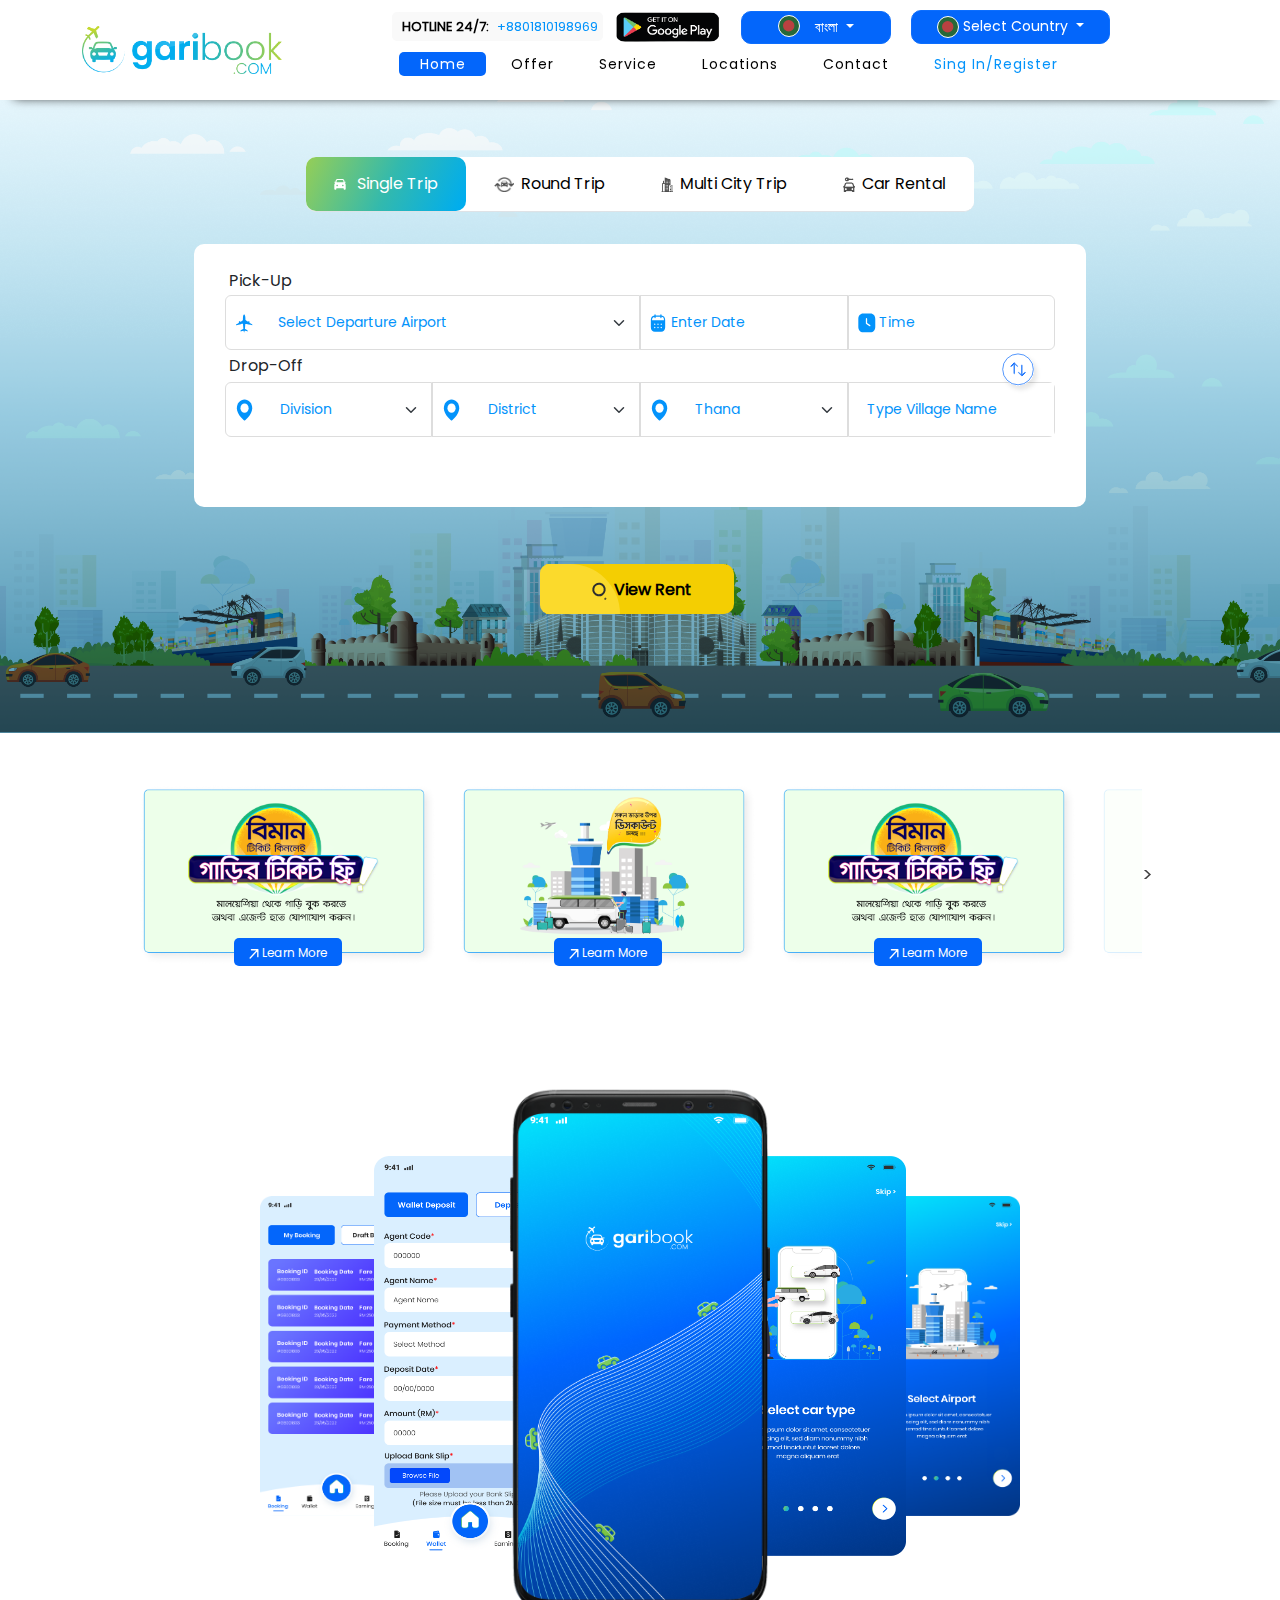
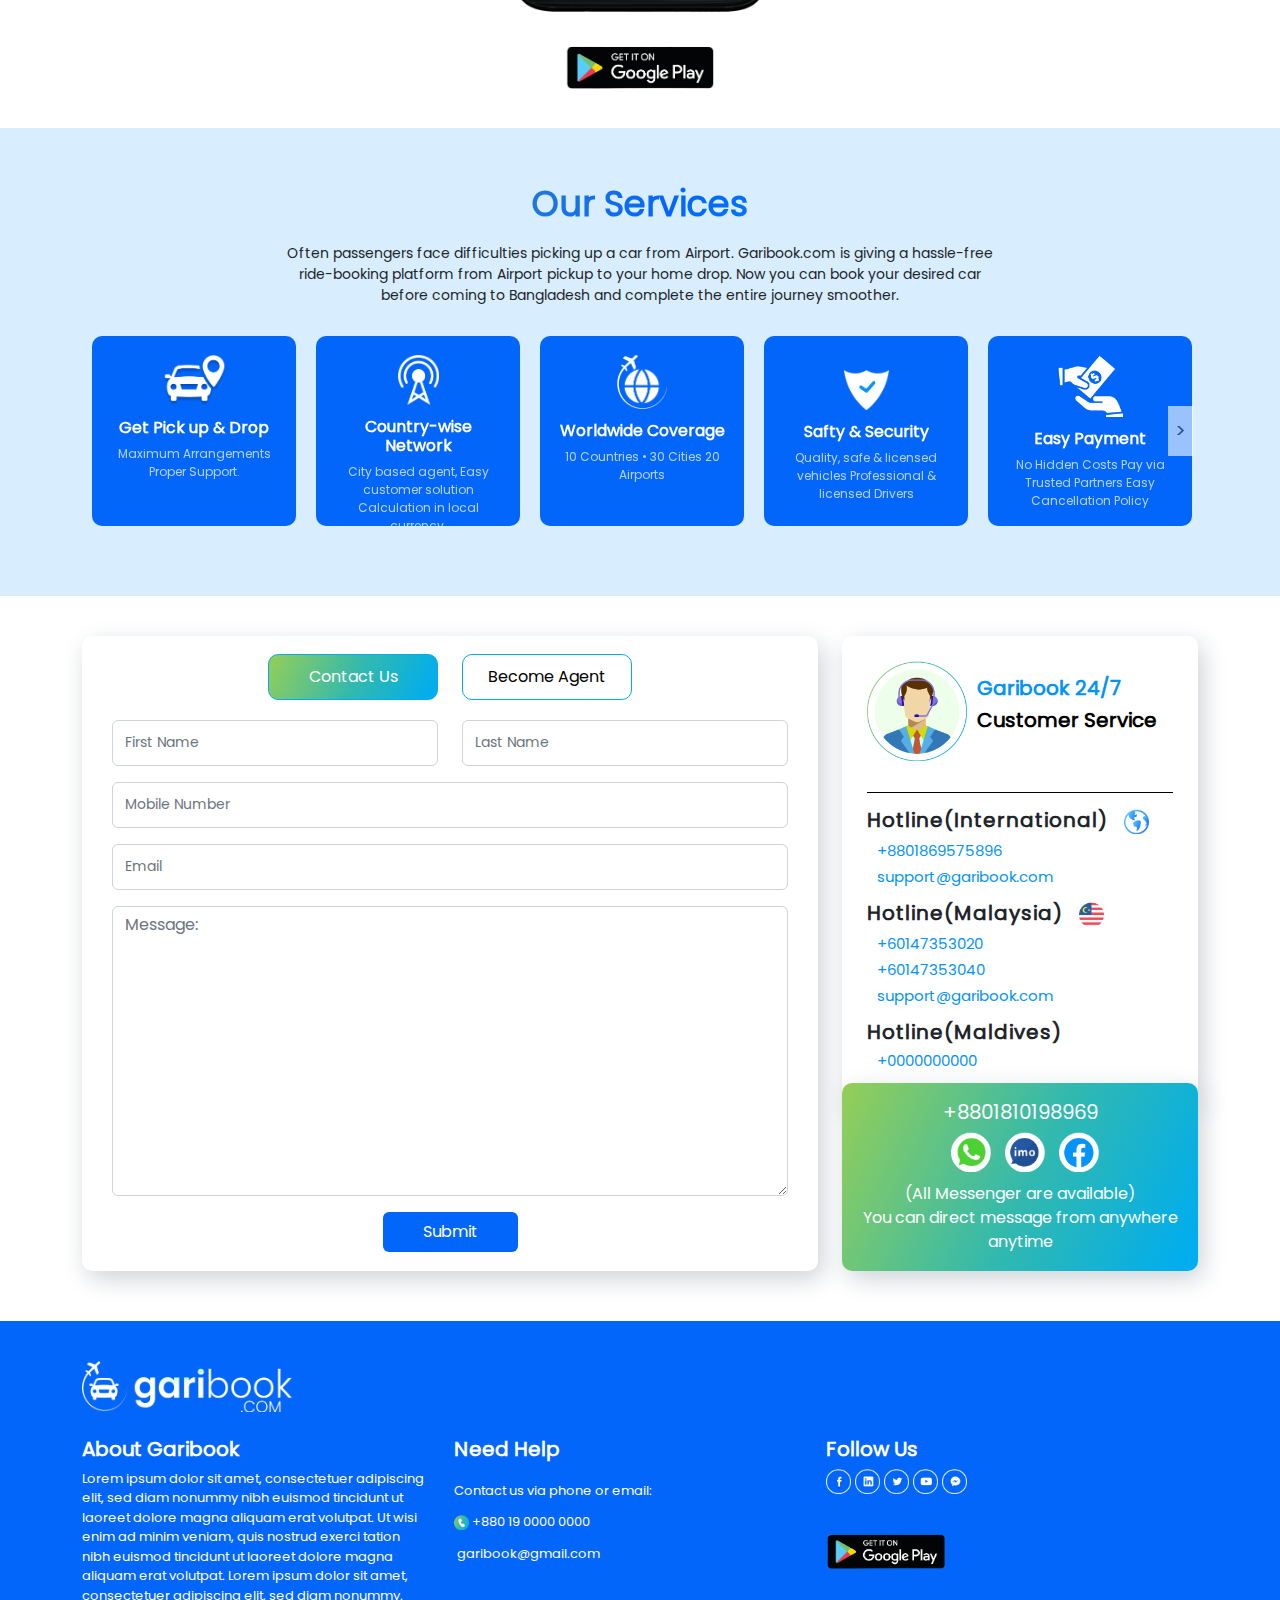
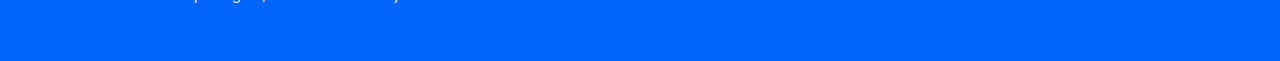
==== commit 1241f7e8: "slide done" ====
--- a/index.html
+++ b/index.html
@@ -2545,8 +2545,8 @@
       <!-- Apss Download Section -->
       <div id="apps_download">
             <div class="d_mobile_none">
-                  <div class="app_download_section_wrap">
-                        <div class="app_download_banner">
+                  <div class="app_download_section_wrap" style="background: url('assets/image/App_Screen/banner.png') ;background-repeat: no-repeat;background-size: cover">
+                        <div class="app_download_banner position-relative">
                               <!-- <img src="assets/image/qpp_dwonload_section_banner.png" alt="App Download"> -->
                               <div class="container">
                                     <div class="m_carousel">
@@ -2658,6 +2658,9 @@
 
                                           </div>
 
+                                    </div>
+                                    <div class="phone_frame">
+                                          <img src="assets/image/App_Screen/phone_frame.png" alt="">
                                     </div>
                               </div>
                         </div>
--- a/assets/css/style.css
+++ b/assets/css/style.css
@@ -2005,7 +2005,7 @@
      border-radius: 0px 10px 10px 0px;
 }
 .app_download_section_wrap {
-    background: #0366FB;
+    padding-top: 50px;
 }
 
 /* .app_download_banner img {
@@ -2129,3 +2129,16 @@
     box-shadow: none !important;
 }
 
+.phone_frame {
+    width: 260px;
+    position: absolute;
+    top: 50%;
+    left: 50%;
+    z-index: 99;
+    transform: translate(-50% , -51%);
+}
+
+.phone_frame img {
+    width: 100%;
+    height: 522px;
+}--- a/assets/css/responsive.css
+++ b/assets/css/responsive.css
@@ -560,6 +560,34 @@
     border: solid #0393fb 1px;
     border-radius: 0px 10px 10px 0px;
     width: 100%;
+  }
+  .m_carousel {
+    position: relative;
+    margin: 0 auto;
+    width: 700px !important;
+    height: auto;
+    border: none;
+    overflow: hidden !important;
+    padding: 40px 0px;
+  }
+  .m_carousel .slides {
+    margin: 0;
+    padding: 0;
+    border: none;
+    list-style: none;
+    position: relative;
+    overflow: hidden;
+    margin: auto;
+    text-align: center;
+    width: 100% !important;
+  }
+  .phone_frame {
+    width: 270px;
+    position: absolute;
+    top: 50%;
+    left: 50%;
+    z-index: 99;
+    transform: translate(-60% , -51%);
   }
 }
 
--- a/assets/plugin/3dslide/carousel.css
+++ b/assets/plugin/3dslide/carousel.css
@@ -206,6 +206,6 @@
 /* ____________________________________________________________ */
 
 .slideItem img {
-  width: 64% !important;
+  width: 61% !important;
   /* height: 440px !important; */
 }